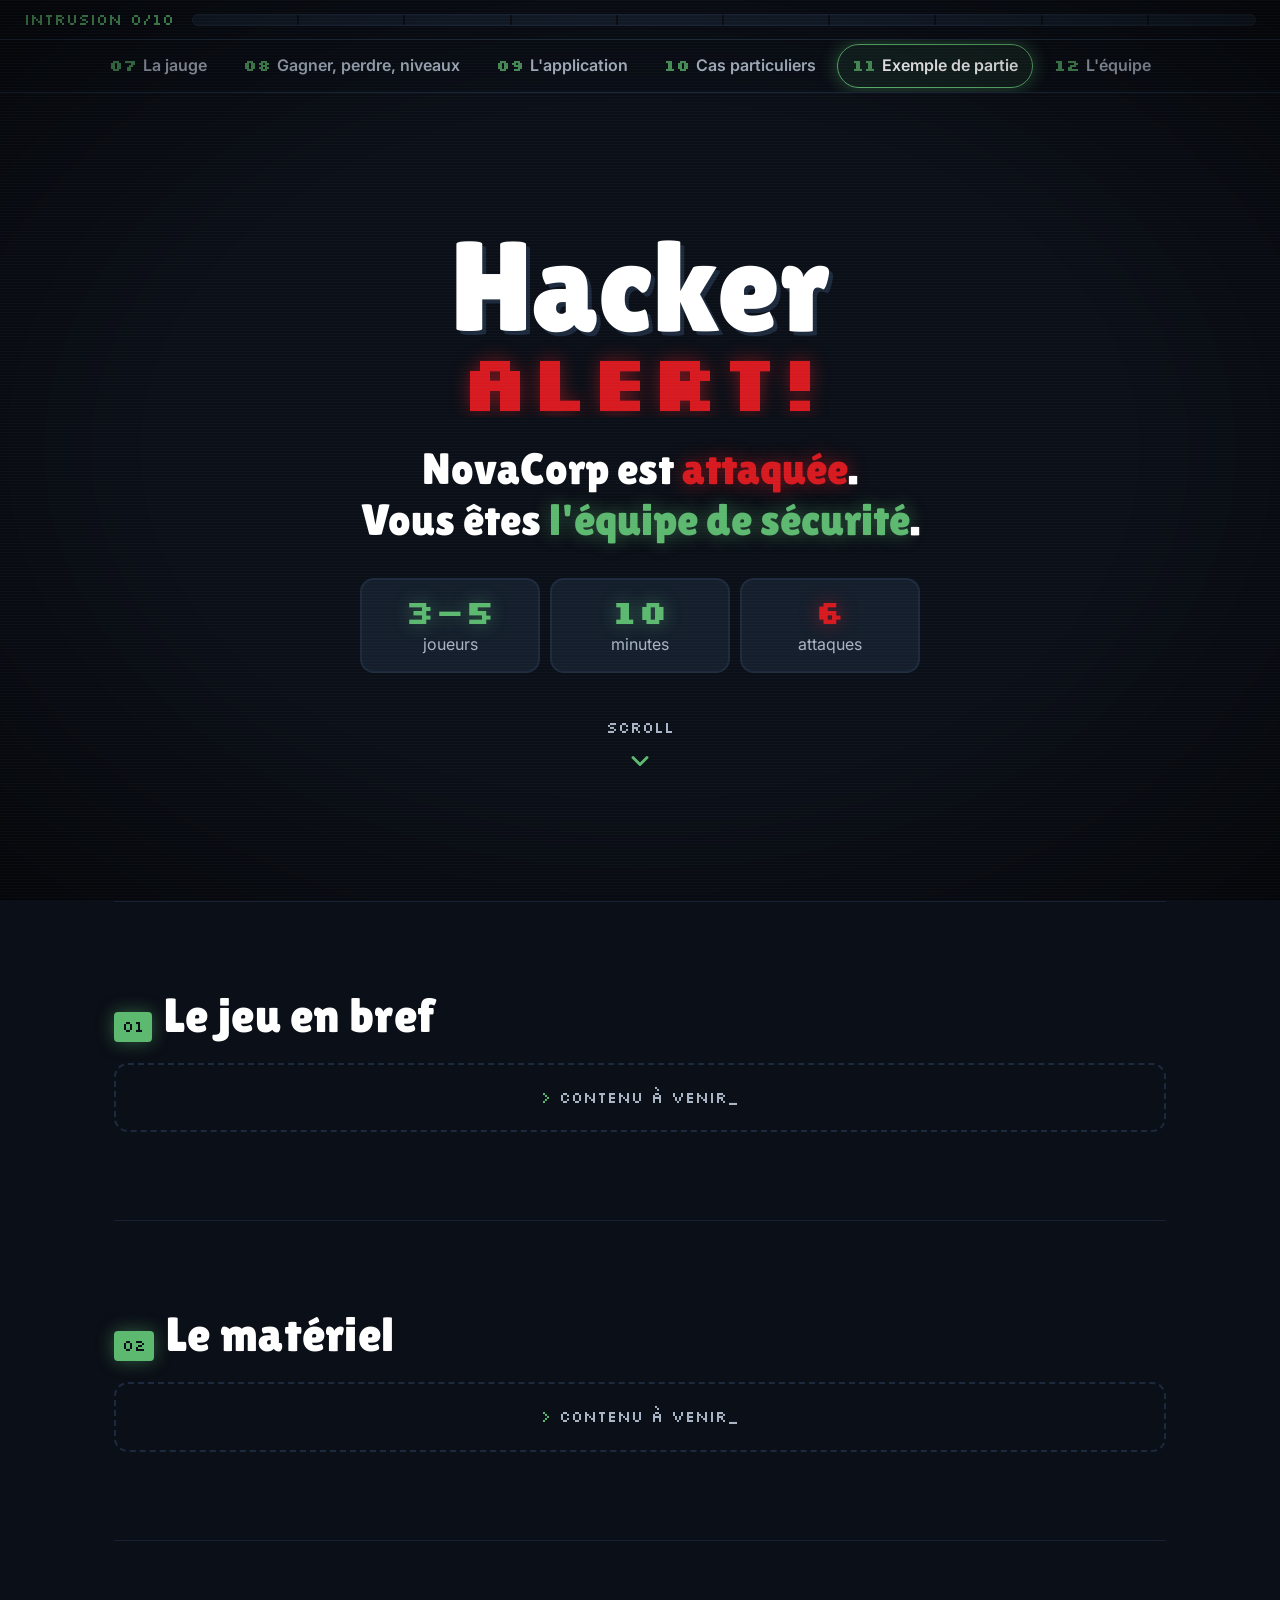
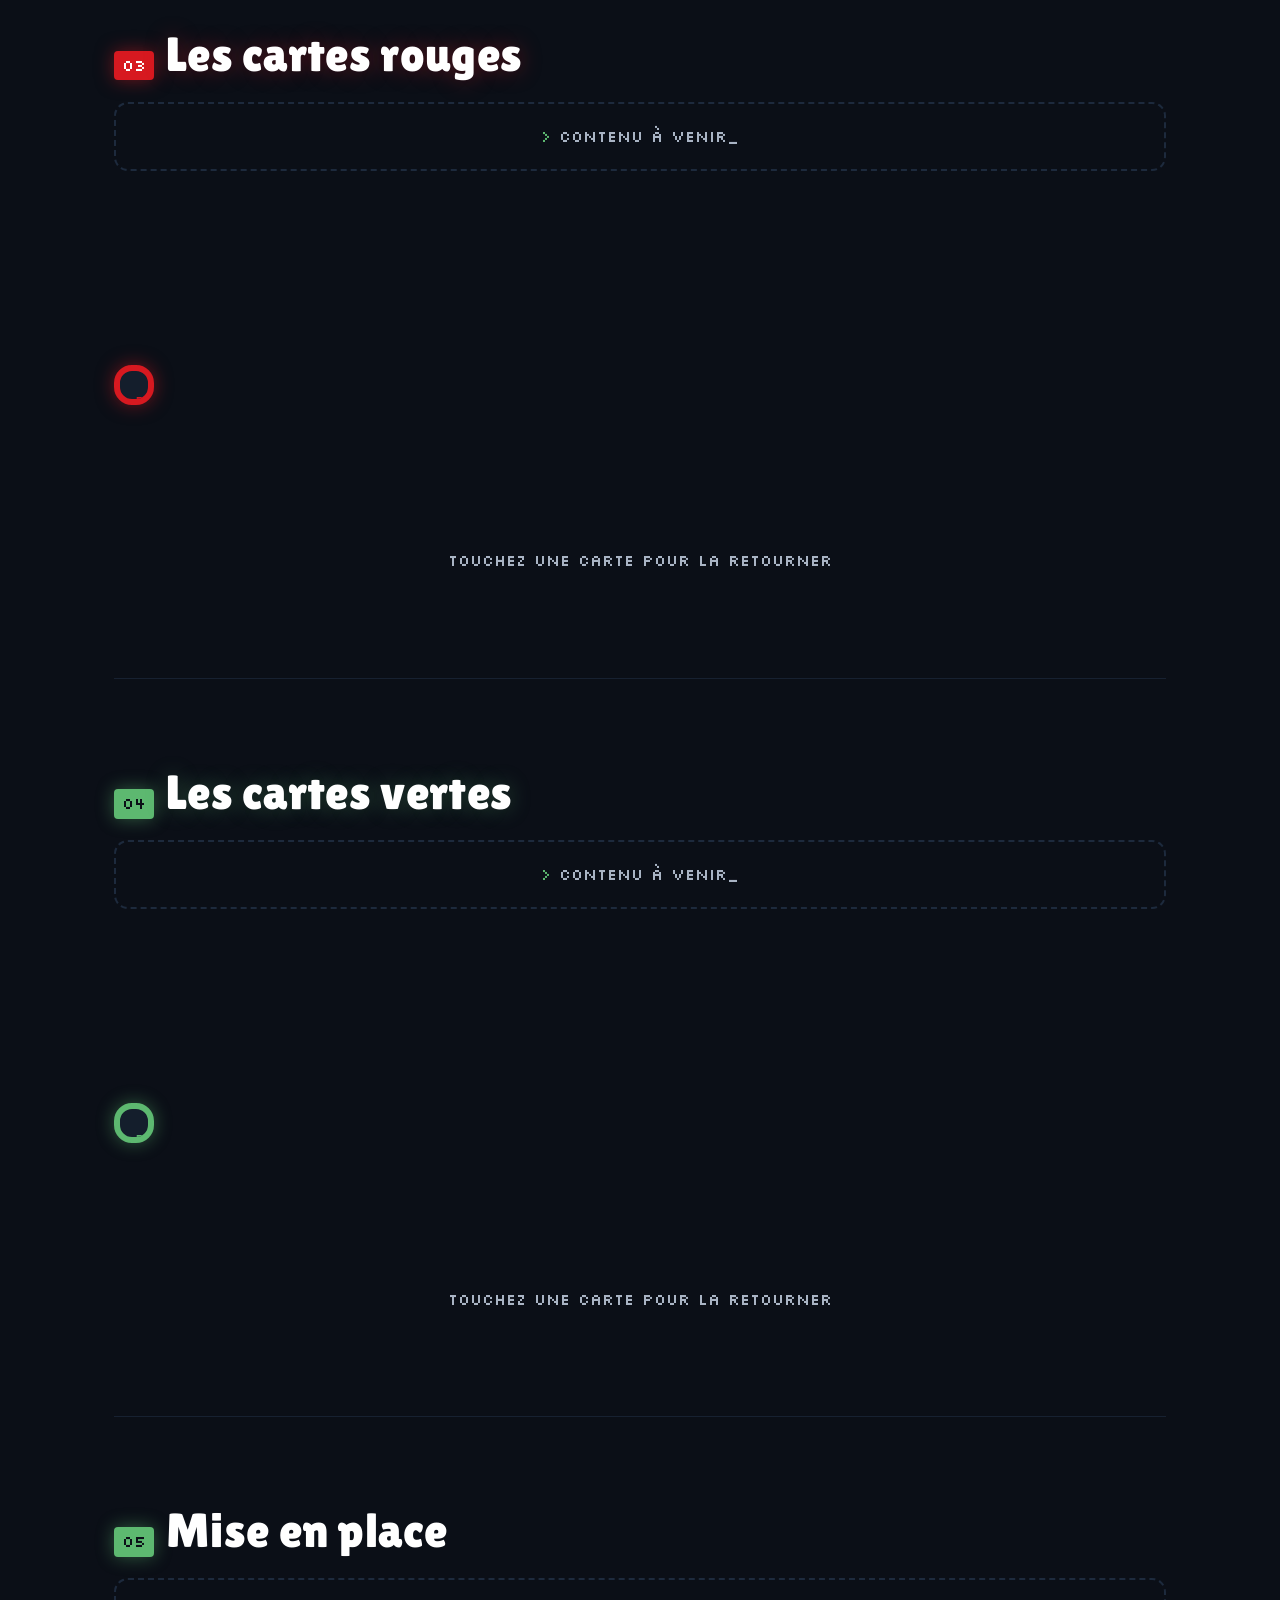
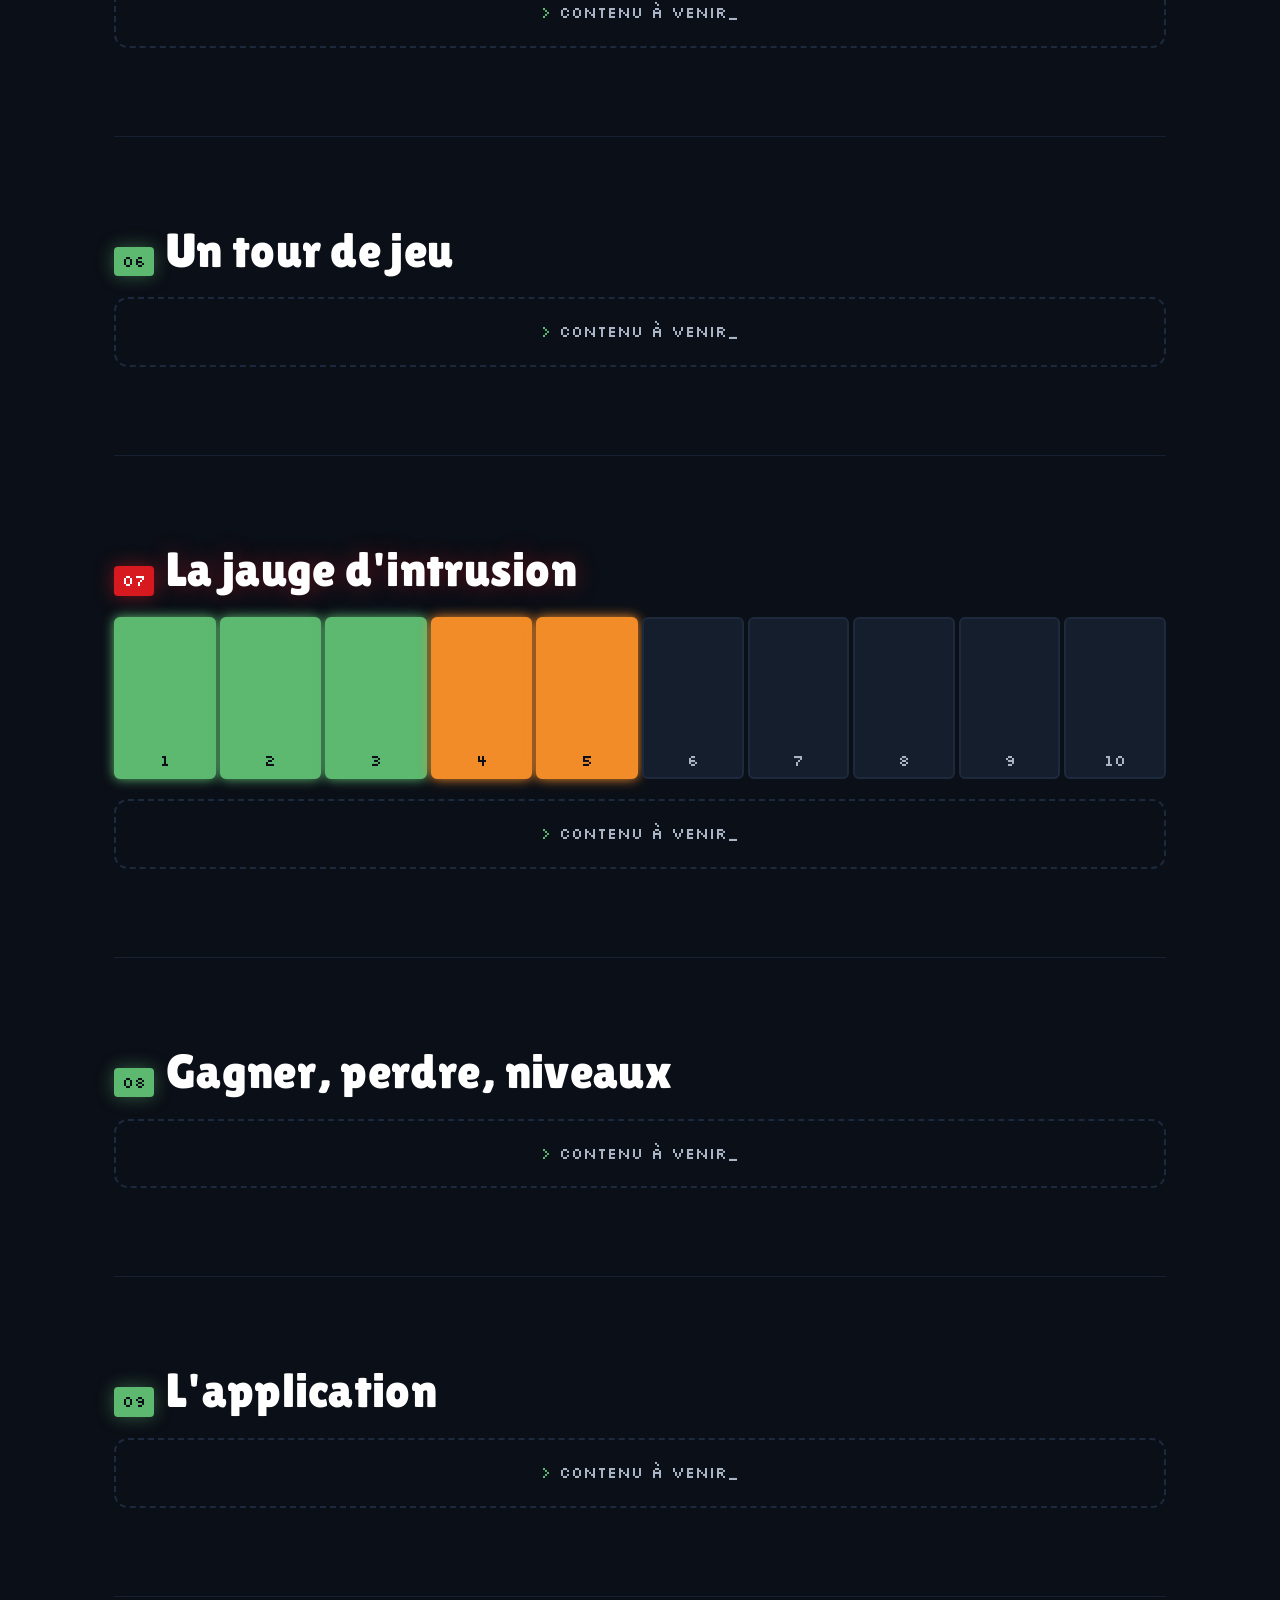
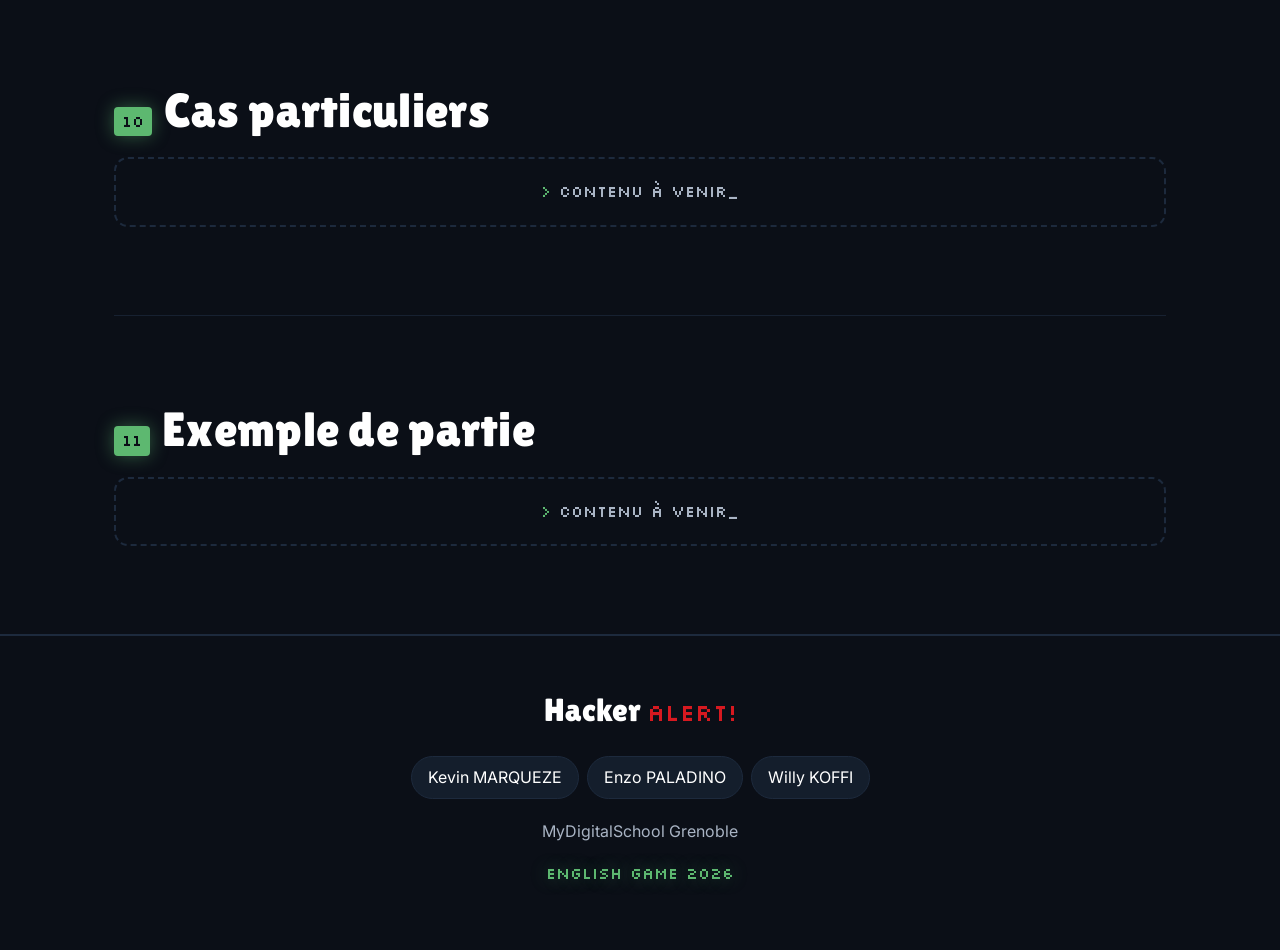
==== regles.html @ af709407 "Add initial CSS and HTML structure for Hacker Alert game, including styles for base layout, navigati" ====
<!doctype html>
<html lang="fr">
<head>
<meta charset="utf-8">
<meta name="viewport" content="width=device-width, initial-scale=1">
<title>Hacker Alert – Règles du jeu</title>
<meta name="description" content="Toutes les règles de Hacker Alert, le serious game coopératif de cybersécurité.">
<meta name="theme-color" content="#0B0F17">
<link rel="icon" href="logo.png">
<link rel="preconnect" href="https://fonts.googleapis.com">
<link rel="preconnect" href="https://fonts.gstatic.com" crossorigin>
<link href="https://fonts.googleapis.com/css2?family=Inter:wght@400;500;600;700&family=Lilita+One&family=Silkscreen:wght@400;700&display=swap" rel="stylesheet">
<!-- Styles : un fichier par partie de la page -->
<link rel="stylesheet" href="css/base.css">
<link rel="stylesheet" href="css/intrusion.css">
<link rel="stylesheet" href="css/nav.css">
<link rel="stylesheet" href="css/hero.css">
<link rel="stylesheet" href="css/sections.css">
<link rel="stylesheet" href="css/cartes.css">
<link rel="stylesheet" href="css/jauge.css">
<link rel="stylesheet" href="css/footer.css">
</head>
<body class="no-js">

<!-- Barre INTRUSION -->
<div class="intrusion" role="progressbar" aria-label="Progression de lecture" aria-valuemin="0" aria-valuemax="10" aria-valuenow="0" id="intrusion">
  <span class="intrusion__label" id="intrusionLabel">INTRUSION 0/10</span>
  <div class="intrusion__track">
    <div class="intrusion__fill" id="intrusionFill"></div>
    <div class="intrusion__ticks" aria-hidden="true"><span></span><span></span><span></span><span></span><span></span><span></span><span></span><span></span><span></span><span></span></div>
  </div>
</div>

<!-- Menu -->
<nav class="nav" aria-label="Sections des règles">
  <ul id="navList">
    <li><a href="#bref"><span class="num">01</span>Le jeu en bref</a></li>
    <li><a href="#materiel"><span class="num">02</span>Le matériel</a></li>
    <li><a href="#cartes-rouges"><span class="num">03</span>Cartes rouges</a></li>
    <li><a href="#cartes-vertes"><span class="num">04</span>Cartes vertes</a></li>
    <li><a href="#mise-en-place"><span class="num">05</span>Mise en place</a></li>
    <li><a href="#tour"><span class="num">06</span>Un tour de jeu</a></li>
    <li><a href="#jauge"><span class="num">07</span>La jauge</a></li>
    <li><a href="#gagner"><span class="num">08</span>Gagner, perdre, niveaux</a></li>
    <li><a href="#application"><span class="num">09</span>L'application</a></li>
    <li><a href="#cas-particuliers"><span class="num">10</span>Cas particuliers</a></li>
    <li><a href="#exemple"><span class="num">11</span>Exemple de partie</a></li>
    <li><a href="#equipe"><span class="num">12</span>L'équipe</a></li>
  </ul>
</nav>

<main>
  <!-- 0. Hero -->
  <header class="hero" id="top">
    <div class="hero__logo glitch" id="heroLogo">
      <img src="logo.png" alt="Hacker Alert" width="920" height="920" onerror="this.parentNode.classList.add('is-missing')">
      <div class="logo-fallback" aria-hidden="true"><div class="l1">Hacker</div><div class="l2">ALERT!</div></div>
    </div>
    <p class="hero__tagline">NovaCorp est <span class="alert">attaquée</span>.<br>Vous êtes <span class="team">l'équipe de sécurité</span>.</p>
    <ul class="stats">
      <li class="stat"><b>3–5</b><span>joueurs</span></li>
      <li class="stat"><b>10</b><span>minutes</span></li>
      <li class="stat"><b>6</b><span>attaques</span></li>
    </ul>
    <a class="scroll-cue" href="#bref">Scroll
      <svg viewBox="0 0 24 24" fill="none" stroke="currentColor" stroke-width="2.5" stroke-linecap="round" stroke-linejoin="round" aria-hidden="true"><path d="M6 9l6 6 6-6"/></svg>
    </a>
  </header>

  <div class="wrap">
    <!-- 1 -->
    <section class="section reveal" id="bref" aria-labelledby="t-bref">
      <div class="section__head"><span class="section__num">01</span><h2 class="section__title" id="t-bref">Le jeu en bref</h2></div>
      <div class="placeholder">Contenu à venir</div>
    </section>

    <!-- 2 -->
    <section class="section reveal" id="materiel" aria-labelledby="t-materiel">
      <div class="section__head"><span class="section__num">02</span><h2 class="section__title" id="t-materiel">Le matériel</h2></div>
      <div class="placeholder">Contenu à venir</div>
    </section>

    <!-- 3 -->
    <section class="section section--red reveal" id="cartes-rouges" aria-labelledby="t-rouges">
      <div class="section__head"><span class="section__num">03</span><h2 class="section__title" id="t-rouges">Les cartes rouges</h2></div>
      <div class="placeholder">Contenu à venir</div>
      <div class="cards">
        <!-- Modèle de carte rouge (à remplacer par les vraies cartes) -->
        <button class="card card--red" type="button" aria-pressed="false" aria-label="Carte rouge modèle, toucher pour retourner">
          <span class="card__inner">
            <span class="card__face card__front">
              <span class="card__top"><span class="card__num">?</span><span class="card__tag">ATTACK</span></span>
              <span class="card__icon"><svg viewBox="0 0 24 24" fill="none" stroke="currentColor" stroke-width="2" stroke-linecap="round" stroke-linejoin="round" aria-hidden="true"><path d="M12 3l10 18H2z"/><path d="M12 10v5"/><path d="M12 18h.01"/></svg></span>
              <span class="card__name">Modèle</span>
              <span class="card__text">Contenu à venir</span>
            </span>
            <span class="card__face card__back">
              <span class="card__name">Verso</span>
              <span class="card__text">Contenu à venir</span>
            </span>
          </span>
        </button>
      </div>
      <p class="card__hint">Touchez une carte pour la retourner</p>
    </section>

    <!-- 4 -->
    <section class="section section--green reveal" id="cartes-vertes" aria-labelledby="t-vertes">
      <div class="section__head"><span class="section__num">04</span><h2 class="section__title" id="t-vertes">Les cartes vertes</h2></div>
      <div class="placeholder">Contenu à venir</div>
      <div class="cards">
        <!-- Modèle de carte verte (à remplacer par les vraies cartes) -->
        <button class="card card--green" type="button" aria-pressed="false" aria-label="Carte verte modèle, toucher pour retourner">
          <span class="card__inner">
            <span class="card__face card__front">
              <span class="card__top"><span class="card__num">?</span><span class="card__tag">DEFENCE</span></span>
              <span class="card__icon"><svg viewBox="0 0 24 24" fill="none" stroke="currentColor" stroke-width="2" stroke-linecap="round" stroke-linejoin="round" aria-hidden="true"><path d="M12 2l8 4v6c0 5-3.5 8.5-8 10-4.5-1.5-8-5-8-10V6z"/><path d="M8.5 12l2.5 2.5 4.5-5"/></svg></span>
              <span class="card__name">Modèle</span>
              <span class="card__text">Contenu à venir</span>
            </span>
            <span class="card__face card__back">
              <span class="card__name">Verso</span>
              <span class="card__text">Contenu à venir</span>
            </span>
          </span>
        </button>
      </div>
      <p class="card__hint">Touchez une carte pour la retourner</p>
    </section>

    <!-- 5 -->
    <section class="section reveal" id="mise-en-place" aria-labelledby="t-mep">
      <div class="section__head"><span class="section__num">05</span><h2 class="section__title" id="t-mep">Mise en place</h2></div>
      <div class="placeholder">Contenu à venir</div>
    </section>

    <!-- 6 -->
    <section class="section reveal" id="tour" aria-labelledby="t-tour">
      <div class="section__head"><span class="section__num">06</span><h2 class="section__title" id="t-tour">Un tour de jeu</h2></div>
      <div class="placeholder">Contenu à venir</div>
    </section>

    <!-- 7 -->
    <section class="section section--red reveal" id="jauge" aria-labelledby="t-jauge">
      <div class="section__head"><span class="section__num">07</span><h2 class="section__title" id="t-jauge">La jauge d'intrusion</h2></div>
      <div class="gauge" id="gauge" aria-hidden="true"></div>
      <div class="placeholder">Contenu à venir</div>
    </section>

    <!-- 8 -->
    <section class="section reveal" id="gagner" aria-labelledby="t-gagner">
      <div class="section__head"><span class="section__num">08</span><h2 class="section__title" id="t-gagner">Gagner, perdre, niveaux</h2></div>
      <div class="placeholder">Contenu à venir</div>
    </section>

    <!-- 9 -->
    <section class="section reveal" id="application" aria-labelledby="t-appli">
      <div class="section__head"><span class="section__num">09</span><h2 class="section__title" id="t-appli">L'application</h2></div>
      <div class="placeholder">Contenu à venir</div>
    </section>

    <!-- 10 -->
    <section class="section reveal" id="cas-particuliers" aria-labelledby="t-cas">
      <div class="section__head"><span class="section__num">10</span><h2 class="section__title" id="t-cas">Cas particuliers</h2></div>
      <div class="placeholder">Contenu à venir</div>
    </section>

    <!-- 11 -->
    <section class="section reveal" id="exemple" aria-labelledby="t-exemple">
      <div class="section__head"><span class="section__num">11</span><h2 class="section__title" id="t-exemple">Exemple de partie</h2></div>
      <div class="placeholder">Contenu à venir</div>
    </section>
  </div>
</main>

<!-- 12. Pied de page -->
<footer class="footer reveal" id="equipe">
  <div class="wrap">
    <p class="footer__brand">Hacker<span>ALERT!</span></p>
    <ul class="footer__team" aria-label="L'équipe">
      <li>Kevin MARQUEZE</li>
      <li>Enzo PALADINO</li>
      <li>Willy KOFFI</li>
    </ul>
    <p>MyDigitalSchool Grenoble</p>
    <p class="footer__event">English Game 2026</p>
  </div>
</footer>

<script>
(function () {
  "use strict";
  document.body.classList.remove("no-js");

  var reduceMotion = window.matchMedia("(prefers-reduced-motion: reduce)");
  var hasIO = "IntersectionObserver" in window;

  /* Couleur selon le niveau 0..10 : vert -> orange -> rouge */
  function levelColor(n) {
    if (n <= 3) return "#5DB870";
    if (n <= 6) return "#F28C28";
    return "#D71920";
  }

  /* ---------- Barre INTRUSION ---------- */
  var bar = document.getElementById("intrusion");
  var fill = document.getElementById("intrusionFill");
  var label = document.getElementById("intrusionLabel");
  var ticking = false;

  function updateBar() {
    ticking = false;
    var doc = document.documentElement;
    var max = doc.scrollHeight - window.innerHeight;
    var p = max > 0 ? Math.min(1, Math.max(0, window.scrollY / max)) : 0;
    var n = Math.round(p * 10);
    fill.style.transform = "scaleX(" + p + ")";
    bar.style.setProperty("--level-color", levelColor(n));
    label.textContent = "INTRUSION " + n + "/10";
    bar.setAttribute("aria-valuenow", n);
  }
  window.addEventListener("scroll", function () {
    if (!ticking) { ticking = true; requestAnimationFrame(updateBar); }
  }, { passive: true });
  window.addEventListener("resize", updateBar);
  updateBar();

  /* ---------- Apparition des sections ---------- */
  var reveals = document.querySelectorAll(".reveal");
  if (!hasIO || reduceMotion.matches) {
    reveals.forEach(function (el) { el.classList.add("is-visible"); });
  } else {
    var revealIO = new IntersectionObserver(function (entries) {
      entries.forEach(function (e) {
        if (e.isIntersecting) { e.target.classList.add("is-visible"); revealIO.unobserve(e.target); }
      });
    }, { threshold: 0.12, rootMargin: "0px 0px -40px 0px" });
    reveals.forEach(function (el) { revealIO.observe(el); });
  }

  /* ---------- Jauge case par case ---------- */
  var gauge = document.getElementById("gauge");
  var cells = [];
  for (var i = 1; i <= 10; i++) {
    var c = document.createElement("div");
    c.className = "gauge__cell";
    c.textContent = i;
    c.style.setProperty("--cell-color", levelColor(i));
    gauge.appendChild(c);
    cells.push(c);
  }
  function fillGauge() {
    if (reduceMotion.matches) {
      cells.forEach(function (c) { c.classList.add("is-on"); });
      return;
    }
    cells.forEach(function (c, idx) {
      setTimeout(function () { c.classList.add("is-on"); }, 300 + idx * 180);
    });
  }
  if (!hasIO) { fillGauge(); }
  else {
    var gaugeIO = new IntersectionObserver(function (entries) {
      if (entries[0].isIntersecting) { fillGauge(); gaugeIO.disconnect(); }
    }, { threshold: 0.6 });
    gaugeIO.observe(gauge);
  }

  /* ---------- Cartes : retournement au toucher ---------- */
  document.addEventListener("click", function (e) {
    var card = e.target.closest(".card");
    if (!card) return;
    var flipped = card.classList.toggle("is-flipped");
    card.setAttribute("aria-pressed", flipped ? "true" : "false");
  });

  /* ---------- Menu : lien actif + défilement du menu ---------- */
  var links = Array.prototype.slice.call(document.querySelectorAll(".nav a"));
  var navList = document.getElementById("navList");
  function setActive(id) {
    links.forEach(function (a) {
      var on = a.getAttribute("href") === "#" + id;
      if (on) {
        if (a.getAttribute("aria-current") !== "true") {
          a.setAttribute("aria-current", "true");
          var left = a.offsetLeft - (navList.clientWidth - a.offsetWidth) / 2;
          navList.scrollTo({ left: left, behavior: reduceMotion.matches ? "auto" : "smooth" });
        }
      } else {
        a.removeAttribute("aria-current");
      }
    });
  }
  if (hasIO) {
    var targets = links.map(function (a) { return document.querySelector(a.getAttribute("href")); }).filter(Boolean);
    var navIO = new IntersectionObserver(function (entries) {
      entries.forEach(function (e) { if (e.isIntersecting) setActive(e.target.id); });
    }, { rootMargin: "-45% 0px -50% 0px" });
    targets.forEach(function (t) { navIO.observe(t); });
  }
})();
</script>
</body>
</html>
---- css/base.css ----
/* =========================================================
   BASE : variables, reset, effets d'écran, mise en page
   ========================================================= */

/* ---------- Variables ---------- */
:root {
  --bg: #0B0F17;
  --navy: #1D2A3D;
  --navy-2: #141E2C;
  --green: #5DB870;
  --red: #D71920;
  --orange: #F28C28;
  --white: #FFFFFF;
  --muted: #A9B4C4;

  --glow-green: 0 0 18px rgba(93, 184, 112, .45);
  --glow-red: 0 0 18px rgba(215, 25, 32, .5);

  --font-title: "Lilita One", system-ui, sans-serif;
  --font-pixel: "Silkscreen", ui-monospace, monospace;
  --font-body: "Inter", system-ui, -apple-system, "Segoe UI", sans-serif;

  --bar-h: 40px;
  --nav-h: 52px;
  --gutter: 16px;
  --maxw: 1100px;

  color-scheme: dark;
}

/* ---------- Reset ---------- */
*,
*::before,
*::after {
  box-sizing: border-box;
}

html {
  scroll-behavior: smooth;
  scroll-padding-top: calc(var(--bar-h) + var(--nav-h) + 12px);
  -webkit-text-size-adjust: 100%;
}

body {
  margin: 0;
  background: var(--bg);
  color: var(--white);
  font-family: var(--font-body);
  font-size: 16px;
  line-height: 1.6;
  overflow-x: hidden;
}

img {
  max-width: 100%;
  display: block;
}

a {
  color: var(--green);
}

:focus-visible {
  outline: 2px solid var(--green);
  outline-offset: 3px;
  border-radius: 4px;
}

/* ---------- Scanlines + vignette ---------- */
body::before {
  content: "";
  position: fixed;
  inset: 0;
  pointer-events: none;
  z-index: 100;
  background: repeating-linear-gradient(to bottom, rgba(255, 255, 255, .025) 0 1px, transparent 1px 3px);
}

body::after {
  content: "";
  position: fixed;
  inset: 0;
  pointer-events: none;
  z-index: 99;
  background: radial-gradient(ellipse at center, transparent 55%, rgba(0, 0, 0, .55) 100%);
}

/* ---------- Conteneur ---------- */
.wrap {
  max-width: var(--maxw);
  margin: 0 auto;
  padding: 0 var(--gutter);
}

/* ---------- Grilles (pour le contenu à venir) ---------- */
.grid {
  display: grid;
  gap: 16px;
  grid-template-columns: 1fr;
}

@media (min-width: 640px) {
  .grid--2,
  .grid--3 {
    grid-template-columns: repeat(2, 1fr);
  }
}

@media (min-width: 960px) {
  .grid--3 {
    grid-template-columns: repeat(3, 1fr);
  }
}

/* ---------- Apparition au scroll ---------- */
.reveal {
  opacity: 0;
  transform: translateY(28px);
  transition: opacity .7s ease, transform .7s ease;
}

.reveal.is-visible {
  opacity: 1;
  transform: none;
}

.no-js .reveal {
  opacity: 1;
  transform: none;
}

/* ---------- Ordinateur ---------- */
@media (min-width: 768px) {
  :root {
    --gutter: 24px;
  }
}

/* ---------- Réduire les animations ---------- */
@media (prefers-reduced-motion: reduce) {
  html {
    scroll-behavior: auto;
  }

  *,
  *::before,
  *::after {
    animation: none !important;
    transition: none !important;
  }

  .reveal {
    opacity: 1;
    transform: none;
  }
}
---- css/intrusion.css ----
/* =========================================================
   BARRE INTRUSION (progression de lecture, en haut)
   ========================================================= */

.intrusion {
  position: fixed;
  top: 0;
  left: 0;
  right: 0;
  height: var(--bar-h);
  z-index: 50;
  background: rgba(11, 15, 23, .96);
  border-bottom: 1px solid var(--navy);
  display: flex;
  align-items: center;
  gap: 12px;
  padding: 0 var(--gutter);
}

.intrusion__label {
  font-family: var(--font-pixel);
  font-size: 16px;
  white-space: nowrap;
  color: var(--level-color, var(--green));
  transition: color .3s;
  min-width: 13ch;
}

.intrusion__track {
  flex: 1;
  height: 12px;
  border-radius: 6px;
  background: var(--navy-2);
  border: 1px solid var(--navy);
  overflow: hidden;
  position: relative;
}

.intrusion__fill {
  position: absolute;
  inset: 0;
  transform-origin: left;
  transform: scaleX(0);
  background: var(--level-color, var(--green));
  box-shadow: 0 0 12px var(--level-color, var(--green));
  transition: transform .15s linear, background-color .3s;
}

.intrusion__ticks {
  position: absolute;
  inset: 0;
  display: grid;
  grid-template-columns: repeat(10, 1fr);
  pointer-events: none;
}

.intrusion__ticks span {
  border-right: 2px solid var(--bg);
}

.intrusion__ticks span:last-child {
  border-right: 0;
}
---- css/nav.css ----
/* =========================================================
   MENU DE NAVIGATION (sous la barre INTRUSION)
   ========================================================= */

.nav {
  position: sticky;
  top: var(--bar-h);
  z-index: 40;
  background: rgba(11, 15, 23, .92);
  backdrop-filter: blur(6px);
  -webkit-backdrop-filter: blur(6px);
  border-bottom: 1px solid var(--navy);
  margin-top: var(--bar-h);
}

.nav ul {
  list-style: none;
  margin: 0 auto;
  padding: 4px var(--gutter);
  max-width: var(--maxw);
  display: flex;
  gap: 6px;
  overflow-x: auto;
  scroll-snap-type: x proximity;
  scrollbar-width: none;
  -webkit-overflow-scrolling: touch;
}

.nav ul::-webkit-scrollbar {
  display: none;
}

.nav li {
  flex: 0 0 auto;
  scroll-snap-align: start;
}

.nav a {
  display: flex;
  align-items: center;
  gap: 6px;
  min-height: 44px;
  padding: 0 14px;
  border-radius: 22px;
  text-decoration: none;
  color: var(--muted);
  font-size: 16px;
  font-weight: 600;
  white-space: nowrap;
  border: 1px solid transparent;
  transition: color .2s, border-color .2s, background-color .2s;
}

.nav a .num {
  font-family: var(--font-pixel);
  font-size: 16px;
  color: var(--green);
  opacity: .8;
}

.nav a:hover {
  color: var(--white);
}

.nav a[aria-current="true"] {
  color: var(--white);
  border-color: var(--green);
  background: rgba(93, 184, 112, .1);
  box-shadow: var(--glow-green);
}

/* ---------- Ordinateur ---------- */
@media (min-width: 768px) {
  .nav ul {
    justify-content: flex-start;
  }
}
---- css/hero.css ----
/* =========================================================
   HERO (écran d'accueil : logo, slogan, chiffres clés)
   ========================================================= */

.hero {
  min-height: calc(100svh - var(--bar-h) - var(--nav-h));
  display: flex;
  flex-direction: column;
  align-items: center;
  justify-content: center;
  text-align: center;
  padding: 40px var(--gutter) 24px;
  position: relative;
}

/* ---------- Logo ---------- */
.hero__logo {
  width: min(82vw, 460px);
  position: relative;
}

.hero__logo img {
  width: 100%;
  height: auto;
  filter: drop-shadow(0 0 24px rgba(93, 184, 112, .25));
}

/* Logo texte si l'image ne charge pas */
.logo-fallback {
  display: none;
  line-height: .9;
}

.hero__logo.is-missing img {
  display: none;
}

.hero__logo.is-missing .logo-fallback {
  display: block;
}

.logo-fallback .l1 {
  font-family: var(--font-title);
  font-size: clamp(64px, 18vw, 128px);
  color: var(--white);
  text-shadow: 4px 4px 0 var(--navy);
}

.logo-fallback .l2 {
  font-family: var(--font-pixel);
  font-weight: 700;
  font-size: clamp(40px, 11vw, 80px);
  color: var(--red);
  text-shadow: var(--glow-red);
}

/* ---------- Effet glitch à l'arrivée ---------- */
.glitch {
  animation: glitch 1s steps(1, end) .2s 1 both;
}

@keyframes glitch {
  0% {
    opacity: 0;
    transform: translate(0);
  }
  8% {
    opacity: 1;
    transform: translate(-6px, 2px);
    filter: drop-shadow(6px 0 0 var(--red)) drop-shadow(-6px 0 0 var(--green));
    clip-path: inset(10% 0 55% 0);
  }
  16% {
    transform: translate(5px, -2px);
    clip-path: inset(60% 0 8% 0);
  }
  24% {
    transform: translate(-3px, 0);
    clip-path: inset(30% 0 40% 0);
    filter: drop-shadow(-4px 0 0 var(--red)) drop-shadow(4px 0 0 var(--green));
  }
  32% {
    transform: translate(0);
    clip-path: inset(0);
    filter: none;
  }
  60% {
    transform: translate(3px, 1px);
    filter: drop-shadow(3px 0 0 var(--red)) drop-shadow(-3px 0 0 var(--green));
    clip-path: inset(45% 0 35% 0);
  }
  66% {
    transform: translate(0);
    clip-path: inset(0);
    filter: none;
  }
  100% {
    opacity: 1;
    transform: translate(0);
    clip-path: inset(0);
    filter: none;
  }
}

/* ---------- Slogan ---------- */
.hero__tagline {
  font-family: var(--font-title);
  font-weight: 400;
  font-size: clamp(26px, 7vw, 44px);
  line-height: 1.15;
  margin: 28px 0 0;
  max-width: 20ch;
}

.hero__tagline .alert {
  color: var(--red);
  text-shadow: var(--glow-red);
}

.hero__tagline .team {
  color: var(--green);
  text-shadow: var(--glow-green);
}

/* ---------- Chiffres clés ---------- */
.stats {
  list-style: none;
  padding: 0;
  margin: 32px 0 0;
  display: grid;
  grid-template-columns: repeat(3, 1fr);
  gap: 10px;
  width: 100%;
  max-width: 560px;
}

.stat {
  background: var(--navy-2);
  border: 2px solid var(--navy);
  border-radius: 14px;
  padding: 14px 6px;
  display: flex;
  flex-direction: column;
  align-items: center;
  gap: 4px;
}

.stat b {
  font-family: var(--font-pixel);
  font-weight: 700;
  font-size: clamp(22px, 7vw, 34px);
  line-height: 1;
  color: var(--green);
  text-shadow: var(--glow-green);
}

.stat:last-child b {
  color: var(--red);
  text-shadow: var(--glow-red);
}

.stat span {
  font-size: 16px;
  color: var(--muted);
}

/* ---------- Indicateur "Scroll" ---------- */
.scroll-cue {
  margin-top: 36px;
  display: inline-flex;
  flex-direction: column;
  align-items: center;
  gap: 6px;
  min-height: 44px;
  min-width: 44px;
  padding: 6px 12px;
  text-decoration: none;
  font-family: var(--font-pixel);
  font-size: 16px;
  color: var(--muted);
}

.scroll-cue svg {
  width: 28px;
  height: 28px;
  color: var(--green);
  animation: bob 1.6s ease-in-out infinite;
}

@keyframes bob {
  50% {
    transform: translateY(6px);
  }
}
---- css/sections.css ----
/* =========================================================
   SECTIONS (titres numérotés, variantes rouge / verte)
   ========================================================= */

.section {
  padding: 64px 0;
  border-top: 1px solid rgba(29, 42, 61, .7);
}

.section__head {
  display: flex;
  align-items: baseline;
  gap: 12px;
  margin-bottom: 20px;
  flex-wrap: wrap;
}

.section__num {
  font-family: var(--font-pixel);
  font-size: 16px;
  color: var(--bg);
  background: var(--green);
  padding: 2px 8px;
  border-radius: 4px;
  box-shadow: var(--glow-green);
}

.section__title {
  font-family: var(--font-title);
  font-weight: 400;
  font-size: clamp(30px, 8vw, 48px);
  line-height: 1.1;
  margin: 0;
  letter-spacing: .3px;
}

/* ---------- Variante rouge ---------- */
.section--red .section__num {
  background: var(--red);
  color: var(--white);
  box-shadow: var(--glow-red);
}

.section--red .section__title {
  color: var(--white);
  text-shadow: 0 0 22px rgba(215, 25, 32, .35);
}

/* ---------- Variante verte ---------- */
.section--green .section__title {
  text-shadow: 0 0 22px rgba(93, 184, 112, .3);
}

/* ---------- Bloc "Contenu à venir" ---------- */
.placeholder {
  border: 2px dashed var(--navy);
  border-radius: 14px;
  padding: 20px;
  color: var(--muted);
  font-family: var(--font-pixel);
  font-size: 16px;
  text-align: center;
}

.placeholder::before {
  content: "> ";
  color: var(--green);
}

.placeholder::after {
  content: "_";
  animation: blink 1s steps(1) infinite;
}

@keyframes blink {
  50% {
    opacity: 0;
  }
}

/* ---------- Ordinateur ---------- */
@media (min-width: 768px) {
  .section {
    padding: 88px 0;
  }
}
---- css/cartes.css ----
/* =========================================================
   CARTES À JOUER (rouges = attaques, vertes = défenses)
   ========================================================= */

.cards {
  display: grid;
  gap: 20px;
  grid-template-columns: repeat(auto-fill, minmax(220px, 1fr));
  justify-items: center;
  margin-top: 20px;
}

.card {
  width: 100%;
  max-width: 260px;
  aspect-ratio: 5 / 7;
  perspective: 1000px;
  border: 0;
  padding: 0;
  background: none;
  color: inherit;
  font: inherit;
  cursor: pointer;
  text-align: left;
  -webkit-tap-highlight-color: transparent;
}

/* ---------- Retournement ---------- */
.card__inner {
  position: relative;
  width: 100%;
  height: 100%;
  transform-style: preserve-3d;
  transition: transform .6s cubic-bezier(.3, .7, .3, 1);
}

.card.is-flipped .card__inner {
  transform: rotateY(180deg);
}

/* ---------- Faces (recto / verso) ---------- */
.card__face {
  position: absolute;
  inset: 0;
  backface-visibility: hidden;
  -webkit-backface-visibility: hidden;
  border-radius: 18px;
  border: 6px solid var(--card-color);
  background: var(--navy-2);
  display: flex;
  flex-direction: column;
  padding: 14px;
  overflow: hidden;
}

.card__back {
  transform: rotateY(180deg);
  align-items: center;
  justify-content: center;
  text-align: center;
  background: repeating-linear-gradient(45deg, var(--navy-2) 0 10px, var(--navy) 10px 20px);
}

/* ---------- Couleurs ---------- */
.card--red {
  --card-color: var(--red);
}

.card--green {
  --card-color: var(--green);
}

.card--red .card__face {
  box-shadow: var(--glow-red);
}

.card--green .card__face {
  box-shadow: var(--glow-green);
}

/* ---------- Contenu de la carte ---------- */
.card__top {
  display: flex;
  justify-content: space-between;
  align-items: center;
}

.card__num {
  font-family: var(--font-pixel);
  font-weight: 700;
  font-size: 22px;
  color: var(--card-color);
}

.card__tag {
  font-family: var(--font-pixel);
  font-size: 16px;
  color: var(--muted);
}

.card__icon {
  flex: 1;
  display: flex;
  align-items: center;
  justify-content: center;
  color: var(--card-color);
}

.card__icon svg {
  width: 56%;
  height: auto;
  filter: drop-shadow(0 0 10px var(--card-color));
}

.card__name {
  font-family: var(--font-title);
  font-weight: 400;
  font-size: 24px;
  line-height: 1.1;
  margin: 0;
}

.card__text {
  font-size: 16px;
  color: var(--muted);
  margin: 6px 0 0;
}

.card__hint {
  margin-top: 10px;
  font-family: var(--font-pixel);
  font-size: 16px;
  color: var(--muted);
  text-align: center;
}

/* ---------- Réduire les animations : pas de 3D ---------- */
@media (prefers-reduced-motion: reduce) {
  .card__inner {
    transform-style: flat;
  }

  .card.is-flipped .card__inner {
    transform: none;
  }

  .card__back {
    transform: none;
    visibility: hidden;
  }

  .card.is-flipped .card__front {
    visibility: hidden;
  }

  .card.is-flipped .card__back {
    visibility: visible;
  }
}
---- css/jauge.css ----
/* =========================================================
   JAUGE D'INTRUSION (10 cases, vert -> orange -> rouge)
   ========================================================= */

.gauge {
  display: grid;
  grid-template-columns: repeat(10, 1fr);
  gap: 4px;
  margin-top: 8px;
}

.gauge__cell {
  aspect-ratio: 1 / 1.6;
  border-radius: 6px;
  border: 2px solid var(--navy);
  background: var(--navy-2);
  display: flex;
  align-items: flex-end;
  justify-content: center;
  padding-bottom: 4px;
  font-family: var(--font-pixel);
  font-size: 16px;
  color: var(--muted);
  transition: background-color .3s, box-shadow .3s, color .3s, border-color .3s;
}

.gauge__cell.is-on {
  background: var(--cell-color);
  border-color: var(--cell-color);
  box-shadow: 0 0 12px var(--cell-color);
  color: var(--bg);
}

/* Espace entre la jauge et le texte en dessous */
.gauge + .placeholder {
  margin-top: 20px;
}

/* ---------- Très petits écrans ---------- */
@media (max-width: 359px) {
  .gauge__cell {
    font-size: 12px;
  }
}
---- css/footer.css ----
/* =========================================================
   PIED DE PAGE (l'équipe)
   ========================================================= */

.footer {
  padding: 48px 0 64px;
  border-top: 2px solid var(--navy);
  text-align: center;
  color: var(--muted);
}

.footer__brand {
  font-family: var(--font-title);
  font-size: 32px;
  color: var(--white);
  margin: 0;
}

.footer__brand span {
  font-family: var(--font-pixel);
  color: var(--red);
  font-size: 24px;
  margin-left: 6px;
}

.footer__team {
  list-style: none;
  padding: 0;
  margin: 20px 0;
  display: flex;
  flex-wrap: wrap;
  justify-content: center;
  gap: 8px;
}

.footer__team li {
  border: 1px solid var(--navy);
  border-radius: 999px;
  padding: 8px 16px;
  color: var(--white);
  background: var(--navy-2);
}

.footer__event {
  font-family: var(--font-pixel);
  color: var(--green);
  text-shadow: var(--glow-green);
  font-size: 16px;
  margin: 0;
}
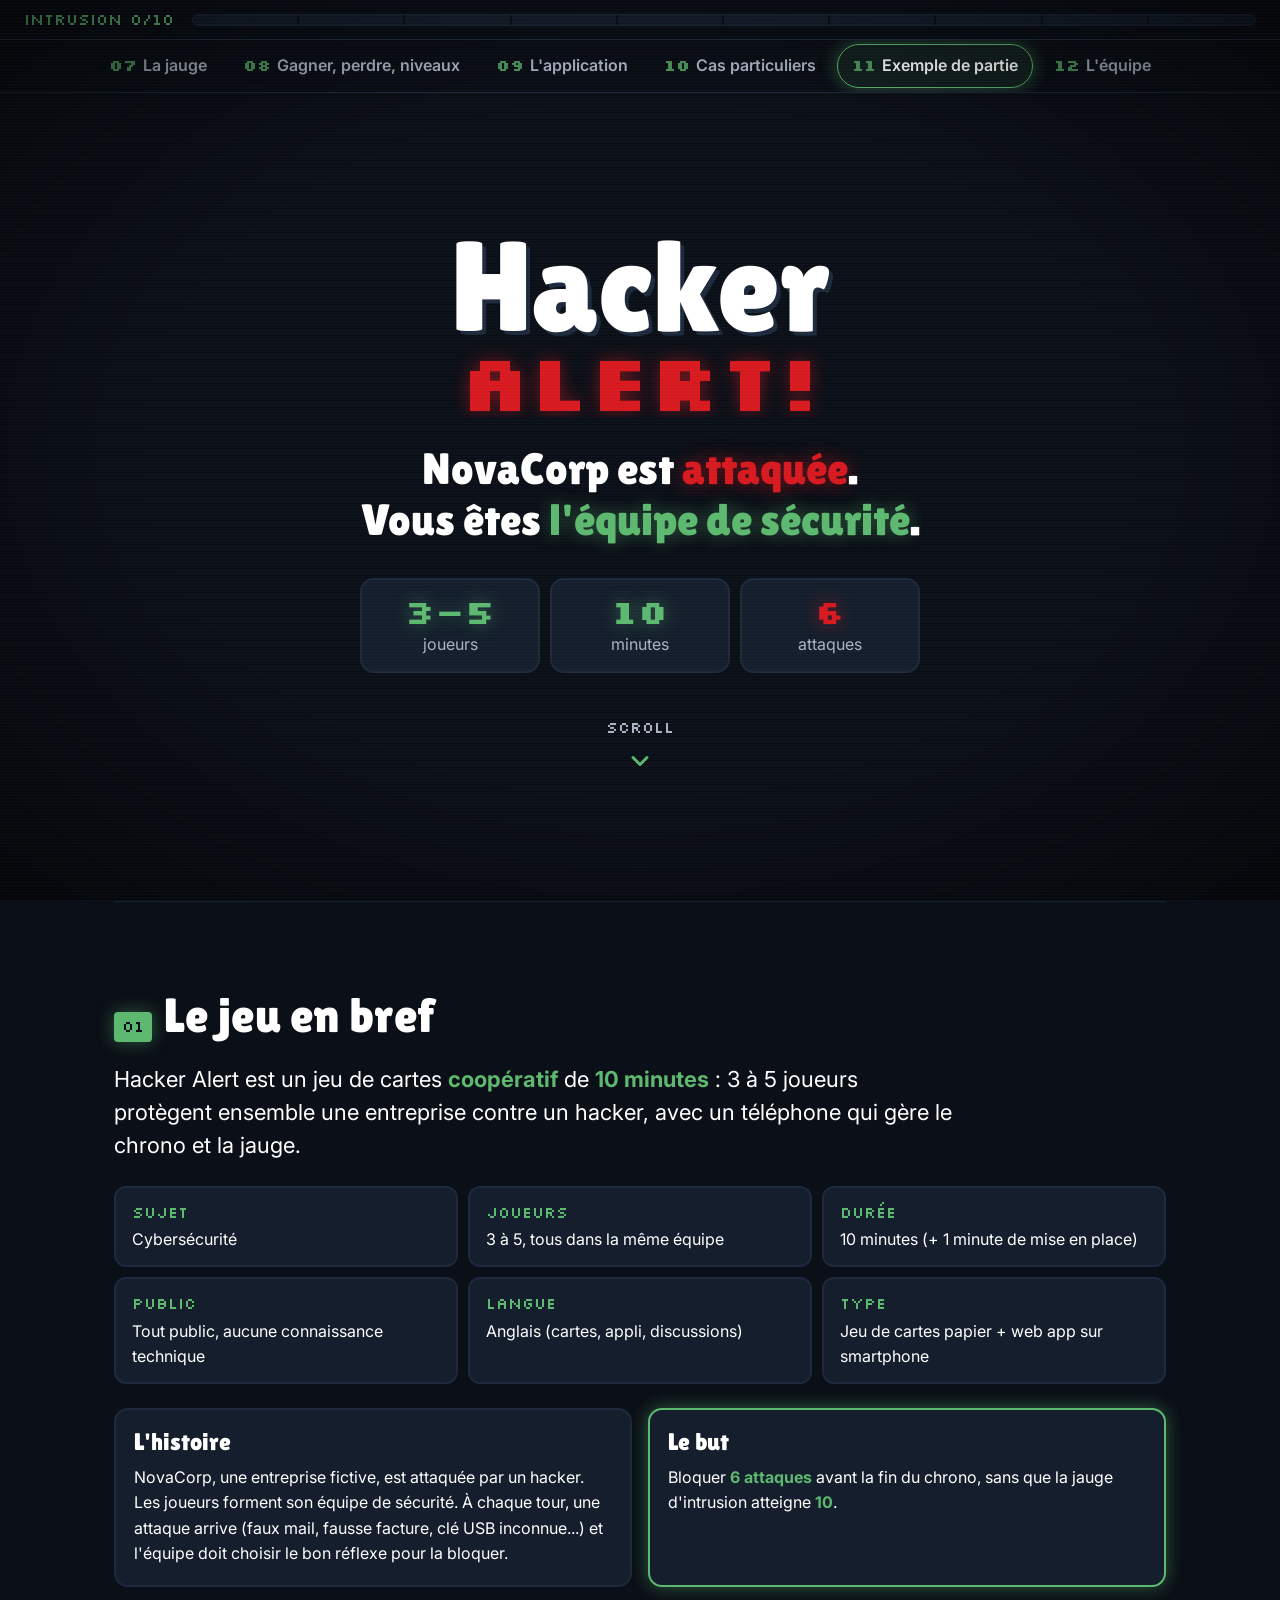
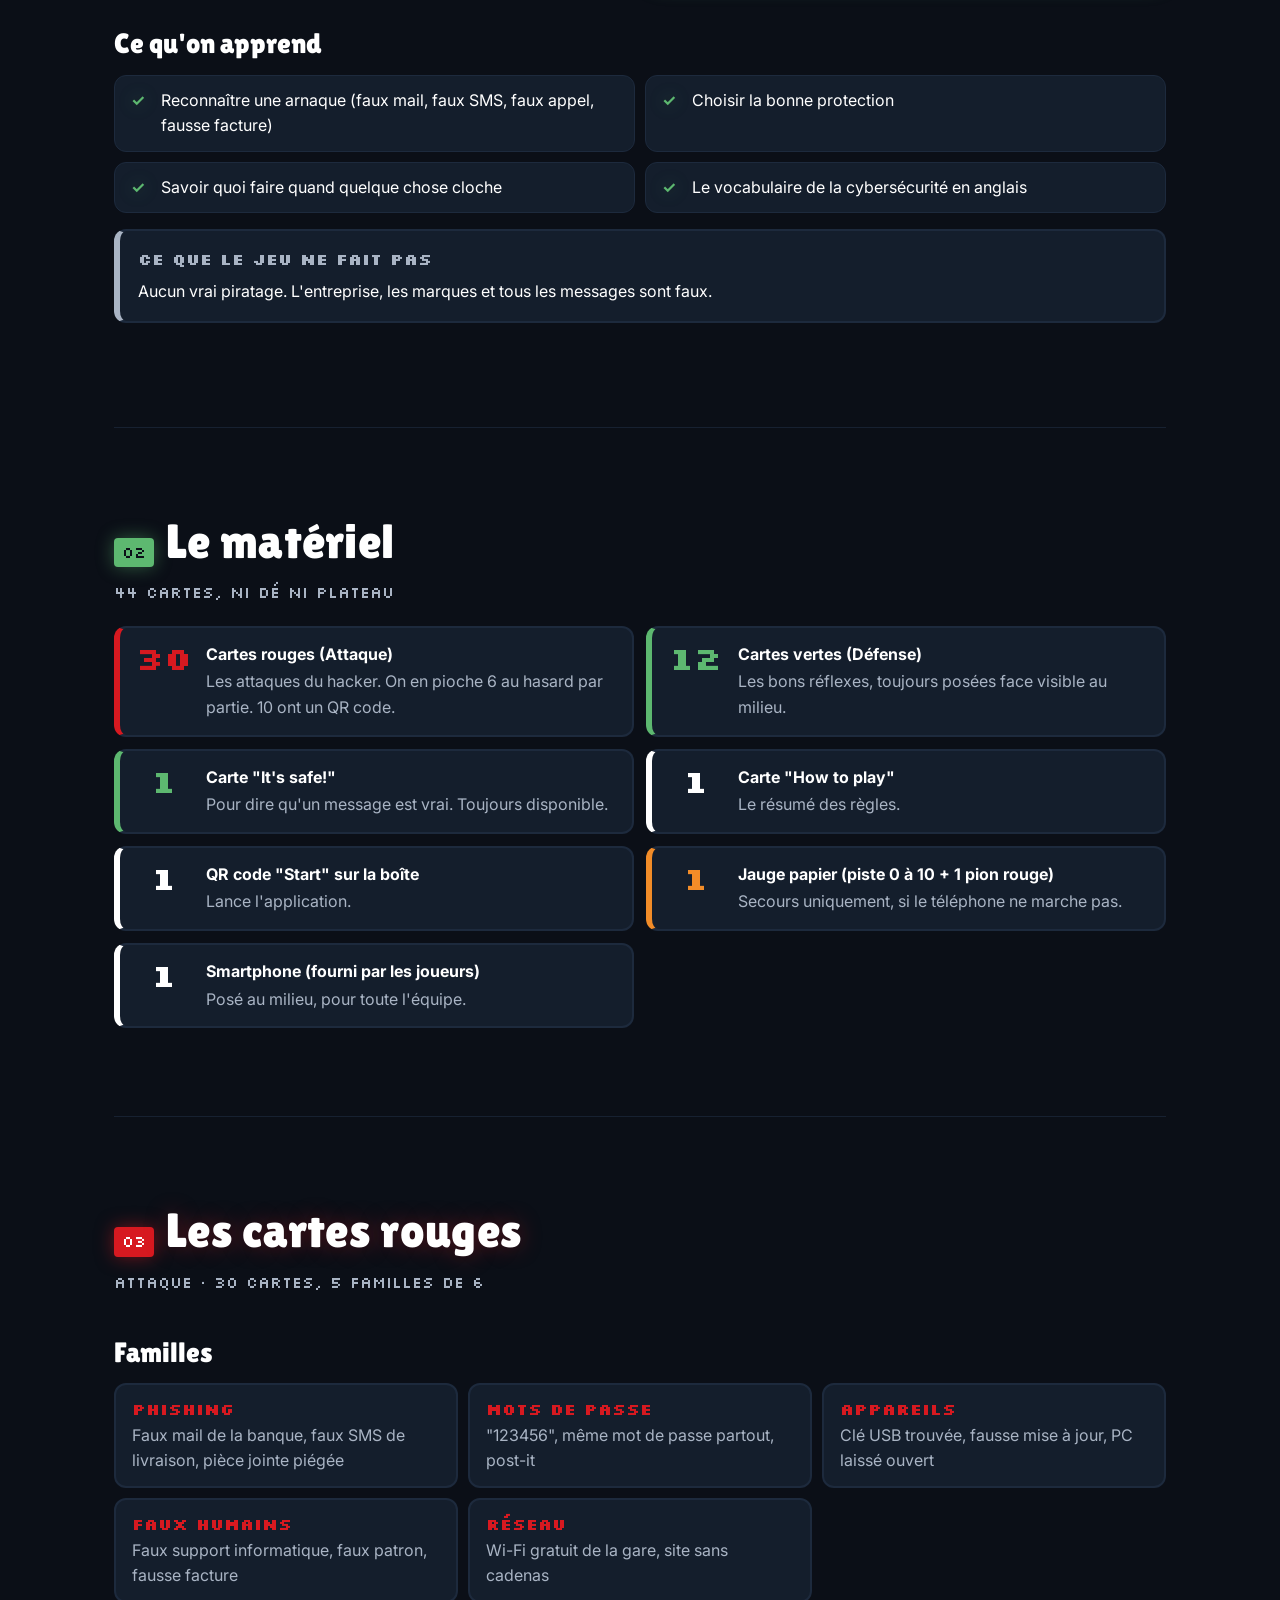
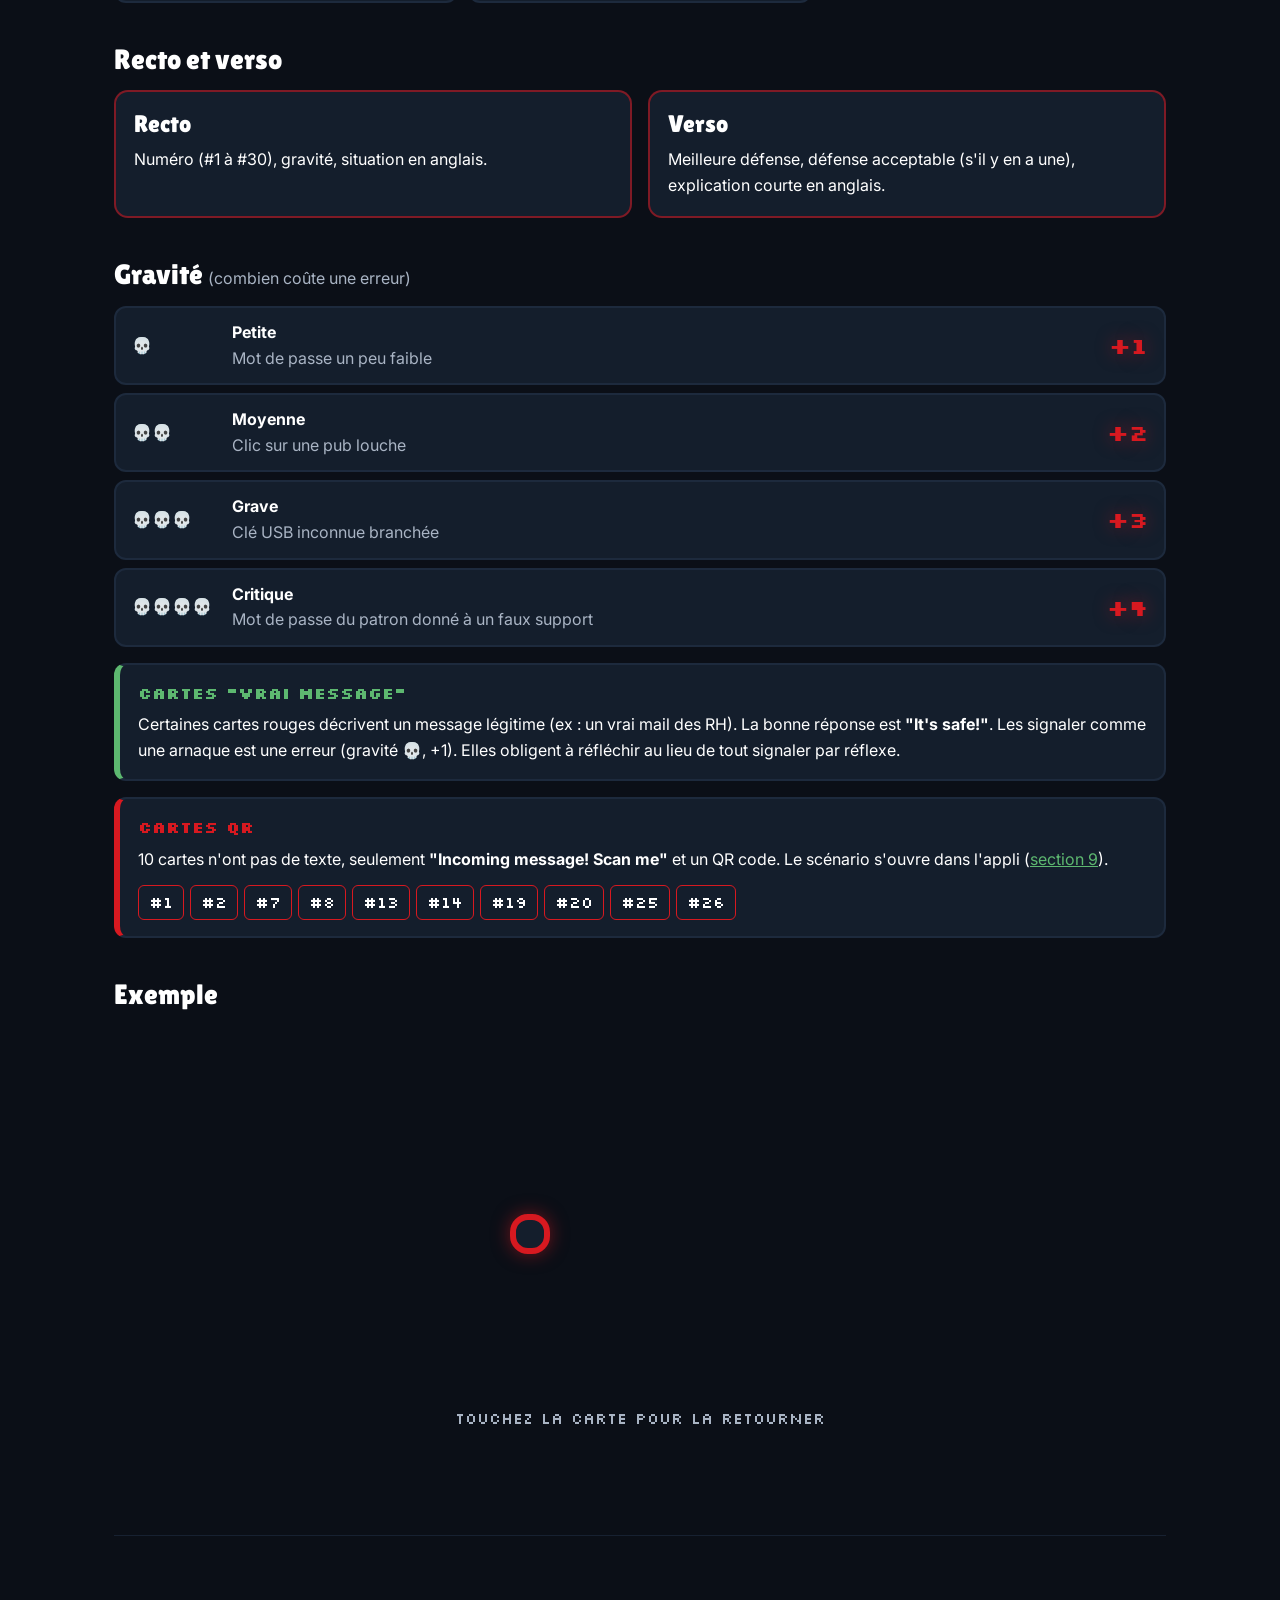
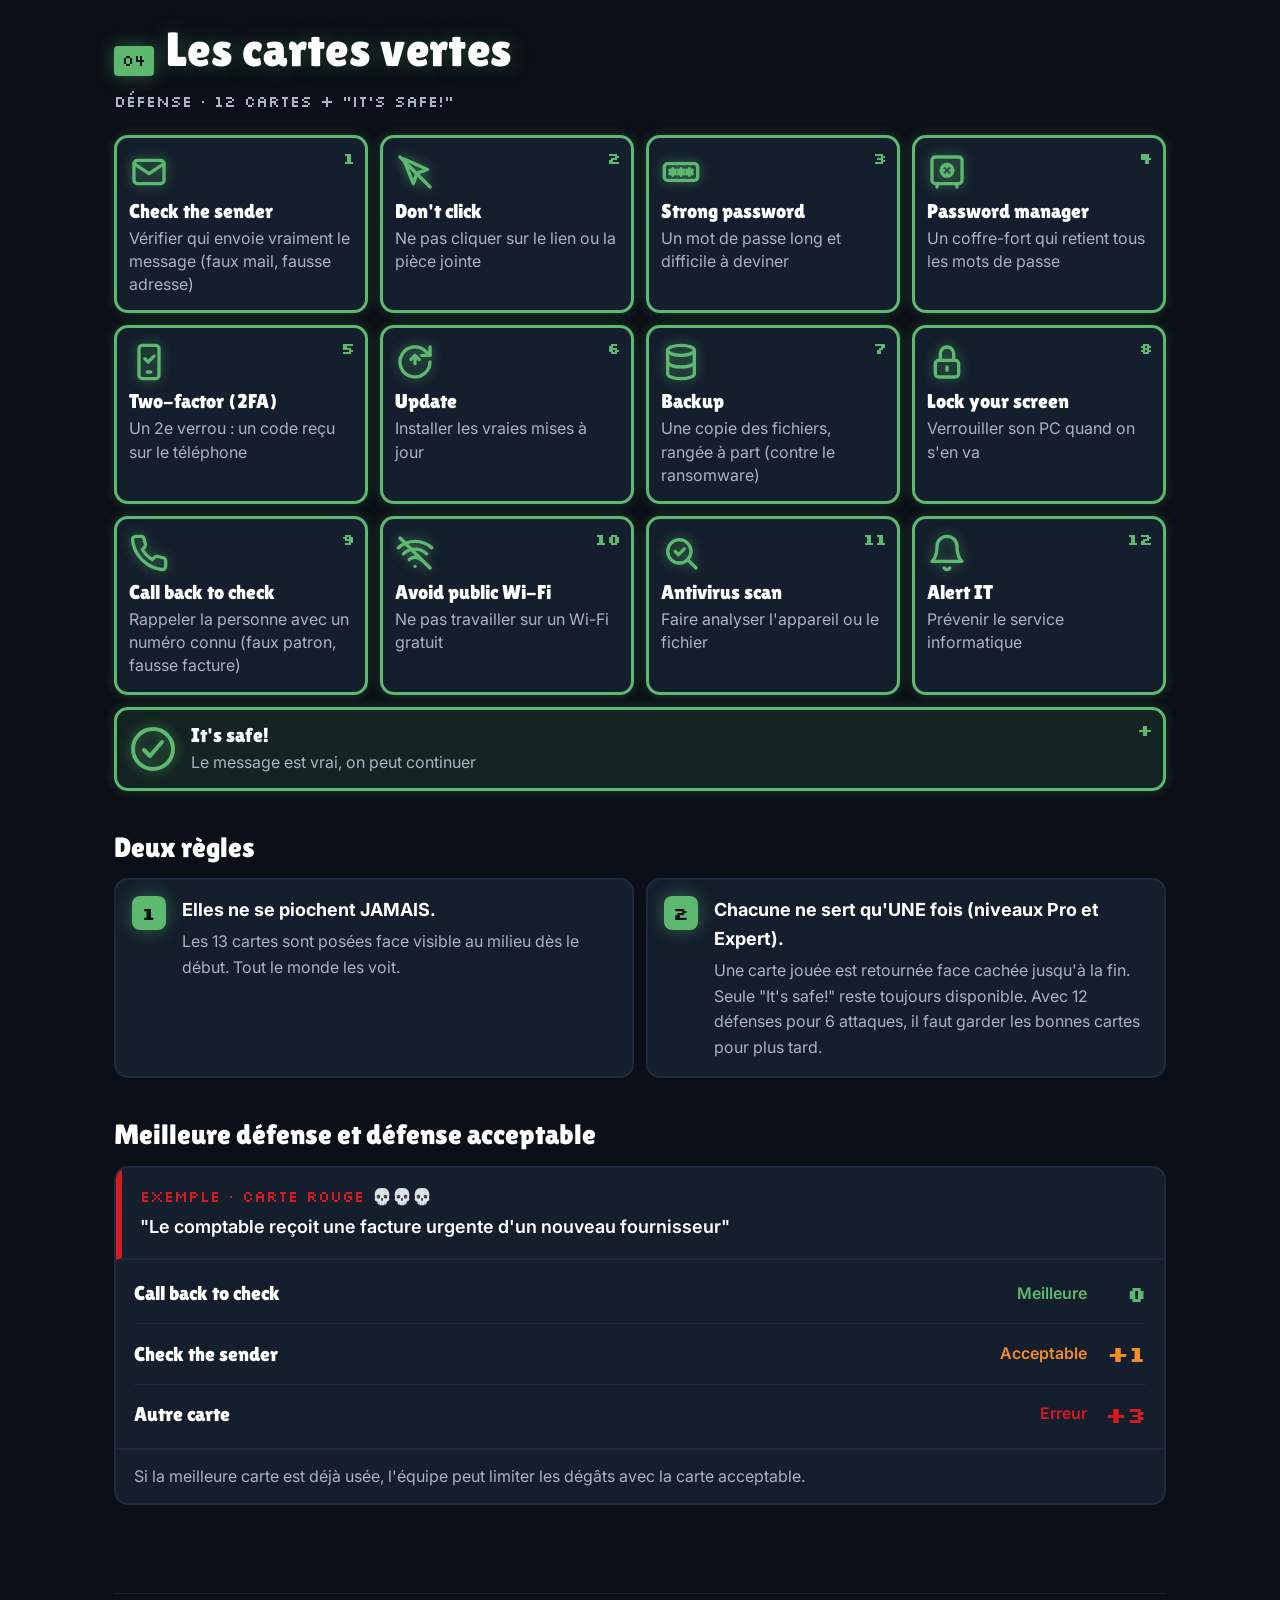
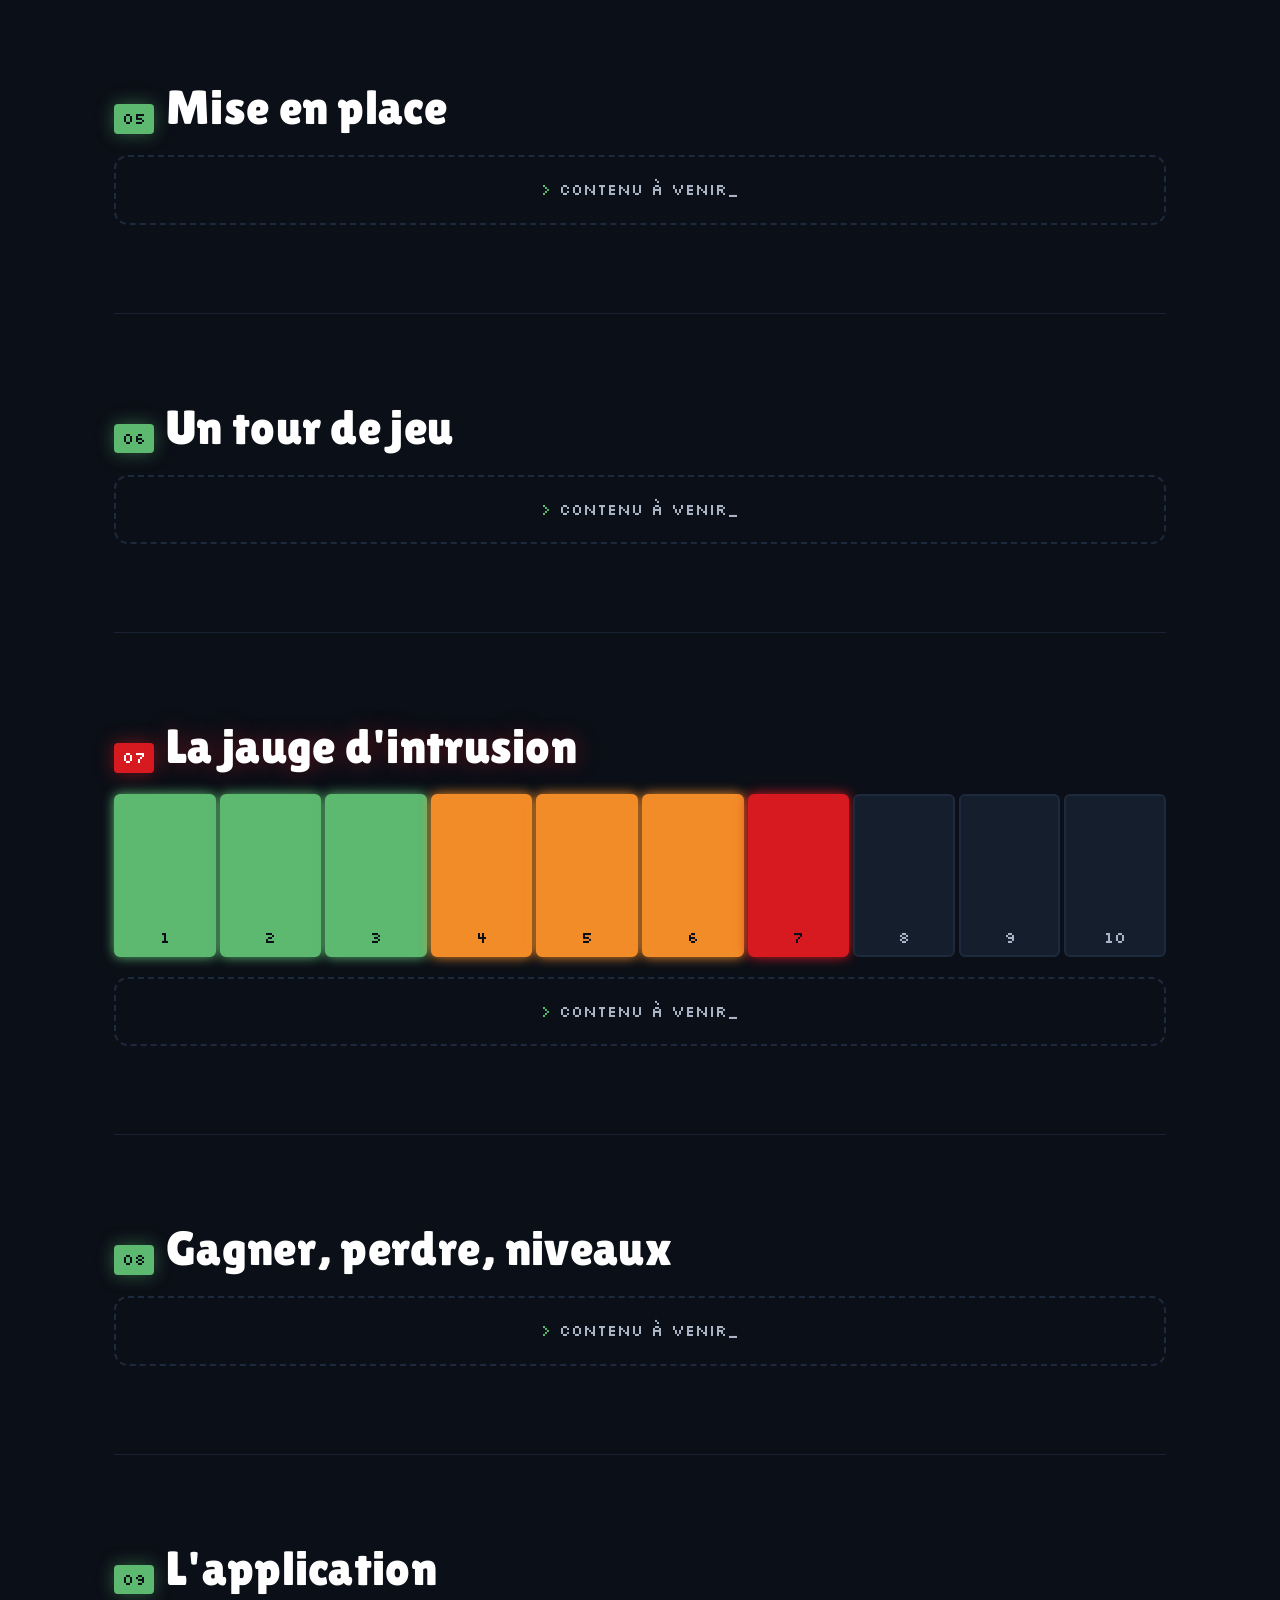
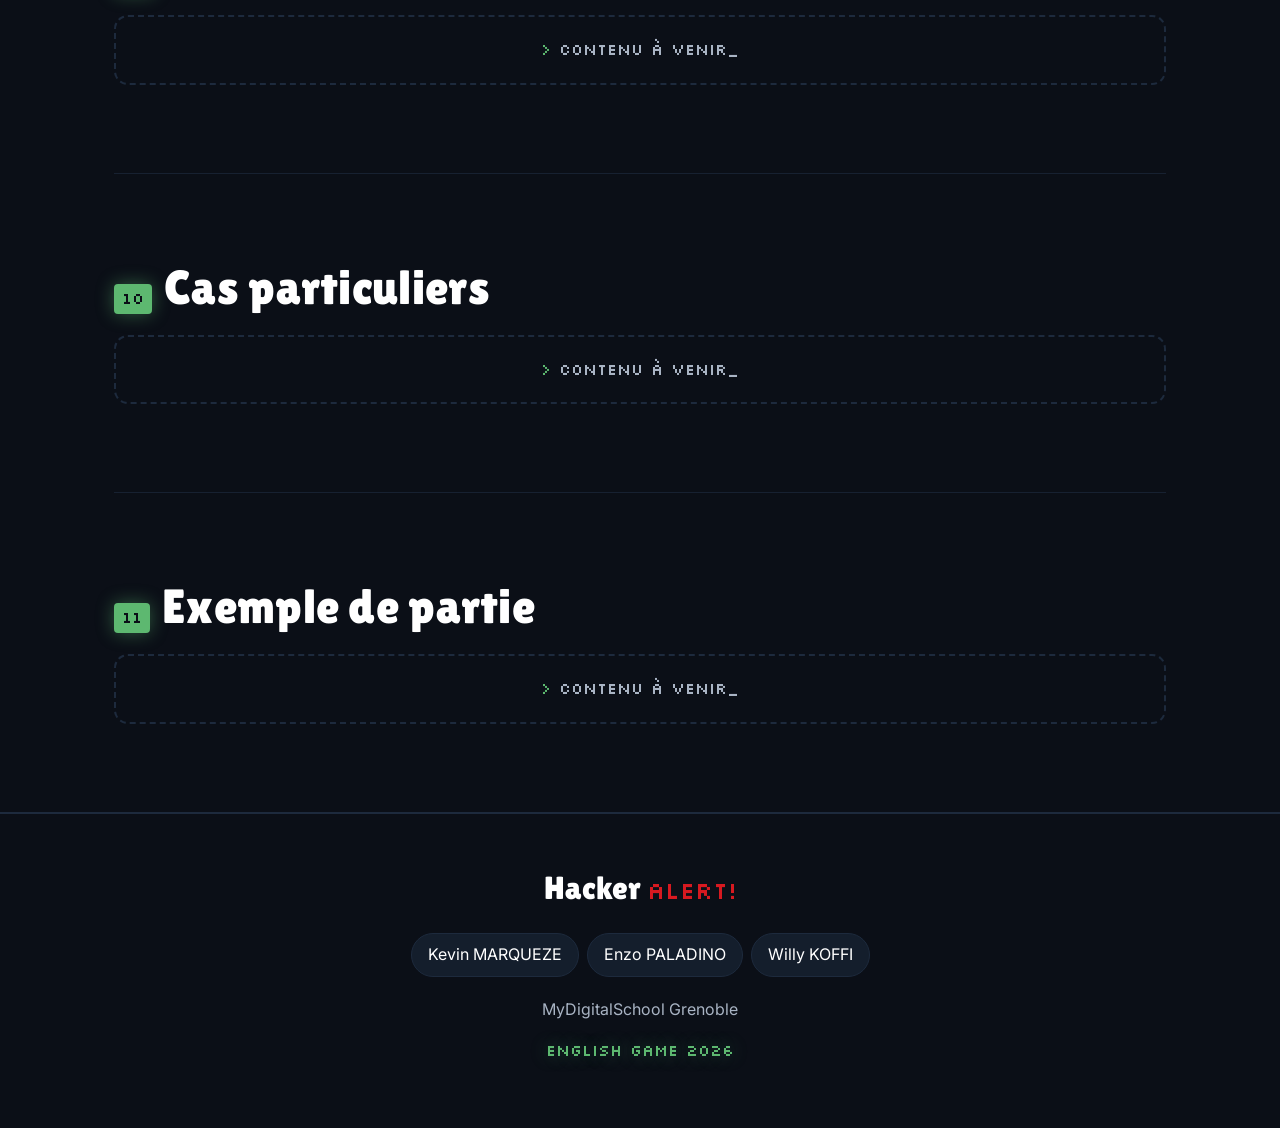
==== commit 1bddd633: "feat: enhance game sections with new styles and content - Updated card styles in cartes.css for bett" ====
--- a/regles.html
+++ b/regles.html
@@ -16,6 +16,10 @@
 <link rel="stylesheet" href="css/nav.css">
 <link rel="stylesheet" href="css/hero.css">
 <link rel="stylesheet" href="css/sections.css">
+<link rel="stylesheet" href="css/bref.css">
+<link rel="stylesheet" href="css/materiel.css">
+<link rel="stylesheet" href="css/attaques.css">
+<link rel="stylesheet" href="css/defenses.css">
 <link rel="stylesheet" href="css/cartes.css">
 <link rel="stylesheet" href="css/jauge.css">
 <link rel="stylesheet" href="css/footer.css">
@@ -71,61 +75,266 @@
     <!-- 1 -->
     <section class="section reveal" id="bref" aria-labelledby="t-bref">
       <div class="section__head"><span class="section__num">01</span><h2 class="section__title" id="t-bref">Le jeu en bref</h2></div>
-      <div class="placeholder">Contenu à venir</div>
+
+      <p class="lead">Hacker Alert est un jeu de cartes <strong>coopératif</strong> de <strong>10 minutes</strong> : 3 à 5 joueurs protègent ensemble une entreprise contre un hacker, avec un téléphone qui gère le chrono et la jauge.</p>
+
+      <dl class="fiche">
+        <div class="fiche__item"><dt>Sujet</dt><dd>Cybersécurité</dd></div>
+        <div class="fiche__item"><dt>Joueurs</dt><dd>3 à 5, tous dans la même équipe</dd></div>
+        <div class="fiche__item"><dt>Durée</dt><dd>10 minutes (+ 1 minute de mise en place)</dd></div>
+        <div class="fiche__item"><dt>Public</dt><dd>Tout public, aucune connaissance technique</dd></div>
+        <div class="fiche__item"><dt>Langue</dt><dd>Anglais (cartes, appli, discussions)</dd></div>
+        <div class="fiche__item"><dt>Type</dt><dd>Jeu de cartes papier + web app sur smartphone</dd></div>
+      </dl>
+
+      <div class="grid grid--2 bref__story">
+        <article class="block">
+          <h3 class="block__title">L'histoire</h3>
+          <p>NovaCorp, une entreprise fictive, est attaquée par un hacker. Les joueurs forment son équipe de sécurité. À chaque tour, une attaque arrive (faux mail, fausse facture, clé USB inconnue...) et l'équipe doit choisir le bon réflexe pour la bloquer.</p>
+        </article>
+        <article class="block block--goal">
+          <h3 class="block__title">Le but</h3>
+          <p>Bloquer <strong>6 attaques</strong> avant la fin du chrono, sans que la jauge d'intrusion atteigne <strong>10</strong>.</p>
+        </article>
+      </div>
+
+      <h3 class="subhead">Ce qu'on apprend</h3>
+      <ul class="checklist">
+        <li>Reconnaître une arnaque (faux mail, faux SMS, faux appel, fausse facture)</li>
+        <li>Choisir la bonne protection</li>
+        <li>Savoir quoi faire quand quelque chose cloche</li>
+        <li>Le vocabulaire de la cybersécurité en anglais</li>
+      </ul>
+
+      <div class="callout callout--muted">
+        <p class="callout__title">Ce que le jeu ne fait pas</p>
+        <p>Aucun vrai piratage. L'entreprise, les marques et tous les messages sont faux.</p>
+      </div>
     </section>
 
     <!-- 2 -->
     <section class="section reveal" id="materiel" aria-labelledby="t-materiel">
-      <div class="section__head"><span class="section__num">02</span><h2 class="section__title" id="t-materiel">Le matériel</h2></div>
-      <div class="placeholder">Contenu à venir</div>
+      <div class="section__head">
+        <span class="section__num">02</span><h2 class="section__title" id="t-materiel">Le matériel</h2>
+        <p class="section__sub">44 cartes, ni dé ni plateau</p>
+      </div>
+
+      <ul class="kit">
+        <li class="kit__item kit__item--red">
+          <span class="kit__count">30</span>
+          <div><h3 class="kit__name">Cartes rouges (Attaque)</h3><p class="kit__text">Les attaques du hacker. On en pioche 6 au hasard par partie. 10 ont un QR code.</p></div>
+        </li>
+        <li class="kit__item kit__item--green">
+          <span class="kit__count">12</span>
+          <div><h3 class="kit__name">Cartes vertes (Défense)</h3><p class="kit__text">Les bons réflexes, toujours posées face visible au milieu.</p></div>
+        </li>
+        <li class="kit__item kit__item--green">
+          <span class="kit__count">1</span>
+          <div><h3 class="kit__name">Carte "It's safe!"</h3><p class="kit__text">Pour dire qu'un message est vrai. Toujours disponible.</p></div>
+        </li>
+        <li class="kit__item">
+          <span class="kit__count">1</span>
+          <div><h3 class="kit__name">Carte "How to play"</h3><p class="kit__text">Le résumé des règles.</p></div>
+        </li>
+        <li class="kit__item">
+          <span class="kit__count">1</span>
+          <div><h3 class="kit__name">QR code "Start" sur la boîte</h3><p class="kit__text">Lance l'application.</p></div>
+        </li>
+        <li class="kit__item kit__item--orange">
+          <span class="kit__count">1</span>
+          <div><h3 class="kit__name">Jauge papier (piste 0 à 10 + 1 pion rouge)</h3><p class="kit__text">Secours uniquement, si le téléphone ne marche pas.</p></div>
+        </li>
+        <li class="kit__item">
+          <span class="kit__count">1</span>
+          <div><h3 class="kit__name">Smartphone (fourni par les joueurs)</h3><p class="kit__text">Posé au milieu, pour toute l'équipe.</p></div>
+        </li>
+      </ul>
     </section>
 
     <!-- 3 -->
     <section class="section section--red reveal" id="cartes-rouges" aria-labelledby="t-rouges">
-      <div class="section__head"><span class="section__num">03</span><h2 class="section__title" id="t-rouges">Les cartes rouges</h2></div>
-      <div class="placeholder">Contenu à venir</div>
-      <div class="cards">
-        <!-- Modèle de carte rouge (à remplacer par les vraies cartes) -->
-        <button class="card card--red" type="button" aria-pressed="false" aria-label="Carte rouge modèle, toucher pour retourner">
+      <div class="section__head">
+        <span class="section__num">03</span><h2 class="section__title" id="t-rouges">Les cartes rouges</h2>
+        <p class="section__sub">Attaque · 30 cartes, 5 familles de 6</p>
+      </div>
+
+      <h3 class="subhead">Familles</h3>
+      <ul class="families">
+        <li class="family"><b>Phishing</b><span>Faux mail de la banque, faux SMS de livraison, pièce jointe piégée</span></li>
+        <li class="family"><b>Mots de passe</b><span>"123456", même mot de passe partout, post-it</span></li>
+        <li class="family"><b>Appareils</b><span>Clé USB trouvée, fausse mise à jour, PC laissé ouvert</span></li>
+        <li class="family"><b>Faux humains</b><span>Faux support informatique, faux patron, fausse facture</span></li>
+        <li class="family"><b>Réseau</b><span>Wi-Fi gratuit de la gare, site sans cadenas</span></li>
+      </ul>
+
+      <h3 class="subhead">Recto et verso</h3>
+      <div class="grid grid--2">
+        <article class="block block--red">
+          <h3 class="block__title">Recto</h3>
+          <p>Numéro (#1 à #30), gravité, situation en anglais.</p>
+        </article>
+        <article class="block block--red">
+          <h3 class="block__title">Verso</h3>
+          <p>Meilleure défense, défense acceptable (s'il y en a une), explication courte en anglais.</p>
+        </article>
+      </div>
+
+      <h3 class="subhead">Gravité <small>(combien coûte une erreur)</small></h3>
+      <ul class="severity">
+        <li>
+          <span class="severity__skulls" aria-hidden="true">💀</span>
+          <span class="severity__body"><b>Petite</b><span>Mot de passe un peu faible</span></span>
+          <span class="severity__cost">+1</span>
+        </li>
+        <li>
+          <span class="severity__skulls" aria-hidden="true">💀💀</span>
+          <span class="severity__body"><b>Moyenne</b><span>Clic sur une pub louche</span></span>
+          <span class="severity__cost">+2</span>
+        </li>
+        <li>
+          <span class="severity__skulls" aria-hidden="true">💀💀💀</span>
+          <span class="severity__body"><b>Grave</b><span>Clé USB inconnue branchée</span></span>
+          <span class="severity__cost">+3</span>
+        </li>
+        <li>
+          <span class="severity__skulls" aria-hidden="true">💀💀💀💀</span>
+          <span class="severity__body"><b>Critique</b><span>Mot de passe du patron donné à un faux support</span></span>
+          <span class="severity__cost">+4</span>
+        </li>
+      </ul>
+
+      <div class="callout callout--green">
+        <p class="callout__title">Cartes "vrai message"</p>
+        <p>Certaines cartes rouges décrivent un message légitime (ex : un vrai mail des RH). La bonne réponse est <strong>"It's safe!"</strong>. Les signaler comme une arnaque est une erreur (gravité 💀, +1). Elles obligent à réfléchir au lieu de tout signaler par réflexe.</p>
+      </div>
+
+      <div class="callout callout--red">
+        <p class="callout__title">Cartes QR</p>
+        <p>10 cartes n'ont pas de texte, seulement <strong>"Incoming message! Scan me"</strong> et un QR code. Le scénario s'ouvre dans l'appli (<a href="#application">section 9</a>).</p>
+        <ul class="qr-list" aria-label="Numéros des cartes QR">
+          <li>#1</li><li>#2</li><li>#7</li><li>#8</li><li>#13</li><li>#14</li><li>#19</li><li>#20</li><li>#25</li><li>#26</li>
+        </ul>
+      </div>
+
+      <h3 class="subhead">Exemple</h3>
+      <div class="cards cards--single">
+        <button class="card card--red" type="button" aria-pressed="false" aria-label="Carte rouge numéro 11, gravité critique, toucher pour retourner">
           <span class="card__inner">
             <span class="card__face card__front">
-              <span class="card__top"><span class="card__num">?</span><span class="card__tag">ATTACK</span></span>
-              <span class="card__icon"><svg viewBox="0 0 24 24" fill="none" stroke="currentColor" stroke-width="2" stroke-linecap="round" stroke-linejoin="round" aria-hidden="true"><path d="M12 3l10 18H2z"/><path d="M12 10v5"/><path d="M12 18h.01"/></svg></span>
-              <span class="card__name">Modèle</span>
-              <span class="card__text">Contenu à venir</span>
+              <span class="card__top"><span class="card__num">#11</span><span class="card__tag">💀💀💀💀</span></span>
+              <span class="card__icon"><svg viewBox="0 0 24 24" fill="none" stroke="currentColor" stroke-width="2" stroke-linecap="round" stroke-linejoin="round" aria-hidden="true"><circle cx="7.5" cy="15.5" r="4.5"/><path d="M10.7 12.3L20 3"/><path d="M16 7l3 3"/><path d="M18.5 4.5l2 2"/></svg></span>
+              <span class="card__situation" lang="en">The boss's password was stolen in a data leak. Someone is trying to log in to her account right now.</span>
             </span>
             <span class="card__face card__back">
-              <span class="card__name">Verso</span>
-              <span class="card__text">Contenu à venir</span>
+              <span class="card__answer"><span class="card__label">Best</span><span class="card__name" lang="en">Two-factor (2FA)</span></span>
+              <span class="card__answer card__answer--alt"><span class="card__label">Acceptable</span><span class="card__name" lang="en">Strong password</span></span>
             </span>
           </span>
         </button>
       </div>
-      <p class="card__hint">Touchez une carte pour la retourner</p>
+      <p class="card__hint">Touchez la carte pour la retourner</p>
     </section>
 
     <!-- 4 -->
     <section class="section section--green reveal" id="cartes-vertes" aria-labelledby="t-vertes">
-      <div class="section__head"><span class="section__num">04</span><h2 class="section__title" id="t-vertes">Les cartes vertes</h2></div>
-      <div class="placeholder">Contenu à venir</div>
-      <div class="cards">
-        <!-- Modèle de carte verte (à remplacer par les vraies cartes) -->
-        <button class="card card--green" type="button" aria-pressed="false" aria-label="Carte verte modèle, toucher pour retourner">
-          <span class="card__inner">
-            <span class="card__face card__front">
-              <span class="card__top"><span class="card__num">?</span><span class="card__tag">DEFENCE</span></span>
-              <span class="card__icon"><svg viewBox="0 0 24 24" fill="none" stroke="currentColor" stroke-width="2" stroke-linecap="round" stroke-linejoin="round" aria-hidden="true"><path d="M12 2l8 4v6c0 5-3.5 8.5-8 10-4.5-1.5-8-5-8-10V6z"/><path d="M8.5 12l2.5 2.5 4.5-5"/></svg></span>
-              <span class="card__name">Modèle</span>
-              <span class="card__text">Contenu à venir</span>
-            </span>
-            <span class="card__face card__back">
-              <span class="card__name">Verso</span>
-              <span class="card__text">Contenu à venir</span>
-            </span>
-          </span>
-        </button>
-      </div>
-      <p class="card__hint">Touchez une carte pour la retourner</p>
+      <div class="section__head">
+        <span class="section__num">04</span><h2 class="section__title" id="t-vertes">Les cartes vertes</h2>
+        <p class="section__sub">Défense · 12 cartes + "It's safe!"</p>
+      </div>
+
+      <ul class="defenses">
+        <li class="defense">
+          <span class="defense__num">1</span>
+          <span class="defense__icon"><svg viewBox="0 0 24 24" fill="none" stroke="currentColor" stroke-width="2" stroke-linecap="round" stroke-linejoin="round" aria-hidden="true"><rect x="3" y="5" width="18" height="14" rx="2"/><path d="M3 7l9 6 9-6"/></svg></span>
+          <div class="defense__body"><h3 class="defense__name" lang="en">Check the sender</h3><p class="defense__text">Vérifier qui envoie vraiment le message (faux mail, fausse adresse)</p></div>
+        </li>
+        <li class="defense">
+          <span class="defense__num">2</span>
+          <span class="defense__icon"><svg viewBox="0 0 24 24" fill="none" stroke="currentColor" stroke-width="2" stroke-linecap="round" stroke-linejoin="round" aria-hidden="true"><path d="M5 4l6 15 2.2-6.3L19.5 10.5z"/><path d="M3 3l18 18"/></svg></span>
+          <div class="defense__body"><h3 class="defense__name" lang="en">Don't click</h3><p class="defense__text">Ne pas cliquer sur le lien ou la pièce jointe</p></div>
+        </li>
+        <li class="defense">
+          <span class="defense__num">3</span>
+          <span class="defense__icon"><svg viewBox="0 0 24 24" fill="none" stroke="currentColor" stroke-width="2" stroke-linecap="round" stroke-linejoin="round" aria-hidden="true"><rect x="2" y="7" width="20" height="10" rx="2"/><path d="M7 10v4M5.3 11l3.4 2M5.3 13l3.4-2"/><path d="M12 10v4M10.3 11l3.4 2M10.3 13l3.4-2"/><path d="M17 10v4M15.3 11l3.4 2M15.3 13l3.4-2"/></svg></span>
+          <div class="defense__body"><h3 class="defense__name" lang="en">Strong password</h3><p class="defense__text">Un mot de passe long et difficile à deviner</p></div>
+        </li>
+        <li class="defense">
+          <span class="defense__num">4</span>
+          <span class="defense__icon"><svg viewBox="0 0 24 24" fill="none" stroke="currentColor" stroke-width="2" stroke-linecap="round" stroke-linejoin="round" aria-hidden="true"><rect x="3" y="3" width="18" height="16" rx="2"/><circle cx="12" cy="11" r="3.5"/><path d="M12 7.5V9M12 13v1.5M15.5 11H14M10 11H8.5"/><path d="M6 19v2M18 19v2"/></svg></span>
+          <div class="defense__body"><h3 class="defense__name" lang="en">Password manager</h3><p class="defense__text">Un coffre-fort qui retient tous les mots de passe</p></div>
+        </li>
+        <li class="defense">
+          <span class="defense__num">5</span>
+          <span class="defense__icon"><svg viewBox="0 0 24 24" fill="none" stroke="currentColor" stroke-width="2" stroke-linecap="round" stroke-linejoin="round" aria-hidden="true"><rect x="6" y="2" width="12" height="20" rx="2"/><path d="M11 18h2"/><path d="M9.5 10l2 2 3.5-3.5"/></svg></span>
+          <div class="defense__body"><h3 class="defense__name" lang="en">Two-factor (2FA)</h3><p class="defense__text">Un 2e verrou : un code reçu sur le téléphone</p></div>
+        </li>
+        <li class="defense">
+          <span class="defense__num">6</span>
+          <span class="defense__icon"><svg viewBox="0 0 24 24" fill="none" stroke="currentColor" stroke-width="2" stroke-linecap="round" stroke-linejoin="round" aria-hidden="true"><path d="M21 12a9 9 0 1 1-2.6-6.4L21 8"/><path d="M21 3v5h-5"/><path d="M12 8v5M9.5 10.5L12 8l2.5 2.5"/></svg></span>
+          <div class="defense__body"><h3 class="defense__name" lang="en">Update</h3><p class="defense__text">Installer les vraies mises à jour</p></div>
+        </li>
+        <li class="defense">
+          <span class="defense__num">7</span>
+          <span class="defense__icon"><svg viewBox="0 0 24 24" fill="none" stroke="currentColor" stroke-width="2" stroke-linecap="round" stroke-linejoin="round" aria-hidden="true"><ellipse cx="12" cy="5" rx="8" ry="3"/><path d="M4 5v14c0 1.7 3.6 3 8 3s8-1.3 8-3V5"/><path d="M4 12c0 1.7 3.6 3 8 3s8-1.3 8-3"/></svg></span>
+          <div class="defense__body"><h3 class="defense__name" lang="en">Backup</h3><p class="defense__text">Une copie des fichiers, rangée à part (contre le ransomware)</p></div>
+        </li>
+        <li class="defense">
+          <span class="defense__num">8</span>
+          <span class="defense__icon"><svg viewBox="0 0 24 24" fill="none" stroke="currentColor" stroke-width="2" stroke-linecap="round" stroke-linejoin="round" aria-hidden="true"><rect x="5" y="11" width="14" height="10" rx="2"/><path d="M8 11V7a4 4 0 0 1 8 0v4"/><path d="M12 15v2"/></svg></span>
+          <div class="defense__body"><h3 class="defense__name" lang="en">Lock your screen</h3><p class="defense__text">Verrouiller son PC quand on s'en va</p></div>
+        </li>
+        <li class="defense">
+          <span class="defense__num">9</span>
+          <span class="defense__icon"><svg viewBox="0 0 24 24" fill="none" stroke="currentColor" stroke-width="2" stroke-linecap="round" stroke-linejoin="round" aria-hidden="true"><path d="M22 16.9v3a2 2 0 0 1-2.2 2 19.8 19.8 0 0 1-8.6-3.1 19.5 19.5 0 0 1-6-6A19.8 19.8 0 0 1 2.1 4.2 2 2 0 0 1 4.1 2h3a2 2 0 0 1 2 1.7c.1 1 .4 1.9.7 2.8a2 2 0 0 1-.5 2.1L8 9.9a16 16 0 0 0 6 6l1.3-1.3a2 2 0 0 1 2.1-.5c.9.3 1.8.6 2.8.7a2 2 0 0 1 1.8 2.1z"/></svg></span>
+          <div class="defense__body"><h3 class="defense__name" lang="en">Call back to check</h3><p class="defense__text">Rappeler la personne avec un numéro connu (faux patron, fausse facture)</p></div>
+        </li>
+        <li class="defense">
+          <span class="defense__num">10</span>
+          <span class="defense__icon"><svg viewBox="0 0 24 24" fill="none" stroke="currentColor" stroke-width="2" stroke-linecap="round" stroke-linejoin="round" aria-hidden="true"><path d="M2 8.8a15 15 0 0 1 20 0"/><path d="M5 12.5a10 10 0 0 1 14 0"/><path d="M8.5 16a5 5 0 0 1 7 0"/><path d="M12 20h.01"/><path d="M3 3l18 18"/></svg></span>
+          <div class="defense__body"><h3 class="defense__name" lang="en">Avoid public Wi-Fi</h3><p class="defense__text">Ne pas travailler sur un Wi-Fi gratuit</p></div>
+        </li>
+        <li class="defense">
+          <span class="defense__num">11</span>
+          <span class="defense__icon"><svg viewBox="0 0 24 24" fill="none" stroke="currentColor" stroke-width="2" stroke-linecap="round" stroke-linejoin="round" aria-hidden="true"><circle cx="11" cy="11" r="7"/><path d="M21 21l-5-5"/><path d="M8.5 11l2 2 3.5-3.5"/></svg></span>
+          <div class="defense__body"><h3 class="defense__name" lang="en">Antivirus scan</h3><p class="defense__text">Faire analyser l'appareil ou le fichier</p></div>
+        </li>
+        <li class="defense">
+          <span class="defense__num">12</span>
+          <span class="defense__icon"><svg viewBox="0 0 24 24" fill="none" stroke="currentColor" stroke-width="2" stroke-linecap="round" stroke-linejoin="round" aria-hidden="true"><path d="M18 8a6 6 0 0 0-12 0c0 7-3 9-3 9h18s-3-2-3-9"/><path d="M13.7 21a2 2 0 0 1-3.4 0"/></svg></span>
+          <div class="defense__body"><h3 class="defense__name" lang="en">Alert IT</h3><p class="defense__text">Prévenir le service informatique</p></div>
+        </li>
+        <li class="defense defense--safe">
+          <span class="defense__num">+</span>
+          <span class="defense__icon"><svg viewBox="0 0 24 24" fill="none" stroke="currentColor" stroke-width="2" stroke-linecap="round" stroke-linejoin="round" aria-hidden="true"><circle cx="12" cy="12" r="10"/><path d="M7.5 12.5l3 3 6-7"/></svg></span>
+          <div class="defense__body"><h3 class="defense__name" lang="en">It's safe!</h3><p class="defense__text">Le message est vrai, on peut continuer</p></div>
+        </li>
+      </ul>
+
+      <h3 class="subhead">Deux règles</h3>
+      <ol class="rules">
+        <li>
+          <strong>Elles ne se piochent JAMAIS.</strong>
+          <p>Les 13 cartes sont posées face visible au milieu dès le début. Tout le monde les voit.</p>
+        </li>
+        <li>
+          <strong>Chacune ne sert qu'UNE fois (niveaux Pro et Expert).</strong>
+          <p>Une carte jouée est retournée face cachée jusqu'à la fin. Seule "It's safe!" reste toujours disponible. Avec 12 défenses pour 6 attaques, il faut garder les bonnes cartes pour plus tard.</p>
+        </li>
+      </ol>
+
+      <h3 class="subhead">Meilleure défense et défense acceptable</h3>
+      <div class="example">
+        <p class="example__card">
+          <span class="example__tag">Exemple · carte rouge <span aria-label="gravité grave">💀💀💀</span></span>
+          <span class="example__situation">"Le comptable reçoit une facture urgente d'un nouveau fournisseur"</span>
+        </p>
+        <ul class="outcome">
+          <li class="outcome--best"><span class="outcome__card" lang="en">Call back to check</span><span class="outcome__verdict">Meilleure</span><span class="outcome__cost">0</span></li>
+          <li class="outcome--ok"><span class="outcome__card" lang="en">Check the sender</span><span class="outcome__verdict">Acceptable</span><span class="outcome__cost">+1</span></li>
+          <li class="outcome--bad"><span class="outcome__card">Autre carte</span><span class="outcome__verdict">Erreur</span><span class="outcome__cost">+3</span></li>
+        </ul>
+        <p class="example__note">Si la meilleure carte est déjà usée, l'équipe peut limiter les dégâts avec la carte acceptable.</p>
+      </div>
     </section>
 
     <!-- 5 -->
--- a/css/sections.css
+++ b/css/sections.css
@@ -51,6 +51,118 @@
   text-shadow: 0 0 22px rgba(93, 184, 112, .3);
 }
 
+/* ---------- Sous-titre de section ---------- */
+.section__sub {
+  flex-basis: 100%;
+  margin: 0;
+  font-family: var(--font-pixel);
+  font-size: 16px;
+  color: var(--muted);
+}
+
+/* =========================================================
+   CONTENU COMMUN (utilisé dans plusieurs sections)
+   ========================================================= */
+
+/* Phrase d'introduction */
+.lead {
+  font-size: clamp(18px, 4.6vw, 22px);
+  line-height: 1.5;
+  max-width: 60ch;
+  margin: 0 0 24px;
+}
+
+.lead strong {
+  color: var(--green);
+}
+
+/* Petit titre dans une section */
+.subhead {
+  font-family: var(--font-title);
+  font-weight: 400;
+  font-size: clamp(22px, 6vw, 28px);
+  line-height: 1.2;
+  margin: 40px 0 14px;
+}
+
+.subhead small {
+  font-family: var(--font-body);
+  font-size: 16px;
+  color: var(--muted);
+}
+
+/* Bloc de texte encadré */
+.block {
+  background: var(--navy-2);
+  border: 2px solid var(--navy);
+  border-radius: 14px;
+  padding: 18px;
+}
+
+.block__title {
+  font-family: var(--font-title);
+  font-weight: 400;
+  font-size: 24px;
+  line-height: 1.2;
+  margin: 0 0 8px;
+}
+
+.block p {
+  margin: 0;
+}
+
+.block--red {
+  border-color: rgba(215, 25, 32, .55);
+}
+
+.block--goal {
+  border-color: var(--green);
+  box-shadow: var(--glow-green);
+}
+
+.block--goal strong {
+  color: var(--green);
+}
+
+/* Encadré avec bande de couleur à gauche */
+.callout {
+  --callout-color: var(--green);
+  margin: 16px 0;
+  padding: 16px 18px;
+  background: var(--navy-2);
+  border: 2px solid var(--navy);
+  border-left: 6px solid var(--callout-color);
+  border-radius: 12px;
+}
+
+.callout--red {
+  --callout-color: var(--red);
+}
+
+.callout--green {
+  --callout-color: var(--green);
+}
+
+.callout--muted {
+  --callout-color: var(--muted);
+}
+
+.callout__title {
+  margin: 0 0 6px;
+  font-family: var(--font-pixel);
+  font-weight: 700;
+  font-size: 16px;
+  color: var(--callout-color);
+}
+
+.callout p {
+  margin: 0;
+}
+
+.callout p + p {
+  margin-top: 6px;
+}
+
 /* ---------- Bloc "Contenu à venir" ---------- */
 .placeholder {
   border: 2px dashed var(--navy);
--- a/css/bref.css
+++ b/css/bref.css
@@ -0,0 +1,74 @@
+/* =========================================================
+   SECTION 01 : LE JEU EN BREF
+   ========================================================= */
+
+/* ---------- Fiche (Sujet, Joueurs, Durée...) ---------- */
+.fiche {
+  display: grid;
+  grid-template-columns: 1fr;
+  gap: 10px;
+  margin: 0;
+}
+
+.fiche__item {
+  background: var(--navy-2);
+  border: 2px solid var(--navy);
+  border-radius: 12px;
+  padding: 12px 16px;
+}
+
+.fiche dt {
+  font-family: var(--font-pixel);
+  font-size: 16px;
+  color: var(--green);
+}
+
+.fiche dd {
+  margin: 2px 0 0;
+}
+
+/* ---------- L'histoire + Le but ---------- */
+.bref__story {
+  margin-top: 24px;
+}
+
+/* ---------- Ce qu'on apprend ---------- */
+.checklist {
+  list-style: none;
+  padding: 0;
+  margin: 0;
+  display: grid;
+  gap: 10px;
+}
+
+.checklist li {
+  position: relative;
+  padding: 12px 14px 12px 46px;
+  background: var(--navy-2);
+  border: 1px solid var(--navy);
+  border-radius: 12px;
+}
+
+.checklist li::before {
+  content: "✓";
+  position: absolute;
+  left: 16px;
+  top: 12px;
+  font-weight: 700;
+  color: var(--green);
+  text-shadow: var(--glow-green);
+}
+
+/* ---------- Tablette / ordinateur ---------- */
+@media (min-width: 640px) {
+  .fiche,
+  .checklist {
+    grid-template-columns: repeat(2, 1fr);
+  }
+}
+
+@media (min-width: 960px) {
+  .fiche {
+    grid-template-columns: repeat(3, 1fr);
+  }
+}
--- a/css/materiel.css
+++ b/css/materiel.css
@@ -0,0 +1,66 @@
+/* =========================================================
+   SECTION 02 : LE MATÉRIEL
+   ========================================================= */
+
+.kit {
+  list-style: none;
+  padding: 0;
+  margin: 0;
+  display: grid;
+  grid-template-columns: 1fr;
+  gap: 12px;
+}
+
+.kit__item {
+  --kit-color: var(--white);
+  display: flex;
+  align-items: flex-start;
+  gap: 14px;
+  padding: 14px 16px;
+  background: var(--navy-2);
+  border: 2px solid var(--navy);
+  border-left: 6px solid var(--kit-color);
+  border-radius: 12px;
+}
+
+/* Couleurs selon le type d'objet */
+.kit__item--red {
+  --kit-color: var(--red);
+}
+
+.kit__item--green {
+  --kit-color: var(--green);
+}
+
+.kit__item--orange {
+  --kit-color: var(--orange);
+}
+
+/* Nombre d'exemplaires */
+.kit__count {
+  min-width: 2ch;
+  font-family: var(--font-pixel);
+  font-weight: 700;
+  font-size: 32px;
+  line-height: 1;
+  text-align: center;
+  color: var(--kit-color);
+}
+
+.kit__name {
+  margin: 0;
+  font-size: 16px;
+  font-weight: 700;
+}
+
+.kit__text {
+  margin: 2px 0 0;
+  color: var(--muted);
+}
+
+/* ---------- Tablette / ordinateur ---------- */
+@media (min-width: 640px) {
+  .kit {
+    grid-template-columns: repeat(2, 1fr);
+  }
+}
--- a/css/attaques.css
+++ b/css/attaques.css
@@ -0,0 +1,106 @@
+/* =========================================================
+   SECTION 03 : LES CARTES ROUGES (ATTAQUE)
+   (la carte qui se retourne est dans cartes.css)
+   ========================================================= */
+
+/* ---------- Familles ---------- */
+.families {
+  list-style: none;
+  padding: 0;
+  margin: 0;
+  display: grid;
+  grid-template-columns: 1fr;
+  gap: 10px;
+}
+
+.family {
+  padding: 12px 16px;
+  background: var(--navy-2);
+  border: 2px solid var(--navy);
+  border-radius: 12px;
+}
+
+.family b {
+  display: block;
+  font-family: var(--font-pixel);
+  font-weight: 700;
+  font-size: 16px;
+  color: var(--red);
+}
+
+.family span {
+  color: var(--muted);
+}
+
+/* ---------- Gravité ---------- */
+.severity {
+  list-style: none;
+  padding: 0;
+  margin: 0;
+  display: grid;
+  gap: 8px;
+}
+
+.severity li {
+  display: grid;
+  grid-template-columns: 5.5em 1fr auto;
+  align-items: center;
+  gap: 12px;
+  padding: 12px 16px;
+  background: var(--navy-2);
+  border: 2px solid var(--navy);
+  border-radius: 12px;
+}
+
+.severity__skulls {
+  white-space: nowrap;
+  font-size: 16px;
+}
+
+.severity__body {
+  display: flex;
+  flex-direction: column;
+}
+
+.severity__body span {
+  color: var(--muted);
+}
+
+.severity__cost {
+  font-family: var(--font-pixel);
+  font-weight: 700;
+  font-size: 22px;
+  color: var(--red);
+  text-shadow: var(--glow-red);
+}
+
+/* ---------- Numéros des cartes QR ---------- */
+.qr-list {
+  list-style: none;
+  padding: 0;
+  margin: 12px 0 0;
+  display: flex;
+  flex-wrap: wrap;
+  gap: 6px;
+}
+
+.qr-list li {
+  padding: 4px 10px;
+  font-family: var(--font-pixel);
+  font-size: 16px;
+  border: 1px solid var(--red);
+  border-radius: 6px;
+}
+
+/* ---------- Tablette / ordinateur ---------- */
+@media (min-width: 640px) {
+  .families {
+    grid-template-columns: repeat(2, 1fr);
+  }
+}
+
+@media (min-width: 960px) {
+  .families {
+    grid-template-columns: repeat(3, 1fr);
+  }
+}
--- a/css/defenses.css
+++ b/css/defenses.css
@@ -0,0 +1,225 @@
+/* =========================================================
+   SECTION 04 : LES CARTES VERTES (DÉFENSE)
+   ========================================================= */
+
+/* ---------- Grille des 13 cartes : 2 colonnes mobile, 4 ordinateur ---------- */
+.defenses {
+  list-style: none;
+  padding: 0;
+  margin: 0;
+  display: grid;
+  grid-template-columns: repeat(2, 1fr);
+  gap: 12px;
+}
+
+.defense {
+  position: relative;
+  display: flex;
+  flex-direction: column;
+  gap: 8px;
+  min-width: 0;
+  padding: 14px 12px;
+  background: var(--navy-2);
+  border: 3px solid var(--green);
+  border-radius: 14px;
+  box-shadow: 0 0 12px rgba(93, 184, 112, .25);
+}
+
+.defense__num {
+  position: absolute;
+  top: 8px;
+  right: 10px;
+  font-family: var(--font-pixel);
+  font-weight: 700;
+  font-size: 16px;
+  color: var(--green);
+}
+
+.defense__icon {
+  width: 40px;
+  height: 40px;
+  color: var(--green);
+}
+
+.defense__icon svg {
+  width: 100%;
+  height: 100%;
+  filter: drop-shadow(0 0 6px rgba(93, 184, 112, .6));
+}
+
+.defense__name {
+  margin: 0;
+  font-family: var(--font-title);
+  font-weight: 400;
+  font-size: 20px;
+  line-height: 1.15;
+}
+
+.defense__text {
+  margin: 4px 0 0;
+  font-size: 16px;
+  line-height: 1.45;
+  color: var(--muted);
+}
+
+/* Carte "It's safe!" : toute la largeur, toujours disponible */
+.defense--safe {
+  grid-column: 1 / -1;
+  flex-direction: row;
+  align-items: center;
+  gap: 14px;
+  background: rgba(93, 184, 112, .12);
+}
+
+.defense--safe .defense__icon {
+  flex: 0 0 auto;
+  width: 48px;
+  height: 48px;
+}
+
+/* ---------- Les deux règles ---------- */
+.rules {
+  list-style: none;
+  counter-reset: rule;
+  padding: 0;
+  margin: 0;
+  display: grid;
+  gap: 12px;
+}
+
+.rules li {
+  counter-increment: rule;
+  position: relative;
+  padding: 16px 18px 16px 66px;
+  background: var(--navy-2);
+  border: 2px solid var(--navy);
+  border-radius: 14px;
+}
+
+.rules li::before {
+  content: counter(rule);
+  position: absolute;
+  left: 16px;
+  top: 16px;
+  width: 34px;
+  height: 34px;
+  display: grid;
+  place-items: center;
+  border-radius: 8px;
+  background: var(--green);
+  color: var(--bg);
+  font-family: var(--font-pixel);
+  font-weight: 700;
+  font-size: 18px;
+  box-shadow: var(--glow-green);
+}
+
+.rules strong {
+  display: block;
+  font-size: 18px;
+}
+
+.rules p {
+  margin: 4px 0 0;
+  color: var(--muted);
+}
+
+/* ---------- Exemple : meilleure / acceptable / erreur ---------- */
+.example {
+  overflow: hidden;
+  background: var(--navy-2);
+  border: 2px solid var(--navy);
+  border-radius: 14px;
+}
+
+.example__card {
+  margin: 0;
+  padding: 16px 18px;
+  display: flex;
+  flex-direction: column;
+  gap: 4px;
+  border-left: 6px solid var(--red);
+  border-bottom: 2px solid var(--navy);
+}
+
+.example__tag {
+  font-family: var(--font-pixel);
+  font-size: 16px;
+  color: var(--red);
+}
+
+.example__situation {
+  font-size: 18px;
+  font-weight: 600;
+}
+
+.outcome {
+  list-style: none;
+  margin: 0;
+  padding: 4px 18px;
+}
+
+.outcome li {
+  display: grid;
+  grid-template-columns: 1fr auto auto;
+  align-items: center;
+  gap: 12px;
+  padding: 12px 0;
+  border-bottom: 1px solid var(--navy);
+}
+
+.outcome li:last-child {
+  border-bottom: 0;
+}
+
+.outcome--best {
+  --outcome-color: var(--green);
+}
+
+.outcome--ok {
+  --outcome-color: var(--orange);
+}
+
+.outcome--bad {
+  --outcome-color: var(--red);
+}
+
+.outcome__card {
+  font-family: var(--font-title);
+  font-size: 20px;
+  line-height: 1.15;
+}
+
+.outcome__verdict {
+  font-weight: 600;
+  color: var(--outcome-color);
+}
+
+.outcome__cost {
+  min-width: 2.5ch;
+  text-align: right;
+  font-family: var(--font-pixel);
+  font-weight: 700;
+  font-size: 22px;
+  color: var(--outcome-color);
+}
+
+.example__note {
+  margin: 0;
+  padding: 14px 18px;
+  color: var(--muted);
+  border-top: 2px solid var(--navy);
+}
+
+/* ---------- Ordinateur ---------- */
+@media (min-width: 768px) {
+  .rules {
+    grid-template-columns: repeat(2, 1fr);
+  }
+}
+
+@media (min-width: 960px) {
+  .defenses {
+    grid-template-columns: repeat(4, 1fr);
+  }
+}
--- a/css/cartes.css
+++ b/css/cartes.css
@@ -107,7 +107,7 @@
 }
 
 .card__icon svg {
-  width: 56%;
+  width: 40%;
   height: auto;
   filter: drop-shadow(0 0 10px var(--card-color));
 }
@@ -126,6 +126,50 @@
   margin: 6px 0 0;
 }
 
+/* Situation en anglais (recto) */
+.card__situation {
+  font-size: 16px;
+  line-height: 1.45;
+  color: var(--white);
+}
+
+/* Réponses (verso) */
+.card__back {
+  gap: 12px;
+}
+
+.card__answer {
+  width: 100%;
+  display: flex;
+  flex-direction: column;
+  align-items: center;
+  gap: 4px;
+  padding: 12px 10px;
+  background: var(--navy-2);
+  border: 2px solid var(--green);
+  border-radius: 12px;
+}
+
+.card__answer--alt {
+  border-color: var(--orange);
+}
+
+.card__label {
+  font-family: var(--font-pixel);
+  font-weight: 700;
+  font-size: 16px;
+  color: var(--green);
+}
+
+.card__answer--alt .card__label {
+  color: var(--orange);
+}
+
+/* Une seule carte : centrée */
+.cards--single {
+  grid-template-columns: 1fr;
+}
+
 .card__hint {
   margin-top: 10px;
   font-family: var(--font-pixel);
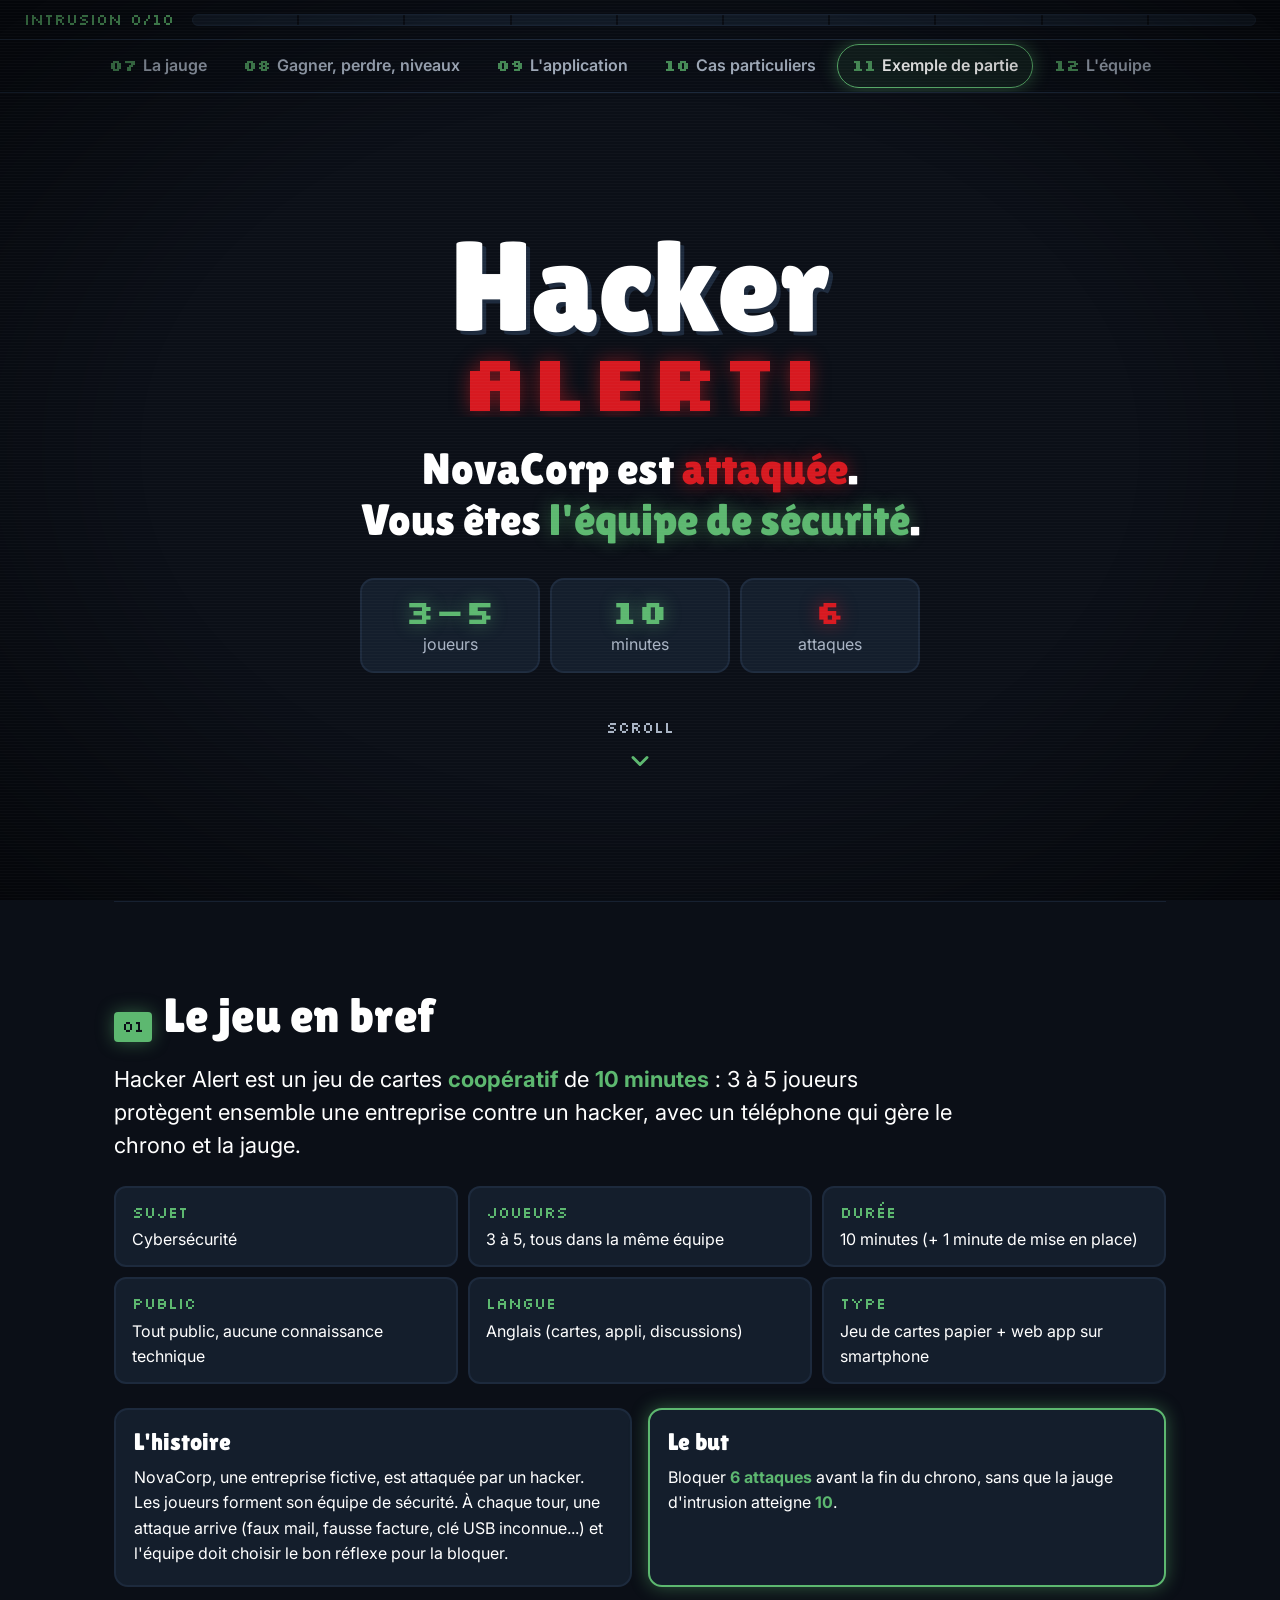
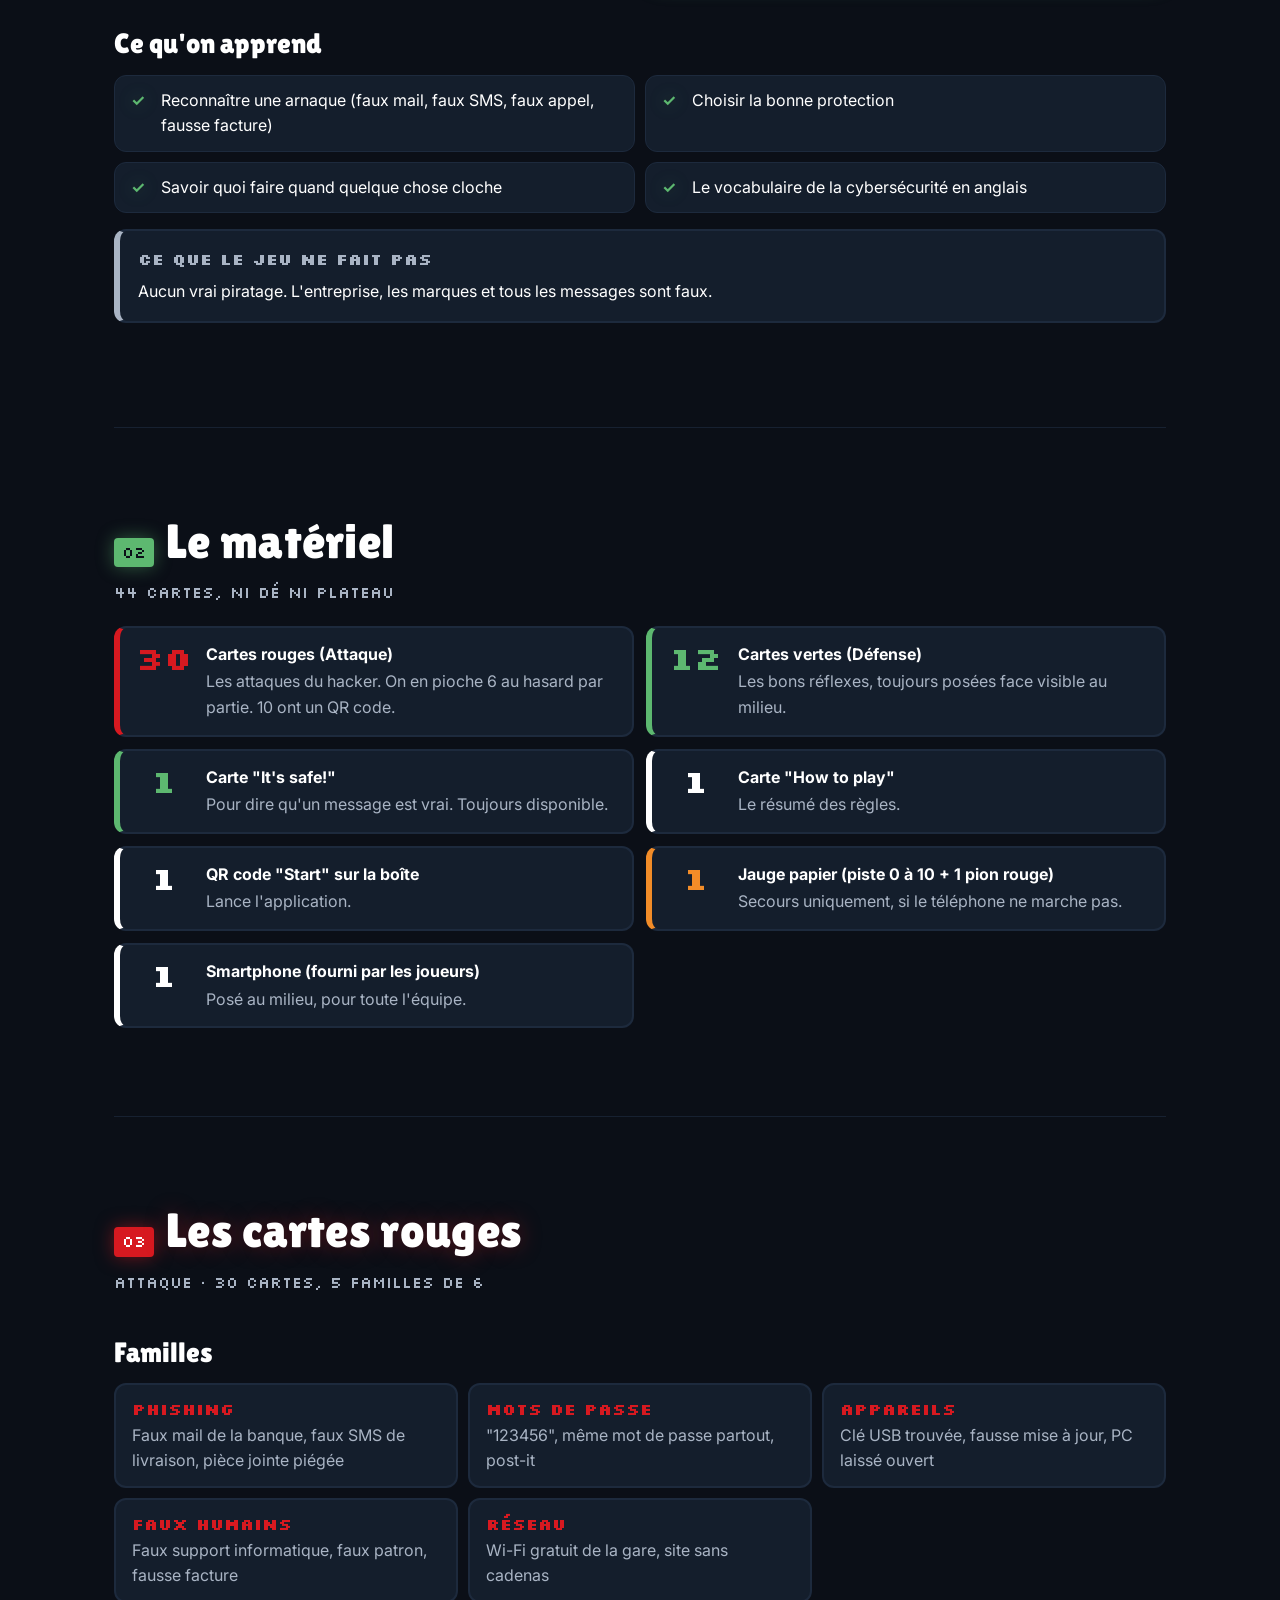
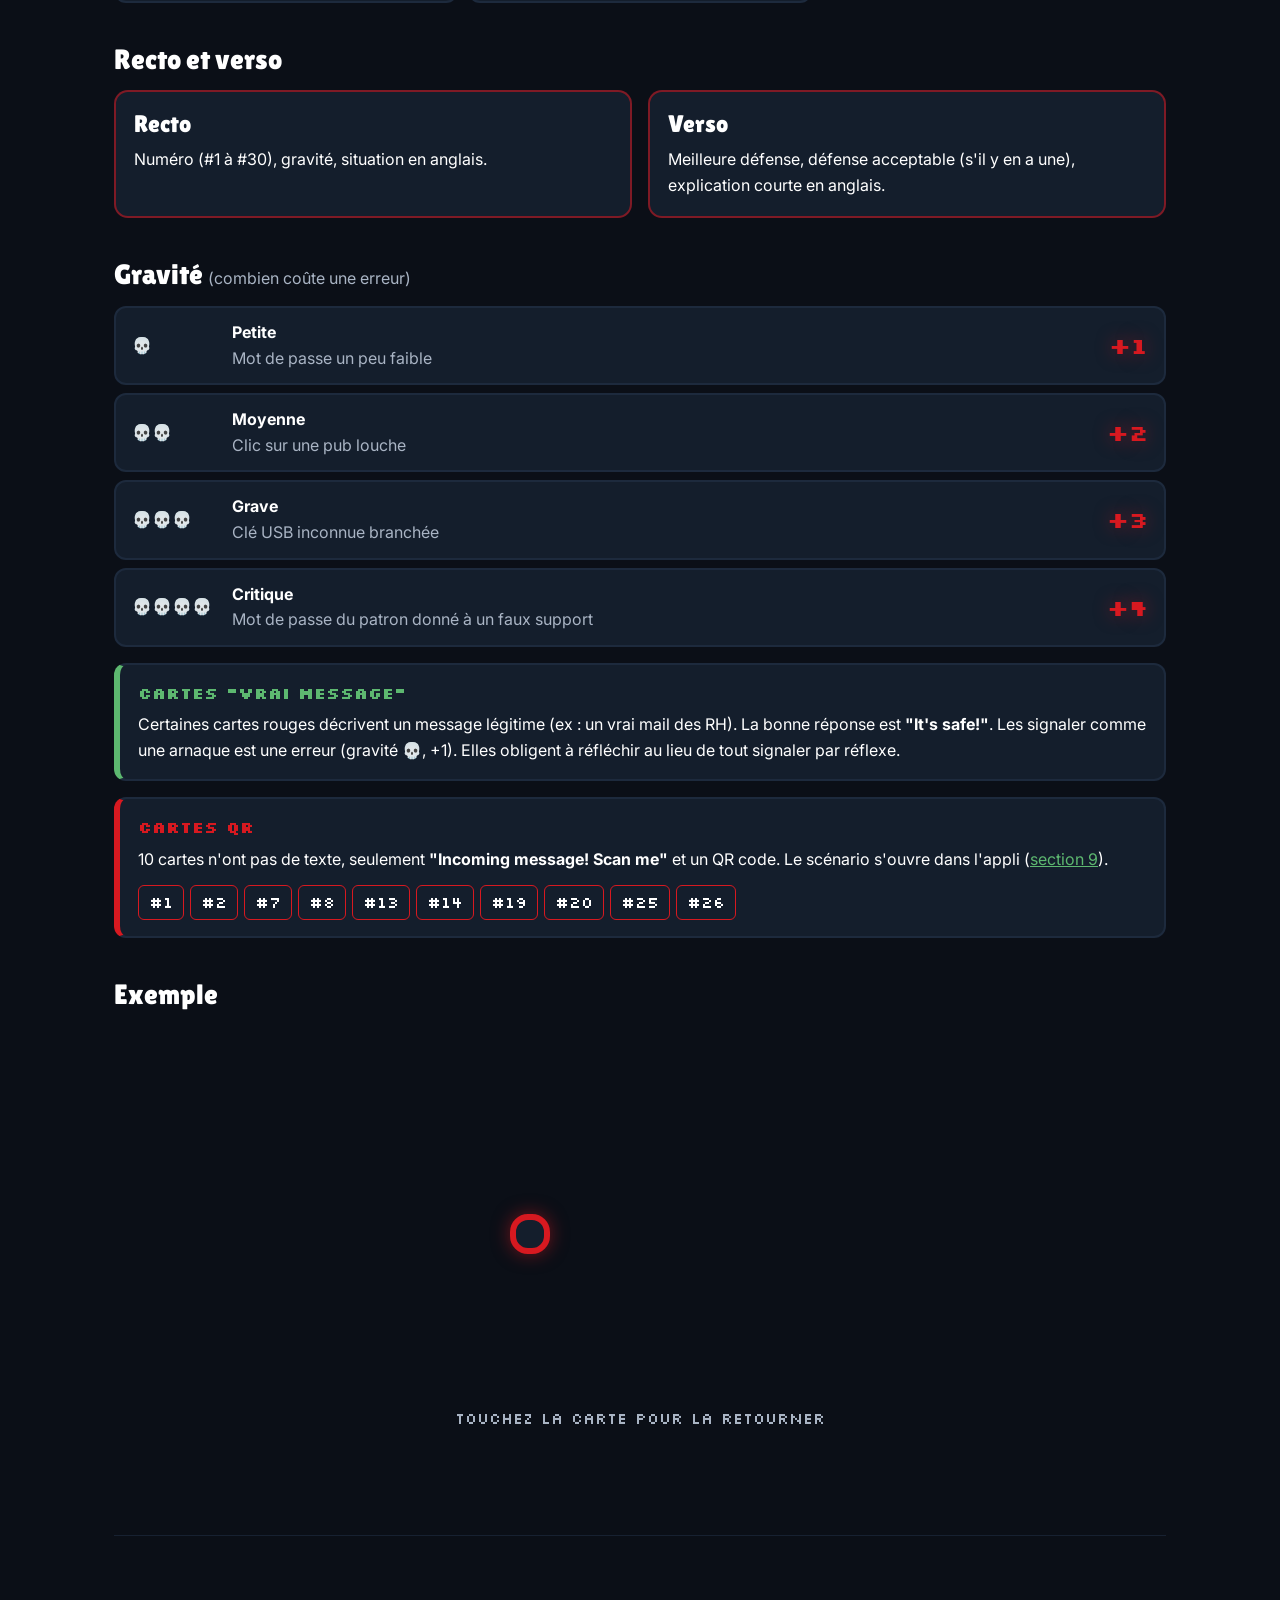
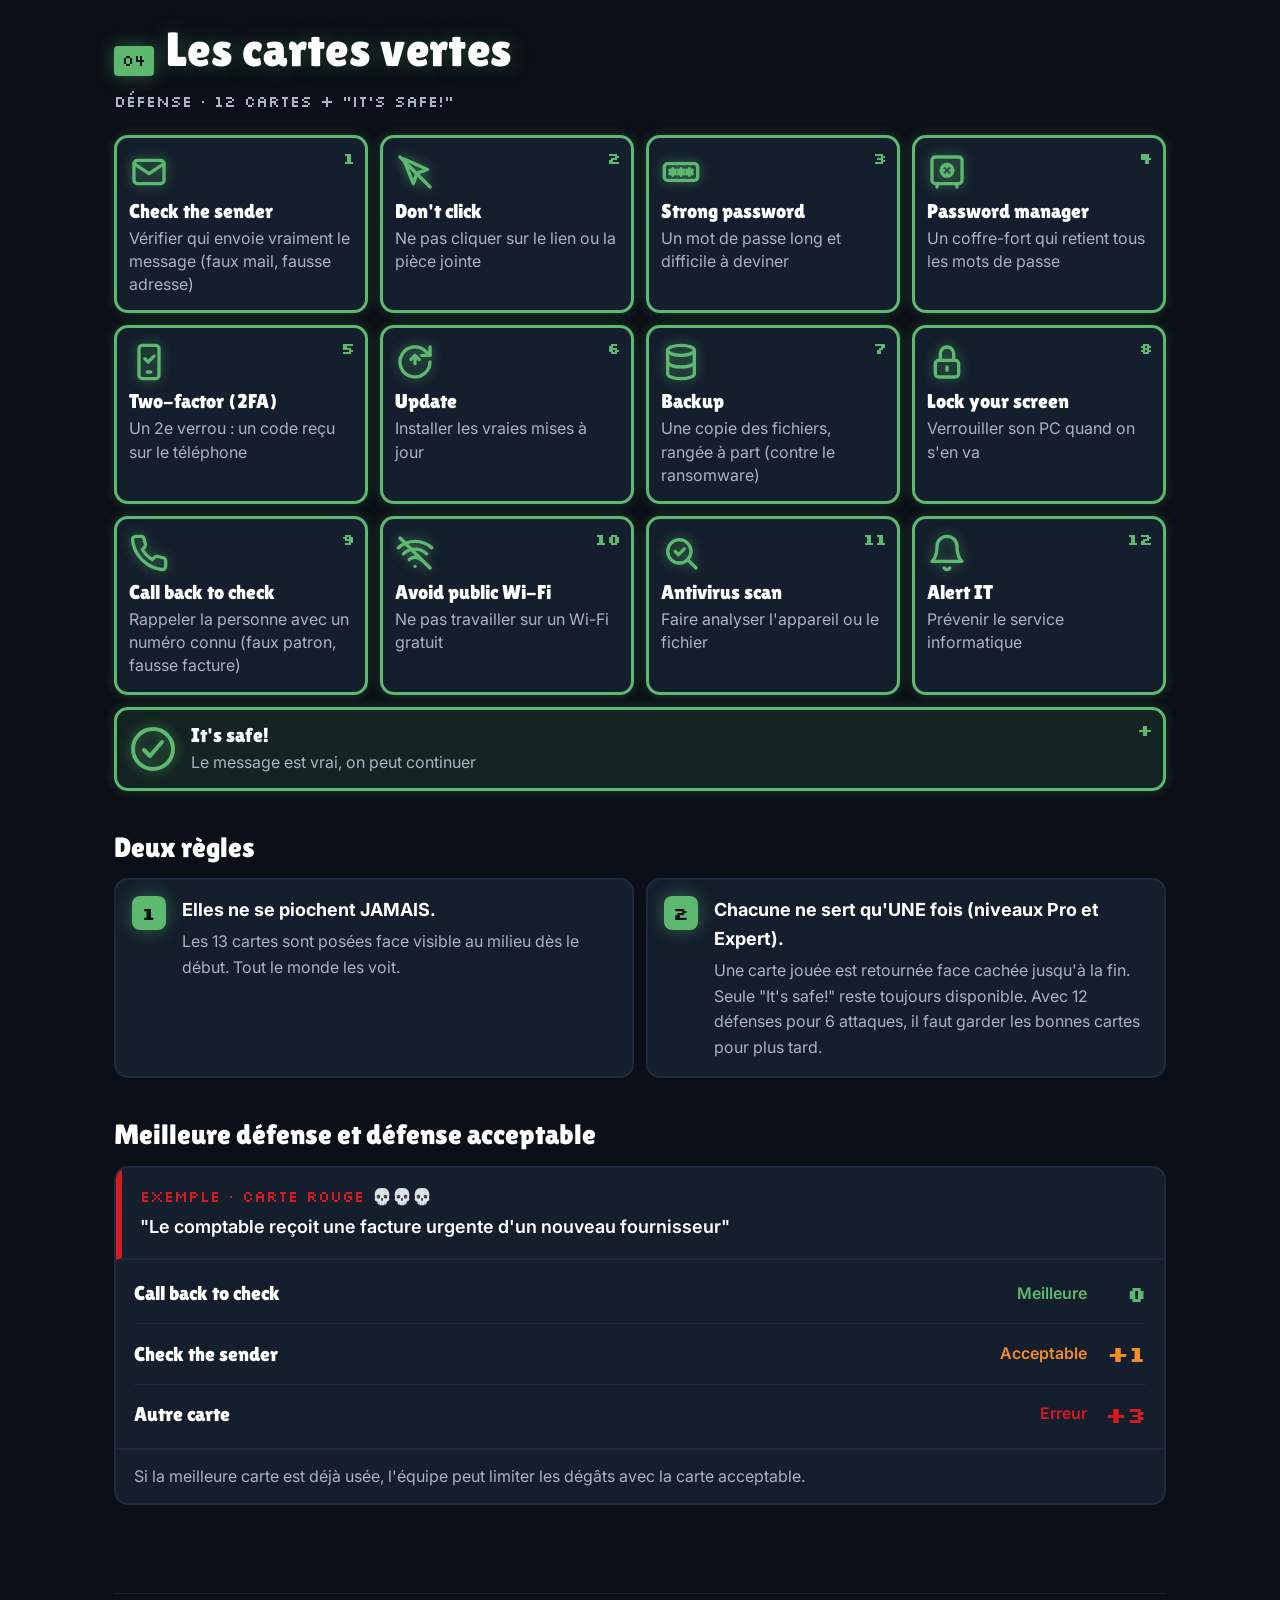
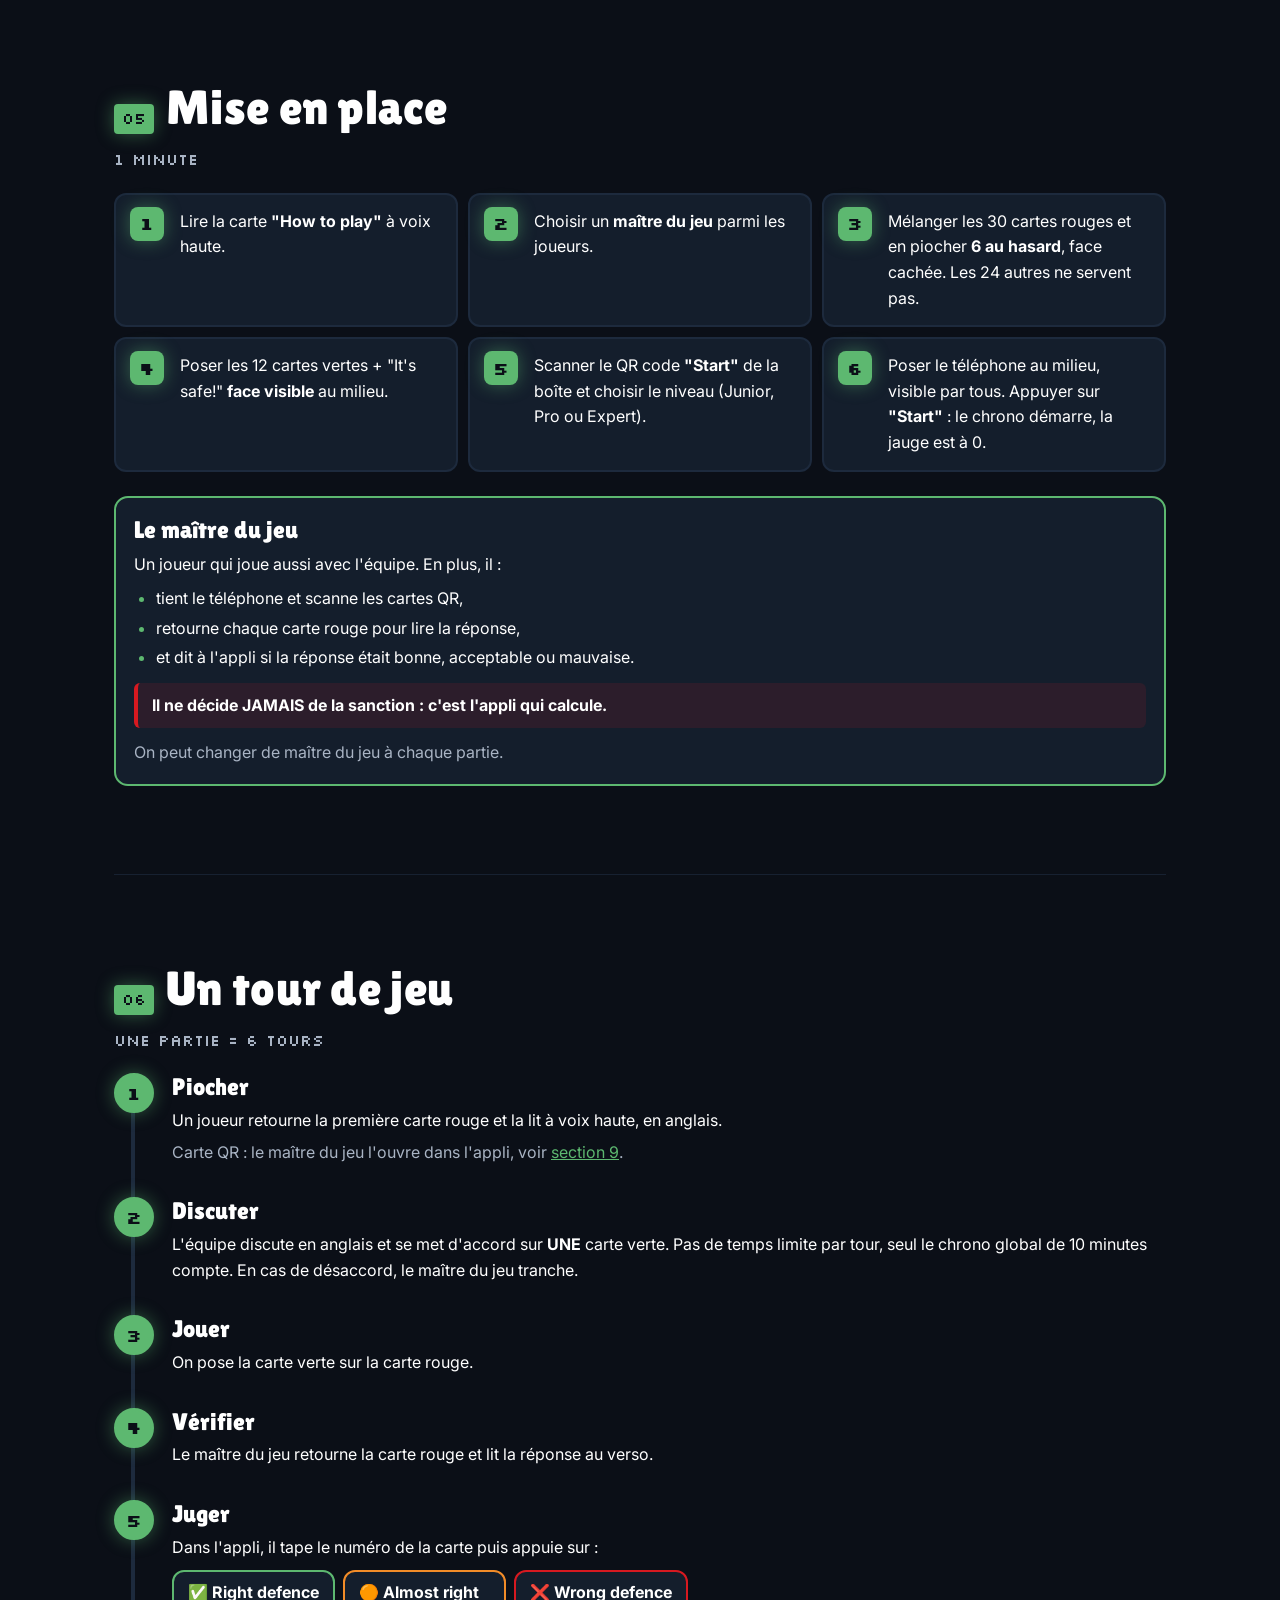
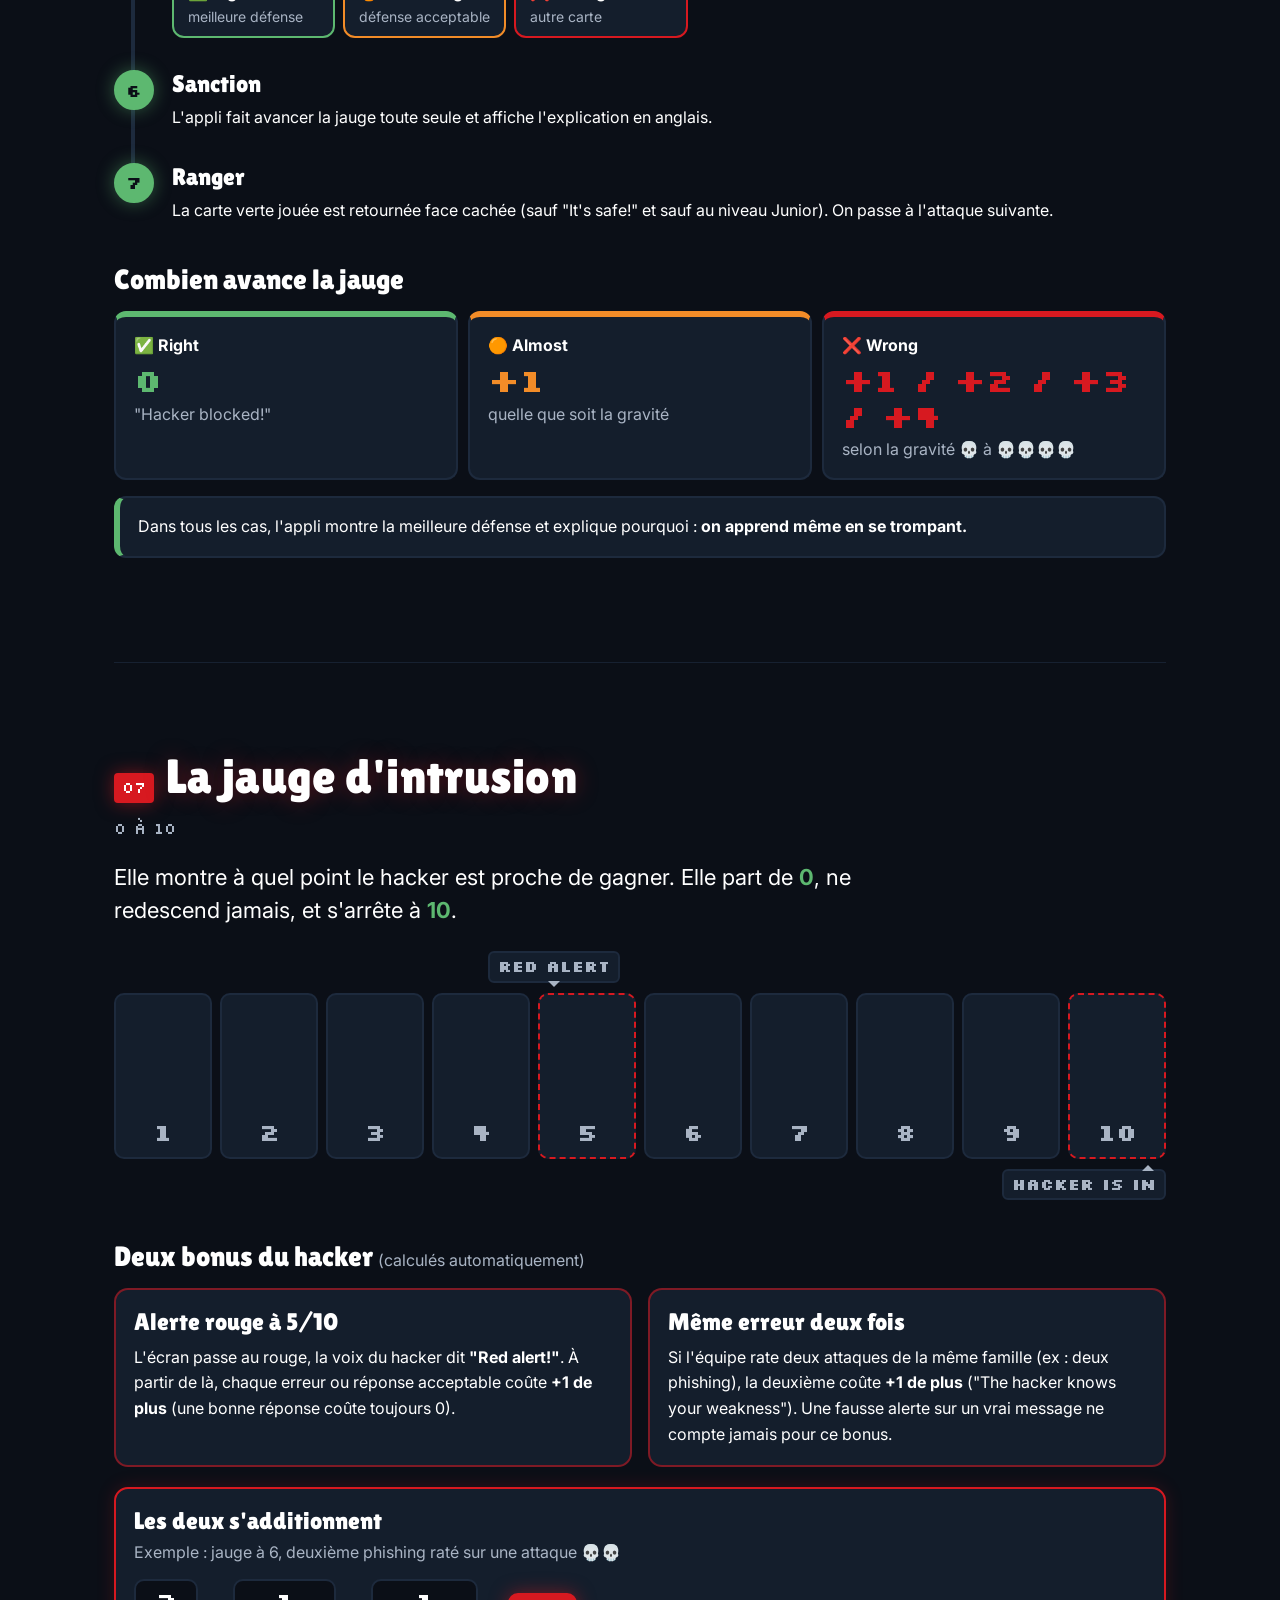
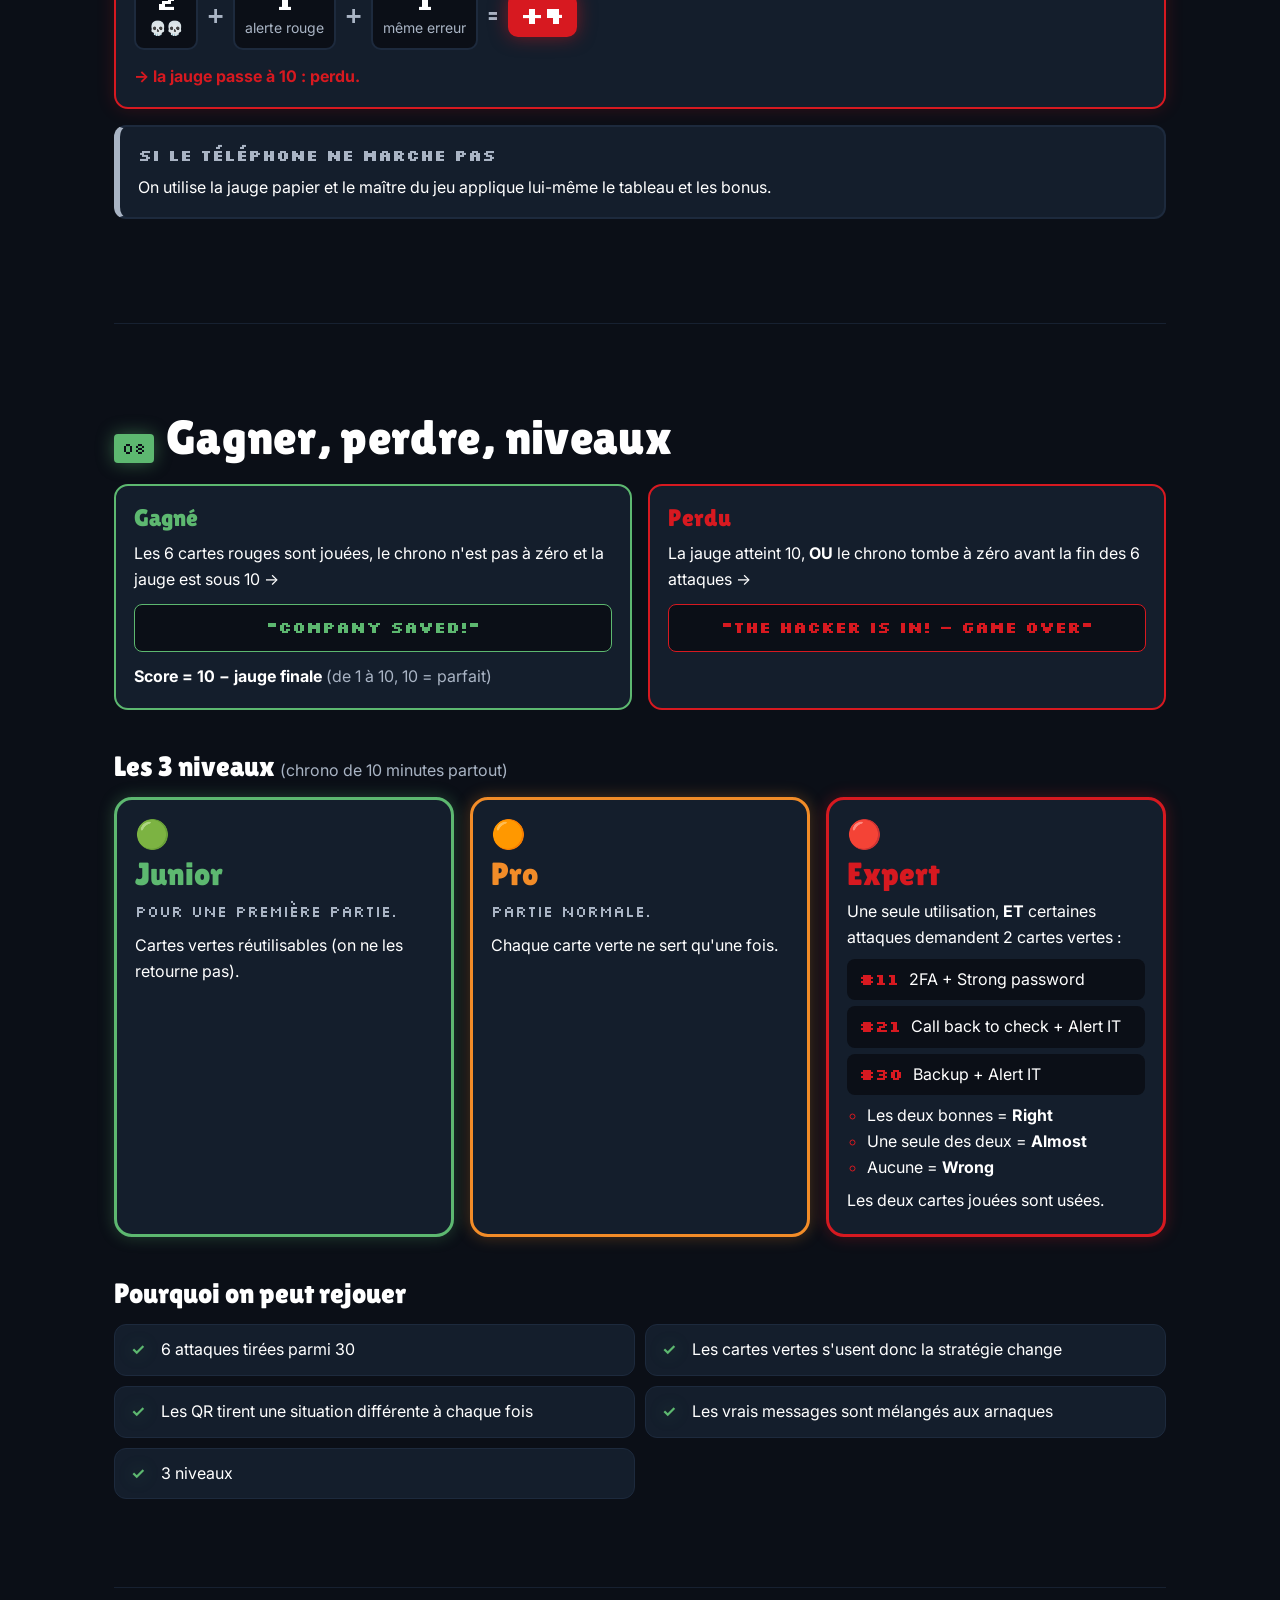
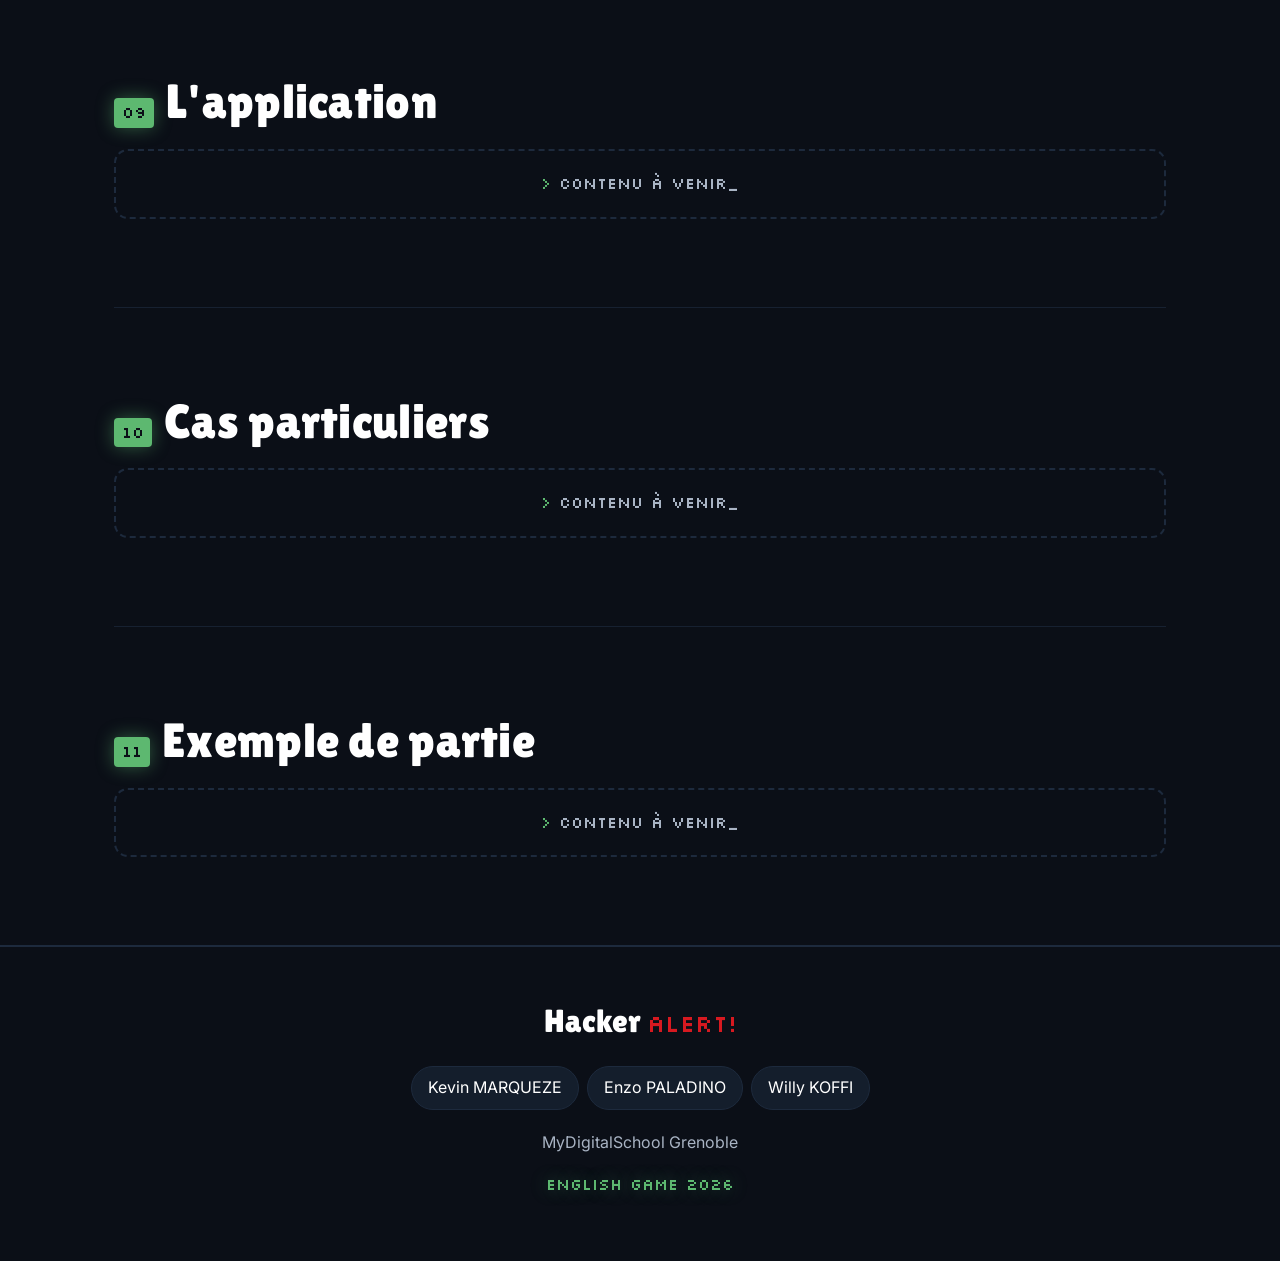
==== commit f77714ee: "feat: add new sections for game setup, gameplay, and scoring, including styles and structure" ====
--- a/regles.html
+++ b/regles.html
@@ -20,8 +20,11 @@
 <link rel="stylesheet" href="css/materiel.css">
 <link rel="stylesheet" href="css/attaques.css">
 <link rel="stylesheet" href="css/defenses.css">
+<link rel="stylesheet" href="css/mise-en-place.css">
+<link rel="stylesheet" href="css/tour.css">
 <link rel="stylesheet" href="css/cartes.css">
 <link rel="stylesheet" href="css/jauge.css">
+<link rel="stylesheet" href="css/niveaux.css">
 <link rel="stylesheet" href="css/footer.css">
 </head>
 <body class="no-js">
@@ -339,27 +342,218 @@
 
     <!-- 5 -->
     <section class="section reveal" id="mise-en-place" aria-labelledby="t-mep">
-      <div class="section__head"><span class="section__num">05</span><h2 class="section__title" id="t-mep">Mise en place</h2></div>
-      <div class="placeholder">Contenu à venir</div>
+      <div class="section__head">
+        <span class="section__num">05</span><h2 class="section__title" id="t-mep">Mise en place</h2>
+        <p class="section__sub">1 minute</p>
+      </div>
+
+      <ol class="setup">
+        <li>Lire la carte <strong>"How to play"</strong> à voix haute.</li>
+        <li>Choisir un <strong>maître du jeu</strong> parmi les joueurs.</li>
+        <li>Mélanger les 30 cartes rouges et en piocher <strong>6 au hasard</strong>, face cachée. Les 24 autres ne servent pas.</li>
+        <li>Poser les 12 cartes vertes + "It's safe!" <strong>face visible</strong> au milieu.</li>
+        <li>Scanner le QR code <strong>"Start"</strong> de la boîte et choisir le niveau (Junior, Pro ou Expert).</li>
+        <li>Poser le téléphone au milieu, visible par tous. Appuyer sur <strong>"Start"</strong> : le chrono démarre, la jauge est à 0.</li>
+      </ol>
+
+      <article class="block gm">
+        <h3 class="block__title">Le maître du jeu</h3>
+        <p>Un joueur qui joue aussi avec l'équipe. En plus, il :</p>
+        <ul class="gm__tasks">
+          <li>tient le téléphone et scanne les cartes QR,</li>
+          <li>retourne chaque carte rouge pour lire la réponse,</li>
+          <li>et dit à l'appli si la réponse était bonne, acceptable ou mauvaise.</li>
+        </ul>
+        <p class="gm__warning">Il ne décide JAMAIS de la sanction : c'est l'appli qui calcule.</p>
+        <p class="gm__note">On peut changer de maître du jeu à chaque partie.</p>
+      </article>
     </section>
 
     <!-- 6 -->
     <section class="section reveal" id="tour" aria-labelledby="t-tour">
-      <div class="section__head"><span class="section__num">06</span><h2 class="section__title" id="t-tour">Un tour de jeu</h2></div>
-      <div class="placeholder">Contenu à venir</div>
+      <div class="section__head">
+        <span class="section__num">06</span><h2 class="section__title" id="t-tour">Un tour de jeu</h2>
+        <p class="section__sub">Une partie = 6 tours</p>
+      </div>
+
+      <ol class="timeline" id="timeline">
+        <li class="timeline__step reveal">
+          <h3 class="timeline__title">Piocher</h3>
+          <p>Un joueur retourne la première carte rouge et la lit à voix haute, en anglais.</p>
+          <p class="timeline__aside">Carte QR : le maître du jeu l'ouvre dans l'appli, voir <a href="#application">section 9</a>.</p>
+        </li>
+        <li class="timeline__step reveal">
+          <h3 class="timeline__title">Discuter</h3>
+          <p>L'équipe discute en anglais et se met d'accord sur <strong>UNE</strong> carte verte. Pas de temps limite par tour, seul le chrono global de 10 minutes compte. En cas de désaccord, le maître du jeu tranche.</p>
+        </li>
+        <li class="timeline__step reveal">
+          <h3 class="timeline__title">Jouer</h3>
+          <p>On pose la carte verte sur la carte rouge.</p>
+        </li>
+        <li class="timeline__step reveal">
+          <h3 class="timeline__title">Vérifier</h3>
+          <p>Le maître du jeu retourne la carte rouge et lit la réponse au verso.</p>
+        </li>
+        <li class="timeline__step reveal">
+          <h3 class="timeline__title">Juger</h3>
+          <p>Dans l'appli, il tape le numéro de la carte puis appuie sur :</p>
+          <ul class="verdicts">
+            <li class="verdict verdict--right"><span lang="en">✅ Right defence</span><small>meilleure défense</small></li>
+            <li class="verdict verdict--almost"><span lang="en">🟠 Almost right</span><small>défense acceptable</small></li>
+            <li class="verdict verdict--wrong"><span lang="en">❌ Wrong defence</span><small>autre carte</small></li>
+          </ul>
+        </li>
+        <li class="timeline__step reveal">
+          <h3 class="timeline__title">Sanction</h3>
+          <p>L'appli fait avancer la jauge toute seule et affiche l'explication en anglais.</p>
+        </li>
+        <li class="timeline__step reveal">
+          <h3 class="timeline__title">Ranger</h3>
+          <p>La carte verte jouée est retournée face cachée (sauf "It's safe!" et sauf au niveau Junior). On passe à l'attaque suivante.</p>
+        </li>
+      </ol>
+
+      <h3 class="subhead">Combien avance la jauge</h3>
+      <ul class="moves">
+        <li class="move move--right">
+          <span class="move__label" lang="en">✅ Right</span>
+          <span class="move__cost">0</span>
+          <span class="move__note" lang="en">"Hacker blocked!"</span>
+        </li>
+        <li class="move move--almost">
+          <span class="move__label" lang="en">🟠 Almost</span>
+          <span class="move__cost">+1</span>
+          <span class="move__note">quelle que soit la gravité</span>
+        </li>
+        <li class="move move--wrong">
+          <span class="move__label" lang="en">❌ Wrong</span>
+          <span class="move__cost">+1 / +2 / +3 / +4</span>
+          <span class="move__note">selon la gravité 💀 à 💀💀💀💀</span>
+        </li>
+      </ul>
+
+      <div class="callout callout--green">
+        <p>Dans tous les cas, l'appli montre la meilleure défense et explique pourquoi : <strong>on apprend même en se trompant.</strong></p>
+      </div>
     </section>
 
     <!-- 7 -->
     <section class="section section--red reveal" id="jauge" aria-labelledby="t-jauge">
-      <div class="section__head"><span class="section__num">07</span><h2 class="section__title" id="t-jauge">La jauge d'intrusion</h2></div>
-      <div class="gauge" id="gauge" aria-hidden="true"></div>
-      <div class="placeholder">Contenu à venir</div>
+      <div class="section__head">
+        <span class="section__num">07</span><h2 class="section__title" id="t-jauge">La jauge d'intrusion</h2>
+        <p class="section__sub">0 à 10</p>
+      </div>
+
+      <p class="lead">Elle montre à quel point le hacker est proche de gagner. Elle part de <strong>0</strong>, ne redescend jamais, et s'arrête à <strong>10</strong>.</p>
+
+      <div class="meter" id="meter" aria-hidden="true">
+        <span class="meter__flag meter__flag--alert">RED ALERT</span>
+        <div class="gauge">
+          <div class="gauge__cell">1</div>
+          <div class="gauge__cell">2</div>
+          <div class="gauge__cell">3</div>
+          <div class="gauge__cell">4</div>
+          <div class="gauge__cell gauge__cell--alert">5</div>
+          <div class="gauge__cell">6</div>
+          <div class="gauge__cell">7</div>
+          <div class="gauge__cell">8</div>
+          <div class="gauge__cell">9</div>
+          <div class="gauge__cell gauge__cell--end">10</div>
+        </div>
+        <span class="meter__flag meter__flag--end">HACKER IS IN</span>
+      </div>
+
+      <h3 class="subhead">Deux bonus du hacker <small>(calculés automatiquement)</small></h3>
+      <div class="grid grid--2">
+        <article class="block block--red">
+          <h3 class="block__title">Alerte rouge à 5/10</h3>
+          <p>L'écran passe au rouge, la voix du hacker dit <strong lang="en">"Red alert!"</strong>. À partir de là, chaque erreur ou réponse acceptable coûte <strong>+1 de plus</strong> (une bonne réponse coûte toujours 0).</p>
+        </article>
+        <article class="block block--red">
+          <h3 class="block__title">Même erreur deux fois</h3>
+          <p>Si l'équipe rate deux attaques de la même famille (ex : deux phishing), la deuxième coûte <strong>+1 de plus</strong> (<span lang="en">"The hacker knows your weakness"</span>). Une fausse alerte sur un vrai message ne compte jamais pour ce bonus.</p>
+        </article>
+      </div>
+
+      <div class="combo">
+        <p class="combo__title">Les deux s'additionnent</p>
+        <p class="combo__context">Exemple : jauge à 6, deuxième phishing raté sur une attaque 💀💀</p>
+        <p class="calc">
+          <span class="calc__term"><b>2</b><small>💀💀</small></span>
+          <span class="calc__op">+</span>
+          <span class="calc__term"><b>1</b><small>alerte rouge</small></span>
+          <span class="calc__op">+</span>
+          <span class="calc__term"><b>1</b><small>même erreur</small></span>
+          <span class="calc__op">=</span>
+          <span class="calc__term calc__term--total"><b>+4</b></span>
+        </p>
+        <p class="combo__result">→ la jauge passe à 10 : perdu.</p>
+      </div>
+
+      <div class="callout callout--muted">
+        <p class="callout__title">Si le téléphone ne marche pas</p>
+        <p>On utilise la jauge papier et le maître du jeu applique lui-même le tableau et les bonus.</p>
+      </div>
     </section>
 
     <!-- 8 -->
     <section class="section reveal" id="gagner" aria-labelledby="t-gagner">
       <div class="section__head"><span class="section__num">08</span><h2 class="section__title" id="t-gagner">Gagner, perdre, niveaux</h2></div>
-      <div class="placeholder">Contenu à venir</div>
+
+      <div class="grid grid--2">
+        <article class="block outcome-end outcome-end--win">
+          <h3 class="block__title">Gagné</h3>
+          <p>Les 6 cartes rouges sont jouées, le chrono n'est pas à zéro et la jauge est sous 10 →</p>
+          <p class="screen" lang="en">"Company saved!"</p>
+          <p class="score">Score = 10 − jauge finale <small>(de 1 à 10, 10 = parfait)</small></p>
+        </article>
+        <article class="block outcome-end outcome-end--lose">
+          <h3 class="block__title">Perdu</h3>
+          <p>La jauge atteint 10, <strong>OU</strong> le chrono tombe à zéro avant la fin des 6 attaques →</p>
+          <p class="screen" lang="en">"The hacker is in! – Game over"</p>
+        </article>
+      </div>
+
+      <h3 class="subhead">Les 3 niveaux <small>(chrono de 10 minutes partout)</small></h3>
+      <ul class="levels">
+        <li class="level level--junior">
+          <span class="level__dot" aria-hidden="true">🟢</span>
+          <h3 class="level__name">Junior</h3>
+          <p class="level__tag">Pour une première partie.</p>
+          <p>Cartes vertes réutilisables (on ne les retourne pas).</p>
+        </li>
+        <li class="level level--pro">
+          <span class="level__dot" aria-hidden="true">🟠</span>
+          <h3 class="level__name">Pro</h3>
+          <p class="level__tag">Partie normale.</p>
+          <p>Chaque carte verte ne sert qu'une fois.</p>
+        </li>
+        <li class="level level--expert">
+          <span class="level__dot" aria-hidden="true">🔴</span>
+          <h3 class="level__name">Expert</h3>
+          <p>Une seule utilisation, <strong>ET</strong> certaines attaques demandent 2 cartes vertes :</p>
+          <ul class="level__combos">
+            <li><b>#11</b><span lang="en">2FA + Strong password</span></li>
+            <li><b>#21</b><span lang="en">Call back to check + Alert IT</span></li>
+            <li><b>#30</b><span lang="en">Backup + Alert IT</span></li>
+          </ul>
+          <ul class="level__rules">
+            <li>Les deux bonnes = <strong lang="en">Right</strong></li>
+            <li>Une seule des deux = <strong lang="en">Almost</strong></li>
+            <li>Aucune = <strong lang="en">Wrong</strong></li>
+          </ul>
+          <p>Les deux cartes jouées sont usées.</p>
+        </li>
+      </ul>
+
+      <h3 class="subhead">Pourquoi on peut rejouer</h3>
+      <ul class="checklist">
+        <li>6 attaques tirées parmi 30</li>
+        <li>Les cartes vertes s'usent donc la stratégie change</li>
+        <li>Les QR tirent une situation différente à chaque fois</li>
+        <li>Les vrais messages sont mélangés aux arnaques</li>
+        <li>3 niveaux</li>
+      </ul>
     </section>
 
     <!-- 9 -->
@@ -404,11 +598,19 @@
   var reduceMotion = window.matchMedia("(prefers-reduced-motion: reduce)");
   var hasIO = "IntersectionObserver" in window;
 
-  /* Couleur selon le niveau 0..10 : vert -> orange -> rouge */
+  /* Couleur selon le niveau 0..10 : vert -> orange -> rouge (alerte rouge à 5) */
   function levelColor(n) {
-    if (n <= 3) return "#5DB870";
-    if (n <= 6) return "#F28C28";
+    if (n <= 2) return "#5DB870";
+    if (n <= 4) return "#F28C28";
     return "#D71920";
+  }
+
+  /* Avancement (0 à 1) d'un élément entre deux lignes de l'écran */
+  function progressBetween(el, startRatio, endRatio) {
+    var vh = window.innerHeight;
+    var top = el.getBoundingClientRect().top;
+    var p = (vh * startRatio - top) / (vh * (startRatio - endRatio));
+    return Math.min(1, Math.max(0, p));
   }
 
   /* ---------- Barre INTRUSION ---------- */
@@ -418,7 +620,6 @@
   var ticking = false;
 
   function updateBar() {
-    ticking = false;
     var doc = document.documentElement;
     var max = doc.scrollHeight - window.innerHeight;
     var p = max > 0 ? Math.min(1, Math.max(0, window.scrollY / max)) : 0;
@@ -428,11 +629,42 @@
     label.textContent = "INTRUSION " + n + "/10";
     bar.setAttribute("aria-valuenow", n);
   }
+
+  /* ---------- Jauge d'intrusion : se remplit au scroll ---------- */
+  var meter = document.getElementById("meter");
+  var cells = meter ? meter.querySelectorAll(".gauge__cell") : [];
+
+  function updateGauge() {
+    if (!meter) return;
+    var n = Math.round(progressBetween(meter, 0.9, 0.35) * 10);
+    cells.forEach(function (c, idx) { c.classList.toggle("is-on", idx < n); });
+    meter.classList.toggle("is-alert", n >= 5);
+    meter.classList.toggle("is-breached", n >= 10);
+  }
+
+  /* ---------- Timeline : la ligne se trace au scroll ---------- */
+  var timeline = document.getElementById("timeline");
+
+  function updateTimeline() {
+    if (!timeline) return;
+    var vh = window.innerHeight;
+    var rect = timeline.getBoundingClientRect();
+    var p = (vh * 0.6 - rect.top) / rect.height;
+    timeline.style.setProperty("--progress", Math.min(1, Math.max(0, p)));
+  }
+
+  /* ---------- Un seul calcul par image ---------- */
+  function onScroll() {
+    ticking = false;
+    updateBar();
+    updateGauge();
+    updateTimeline();
+  }
   window.addEventListener("scroll", function () {
-    if (!ticking) { ticking = true; requestAnimationFrame(updateBar); }
+    if (!ticking) { ticking = true; requestAnimationFrame(onScroll); }
   }, { passive: true });
-  window.addEventListener("resize", updateBar);
-  updateBar();
+  window.addEventListener("resize", onScroll);
+  onScroll();
 
   /* ---------- Apparition des sections ---------- */
   var reveals = document.querySelectorAll(".reveal");
@@ -445,34 +677,6 @@
       });
     }, { threshold: 0.12, rootMargin: "0px 0px -40px 0px" });
     reveals.forEach(function (el) { revealIO.observe(el); });
-  }
-
-  /* ---------- Jauge case par case ---------- */
-  var gauge = document.getElementById("gauge");
-  var cells = [];
-  for (var i = 1; i <= 10; i++) {
-    var c = document.createElement("div");
-    c.className = "gauge__cell";
-    c.textContent = i;
-    c.style.setProperty("--cell-color", levelColor(i));
-    gauge.appendChild(c);
-    cells.push(c);
-  }
-  function fillGauge() {
-    if (reduceMotion.matches) {
-      cells.forEach(function (c) { c.classList.add("is-on"); });
-      return;
-    }
-    cells.forEach(function (c, idx) {
-      setTimeout(function () { c.classList.add("is-on"); }, 300 + idx * 180);
-    });
-  }
-  if (!hasIO) { fillGauge(); }
-  else {
-    var gaugeIO = new IntersectionObserver(function (entries) {
-      if (entries[0].isIntersecting) { fillGauge(); gaugeIO.disconnect(); }
-    }, { threshold: 0.6 });
-    gaugeIO.observe(gauge);
   }
 
   /* ---------- Cartes : retournement au toucher ---------- */
--- a/css/sections.css
+++ b/css/sections.css
@@ -163,6 +163,39 @@
   margin-top: 6px;
 }
 
+/* Liste à coches (sections 01 et 08) */
+.checklist {
+  list-style: none;
+  padding: 0;
+  margin: 0;
+  display: grid;
+  gap: 10px;
+}
+
+.checklist li {
+  position: relative;
+  padding: 12px 14px 12px 46px;
+  background: var(--navy-2);
+  border: 1px solid var(--navy);
+  border-radius: 12px;
+}
+
+.checklist li::before {
+  content: "✓";
+  position: absolute;
+  left: 16px;
+  top: 12px;
+  font-weight: 700;
+  color: var(--green);
+  text-shadow: var(--glow-green);
+}
+
+@media (min-width: 640px) {
+  .checklist {
+    grid-template-columns: repeat(2, 1fr);
+  }
+}
+
 /* ---------- Bloc "Contenu à venir" ---------- */
 .placeholder {
   border: 2px dashed var(--navy);
--- a/css/bref.css
+++ b/css/bref.css
@@ -32,37 +32,9 @@
   margin-top: 24px;
 }
 
-/* ---------- Ce qu'on apprend ---------- */
-.checklist {
-  list-style: none;
-  padding: 0;
-  margin: 0;
-  display: grid;
-  gap: 10px;
-}
-
-.checklist li {
-  position: relative;
-  padding: 12px 14px 12px 46px;
-  background: var(--navy-2);
-  border: 1px solid var(--navy);
-  border-radius: 12px;
-}
-
-.checklist li::before {
-  content: "✓";
-  position: absolute;
-  left: 16px;
-  top: 12px;
-  font-weight: 700;
-  color: var(--green);
-  text-shadow: var(--glow-green);
-}
-
 /* ---------- Tablette / ordinateur ---------- */
 @media (min-width: 640px) {
-  .fiche,
-  .checklist {
+  .fiche {
     grid-template-columns: repeat(2, 1fr);
   }
 }
--- a/css/mise-en-place.css
+++ b/css/mise-en-place.css
@@ -0,0 +1,88 @@
+/* =========================================================
+   SECTION 05 : MISE EN PLACE
+   ========================================================= */
+
+/* ---------- Les 6 étapes ---------- */
+.setup {
+  list-style: none;
+  counter-reset: setup;
+  padding: 0;
+  margin: 0;
+  display: grid;
+  grid-template-columns: 1fr;
+  gap: 10px;
+}
+
+.setup li {
+  counter-increment: setup;
+  position: relative;
+  min-height: 62px;
+  padding: 14px 16px 14px 64px;
+  background: var(--navy-2);
+  border: 2px solid var(--navy);
+  border-radius: 12px;
+}
+
+.setup li::before {
+  content: counter(setup);
+  position: absolute;
+  left: 14px;
+  top: 12px;
+  width: 34px;
+  height: 34px;
+  display: grid;
+  place-items: center;
+  border-radius: 8px;
+  background: var(--green);
+  color: var(--bg);
+  font-family: var(--font-pixel);
+  font-weight: 700;
+  font-size: 18px;
+  box-shadow: var(--glow-green);
+}
+
+/* ---------- Le maître du jeu ---------- */
+.gm {
+  margin-top: 24px;
+  border-color: var(--green);
+}
+
+.gm__tasks {
+  margin: 8px 0;
+  padding-left: 22px;
+}
+
+.gm__tasks li + li {
+  margin-top: 4px;
+}
+
+.gm__tasks li::marker {
+  color: var(--green);
+}
+
+.block p.gm__warning {
+  margin-top: 12px;
+  padding: 10px 14px;
+  border-left: 4px solid var(--red);
+  border-radius: 6px;
+  background: rgba(215, 25, 32, .12);
+  font-weight: 700;
+}
+
+.block p.gm__note {
+  margin-top: 12px;
+  color: var(--muted);
+}
+
+/* ---------- Tablette / ordinateur ---------- */
+@media (min-width: 640px) {
+  .setup {
+    grid-template-columns: repeat(2, 1fr);
+  }
+}
+
+@media (min-width: 960px) {
+  .setup {
+    grid-template-columns: repeat(3, 1fr);
+  }
+}
--- a/css/tour.css
+++ b/css/tour.css
@@ -0,0 +1,212 @@
+/* =========================================================
+   SECTION 06 : UN TOUR DE JEU (timeline verticale)
+   ========================================================= */
+
+/* ---------- Timeline ---------- */
+.timeline {
+  --progress: 0;
+  --rail-x: 19px;
+  position: relative;
+  list-style: none;
+  counter-reset: step;
+  padding: 0;
+  margin: 0;
+}
+
+/* Rail gris */
+.timeline::before,
+.timeline::after {
+  content: "";
+  position: absolute;
+  top: 20px;
+  bottom: 20px;
+  left: var(--rail-x);
+  width: 4px;
+  margin-left: -2px;
+  border-radius: 2px;
+}
+
+.timeline::before {
+  background: var(--navy);
+}
+
+/* Remplissage vert qui suit le scroll */
+.timeline::after {
+  background: var(--green);
+  box-shadow: var(--glow-green);
+  transform-origin: top;
+  transform: scaleY(var(--progress));
+}
+
+.timeline__step {
+  counter-increment: step;
+  position: relative;
+  padding: 0 0 28px 58px;
+}
+
+.timeline__step:last-child {
+  padding-bottom: 0;
+}
+
+/* Pastille numérotée */
+.timeline__step::before {
+  content: counter(step);
+  position: absolute;
+  z-index: 1;
+  left: 0;
+  top: 0;
+  width: 40px;
+  height: 40px;
+  display: grid;
+  place-items: center;
+  border: 3px solid var(--green);
+  border-radius: 50%;
+  background: var(--bg);
+  color: var(--green);
+  font-family: var(--font-pixel);
+  font-weight: 700;
+  font-size: 18px;
+  transition: background-color .4s, color .4s, box-shadow .4s;
+}
+
+.timeline__step.is-visible::before {
+  background: var(--green);
+  color: var(--bg);
+  box-shadow: var(--glow-green);
+}
+
+/* Les étapes arrivent de la gauche */
+.timeline__step.reveal {
+  transform: translateX(-24px);
+}
+
+.timeline__step.reveal.is-visible {
+  transform: none;
+}
+
+.timeline__title {
+  margin: 4px 0 6px;
+  font-family: var(--font-title);
+  font-weight: 400;
+  font-size: 24px;
+  line-height: 1.2;
+}
+
+.timeline__step p {
+  margin: 0;
+}
+
+.timeline__step p + p {
+  margin-top: 6px;
+}
+
+.timeline__aside {
+  color: var(--muted);
+}
+
+/* ---------- Boutons de l'appli (étape Juger) ---------- */
+.verdicts {
+  list-style: none;
+  padding: 0;
+  margin: 10px 0 0;
+  display: flex;
+  flex-wrap: wrap;
+  gap: 8px;
+}
+
+.verdict {
+  display: flex;
+  flex-direction: column;
+  padding: 8px 14px;
+  border: 2px solid var(--verdict-color);
+  border-radius: 12px;
+  background: var(--navy-2);
+}
+
+.verdict span {
+  font-weight: 700;
+}
+
+.verdict small {
+  font-size: 14px;
+  color: var(--muted);
+}
+
+.verdict--right {
+  --verdict-color: var(--green);
+}
+
+.verdict--almost {
+  --verdict-color: var(--orange);
+}
+
+.verdict--wrong {
+  --verdict-color: var(--red);
+}
+
+/* ---------- Combien avance la jauge ---------- */
+.moves {
+  list-style: none;
+  padding: 0;
+  margin: 0;
+  display: grid;
+  grid-template-columns: 1fr;
+  gap: 10px;
+}
+
+.move {
+  display: flex;
+  flex-direction: column;
+  gap: 4px;
+  padding: 16px 18px;
+  background: var(--navy-2);
+  border: 2px solid var(--navy);
+  border-top: 6px solid var(--move-color);
+  border-radius: 12px;
+}
+
+.move--right {
+  --move-color: var(--green);
+}
+
+.move--almost {
+  --move-color: var(--orange);
+}
+
+.move--wrong {
+  --move-color: var(--red);
+}
+
+.move__label {
+  font-weight: 700;
+}
+
+.move__cost {
+  font-family: var(--font-pixel);
+  font-weight: 700;
+  font-size: clamp(24px, 7vw, 32px);
+  line-height: 1.1;
+  color: var(--move-color);
+}
+
+.move__note {
+  color: var(--muted);
+}
+
+/* ---------- Ordinateur ---------- */
+@media (min-width: 768px) {
+  .moves {
+    grid-template-columns: repeat(3, 1fr);
+  }
+}
+
+/* ---------- Réduire les animations ---------- */
+@media (prefers-reduced-motion: reduce) {
+  .timeline::after {
+    transform: none;
+  }
+
+  .timeline__step.reveal {
+    transform: none;
+  }
+}
--- a/css/jauge.css
+++ b/css/jauge.css
@@ -1,39 +1,247 @@
 /* =========================================================
-   JAUGE D'INTRUSION (10 cases, vert -> orange -> rouge)
+   SECTION 07 : LA JAUGE D'INTRUSION (10 cases, se remplit au scroll)
    ========================================================= */
 
+/* ---------- Conteneur : drapeaux + jauge sur la même grille ---------- */
+.meter {
+  display: grid;
+  grid-template-columns: repeat(10, 1fr);
+  column-gap: 4px;
+  row-gap: 10px;
+  margin: 8px 0 12px;
+}
+
+.meter .gauge {
+  grid-column: 1 / -1;
+}
+
+/* ---------- Les 10 cases ---------- */
 .gauge {
   display: grid;
   grid-template-columns: repeat(10, 1fr);
   gap: 4px;
-  margin-top: 8px;
 }
 
 .gauge__cell {
-  aspect-ratio: 1 / 1.6;
-  border-radius: 6px;
-  border: 2px solid var(--navy);
-  background: var(--navy-2);
+  --cell-color: var(--red);
+  aspect-ratio: 1 / 2;
   display: flex;
   align-items: flex-end;
   justify-content: center;
-  padding-bottom: 4px;
-  font-family: var(--font-pixel);
+  padding-bottom: 6px;
+  border: 2px solid var(--navy);
+  border-radius: 6px;
+  background: var(--navy-2);
+  font-family: var(--font-pixel);
+  font-weight: 700;
   font-size: 16px;
   color: var(--muted);
-  transition: background-color .3s, box-shadow .3s, color .3s, border-color .3s;
-}
-
+  transition: background-color .3s, box-shadow .3s, color .3s, border-color .3s, transform .3s;
+}
+
+/* Couleur de chaque case : vert, orange, puis rouge dès l'alerte */
+.gauge__cell:nth-child(-n + 2) {
+  --cell-color: var(--green);
+}
+
+.gauge__cell:nth-child(3),
+.gauge__cell:nth-child(4) {
+  --cell-color: var(--orange);
+}
+
+/* Cases repères (5 et 10) marquées même vides */
+.gauge__cell--alert,
+.gauge__cell--end {
+  border-style: dashed;
+  border-color: var(--red);
+}
+
+/* Case allumée */
 .gauge__cell.is-on {
   background: var(--cell-color);
   border-color: var(--cell-color);
-  box-shadow: 0 0 12px var(--cell-color);
+  border-style: solid;
+  box-shadow: 0 0 14px var(--cell-color);
   color: var(--bg);
-}
-
-/* Espace entre la jauge et le texte en dessous */
-.gauge + .placeholder {
-  margin-top: 20px;
+  transform: translateY(-3px);
+}
+
+.gauge__cell--alert.is-on,
+.gauge__cell--end.is-on {
+  color: var(--white);
+}
+
+/* Sans JavaScript : jauge pleine */
+.no-js .gauge__cell {
+  background: var(--cell-color);
+  border-color: var(--cell-color);
+  color: var(--bg);
+}
+
+/* ---------- Drapeaux RED ALERT et HACKER IS IN ---------- */
+.meter__flag {
+  position: relative;
+  white-space: nowrap;
+  padding: 4px 8px;
+  font-family: var(--font-pixel);
+  font-weight: 700;
+  font-size: 16px;
+  line-height: 1.2;
+  color: var(--muted);
+  background: var(--navy-2);
+  border: 2px solid var(--navy);
+  border-radius: 6px;
+  transition: color .3s, background-color .3s, border-color .3s, box-shadow .3s;
+}
+
+/* Au-dessus de la case 5 */
+.meter__flag--alert {
+  grid-column: 5;
+  justify-self: center;
+}
+
+/* Sous la case 10 */
+.meter__flag--end {
+  grid-column: 10;
+  justify-self: end;
+}
+
+/* Petite flèche vers la case */
+.meter__flag::after {
+  content: "";
+  position: absolute;
+  border: 6px solid transparent;
+}
+
+.meter__flag--alert::after {
+  top: 100%;
+  left: 50%;
+  margin-left: -6px;
+  border-top-color: currentColor;
+}
+
+.meter__flag--end::after {
+  bottom: 100%;
+  right: 10px;
+  border-bottom-color: currentColor;
+}
+
+/* Allumés quand la jauge les atteint */
+.meter.is-alert .meter__flag--alert,
+.meter.is-breached .meter__flag--end,
+.no-js .meter__flag {
+  color: var(--white);
+  background: var(--red);
+  border-color: var(--red);
+  box-shadow: var(--glow-red);
+}
+
+.meter.is-alert .meter__flag--alert::after,
+.meter.is-breached .meter__flag--end::after {
+  color: var(--red);
+}
+
+.meter.is-alert .meter__flag--alert {
+  animation: flag-blink 1s steps(1) infinite;
+}
+
+.meter.is-breached .meter__flag--alert {
+  animation: none;
+}
+
+@keyframes flag-blink {
+  50% {
+    opacity: .55;
+  }
+}
+
+/* ---------- Exemple de calcul ---------- */
+.combo {
+  margin: 20px 0 16px;
+  padding: 18px;
+  background: var(--navy-2);
+  border: 2px solid var(--red);
+  border-radius: 14px;
+  box-shadow: 0 0 18px rgba(215, 25, 32, .2);
+}
+
+.combo__title {
+  margin: 0;
+  font-family: var(--font-title);
+  font-size: 24px;
+  line-height: 1.2;
+}
+
+.combo__context {
+  margin: 4px 0 14px;
+  color: var(--muted);
+}
+
+.calc {
+  margin: 0;
+  display: flex;
+  flex-wrap: wrap;
+  align-items: center;
+  gap: 8px;
+}
+
+.calc__term {
+  min-width: 64px;
+  display: inline-flex;
+  flex-direction: column;
+  align-items: center;
+  padding: 8px 10px;
+  border: 2px solid var(--navy);
+  border-radius: 10px;
+  background: var(--bg);
+}
+
+.calc__term b {
+  font-family: var(--font-pixel);
+  font-size: 24px;
+  line-height: 1;
+}
+
+.calc__term small {
+  margin-top: 4px;
+  font-size: 14px;
+  color: var(--muted);
+}
+
+.calc__term--total {
+  border-color: var(--red);
+  background: var(--red);
+  box-shadow: var(--glow-red);
+}
+
+.calc__op {
+  font-family: var(--font-pixel);
+  font-size: 22px;
+  color: var(--muted);
+}
+
+.combo__result {
+  margin: 14px 0 0;
+  font-weight: 700;
+  color: var(--red);
+}
+
+/* ---------- Ordinateur : jauge plus grande ---------- */
+@media (min-width: 768px) {
+  .meter,
+  .gauge {
+    column-gap: 8px;
+  }
+
+  .gauge {
+    gap: 8px;
+  }
+
+  .gauge__cell {
+    aspect-ratio: 1 / 1.7;
+    font-size: 24px;
+    border-radius: 10px;
+  }
 }
 
 /* ---------- Très petits écrans ---------- */
--- a/css/niveaux.css
+++ b/css/niveaux.css
@@ -0,0 +1,139 @@
+/* =========================================================
+   SECTION 08 : GAGNER, PERDRE, NIVEAUX
+   ========================================================= */
+
+/* ---------- Gagné / Perdu ---------- */
+.outcome-end--win {
+  --end-color: var(--green);
+  border-color: var(--green);
+}
+
+.outcome-end--lose {
+  --end-color: var(--red);
+  border-color: var(--red);
+}
+
+.outcome-end .block__title {
+  color: var(--end-color);
+}
+
+/* Message affiché par l'appli */
+.block p.screen {
+  margin-top: 12px;
+  padding: 10px 14px;
+  border-radius: 8px;
+  background: var(--bg);
+  border: 1px solid var(--end-color);
+  font-family: var(--font-pixel);
+  font-weight: 700;
+  font-size: 16px;
+  color: var(--end-color);
+  text-align: center;
+}
+
+.block p.score {
+  margin-top: 12px;
+  font-weight: 700;
+}
+
+.score small {
+  font-weight: 400;
+  font-size: 16px;
+  color: var(--muted);
+}
+
+/* ---------- Les 3 niveaux : empilés mobile, côte à côte ordinateur ---------- */
+.levels {
+  list-style: none;
+  padding: 0;
+  margin: 0;
+  display: grid;
+  grid-template-columns: 1fr;
+  gap: 16px;
+}
+
+.level {
+  display: flex;
+  flex-direction: column;
+  gap: 8px;
+  padding: 20px 18px;
+  background: var(--navy-2);
+  border: 3px solid var(--level-color);
+  border-radius: 18px;
+  box-shadow: 0 0 16px color-mix(in srgb, var(--level-color) 30%, transparent);
+}
+
+.level--junior {
+  --level-color: var(--green);
+}
+
+.level--pro {
+  --level-color: var(--orange);
+}
+
+.level--expert {
+  --level-color: var(--red);
+}
+
+.level p {
+  margin: 0;
+}
+
+.level__dot {
+  font-size: 28px;
+  line-height: 1;
+}
+
+.level__name {
+  margin: 0;
+  font-family: var(--font-title);
+  font-weight: 400;
+  font-size: 32px;
+  line-height: 1.1;
+  color: var(--level-color);
+}
+
+.level__tag {
+  font-family: var(--font-pixel);
+  font-size: 16px;
+  color: var(--muted);
+}
+
+/* Combinaisons de 2 cartes (Expert) */
+.level__combos {
+  list-style: none;
+  padding: 0;
+  margin: 0;
+  display: grid;
+  gap: 6px;
+}
+
+.level__combos li {
+  display: flex;
+  align-items: baseline;
+  gap: 10px;
+  padding: 8px 12px;
+  border-radius: 8px;
+  background: var(--bg);
+}
+
+.level__combos b {
+  font-family: var(--font-pixel);
+  color: var(--red);
+}
+
+.level__rules {
+  margin: 0;
+  padding-left: 20px;
+}
+
+.level__rules li::marker {
+  color: var(--red);
+}
+
+/* ---------- Ordinateur ---------- */
+@media (min-width: 900px) {
+  .levels {
+    grid-template-columns: repeat(3, 1fr);
+  }
+}
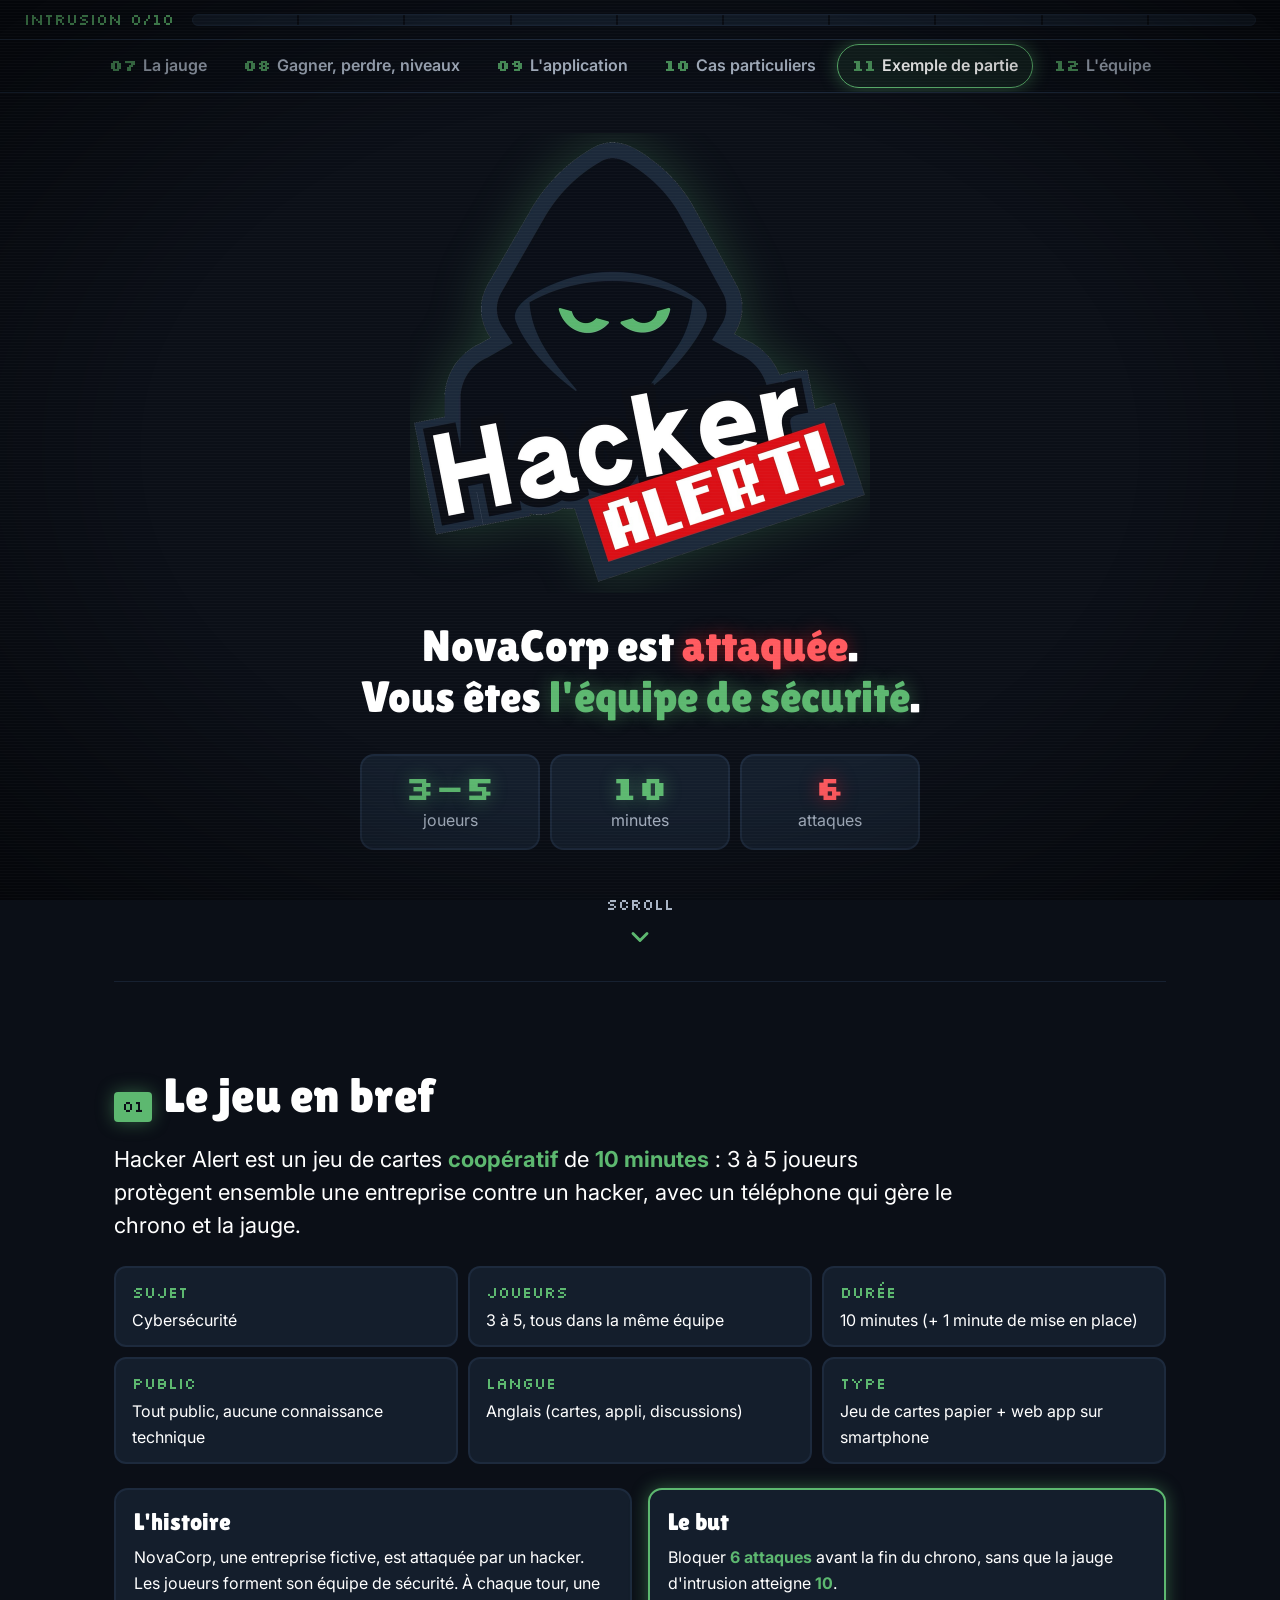
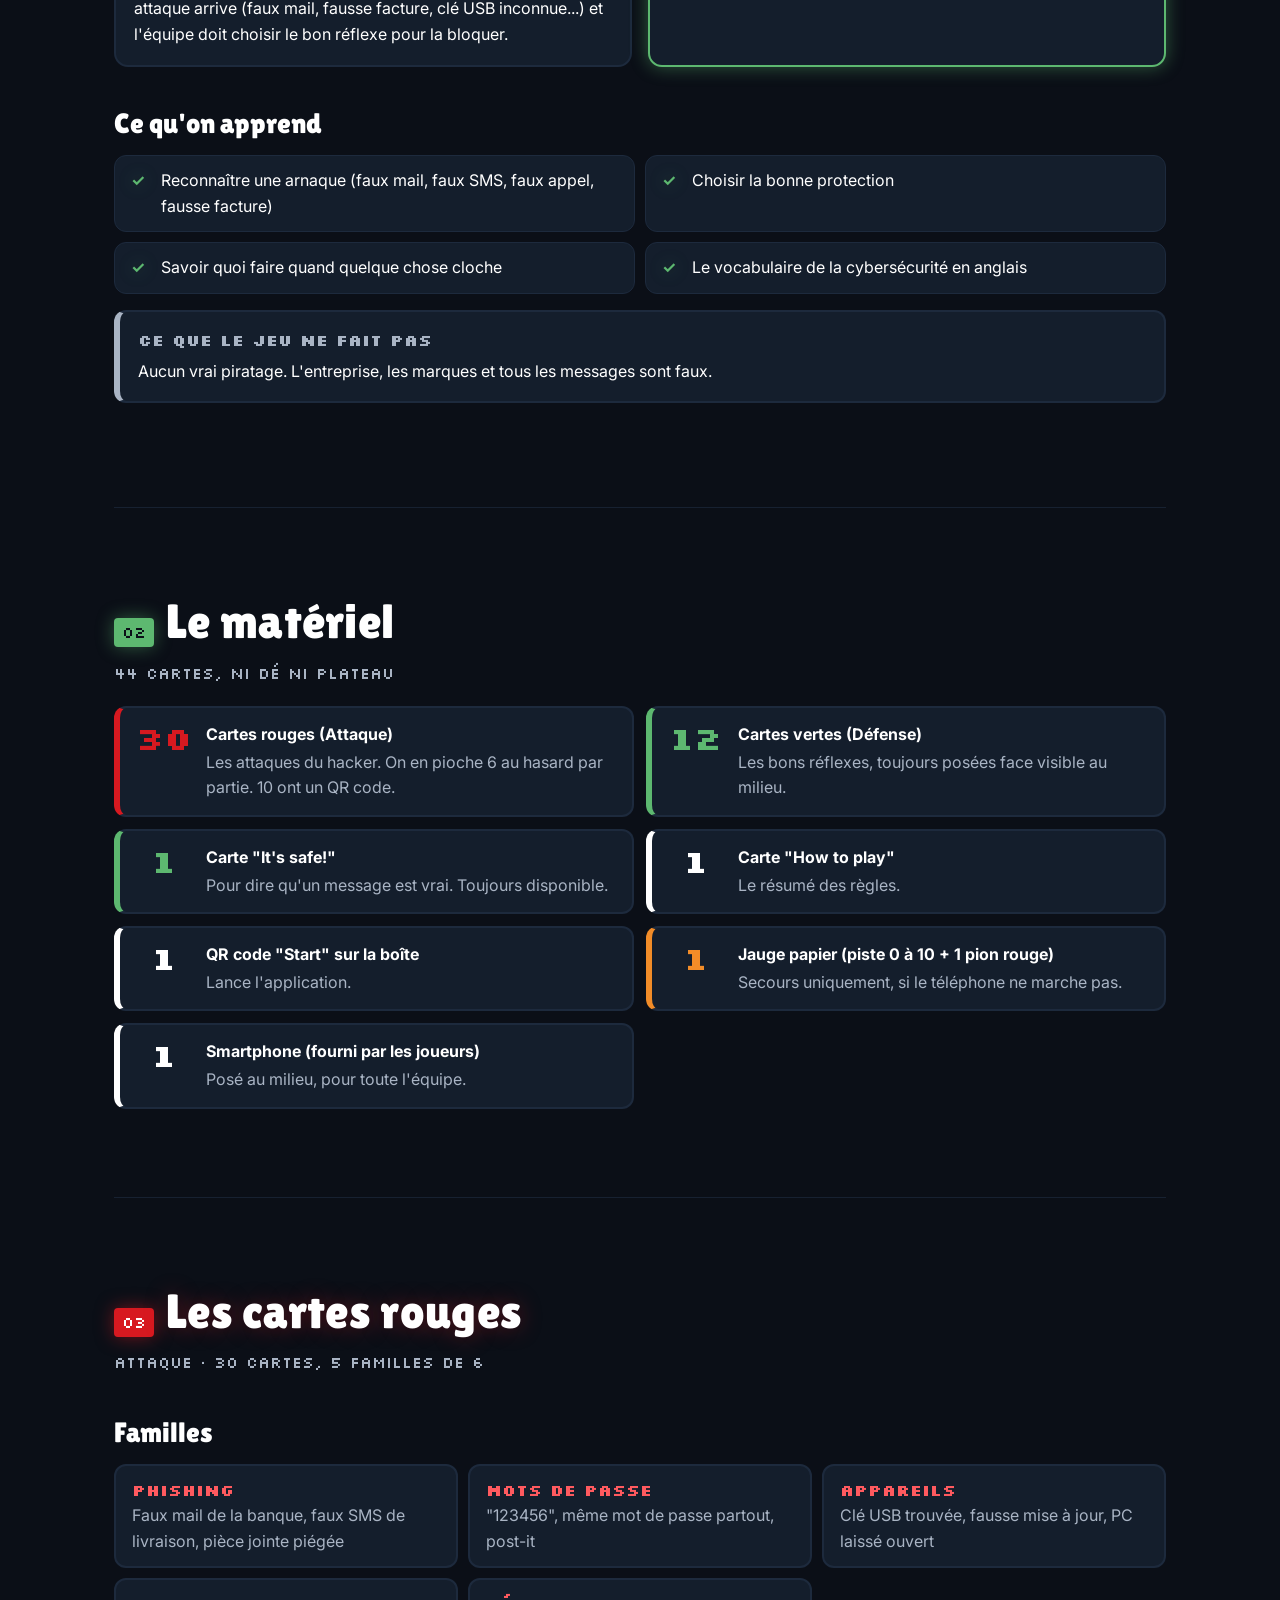
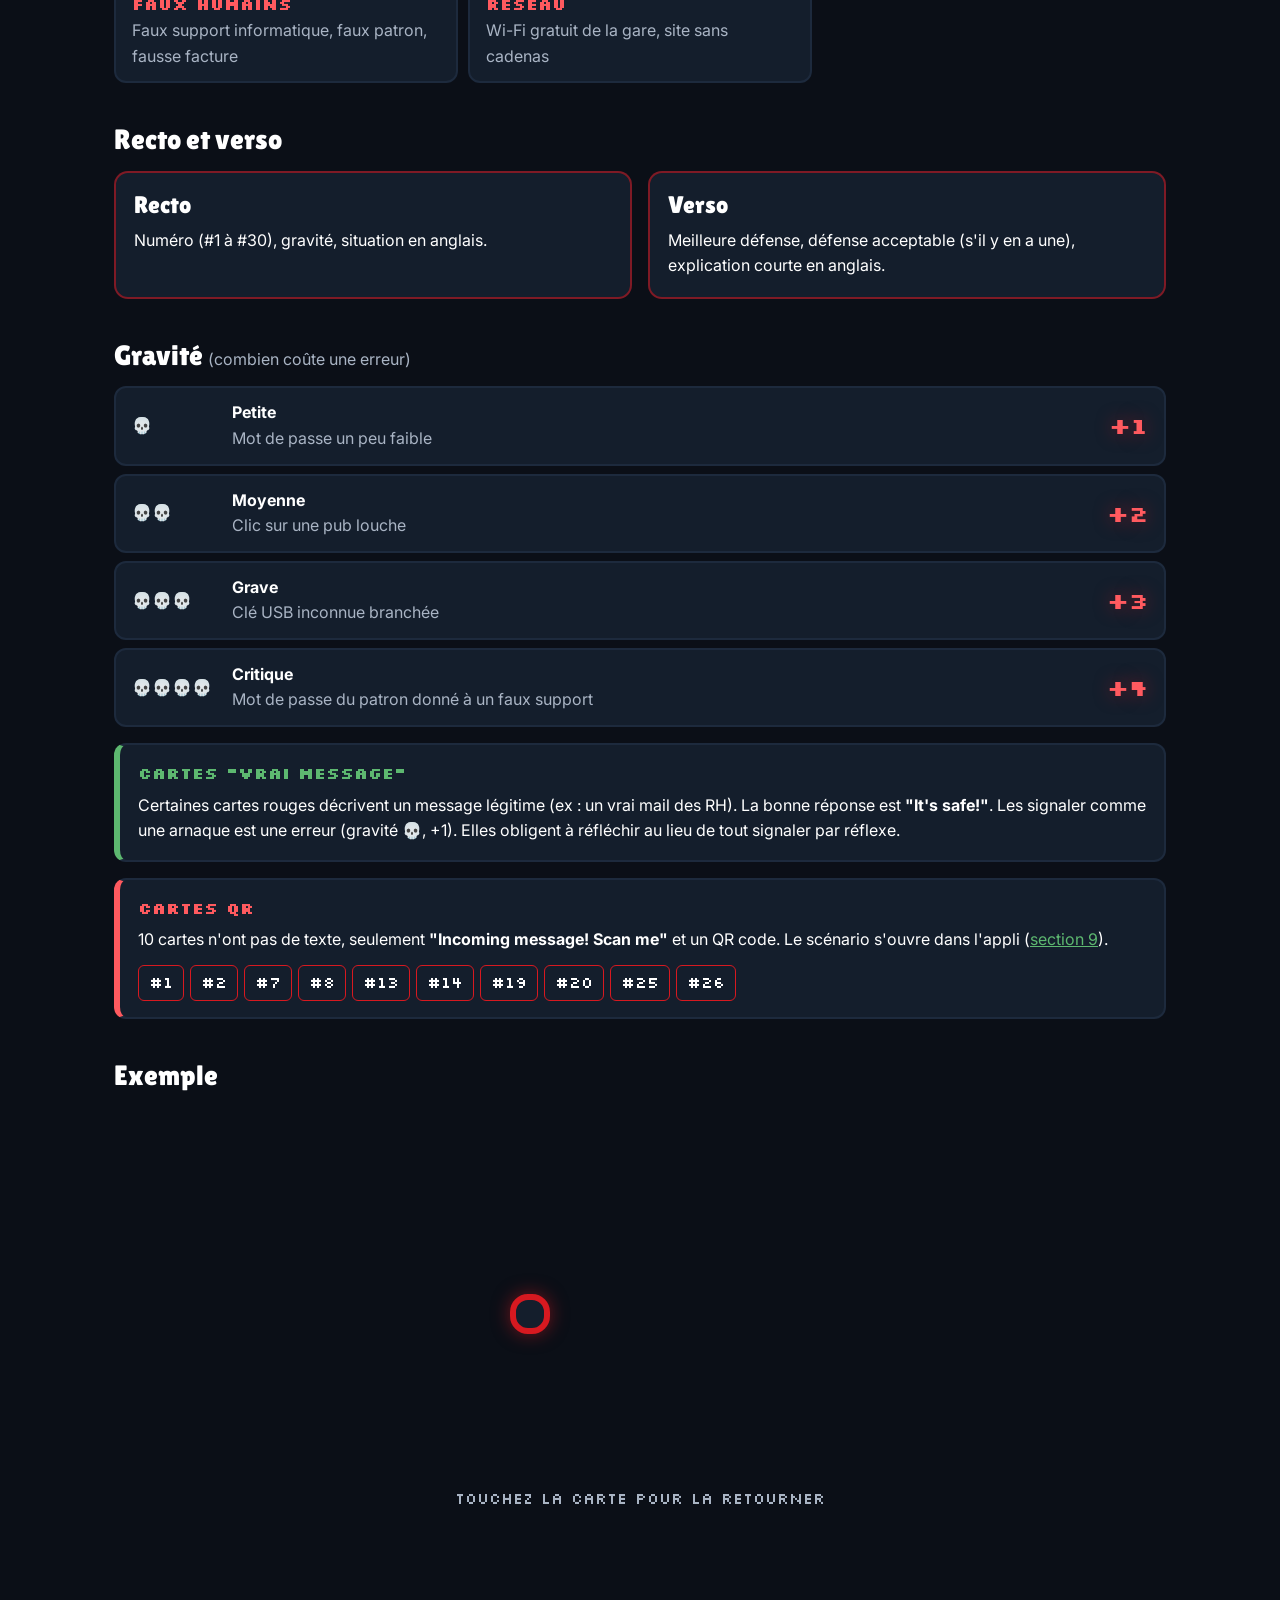
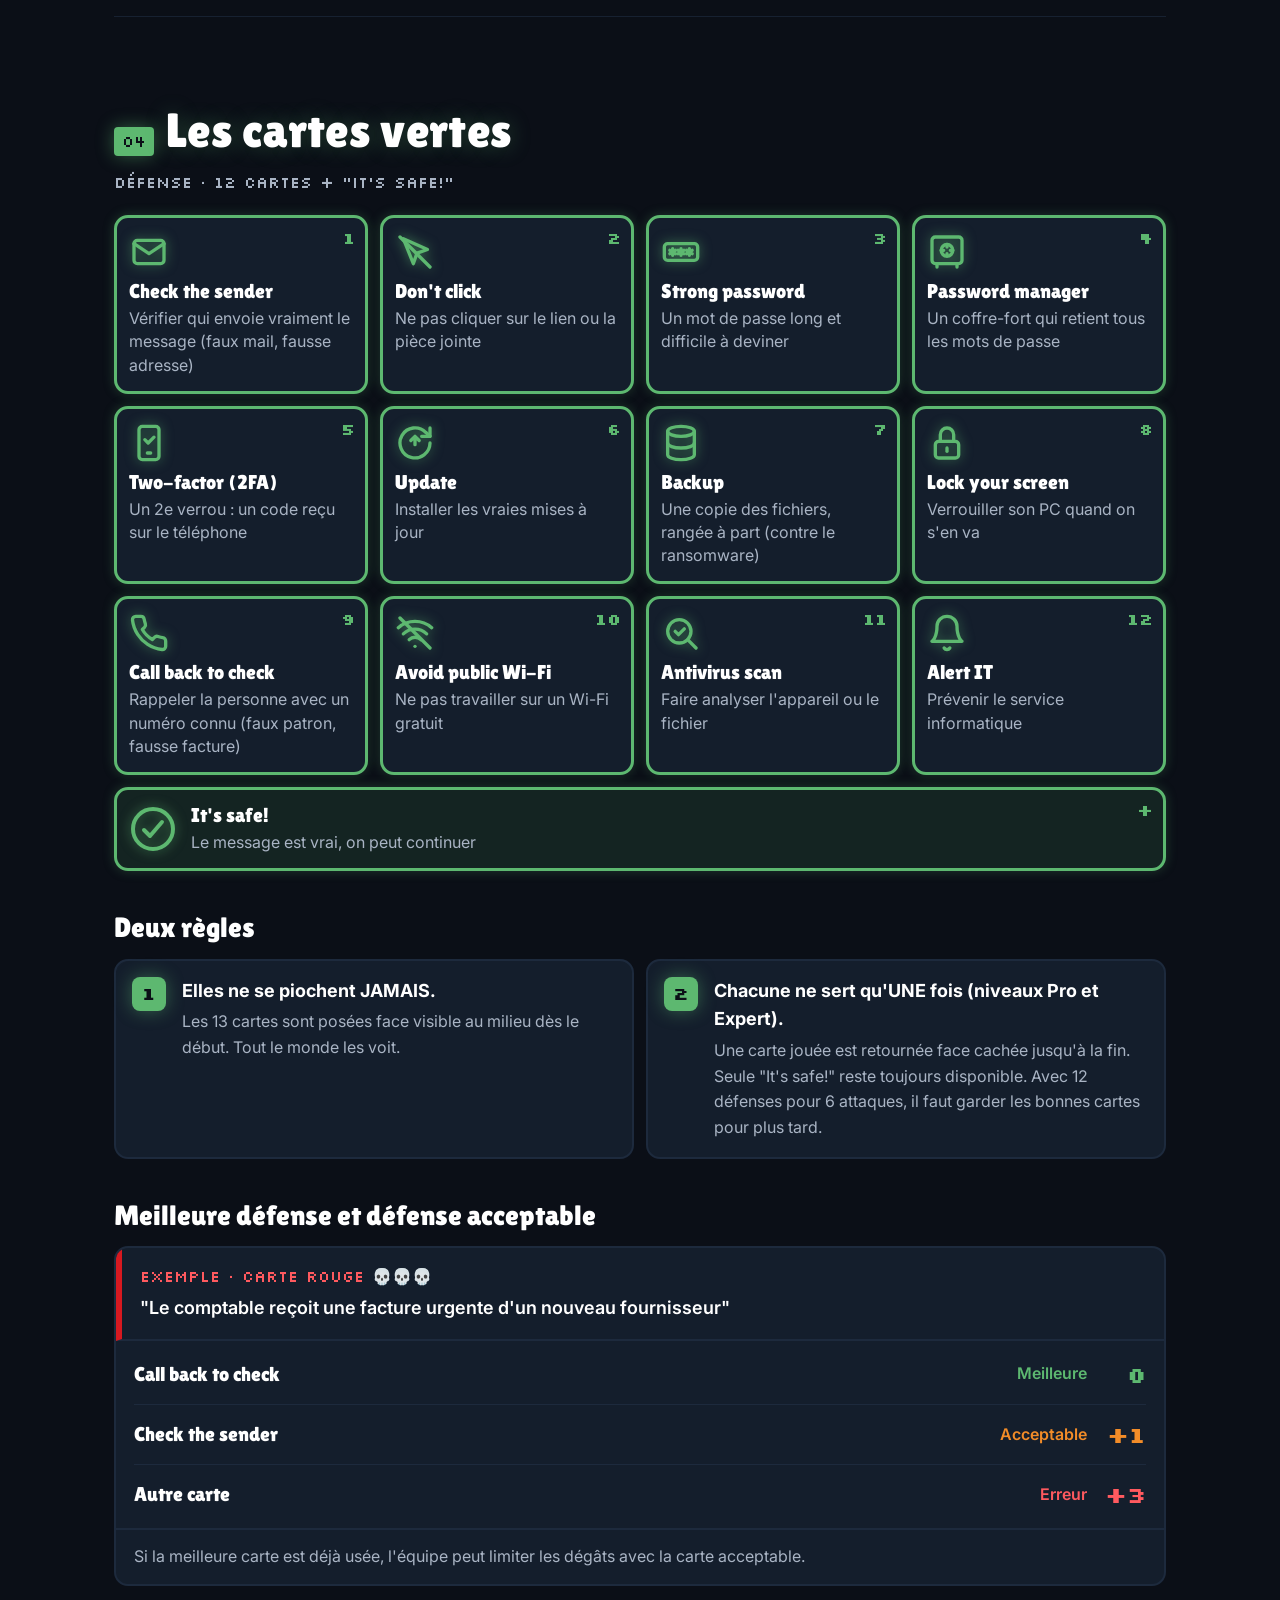
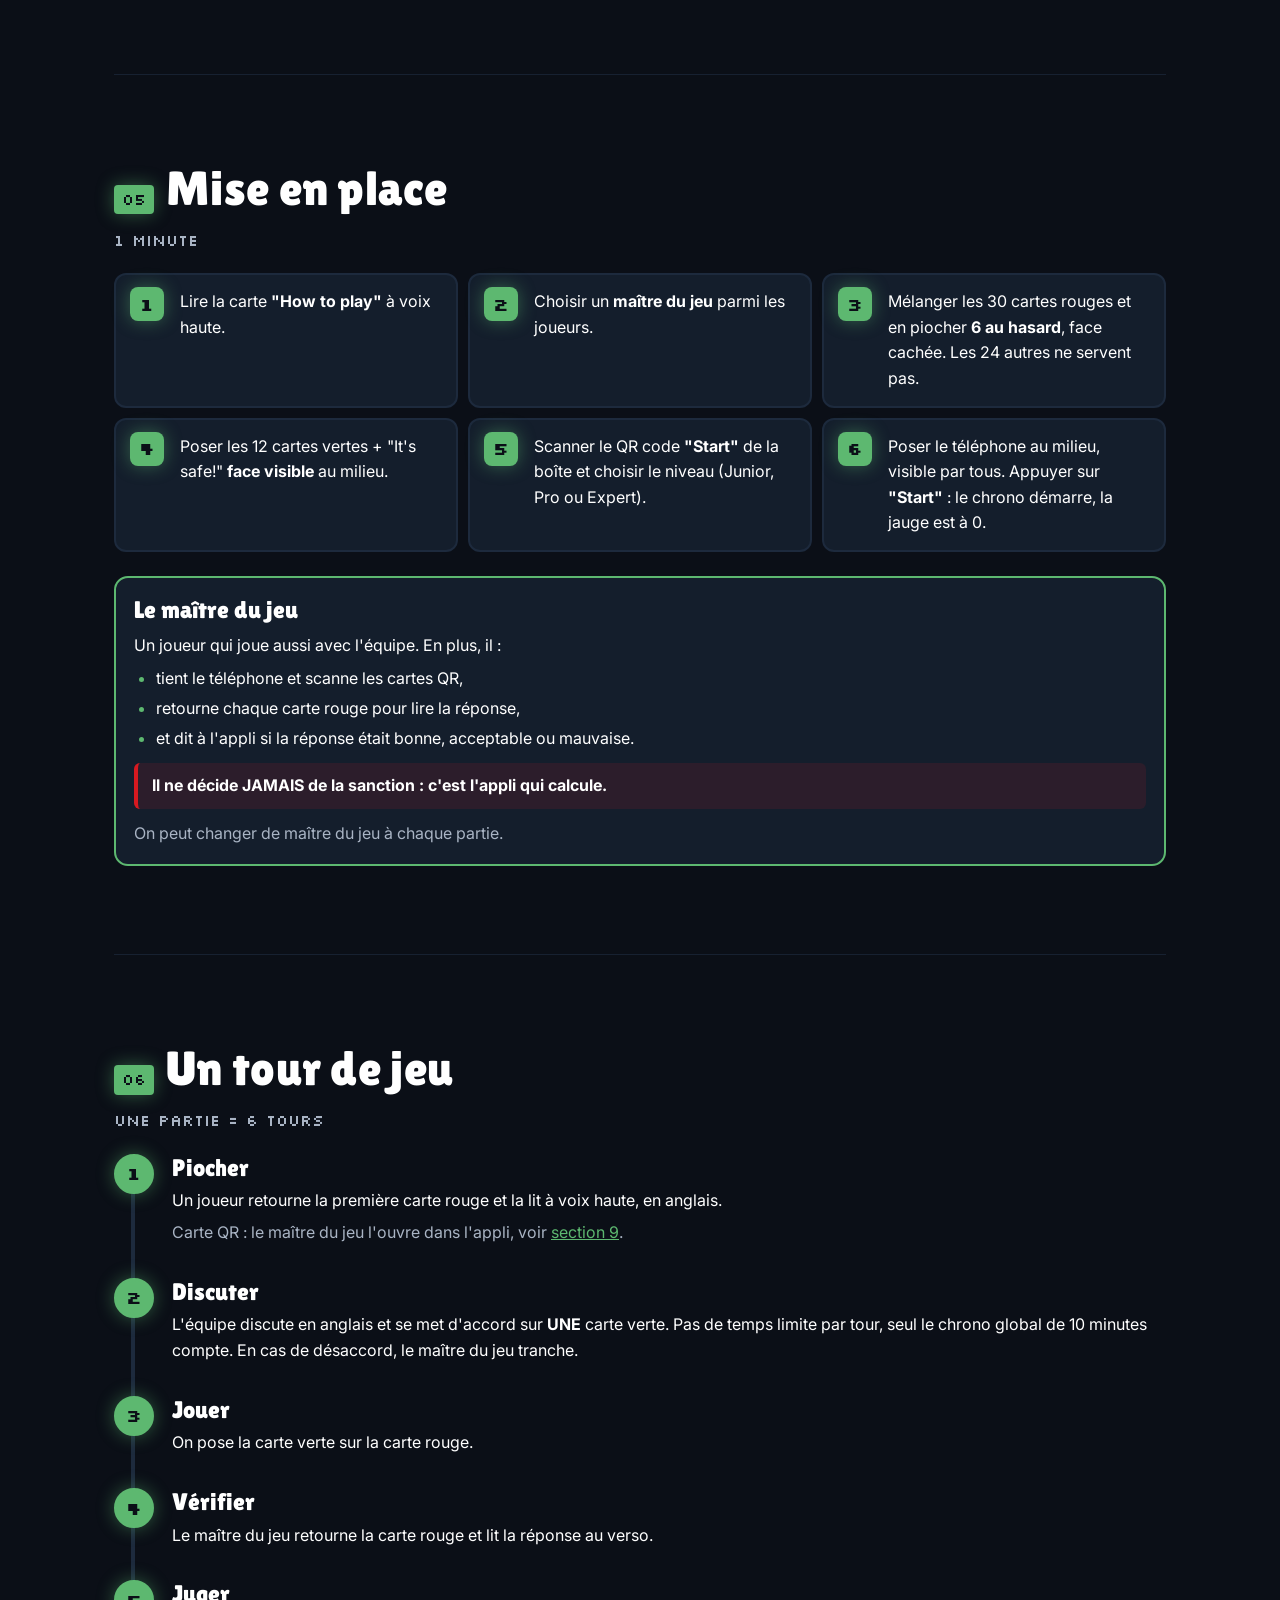
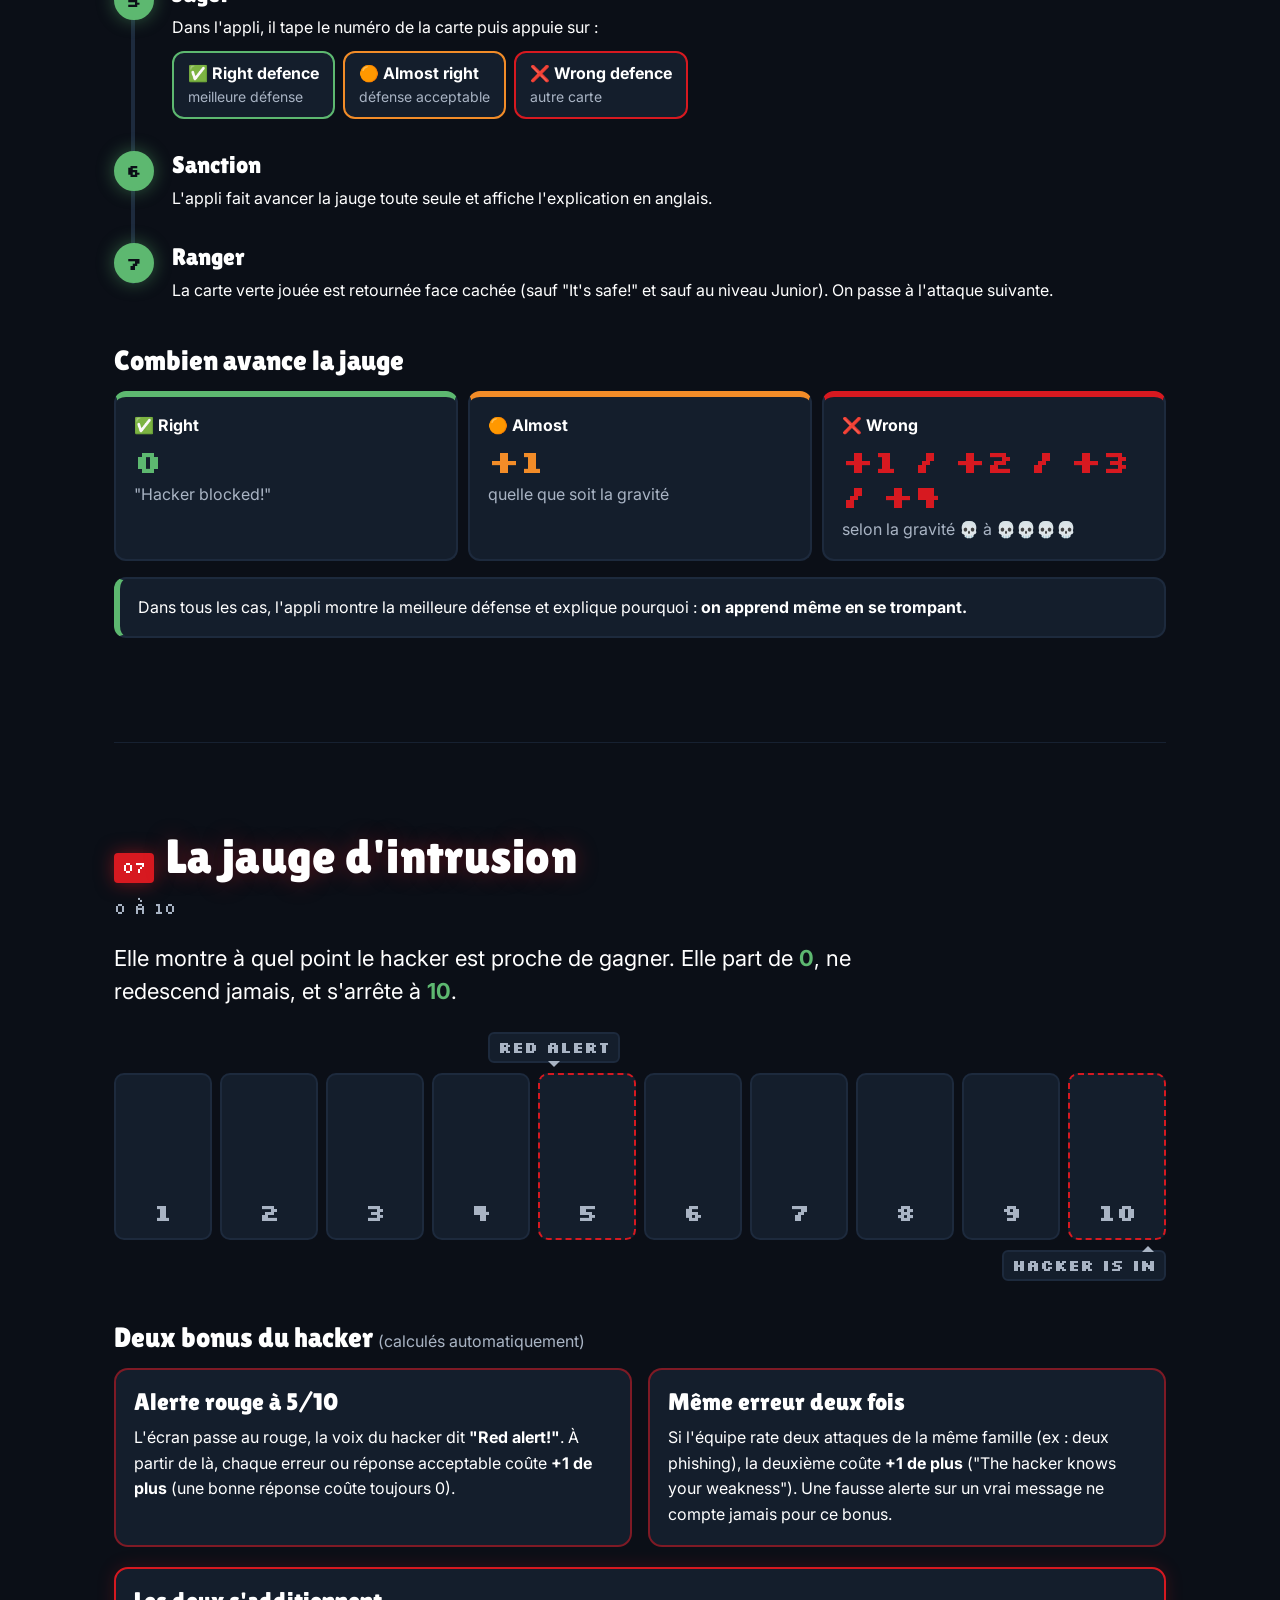
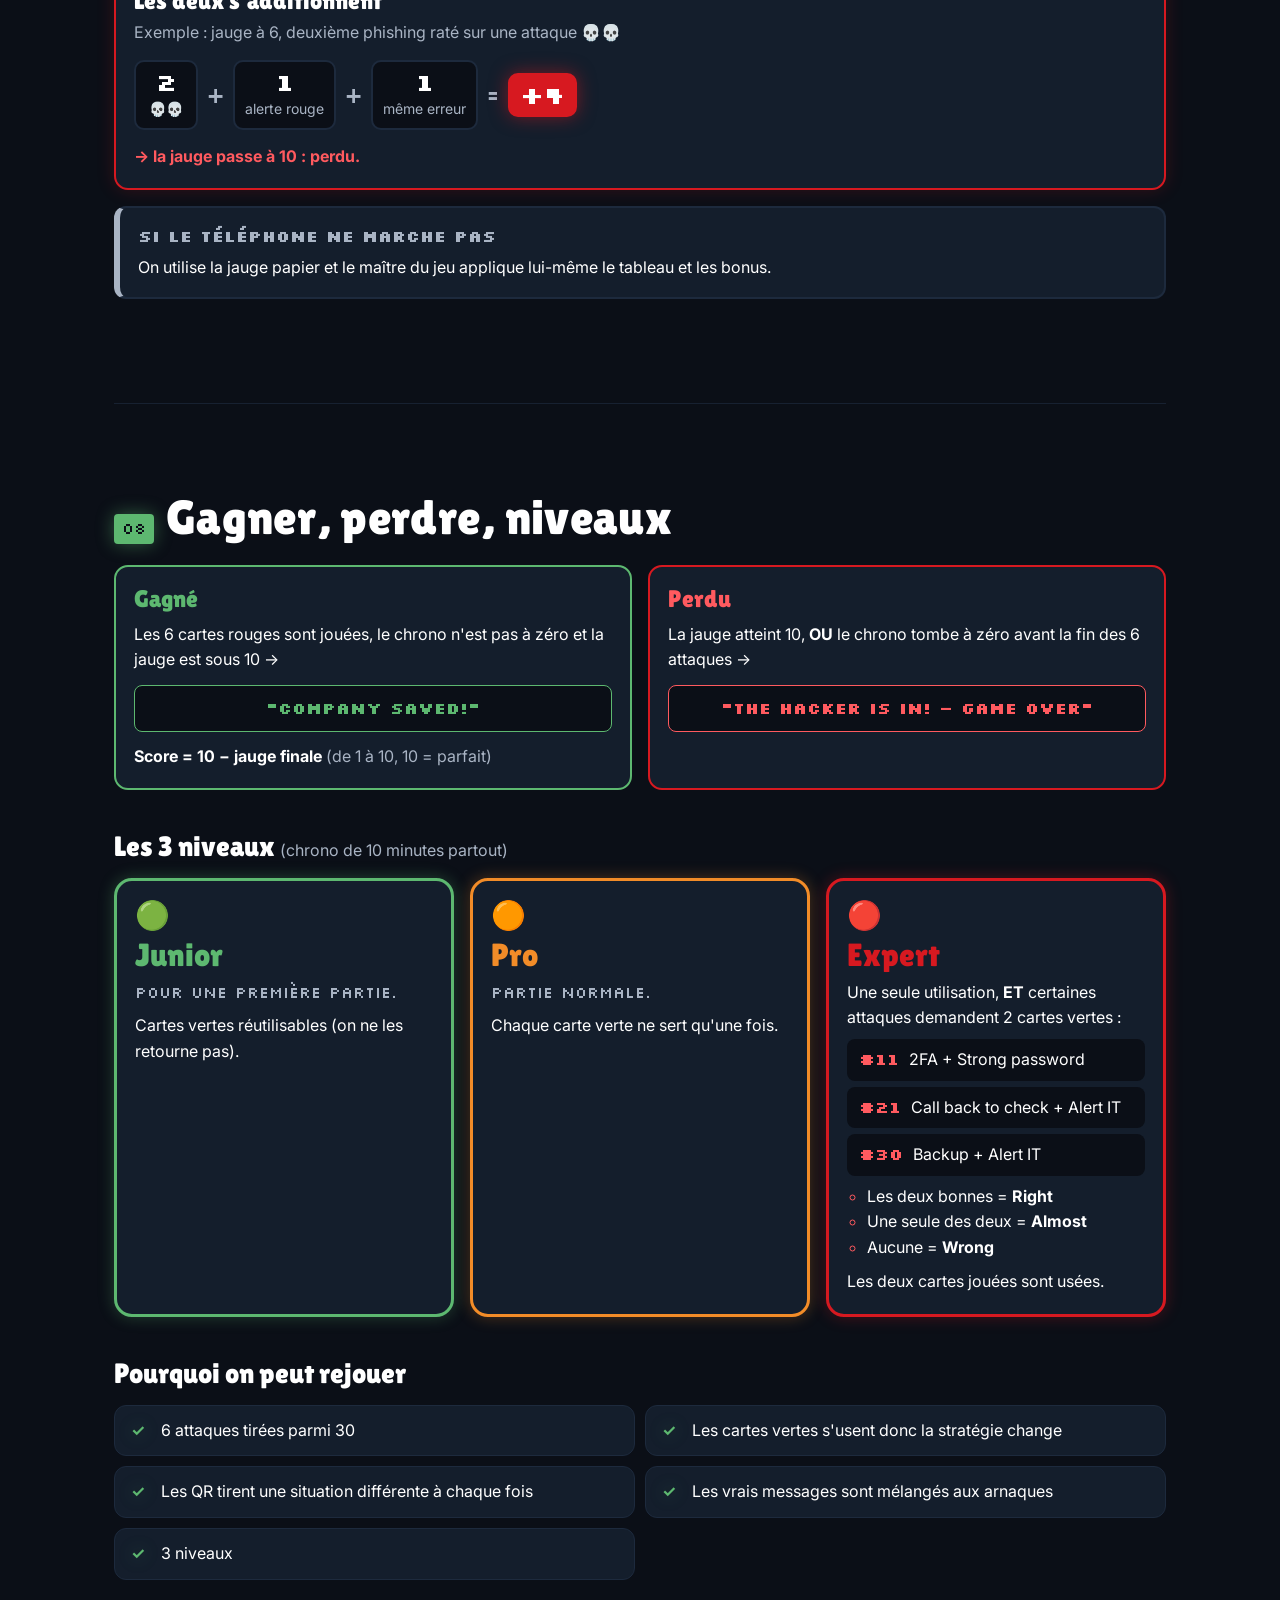
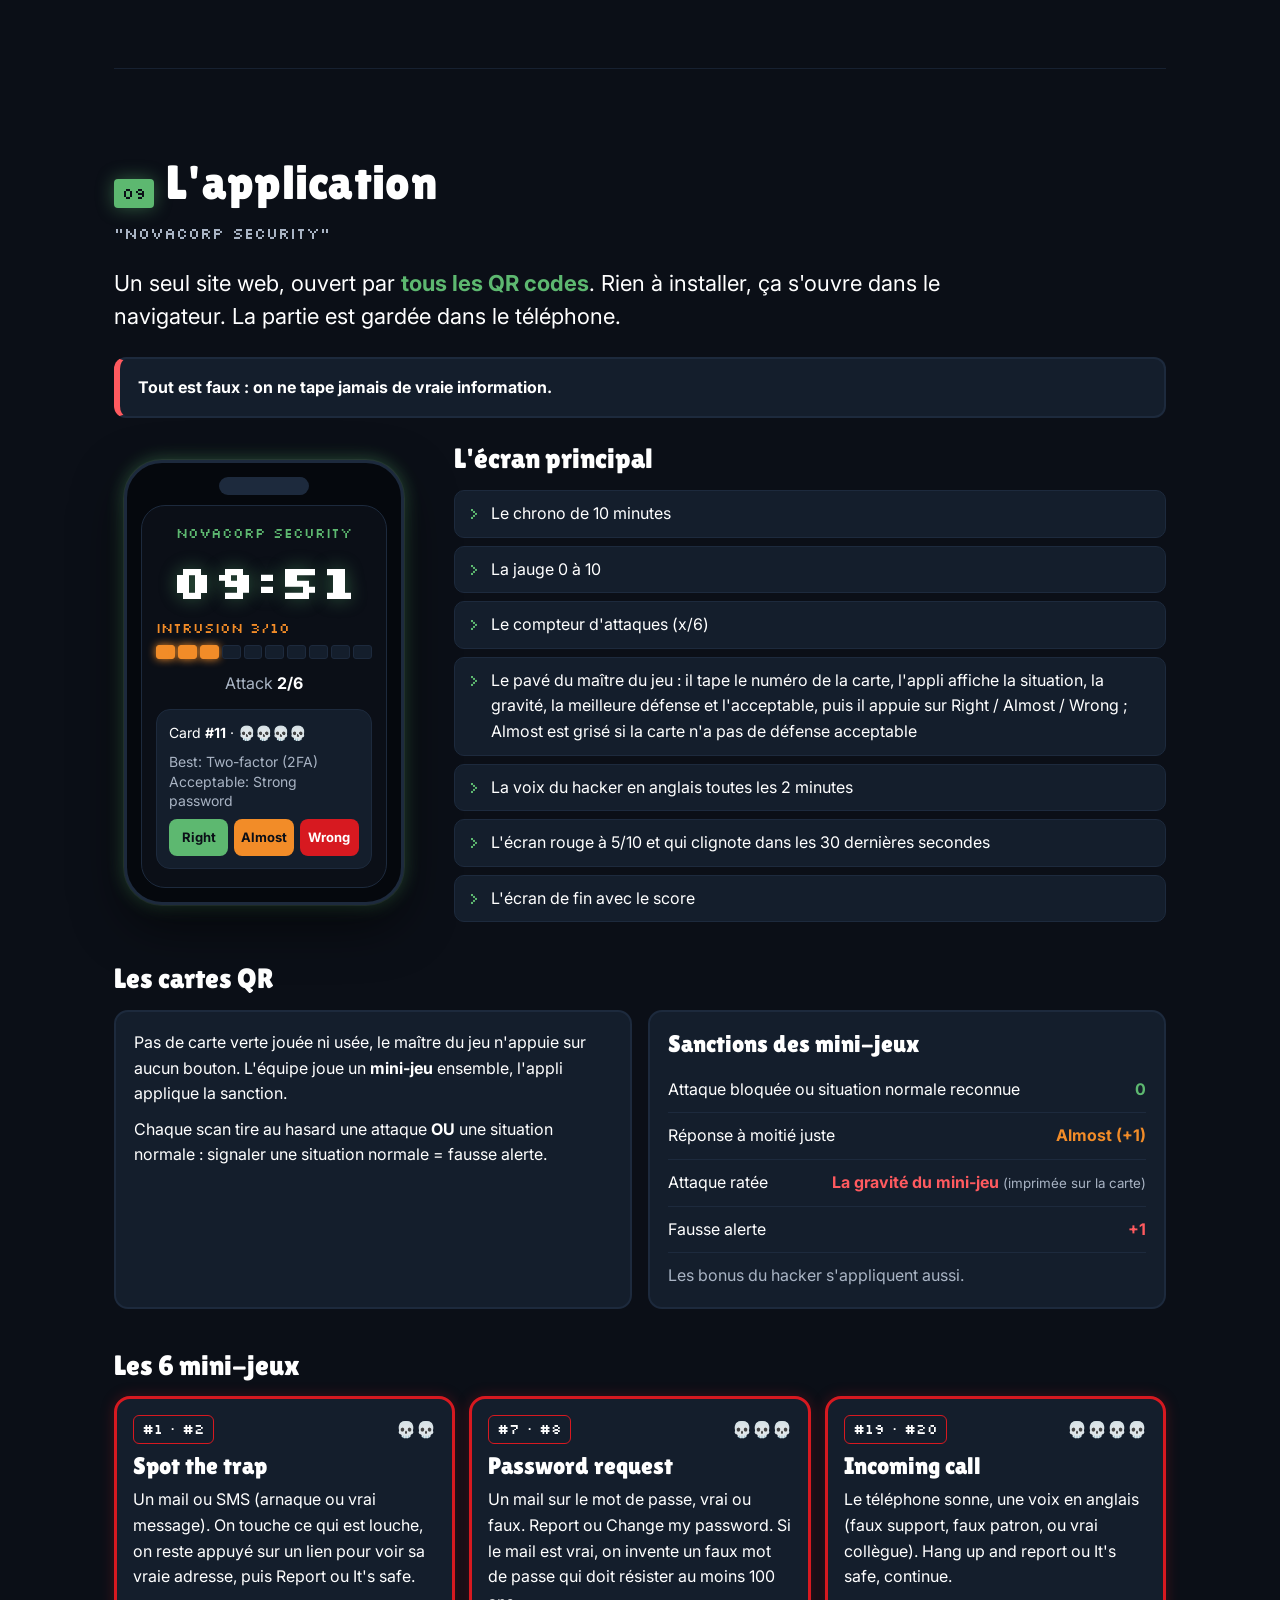
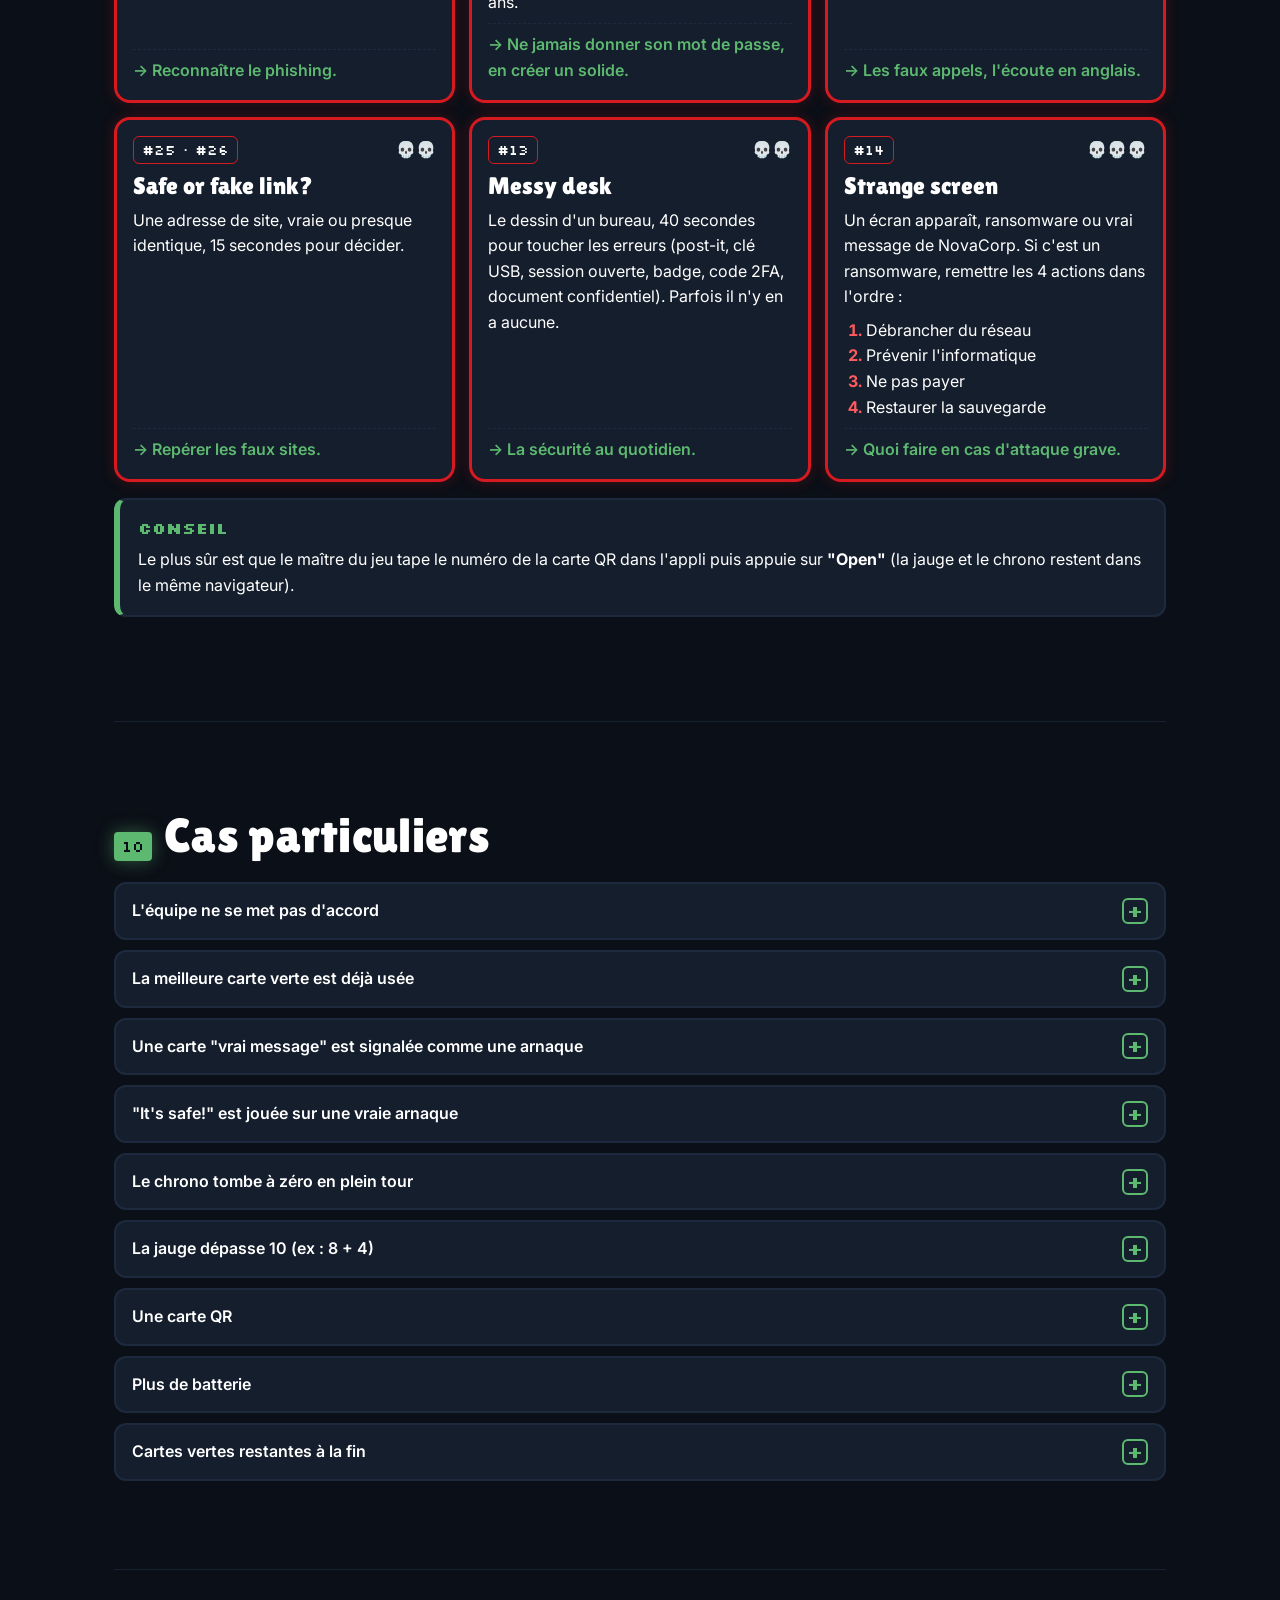
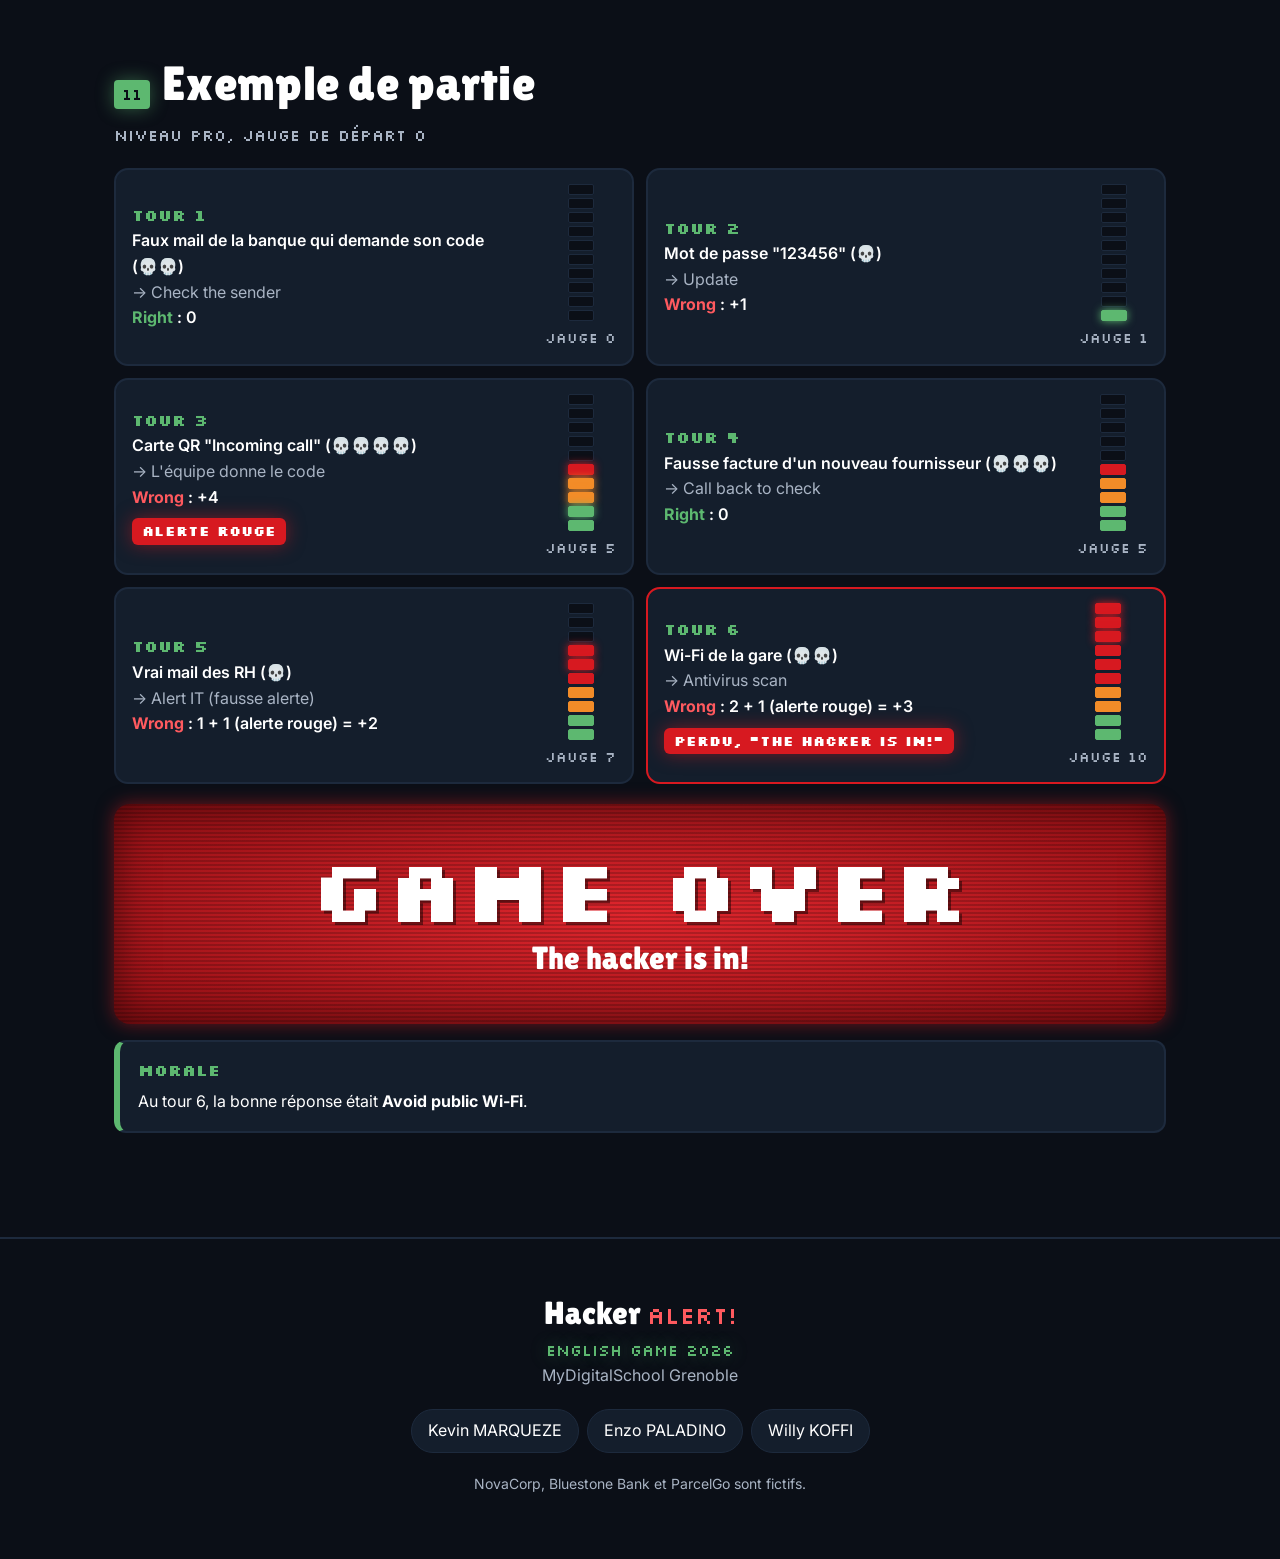
==== commit 829f6066: "Refactor code structure for improved readability and maintainabilityco" ====
--- a/regles.html
+++ b/regles.html
@@ -25,6 +25,9 @@
 <link rel="stylesheet" href="css/cartes.css">
 <link rel="stylesheet" href="css/jauge.css">
 <link rel="stylesheet" href="css/niveaux.css">
+<link rel="stylesheet" href="css/appli.css">
+<link rel="stylesheet" href="css/cas.css">
+<link rel="stylesheet" href="css/exemple.css">
 <link rel="stylesheet" href="css/footer.css">
 </head>
 <body class="no-js">
@@ -558,20 +561,244 @@
 
     <!-- 9 -->
     <section class="section reveal" id="application" aria-labelledby="t-appli">
-      <div class="section__head"><span class="section__num">09</span><h2 class="section__title" id="t-appli">L'application</h2></div>
-      <div class="placeholder">Contenu à venir</div>
+      <div class="section__head">
+        <span class="section__num">09</span><h2 class="section__title" id="t-appli">L'application</h2>
+        <p class="section__sub" lang="en">"NovaCorp Security"</p>
+      </div>
+
+      <p class="lead">Un seul site web, ouvert par <strong>tous les QR codes</strong>. Rien à installer, ça s'ouvre dans le navigateur. La partie est gardée dans le téléphone.</p>
+
+      <div class="callout callout--red">
+        <p><strong>Tout est faux : on ne tape jamais de vraie information.</strong></p>
+      </div>
+
+      <div class="app">
+        <!-- Faux écran de téléphone -->
+        <div class="phone" aria-hidden="true">
+          <div class="phone__notch"></div>
+          <div class="phone__screen">
+            <p class="phone__brand" lang="en">NovaCorp Security</p>
+            <p class="phone__timer" id="phoneTimer">10:00</p>
+            <div class="phone__gauge">
+              <span class="phone__label" lang="en">INTRUSION 3/10</span>
+              <span class="phone__cells"><i class="on"></i><i class="on"></i><i class="on"></i><i></i><i></i><i></i><i></i><i></i><i></i><i></i></span>
+            </div>
+            <p class="phone__counter" lang="en">Attack <b>2/6</b></p>
+            <div class="phone__pad">
+              <p class="phone__card" lang="en">Card <b>#11</b> · 💀💀💀💀</p>
+              <p class="phone__answer" lang="en">Best: Two-factor (2FA)<br>Acceptable: Strong password</p>
+              <div class="phone__buttons" lang="en">
+                <span class="phone__btn phone__btn--right">Right</span>
+                <span class="phone__btn phone__btn--almost">Almost</span>
+                <span class="phone__btn phone__btn--wrong">Wrong</span>
+              </div>
+            </div>
+          </div>
+        </div>
+
+        <div class="app__features">
+          <h3 class="subhead">L'écran principal</h3>
+          <ul class="features">
+            <li>Le chrono de 10 minutes</li>
+            <li>La jauge 0 à 10</li>
+            <li>Le compteur d'attaques (x/6)</li>
+            <li>Le pavé du maître du jeu : il tape le numéro de la carte, l'appli affiche la situation, la gravité, la meilleure défense et l'acceptable, puis il appuie sur <span lang="en">Right / Almost / Wrong</span> ; <span lang="en">Almost</span> est grisé si la carte n'a pas de défense acceptable</li>
+            <li>La voix du hacker en anglais toutes les 2 minutes</li>
+            <li>L'écran rouge à 5/10 et qui clignote dans les 30 dernières secondes</li>
+            <li>L'écran de fin avec le score</li>
+          </ul>
+        </div>
+      </div>
+
+      <h3 class="subhead">Les cartes QR</h3>
+      <div class="grid grid--2">
+        <article class="block">
+          <p>Pas de carte verte jouée ni usée, le maître du jeu n'appuie sur aucun bouton. L'équipe joue un <strong>mini-jeu</strong> ensemble, l'appli applique la sanction.</p>
+          <p class="app__draw">Chaque scan tire au hasard une attaque <strong>OU</strong> une situation normale : signaler une situation normale = fausse alerte.</p>
+        </article>
+        <article class="block">
+          <h3 class="block__title">Sanctions des mini-jeux</h3>
+          <ul class="penalties">
+            <li class="penalty penalty--ok"><span>Attaque bloquée ou situation normale reconnue</span><b>0</b></li>
+            <li class="penalty penalty--almost"><span>Réponse à moitié juste</span><b><span lang="en">Almost</span> (+1)</b></li>
+            <li class="penalty penalty--bad"><span>Attaque ratée</span><b>La gravité du mini-jeu <small>(imprimée sur la carte)</small></b></li>
+            <li class="penalty penalty--bad"><span>Fausse alerte</span><b>+1</b></li>
+          </ul>
+          <p class="penalties__note">Les bonus du hacker s'appliquent aussi.</p>
+        </article>
+      </div>
+
+      <h3 class="subhead">Les 6 mini-jeux</h3>
+      <ul class="minigames">
+        <li class="minigame">
+          <p class="minigame__top"><span class="minigame__cards">#1 · #2</span><span class="minigame__sev">💀💀</span></p>
+          <h3 class="minigame__name" lang="en">Spot the trap</h3>
+          <p>Un mail ou SMS (arnaque ou vrai message). On touche ce qui est louche, on reste appuyé sur un lien pour voir sa vraie adresse, puis <span lang="en">Report</span> ou <span lang="en">It's safe</span>.</p>
+          <p class="minigame__learn">Reconnaître le phishing.</p>
+        </li>
+        <li class="minigame">
+          <p class="minigame__top"><span class="minigame__cards">#7 · #8</span><span class="minigame__sev">💀💀💀</span></p>
+          <h3 class="minigame__name" lang="en">Password request</h3>
+          <p>Un mail sur le mot de passe, vrai ou faux. <span lang="en">Report</span> ou <span lang="en">Change my password</span>. Si le mail est vrai, on invente un faux mot de passe qui doit résister au moins 100 ans.</p>
+          <p class="minigame__learn">Ne jamais donner son mot de passe, en créer un solide.</p>
+        </li>
+        <li class="minigame">
+          <p class="minigame__top"><span class="minigame__cards">#19 · #20</span><span class="minigame__sev">💀💀💀💀</span></p>
+          <h3 class="minigame__name" lang="en">Incoming call</h3>
+          <p>Le téléphone sonne, une voix en anglais (faux support, faux patron, ou vrai collègue). <span lang="en">Hang up and report</span> ou <span lang="en">It's safe, continue</span>.</p>
+          <p class="minigame__learn">Les faux appels, l'écoute en anglais.</p>
+        </li>
+        <li class="minigame">
+          <p class="minigame__top"><span class="minigame__cards">#25 · #26</span><span class="minigame__sev">💀💀</span></p>
+          <h3 class="minigame__name" lang="en">Safe or fake link?</h3>
+          <p>Une adresse de site, vraie ou presque identique, 15 secondes pour décider.</p>
+          <p class="minigame__learn">Repérer les faux sites.</p>
+        </li>
+        <li class="minigame">
+          <p class="minigame__top"><span class="minigame__cards">#13</span><span class="minigame__sev">💀💀</span></p>
+          <h3 class="minigame__name" lang="en">Messy desk</h3>
+          <p>Le dessin d'un bureau, 40 secondes pour toucher les erreurs (post-it, clé USB, session ouverte, badge, code 2FA, document confidentiel). Parfois il n'y en a aucune.</p>
+          <p class="minigame__learn">La sécurité au quotidien.</p>
+        </li>
+        <li class="minigame">
+          <p class="minigame__top"><span class="minigame__cards">#14</span><span class="minigame__sev">💀💀💀</span></p>
+          <h3 class="minigame__name" lang="en">Strange screen</h3>
+          <p>Un écran apparaît, ransomware ou vrai message de NovaCorp. Si c'est un ransomware, remettre les 4 actions dans l'ordre :</p>
+          <ol class="minigame__order">
+            <li>Débrancher du réseau</li>
+            <li>Prévenir l'informatique</li>
+            <li>Ne pas payer</li>
+            <li>Restaurer la sauvegarde</li>
+          </ol>
+          <p class="minigame__learn">Quoi faire en cas d'attaque grave.</p>
+        </li>
+      </ul>
+
+      <div class="callout callout--green">
+        <p class="callout__title">Conseil</p>
+        <p>Le plus sûr est que le maître du jeu tape le numéro de la carte QR dans l'appli puis appuie sur <strong lang="en">"Open"</strong> (la jauge et le chrono restent dans le même navigateur).</p>
+      </div>
     </section>
 
     <!-- 10 -->
     <section class="section reveal" id="cas-particuliers" aria-labelledby="t-cas">
       <div class="section__head"><span class="section__num">10</span><h2 class="section__title" id="t-cas">Cas particuliers</h2></div>
-      <div class="placeholder">Contenu à venir</div>
+
+      <div class="faq">
+        <details class="faq__item">
+          <summary>L'équipe ne se met pas d'accord</summary>
+          <p>Le maître du jeu tranche.</p>
+        </details>
+        <details class="faq__item">
+          <summary>La meilleure carte verte est déjà usée</summary>
+          <p>On joue la défense acceptable si elle existe (+1), sinon une autre carte (erreur).</p>
+        </details>
+        <details class="faq__item">
+          <summary>Une carte "vrai message" est signalée comme une arnaque</summary>
+          <p>Erreur, toujours +1.</p>
+        </details>
+        <details class="faq__item">
+          <summary>"It's safe!" est jouée sur une vraie arnaque</summary>
+          <p>Erreur, avec la gravité de la carte.</p>
+        </details>
+        <details class="faq__item">
+          <summary>Le chrono tombe à zéro en plein tour</summary>
+          <p>La partie s'arrête : perdu.</p>
+        </details>
+        <details class="faq__item">
+          <summary>La jauge dépasse 10 (ex : 8 + 4)</summary>
+          <p>Elle s'arrête à 10 : perdu.</p>
+        </details>
+        <details class="faq__item">
+          <summary>Une carte QR</summary>
+          <p>Aucune carte verte jouée ni usée, seul le mini-jeu compte.</p>
+        </details>
+        <details class="faq__item">
+          <summary>Plus de batterie</summary>
+          <p>Jauge papier + chrono d'un autre téléphone ; les cartes QR sont remplacées par la carte suivante de la pioche.</p>
+        </details>
+        <details class="faq__item">
+          <summary>Cartes vertes restantes à la fin</summary>
+          <p>Elles ne rapportent rien, seule la jauge compte.</p>
+        </details>
+      </div>
     </section>
 
     <!-- 11 -->
     <section class="section reveal" id="exemple" aria-labelledby="t-exemple">
-      <div class="section__head"><span class="section__num">11</span><h2 class="section__title" id="t-exemple">Exemple de partie</h2></div>
-      <div class="placeholder">Contenu à venir</div>
+      <div class="section__head">
+        <span class="section__num">11</span><h2 class="section__title" id="t-exemple">Exemple de partie</h2>
+        <p class="section__sub">Niveau Pro, jauge de départ 0</p>
+      </div>
+
+      <ol class="turns">
+        <li class="turn reveal" data-before="0" data-after="0">
+          <div class="turn__body">
+            <p class="turn__num">Tour 1</p>
+            <p class="turn__attack">Faux mail de la banque qui demande son code <span class="turn__sev">(💀💀)</span></p>
+            <p class="turn__play">→ <span lang="en">Check the sender</span></p>
+            <p class="turn__result turn__result--right"><b lang="en">Right</b> : 0</p>
+          </div>
+          <div class="turn__meter"><div class="mini" aria-hidden="true"></div><span class="turn__value">jauge 0</span></div>
+        </li>
+        <li class="turn reveal" data-before="0" data-after="1">
+          <div class="turn__body">
+            <p class="turn__num">Tour 2</p>
+            <p class="turn__attack">Mot de passe "123456" <span class="turn__sev">(💀)</span></p>
+            <p class="turn__play">→ <span lang="en">Update</span></p>
+            <p class="turn__result turn__result--wrong"><b lang="en">Wrong</b> : +1</p>
+          </div>
+          <div class="turn__meter"><div class="mini" aria-hidden="true"></div><span class="turn__value">jauge 1</span></div>
+        </li>
+        <li class="turn reveal" data-before="1" data-after="5">
+          <div class="turn__body">
+            <p class="turn__num">Tour 3</p>
+            <p class="turn__attack">Carte QR <span lang="en">"Incoming call"</span> <span class="turn__sev">(💀💀💀💀)</span></p>
+            <p class="turn__play">→ L'équipe donne le code</p>
+            <p class="turn__result turn__result--wrong"><b lang="en">Wrong</b> : +4</p>
+            <p class="turn__flag">Alerte rouge</p>
+          </div>
+          <div class="turn__meter"><div class="mini" aria-hidden="true"></div><span class="turn__value">jauge 5</span></div>
+        </li>
+        <li class="turn reveal" data-before="5" data-after="5">
+          <div class="turn__body">
+            <p class="turn__num">Tour 4</p>
+            <p class="turn__attack">Fausse facture d'un nouveau fournisseur <span class="turn__sev">(💀💀💀)</span></p>
+            <p class="turn__play">→ <span lang="en">Call back to check</span></p>
+            <p class="turn__result turn__result--right"><b lang="en">Right</b> : 0</p>
+          </div>
+          <div class="turn__meter"><div class="mini" aria-hidden="true"></div><span class="turn__value">jauge 5</span></div>
+        </li>
+        <li class="turn reveal" data-before="5" data-after="7">
+          <div class="turn__body">
+            <p class="turn__num">Tour 5</p>
+            <p class="turn__attack">Vrai mail des RH <span class="turn__sev">(💀)</span></p>
+            <p class="turn__play">→ <span lang="en">Alert IT</span> (fausse alerte)</p>
+            <p class="turn__result turn__result--wrong"><b lang="en">Wrong</b> : 1 + 1 (alerte rouge) = +2</p>
+          </div>
+          <div class="turn__meter"><div class="mini" aria-hidden="true"></div><span class="turn__value">jauge 7</span></div>
+        </li>
+        <li class="turn reveal" data-before="7" data-after="10">
+          <div class="turn__body">
+            <p class="turn__num">Tour 6</p>
+            <p class="turn__attack">Wi-Fi de la gare <span class="turn__sev">(💀💀)</span></p>
+            <p class="turn__play">→ <span lang="en">Antivirus scan</span></p>
+            <p class="turn__result turn__result--wrong"><b lang="en">Wrong</b> : 2 + 1 (alerte rouge) = +3</p>
+            <p class="turn__flag">Perdu, <span lang="en">"The hacker is in!"</span></p>
+          </div>
+          <div class="turn__meter"><div class="mini" aria-hidden="true"></div><span class="turn__value">jauge 10</span></div>
+        </li>
+      </ol>
+
+      <div class="gameover reveal" role="img" aria-label="Écran de fin : Game over, the hacker is in!">
+        <p class="gameover__title" data-text="GAME OVER">GAME OVER</p>
+        <p class="gameover__sub" lang="en">The hacker is in!</p>
+      </div>
+
+      <div class="callout callout--green">
+        <p class="callout__title">Morale</p>
+        <p>Au tour 6, la bonne réponse était <strong lang="en">Avoid public Wi-Fi</strong>.</p>
+      </div>
     </section>
   </div>
 </main>
@@ -580,13 +807,14 @@
 <footer class="footer reveal" id="equipe">
   <div class="wrap">
     <p class="footer__brand">Hacker<span>ALERT!</span></p>
+    <p class="footer__event">English Game 2026</p>
+    <p class="footer__school">MyDigitalSchool Grenoble</p>
     <ul class="footer__team" aria-label="L'équipe">
       <li>Kevin MARQUEZE</li>
       <li>Enzo PALADINO</li>
       <li>Willy KOFFI</li>
     </ul>
-    <p>MyDigitalSchool Grenoble</p>
-    <p class="footer__event">English Game 2026</p>
+    <p class="footer__legal">NovaCorp, Bluestone Bank et ParcelGo sont fictifs.</p>
   </div>
 </footer>
 
@@ -602,7 +830,7 @@
   function levelColor(n) {
     if (n <= 2) return "#5DB870";
     if (n <= 4) return "#F28C28";
-    return "#D71920";
+    return "#FF5A5F";
   }
 
   /* Avancement (0 à 1) d'un élément entre deux lignes de l'écran */
@@ -636,7 +864,8 @@
 
   function updateGauge() {
     if (!meter) return;
-    var n = Math.round(progressBetween(meter, 0.9, 0.35) * 10);
+    /* Animations réduites : jauge pleine, sans suivre le scroll */
+    var n = reduceMotion.matches ? 10 : Math.round(progressBetween(meter, 0.9, 0.35) * 10);
     cells.forEach(function (c, idx) { c.classList.toggle("is-on", idx < n); });
     meter.classList.toggle("is-alert", n >= 5);
     meter.classList.toggle("is-breached", n >= 10);
@@ -649,7 +878,7 @@
     if (!timeline) return;
     var vh = window.innerHeight;
     var rect = timeline.getBoundingClientRect();
-    var p = (vh * 0.6 - rect.top) / rect.height;
+    var p = reduceMotion.matches ? 1 : (vh * 0.6 - rect.top) / rect.height;
     timeline.style.setProperty("--progress", Math.min(1, Math.max(0, p)));
   }
 
@@ -665,6 +894,37 @@
   }, { passive: true });
   window.addEventListener("resize", onScroll);
   onScroll();
+
+  /* ---------- Exemple de partie : mini-jauges (section 11) ---------- */
+  /* Chaque tour : les cases d'avant sont déjà pleines, les nouvelles montent quand le tour apparaît */
+  document.querySelectorAll(".turn").forEach(function (turn) {
+    var mini = turn.querySelector(".mini");
+    if (!mini) return;
+    var before = parseInt(turn.getAttribute("data-before"), 10) || 0;
+    var after = parseInt(turn.getAttribute("data-after"), 10) || 0;
+    for (var i = 1; i <= 10; i++) {
+      var cell = document.createElement("span");
+      cell.className = "mini__cell mini__cell--" + (i <= 2 ? "g" : i <= 4 ? "o" : "r");
+      if (i <= before) cell.classList.add("was");
+      else if (i <= after) {
+        cell.classList.add("add");
+        cell.style.setProperty("--d", (300 + (i - before - 1) * 160) + "ms");
+      }
+      mini.appendChild(cell);
+    }
+  });
+
+  /* ---------- Faux téléphone : chrono qui défile (section 9) ---------- */
+  var phoneTimer = document.getElementById("phoneTimer");
+  if (phoneTimer && !reduceMotion.matches) {
+    var seconds = 600;
+    setInterval(function () {
+      seconds = seconds > 0 ? seconds - 1 : 600;
+      var m = Math.floor(seconds / 60);
+      var s = seconds % 60;
+      phoneTimer.textContent = (m < 10 ? "0" : "") + m + ":" + (s < 10 ? "0" : "") + s;
+    }, 1000);
+  }
 
   /* ---------- Apparition des sections ---------- */
   var reveals = document.querySelectorAll(".reveal");
--- a/css/base.css
+++ b/css/base.css
@@ -9,6 +9,7 @@
   --navy-2: #141E2C;
   --green: #5DB870;
   --red: #D71920;
+  --red-text: #FF5A5F; /* rouge plus clair pour le texte : contraste lisible sur fond sombre */
   --orange: #F28C28;
   --white: #FFFFFF;
   --muted: #A9B4C4;
--- a/css/hero.css
+++ b/css/hero.css
@@ -50,7 +50,7 @@
   font-family: var(--font-pixel);
   font-weight: 700;
   font-size: clamp(40px, 11vw, 80px);
-  color: var(--red);
+  color: var(--red-text);
   text-shadow: var(--glow-red);
 }
 
@@ -113,7 +113,7 @@
 }
 
 .hero__tagline .alert {
-  color: var(--red);
+  color: var(--red-text);
   text-shadow: var(--glow-red);
 }
 
@@ -155,7 +155,7 @@
 }
 
 .stat:last-child b {
-  color: var(--red);
+  color: var(--red-text);
   text-shadow: var(--glow-red);
 }
 
--- a/css/sections.css
+++ b/css/sections.css
@@ -136,7 +136,7 @@
 }
 
 .callout--red {
-  --callout-color: var(--red);
+  --callout-color: var(--red-text);
 }
 
 .callout--green {
--- a/css/attaques.css
+++ b/css/attaques.css
@@ -25,7 +25,7 @@
   font-family: var(--font-pixel);
   font-weight: 700;
   font-size: 16px;
-  color: var(--red);
+  color: var(--red-text);
 }
 
 .family span {
@@ -70,7 +70,7 @@
   font-family: var(--font-pixel);
   font-weight: 700;
   font-size: 22px;
-  color: var(--red);
+  color: var(--red-text);
   text-shadow: var(--glow-red);
 }
 
--- a/css/defenses.css
+++ b/css/defenses.css
@@ -145,7 +145,7 @@
 .example__tag {
   font-family: var(--font-pixel);
   font-size: 16px;
-  color: var(--red);
+  color: var(--red-text);
 }
 
 .example__situation {
@@ -181,7 +181,7 @@
 }
 
 .outcome--bad {
-  --outcome-color: var(--red);
+  --outcome-color: var(--red-text);
 }
 
 .outcome__card {
--- a/css/jauge.css
+++ b/css/jauge.css
@@ -66,8 +66,7 @@
   transform: translateY(-3px);
 }
 
-.gauge__cell--alert.is-on,
-.gauge__cell--end.is-on {
+.gauge__cell:nth-child(n + 5).is-on {
   color: var(--white);
 }
 
@@ -138,7 +137,7 @@
 
 .meter.is-alert .meter__flag--alert::after,
 .meter.is-breached .meter__flag--end::after {
-  color: var(--red);
+  color: var(--red-text);
 }
 
 .meter.is-alert .meter__flag--alert {
@@ -223,7 +222,7 @@
 .combo__result {
   margin: 14px 0 0;
   font-weight: 700;
-  color: var(--red);
+  color: var(--red-text);
 }
 
 /* ---------- Ordinateur : jauge plus grande ---------- */
--- a/css/niveaux.css
+++ b/css/niveaux.css
@@ -9,7 +9,7 @@
 }
 
 .outcome-end--lose {
-  --end-color: var(--red);
+  --end-color: var(--red-text);
   border-color: var(--red);
 }
 
@@ -119,7 +119,7 @@
 
 .level__combos b {
   font-family: var(--font-pixel);
-  color: var(--red);
+  color: var(--red-text);
 }
 
 .level__rules {
@@ -128,7 +128,7 @@
 }
 
 .level__rules li::marker {
-  color: var(--red);
+  color: var(--red-text);
 }
 
 /* ---------- Ordinateur ---------- */
--- a/css/appli.css
+++ b/css/appli.css
@@ -0,0 +1,323 @@
+/* =========================================================
+   SECTION 09 : L'APPLICATION "NOVACORP SECURITY"
+   ========================================================= */
+
+/* ---------- Téléphone + liste des fonctions ---------- */
+.app {
+  display: grid;
+  grid-template-columns: 1fr;
+  gap: 24px;
+  align-items: center;
+  margin-top: 24px;
+}
+
+.app__features .subhead {
+  margin-top: 0;
+}
+
+/* ---------- Faux écran de téléphone (mockup en CSS) ---------- */
+.phone {
+  position: relative;
+  justify-self: center;
+  width: min(100%, 280px);
+  padding: 14px;
+  border: 3px solid var(--navy);
+  border-radius: 38px;
+  background: #05080D;
+  box-shadow: 0 0 0 1px rgba(255, 255, 255, .06), 0 20px 50px rgba(0, 0, 0, .55), var(--glow-green);
+}
+
+.phone__notch {
+  width: 90px;
+  height: 18px;
+  margin: 0 auto 10px;
+  border-radius: 10px;
+  background: var(--navy);
+}
+
+.phone__screen {
+  display: flex;
+  flex-direction: column;
+  gap: 12px;
+  padding: 16px 14px 18px;
+  border-radius: 24px;
+  background: var(--bg);
+  border: 1px solid var(--navy);
+}
+
+.phone__screen p {
+  margin: 0;
+}
+
+.phone__brand {
+  font-family: var(--font-pixel);
+  font-size: 14px;
+  color: var(--green);
+  text-align: center;
+}
+
+.phone__timer {
+  font-family: var(--font-pixel);
+  font-weight: 700;
+  font-size: 48px;
+  line-height: 1;
+  text-align: center;
+  color: var(--white);
+  text-shadow: var(--glow-green);
+}
+
+.phone__gauge {
+  display: flex;
+  flex-direction: column;
+  gap: 6px;
+}
+
+.phone__label {
+  font-family: var(--font-pixel);
+  font-size: 14px;
+  color: var(--orange);
+}
+
+.phone__cells {
+  display: grid;
+  grid-template-columns: repeat(10, 1fr);
+  gap: 3px;
+}
+
+.phone__cells i {
+  height: 14px;
+  border-radius: 3px;
+  background: var(--navy-2);
+  border: 1px solid var(--navy);
+}
+
+.phone__cells i.on {
+  background: var(--orange);
+  border-color: var(--orange);
+  box-shadow: 0 0 8px var(--orange);
+}
+
+.phone__counter {
+  font-size: 16px;
+  color: var(--muted);
+  text-align: center;
+}
+
+.phone__counter b {
+  color: var(--white);
+}
+
+/* Pavé du maître du jeu */
+.phone__pad {
+  display: flex;
+  flex-direction: column;
+  gap: 8px;
+  padding: 12px;
+  border-radius: 14px;
+  background: var(--navy-2);
+  border: 1px solid var(--navy);
+}
+
+.phone__card {
+  font-size: 14px;
+}
+
+.phone__answer {
+  font-size: 14px;
+  color: var(--muted);
+  line-height: 1.4;
+}
+
+.phone__buttons {
+  display: grid;
+  grid-template-columns: repeat(3, 1fr);
+  gap: 6px;
+}
+
+.phone__btn {
+  padding: 8px 0;
+  border-radius: 8px;
+  font-size: 13px;
+  font-weight: 700;
+  text-align: center;
+  color: var(--bg);
+}
+
+.phone__btn--right {
+  background: var(--green);
+}
+
+.phone__btn--almost {
+  background: var(--orange);
+}
+
+.phone__btn--wrong {
+  background: var(--red);
+  color: var(--white);
+}
+
+/* ---------- Liste "L'écran principal" ---------- */
+.features {
+  list-style: none;
+  padding: 0;
+  margin: 0;
+  display: grid;
+  gap: 8px;
+}
+
+.features li {
+  position: relative;
+  padding: 10px 14px 10px 36px;
+  background: var(--navy-2);
+  border: 1px solid var(--navy);
+  border-radius: 10px;
+}
+
+.features li::before {
+  content: ">";
+  position: absolute;
+  left: 14px;
+  top: 10px;
+  font-family: var(--font-pixel);
+  color: var(--green);
+}
+
+/* ---------- Cartes QR ---------- */
+.block p.app__draw {
+  margin-top: 10px;
+}
+
+/* Sanctions des mini-jeux */
+.penalties {
+  list-style: none;
+  padding: 0;
+  margin: 0;
+}
+
+.penalty {
+  display: flex;
+  justify-content: space-between;
+  align-items: baseline;
+  flex-wrap: wrap;
+  gap: 4px 12px;
+  padding: 10px 0;
+  border-bottom: 1px solid var(--navy);
+}
+
+.penalty b {
+  color: var(--penalty-color);
+  text-align: right;
+}
+
+.penalty small {
+  font-weight: 400;
+  color: var(--muted);
+}
+
+.penalty--ok {
+  --penalty-color: var(--green);
+}
+
+.penalty--almost {
+  --penalty-color: var(--orange);
+}
+
+.penalty--bad {
+  --penalty-color: var(--red-text);
+}
+
+.block p.penalties__note {
+  margin-top: 10px;
+  color: var(--muted);
+}
+
+/* ---------- Les 6 mini-jeux ---------- */
+.minigames {
+  list-style: none;
+  padding: 0;
+  margin: 0;
+  display: grid;
+  grid-template-columns: 1fr;
+  gap: 14px;
+}
+
+.minigame {
+  display: flex;
+  flex-direction: column;
+  gap: 8px;
+  padding: 16px;
+  background: var(--navy-2);
+  border: 3px solid var(--red);
+  border-radius: 16px;
+  box-shadow: 0 0 14px rgba(215, 25, 32, .25);
+}
+
+.minigame p {
+  margin: 0;
+}
+
+.minigame__top {
+  display: flex;
+  justify-content: space-between;
+  align-items: center;
+  gap: 8px;
+}
+
+.minigame__cards {
+  padding: 2px 8px;
+  border: 1px solid var(--red);
+  border-radius: 6px;
+  font-family: var(--font-pixel);
+  font-size: 14px;
+}
+
+.minigame__name {
+  margin: 0;
+  font-family: var(--font-title);
+  font-weight: 400;
+  font-size: 24px;
+  line-height: 1.15;
+}
+
+.minigame__order {
+  margin: 0;
+  padding-left: 22px;
+}
+
+.minigame__order li::marker {
+  font-weight: 700;
+  color: var(--red-text);
+}
+
+/* Ce qu'on apprend */
+.minigame .minigame__learn {
+  margin-top: auto;
+  padding-top: 8px;
+  border-top: 1px dashed var(--navy);
+  font-weight: 600;
+  color: var(--green);
+}
+
+.minigame__learn::before {
+  content: "→ ";
+}
+
+/* ---------- Tablette / ordinateur ---------- */
+@media (min-width: 640px) {
+  .minigames {
+    grid-template-columns: repeat(2, 1fr);
+  }
+}
+
+@media (min-width: 768px) {
+  .app {
+    grid-template-columns: 300px 1fr;
+    gap: 40px;
+  }
+}
+
+@media (min-width: 960px) {
+  .minigames {
+    grid-template-columns: repeat(3, 1fr);
+  }
+}
--- a/css/cas.css
+++ b/css/cas.css
@@ -0,0 +1,86 @@
+/* =========================================================
+   SECTION 10 : CAS PARTICULIERS (accordéons <details>)
+   ========================================================= */
+
+.faq {
+  display: grid;
+  gap: 10px;
+}
+
+.faq__item {
+  background: var(--navy-2);
+  border: 2px solid var(--navy);
+  border-radius: 12px;
+  transition: border-color .2s;
+}
+
+.faq__item[open] {
+  border-color: var(--green);
+}
+
+/* Question (cliquable) */
+.faq__item summary {
+  position: relative;
+  min-height: 52px;
+  padding: 14px 52px 14px 16px;
+  font-weight: 600;
+  cursor: pointer;
+  list-style: none;
+}
+
+.faq__item summary::-webkit-details-marker {
+  display: none;
+}
+
+/* Le "+" qui devient "−" */
+.faq__item summary::after {
+  content: "+";
+  position: absolute;
+  right: 16px;
+  top: 50%;
+  width: 26px;
+  height: 26px;
+  margin-top: -13px;
+  display: grid;
+  place-items: center;
+  border: 2px solid var(--green);
+  border-radius: 6px;
+  font-family: var(--font-pixel);
+  font-weight: 700;
+  line-height: 1;
+  color: var(--green);
+}
+
+.faq__item[open] summary::after {
+  content: "−";
+  background: var(--green);
+  color: var(--bg);
+}
+
+.faq__item summary:hover {
+  color: var(--green);
+}
+
+/* Réponse */
+.faq__item p {
+  margin: 0;
+  padding: 0 16px 16px;
+  color: var(--white);
+}
+
+.faq__item p::before {
+  content: "→ ";
+  color: var(--green);
+  font-weight: 700;
+}
+
+.faq__item[open] p {
+  animation: faq-open .25s ease;
+}
+
+@keyframes faq-open {
+  from {
+    opacity: 0;
+    transform: translateY(-6px);
+  }
+}
--- a/css/exemple.css
+++ b/css/exemple.css
@@ -0,0 +1,245 @@
+/* =========================================================
+   SECTION 11 : EXEMPLE DE PARTIE (tours + mini-jauges + game over)
+   ========================================================= */
+
+/* ---------- Liste des tours ---------- */
+.turns {
+  list-style: none;
+  padding: 0;
+  margin: 0;
+  display: grid;
+  gap: 12px;
+}
+
+.turn {
+  display: grid;
+  grid-template-columns: 1fr auto;
+  align-items: center;
+  gap: 14px;
+  padding: 14px 16px;
+  background: var(--navy-2);
+  border: 2px solid var(--navy);
+  border-radius: 14px;
+}
+
+.turn__body p {
+  margin: 0;
+}
+
+.turn__num {
+  font-family: var(--font-pixel);
+  font-weight: 700;
+  font-size: 16px;
+  color: var(--green);
+}
+
+.turn__attack {
+  font-weight: 600;
+}
+
+.turn__sev {
+  white-space: nowrap;
+}
+
+.turn__play {
+  color: var(--muted);
+}
+
+.turn__result {
+  margin-top: 4px;
+  font-weight: 600;
+}
+
+.turn__result--right b {
+  color: var(--green);
+}
+
+.turn__result--wrong b {
+  color: var(--red-text);
+}
+
+/* ALERTE ROUGE / PERDU */
+.turn .turn__flag {
+  display: inline-block;
+  margin-top: 8px;
+  padding: 2px 10px;
+  border-radius: 6px;
+  background: var(--red);
+  color: var(--white);
+  font-family: var(--font-pixel);
+  font-weight: 700;
+  font-size: 14px;
+  text-transform: uppercase;
+  box-shadow: var(--glow-red);
+}
+
+/* ---------- Mini-jauge verticale (construite en JavaScript) ---------- */
+.turn__meter {
+  display: flex;
+  flex-direction: column;
+  align-items: center;
+  gap: 6px;
+}
+
+.mini {
+  display: flex;
+  flex-direction: column-reverse;
+  gap: 3px;
+  width: 26px;
+}
+
+.mini__cell {
+  --c: var(--red);
+  height: 9px;
+  border-radius: 2px;
+  background: var(--bg);
+  border: 1px solid var(--navy);
+  transition: background-color .35s ease, box-shadow .35s ease, border-color .35s ease;
+}
+
+.mini__cell--g {
+  --c: var(--green);
+}
+
+.mini__cell--o {
+  --c: var(--orange);
+}
+
+/* Déjà pleines avant ce tour */
+.mini__cell.was,
+.turn.is-visible .mini__cell.add,
+.no-js .mini__cell.add {
+  background: var(--c);
+  border-color: var(--c);
+}
+
+/* Nouvelles cases : montent l'une après l'autre */
+.mini__cell.add {
+  transition-delay: var(--d, 0ms);
+}
+
+.turn.is-visible .mini__cell.add {
+  box-shadow: 0 0 8px var(--c);
+}
+
+.turn__value {
+  font-family: var(--font-pixel);
+  font-size: 14px;
+  white-space: nowrap;
+  color: var(--muted);
+}
+
+/* Dernier tour en rouge */
+.turn:last-child {
+  border-color: var(--red);
+}
+
+/* ---------- Écran GAME OVER ---------- */
+.gameover {
+  margin: 20px 0 16px;
+  padding: 40px 16px;
+  border-radius: 16px;
+  text-align: center;
+  background:
+    repeating-linear-gradient(to bottom, rgba(0, 0, 0, .18) 0 2px, transparent 2px 4px),
+    radial-gradient(ellipse at center, #E0262D 0%, #8E0E13 100%);
+  box-shadow: var(--glow-red), inset 0 0 40px rgba(0, 0, 0, .5);
+  overflow: hidden;
+}
+
+.gameover p {
+  margin: 0;
+}
+
+.gameover__title {
+  position: relative;
+  display: inline-block;
+  font-family: var(--font-pixel);
+  font-weight: 700;
+  font-size: clamp(40px, 13vw, 88px);
+  line-height: 1;
+  color: var(--white);
+  text-shadow: 3px 3px 0 rgba(0, 0, 0, .45);
+}
+
+/* Copies décalées pour l'effet glitch */
+.gameover__title::before,
+.gameover__title::after {
+  content: attr(data-text);
+  position: absolute;
+  inset: 0;
+  opacity: 0;
+}
+
+.gameover__title::before {
+  color: #00F0FF;
+}
+
+.gameover__title::after {
+  color: #000;
+}
+
+.gameover.is-visible .gameover__title {
+  animation: go-shake 1.2s steps(1, end) .4s 2 both;
+}
+
+.gameover.is-visible .gameover__title::before {
+  animation: go-slice-a 1.2s steps(1, end) .4s 2 both;
+}
+
+.gameover.is-visible .gameover__title::after {
+  animation: go-slice-b 1.2s steps(1, end) .4s 2 both;
+}
+
+.gameover__sub {
+  margin-top: 12px;
+  font-family: var(--font-title);
+  font-size: clamp(22px, 6vw, 32px);
+  color: var(--white);
+}
+
+@keyframes go-shake {
+  0% { transform: translate(0); }
+  10% { transform: translate(-4px, 2px); }
+  20% { transform: translate(4px, -2px); }
+  30% { transform: translate(0); }
+  60% { transform: translate(3px, 0); }
+  70% { transform: translate(0); }
+}
+
+@keyframes go-slice-a {
+  0% { opacity: 0; }
+  10% { opacity: .9; transform: translate(-6px, 0); clip-path: inset(10% 0 60% 0); }
+  20% { transform: translate(5px, 0); clip-path: inset(55% 0 15% 0); }
+  30% { opacity: 0; }
+  60% { opacity: .9; transform: translate(-3px, 0); clip-path: inset(35% 0 40% 0); }
+  70% { opacity: 0; }
+}
+
+@keyframes go-slice-b {
+  0% { opacity: 0; }
+  15% { opacity: .7; transform: translate(6px, 0); clip-path: inset(65% 0 5% 0); }
+  25% { transform: translate(-5px, 0); clip-path: inset(5% 0 70% 0); }
+  35% { opacity: 0; }
+  65% { opacity: .7; transform: translate(3px, 0); clip-path: inset(45% 0 30% 0); }
+  75% { opacity: 0; }
+}
+
+/* ---------- Tablette / ordinateur ---------- */
+@media (min-width: 768px) {
+  .turns {
+    grid-template-columns: repeat(2, 1fr);
+  }
+
+  .mini__cell {
+    height: 11px;
+  }
+}
+
+/* ---------- Réduire les animations ---------- */
+@media (prefers-reduced-motion: reduce) {
+  .gameover__title::before,
+  .gameover__title::after {
+    display: none;
+  }
+}
--- a/css/footer.css
+++ b/css/footer.css
@@ -9,18 +9,33 @@
   color: var(--muted);
 }
 
+.footer p {
+  margin: 0;
+}
+
 .footer__brand {
   font-family: var(--font-title);
   font-size: 32px;
   color: var(--white);
-  margin: 0;
 }
 
 .footer__brand span {
   font-family: var(--font-pixel);
-  color: var(--red);
+  color: var(--red-text);
   font-size: 24px;
   margin-left: 6px;
+}
+
+.footer__event {
+  margin-top: 6px;
+  font-family: var(--font-pixel);
+  color: var(--green);
+  text-shadow: var(--glow-green);
+  font-size: 16px;
+}
+
+.footer__school {
+  margin-top: 4px;
 }
 
 .footer__team {
@@ -41,10 +56,6 @@
   background: var(--navy-2);
 }
 
-.footer__event {
-  font-family: var(--font-pixel);
-  color: var(--green);
-  text-shadow: var(--glow-green);
-  font-size: 16px;
-  margin: 0;
+.footer .footer__legal {
+  font-size: 14px;
 }
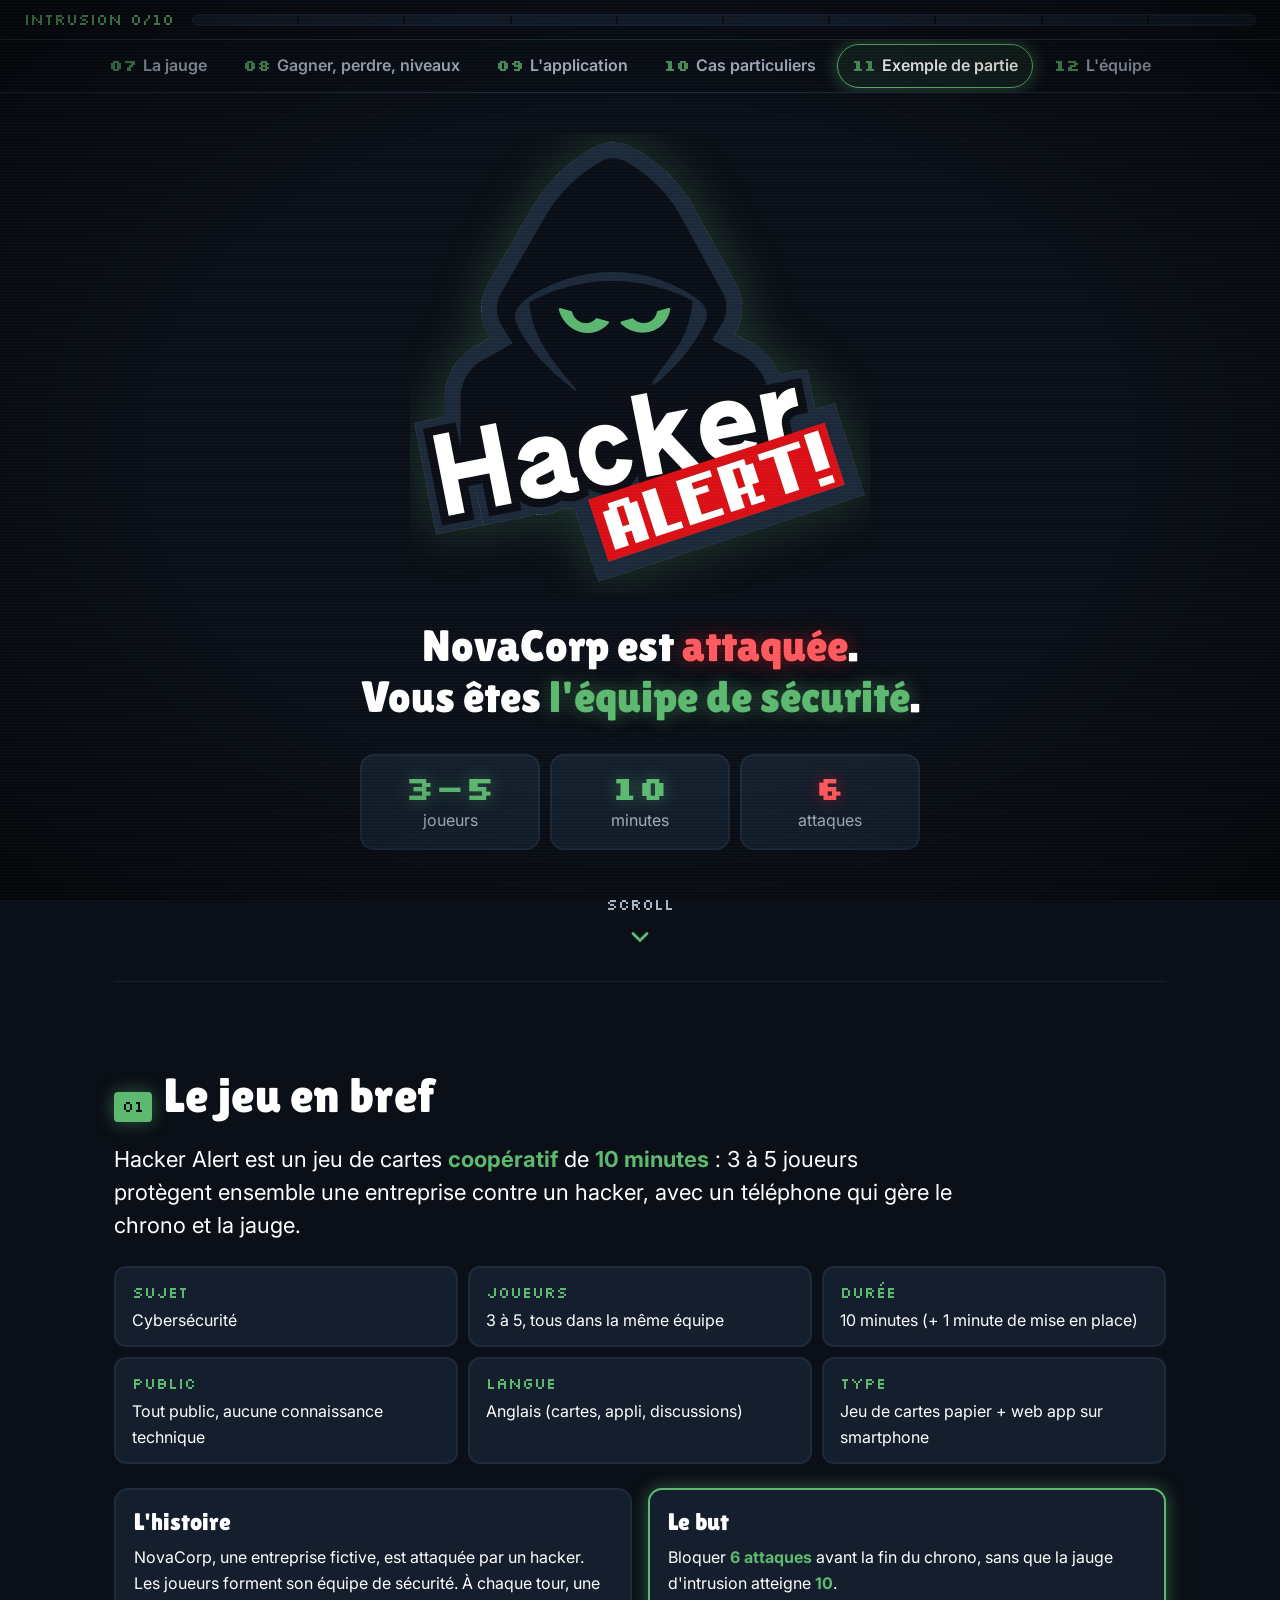
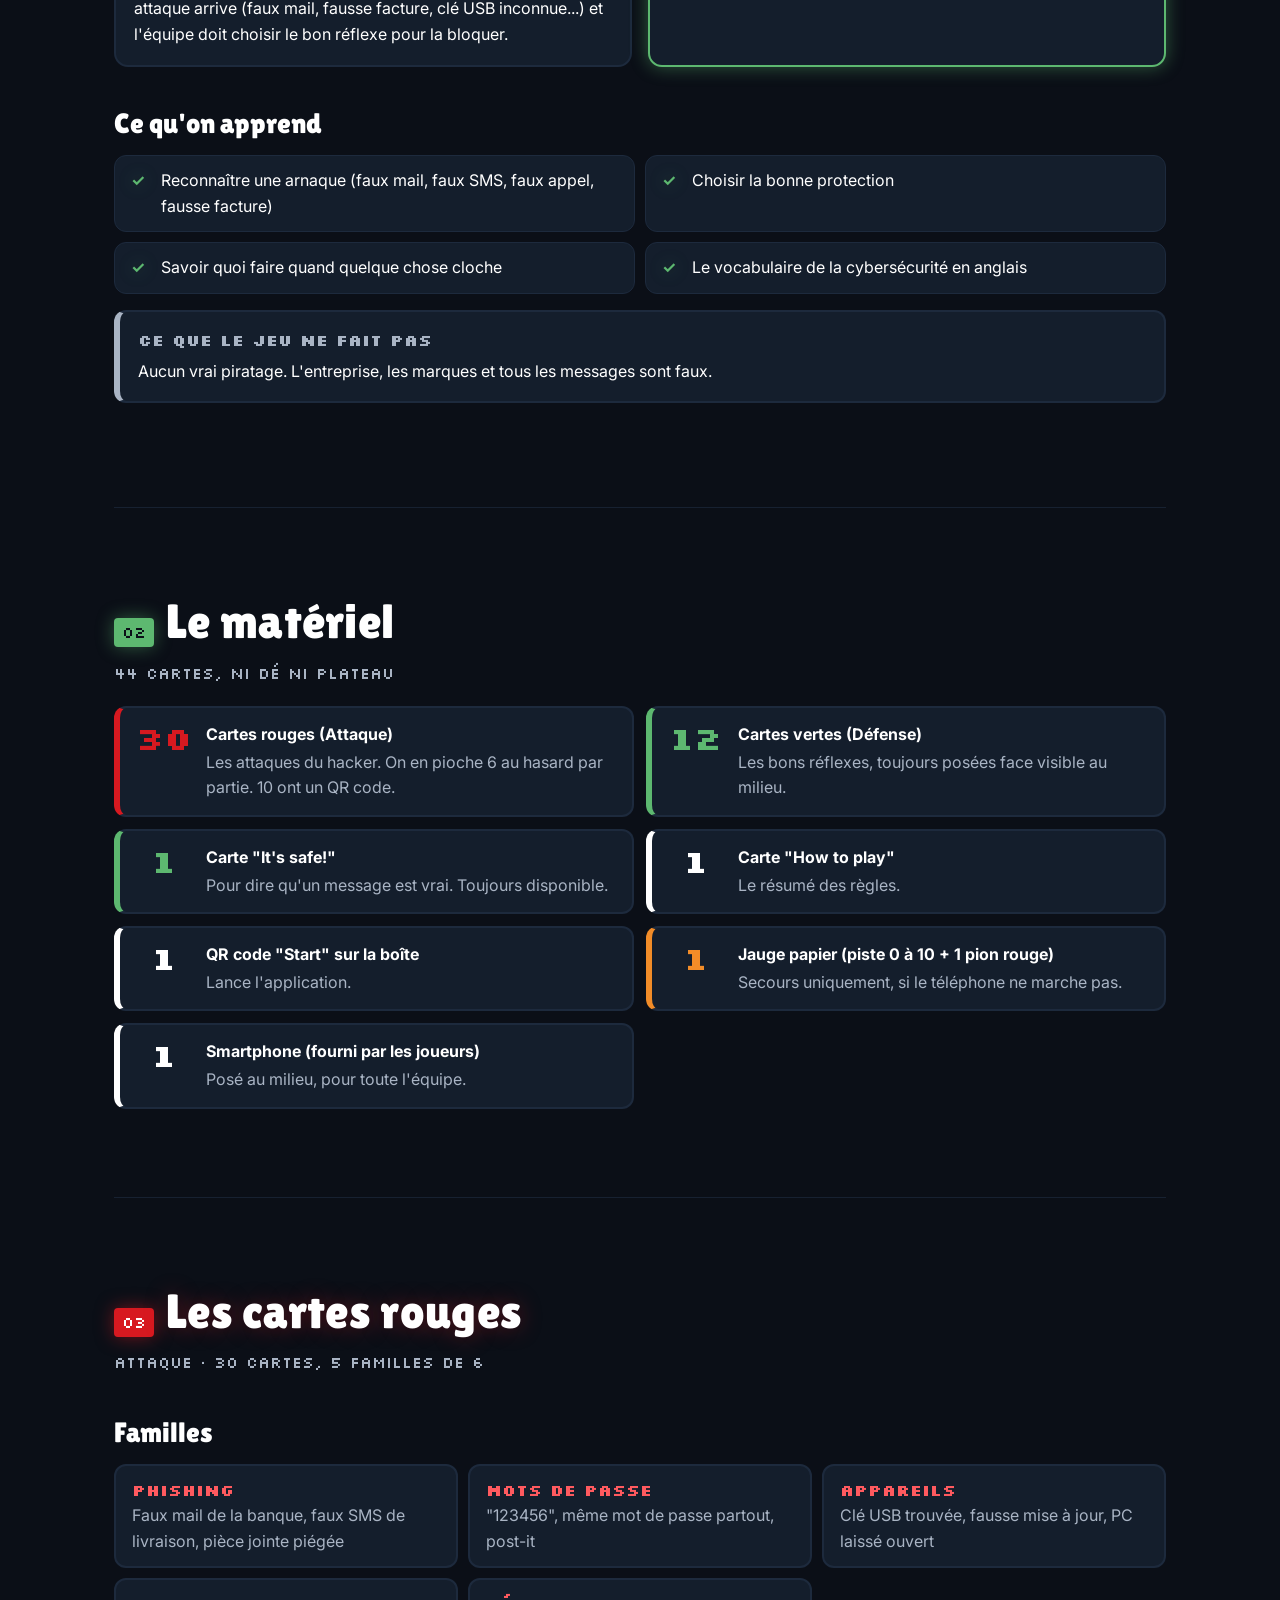
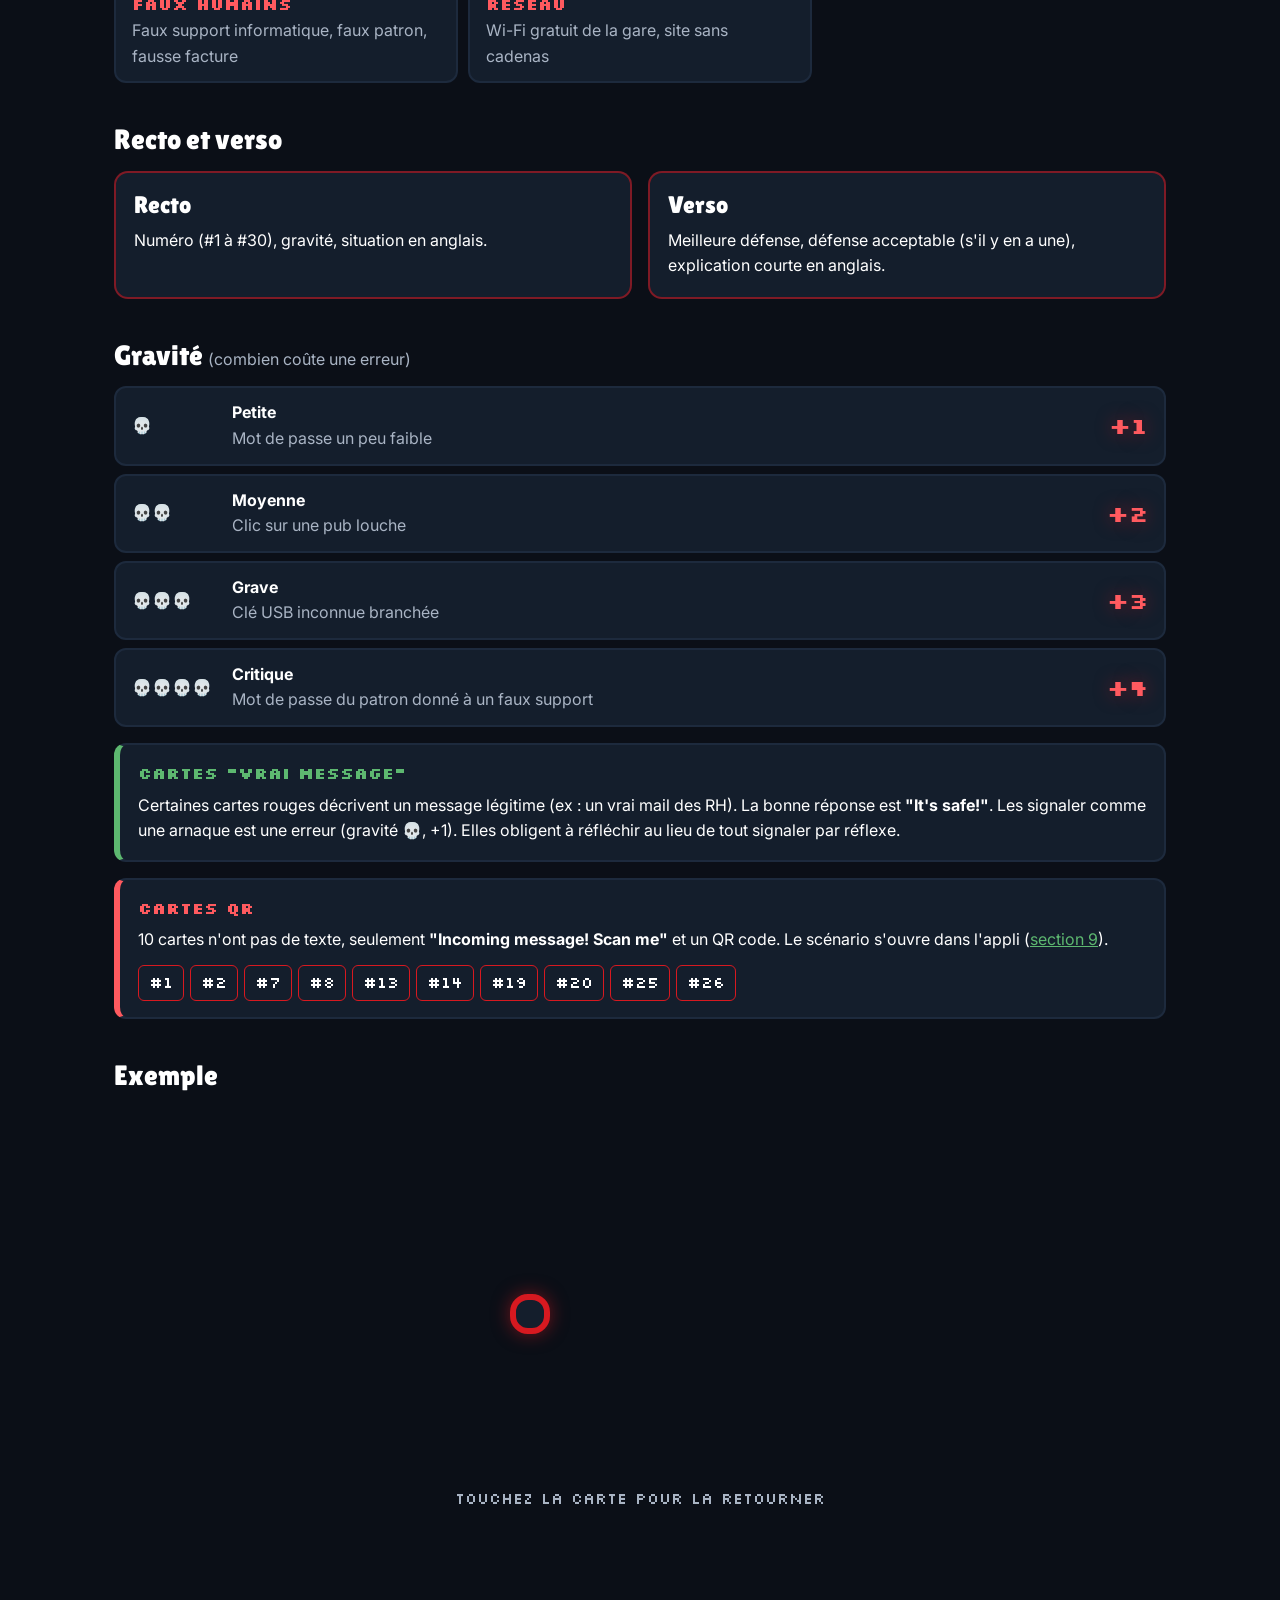
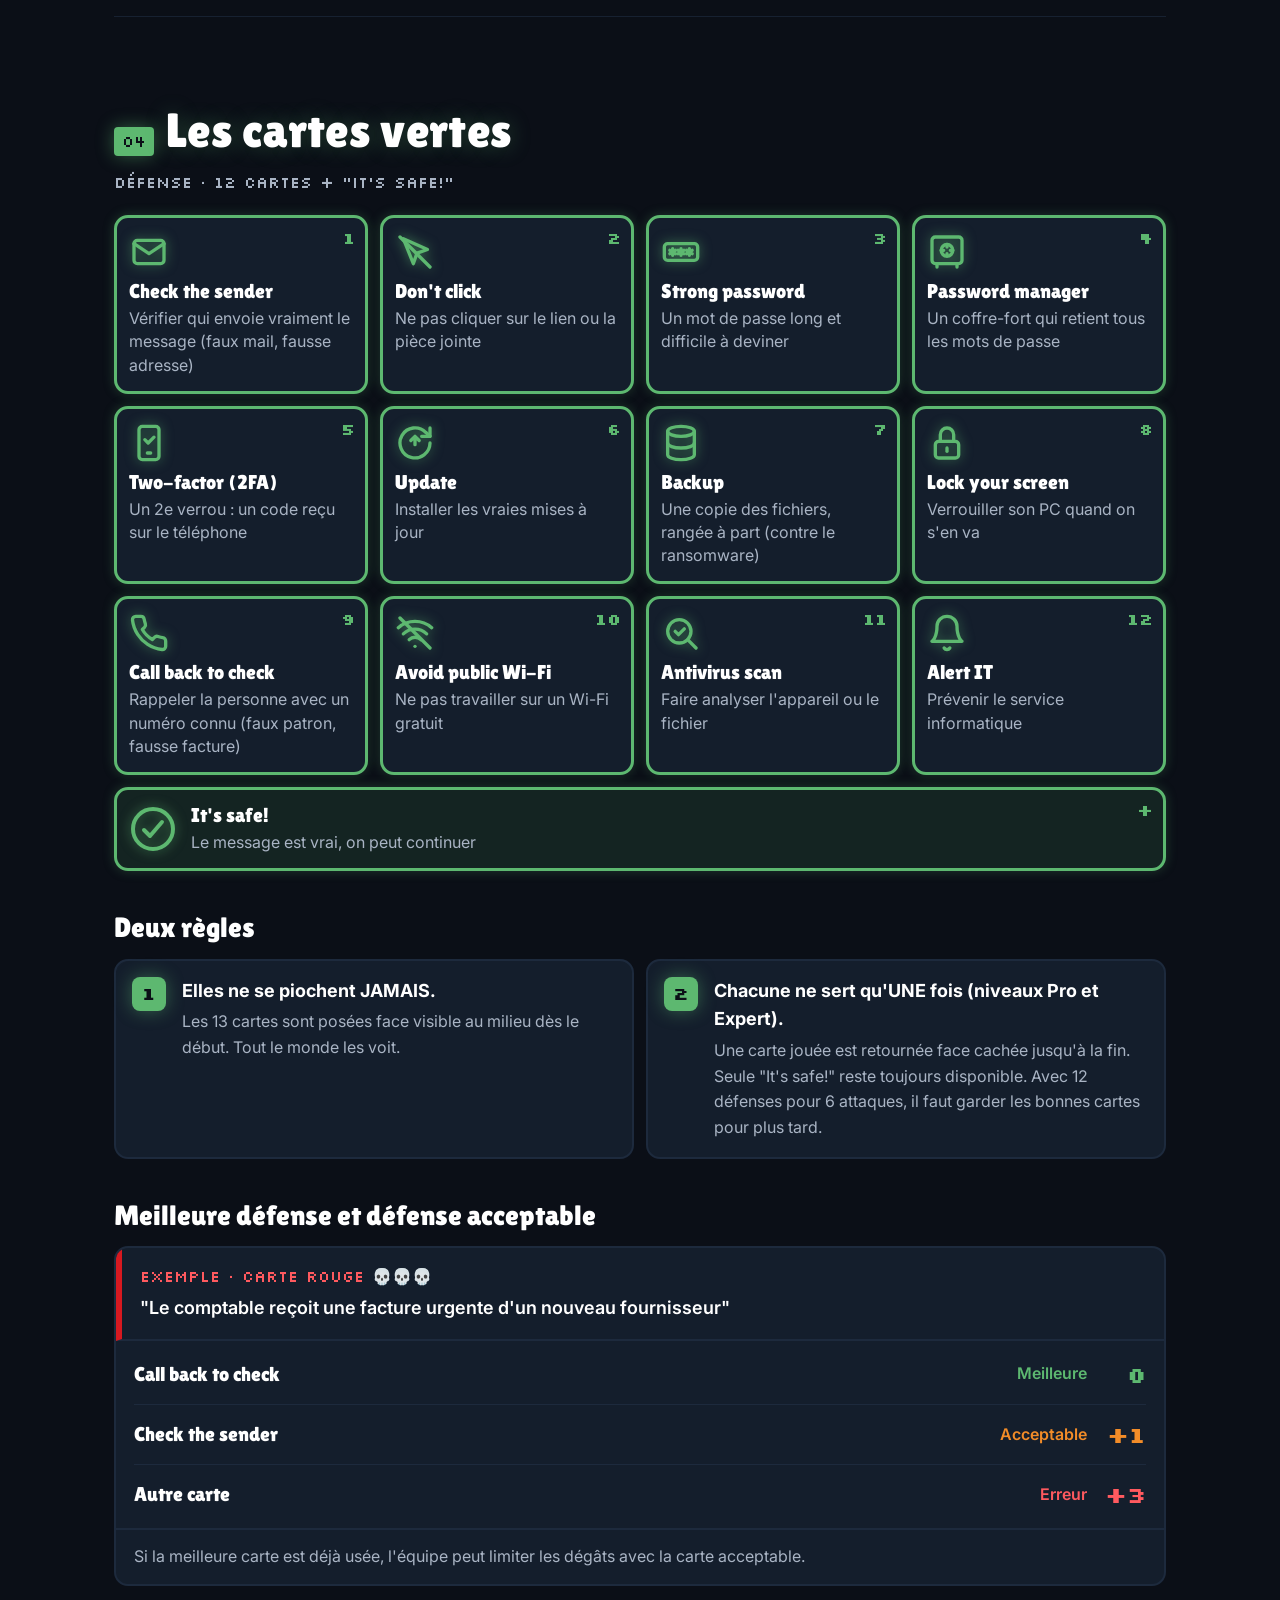
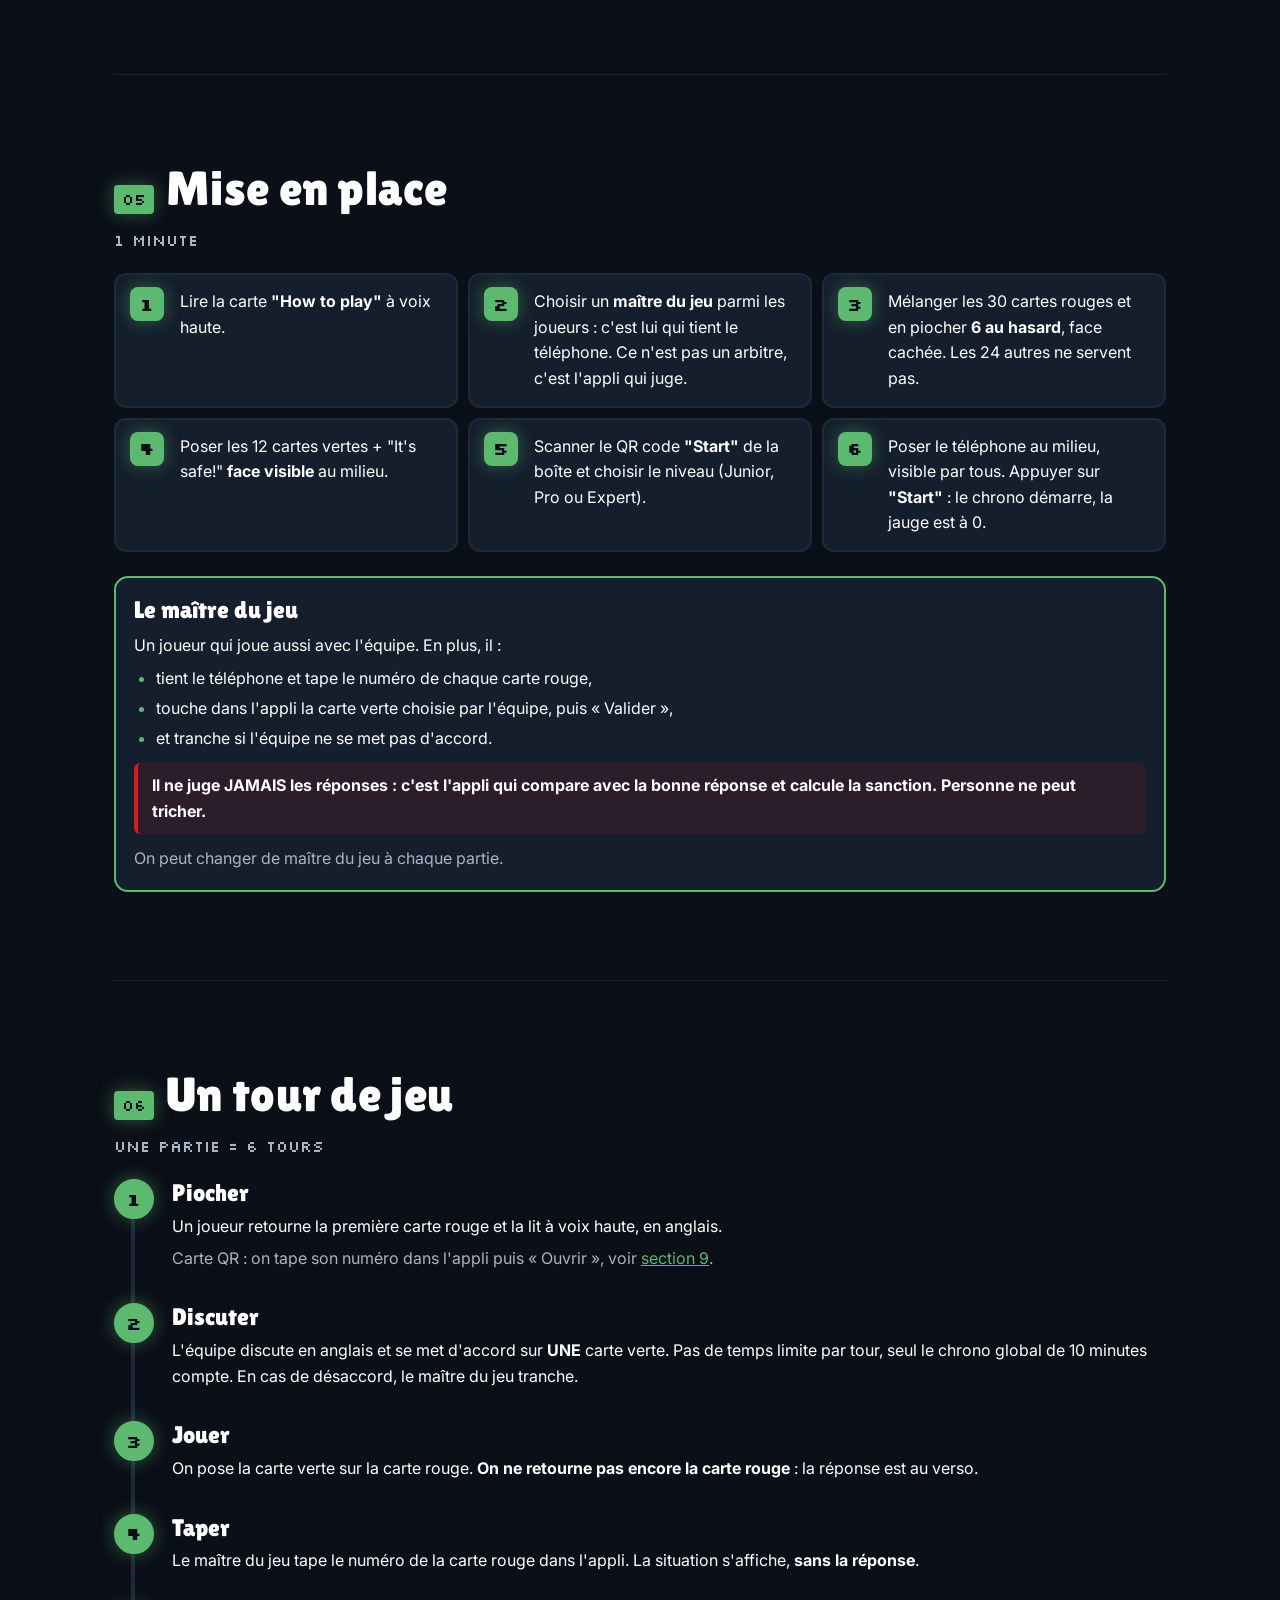
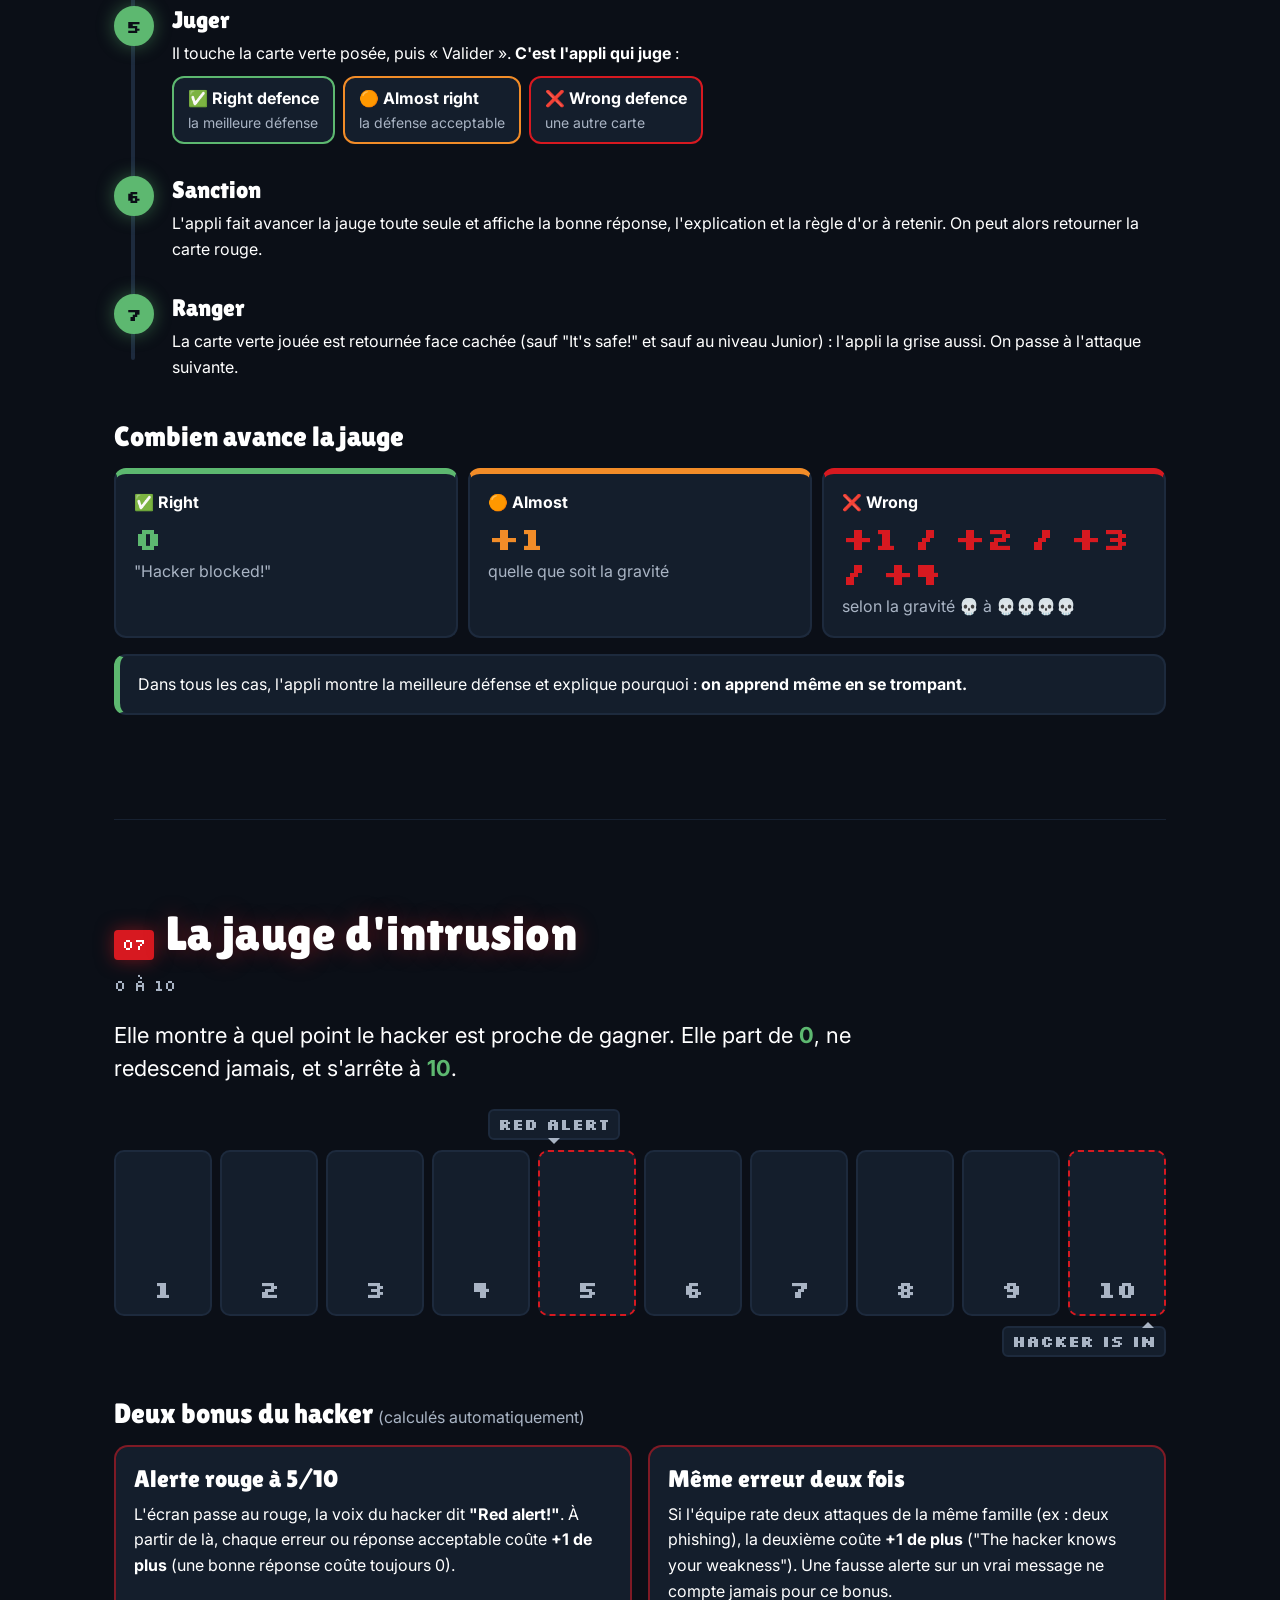
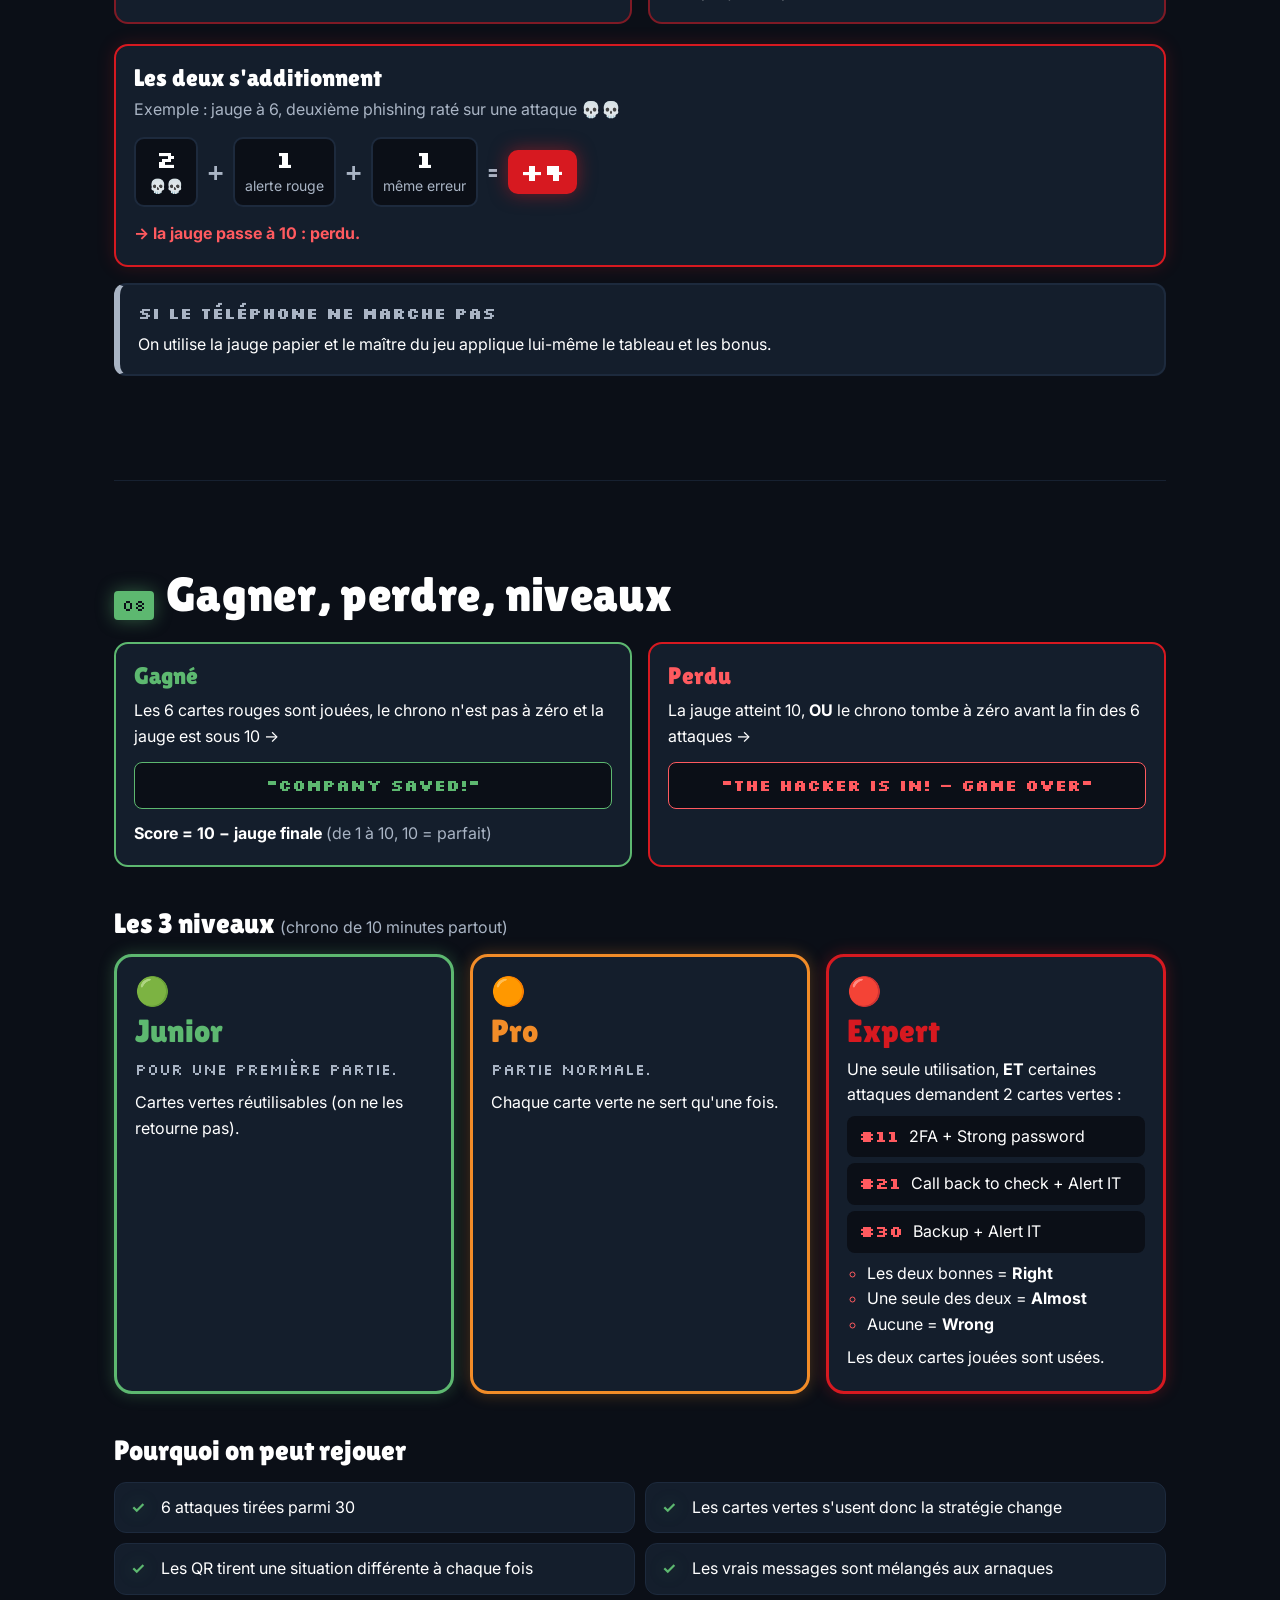
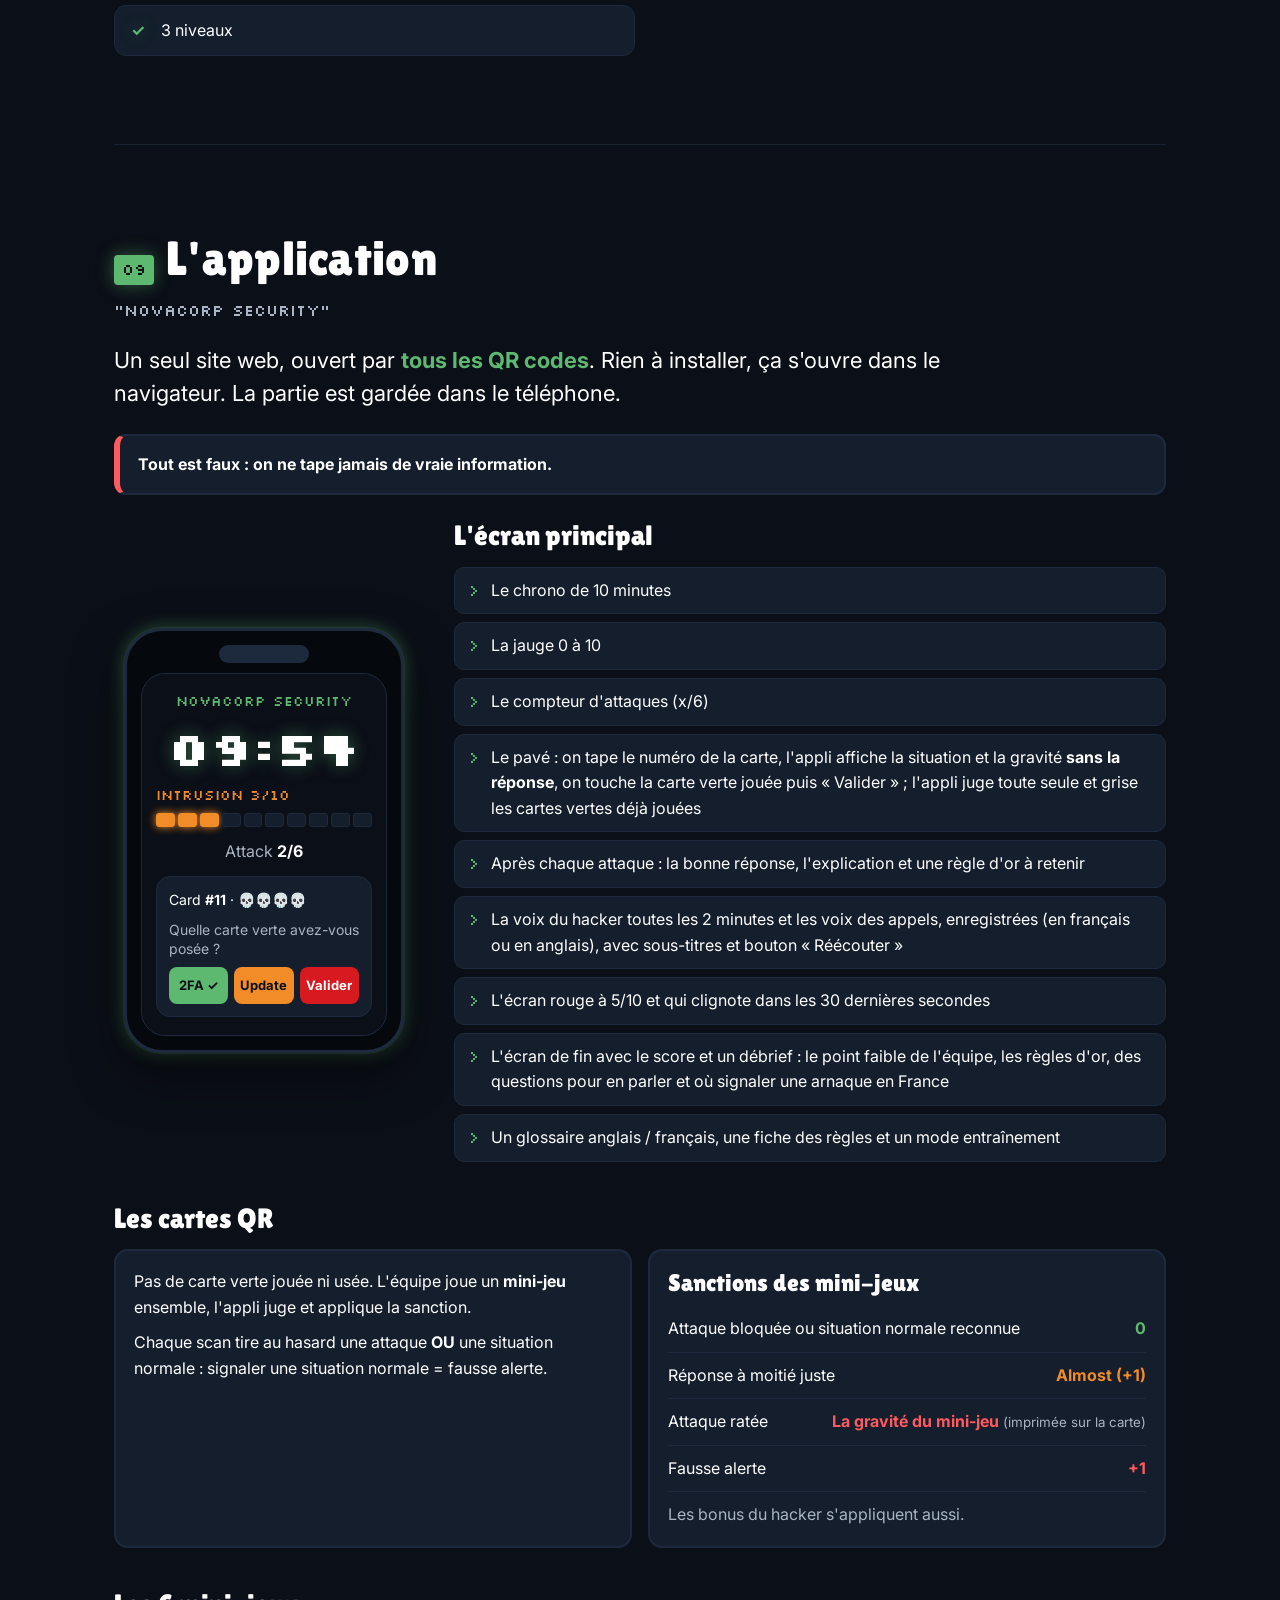
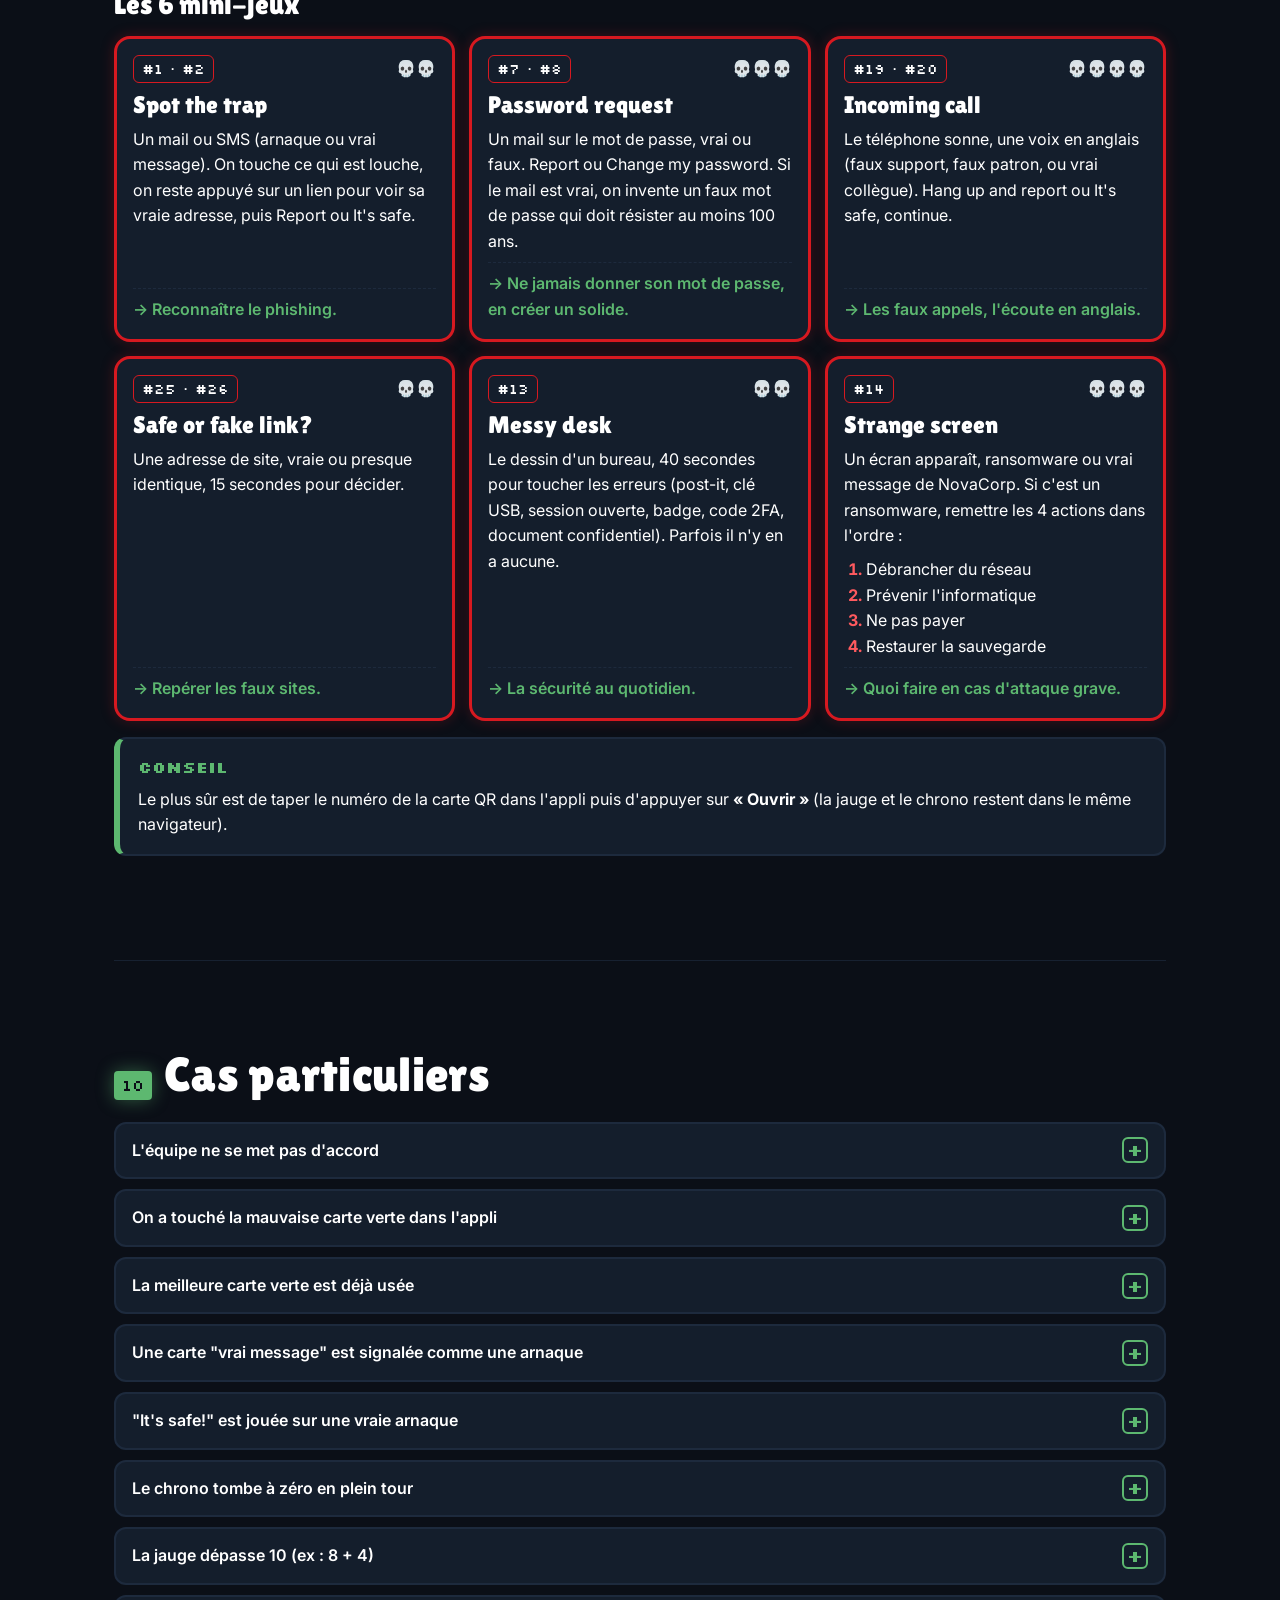
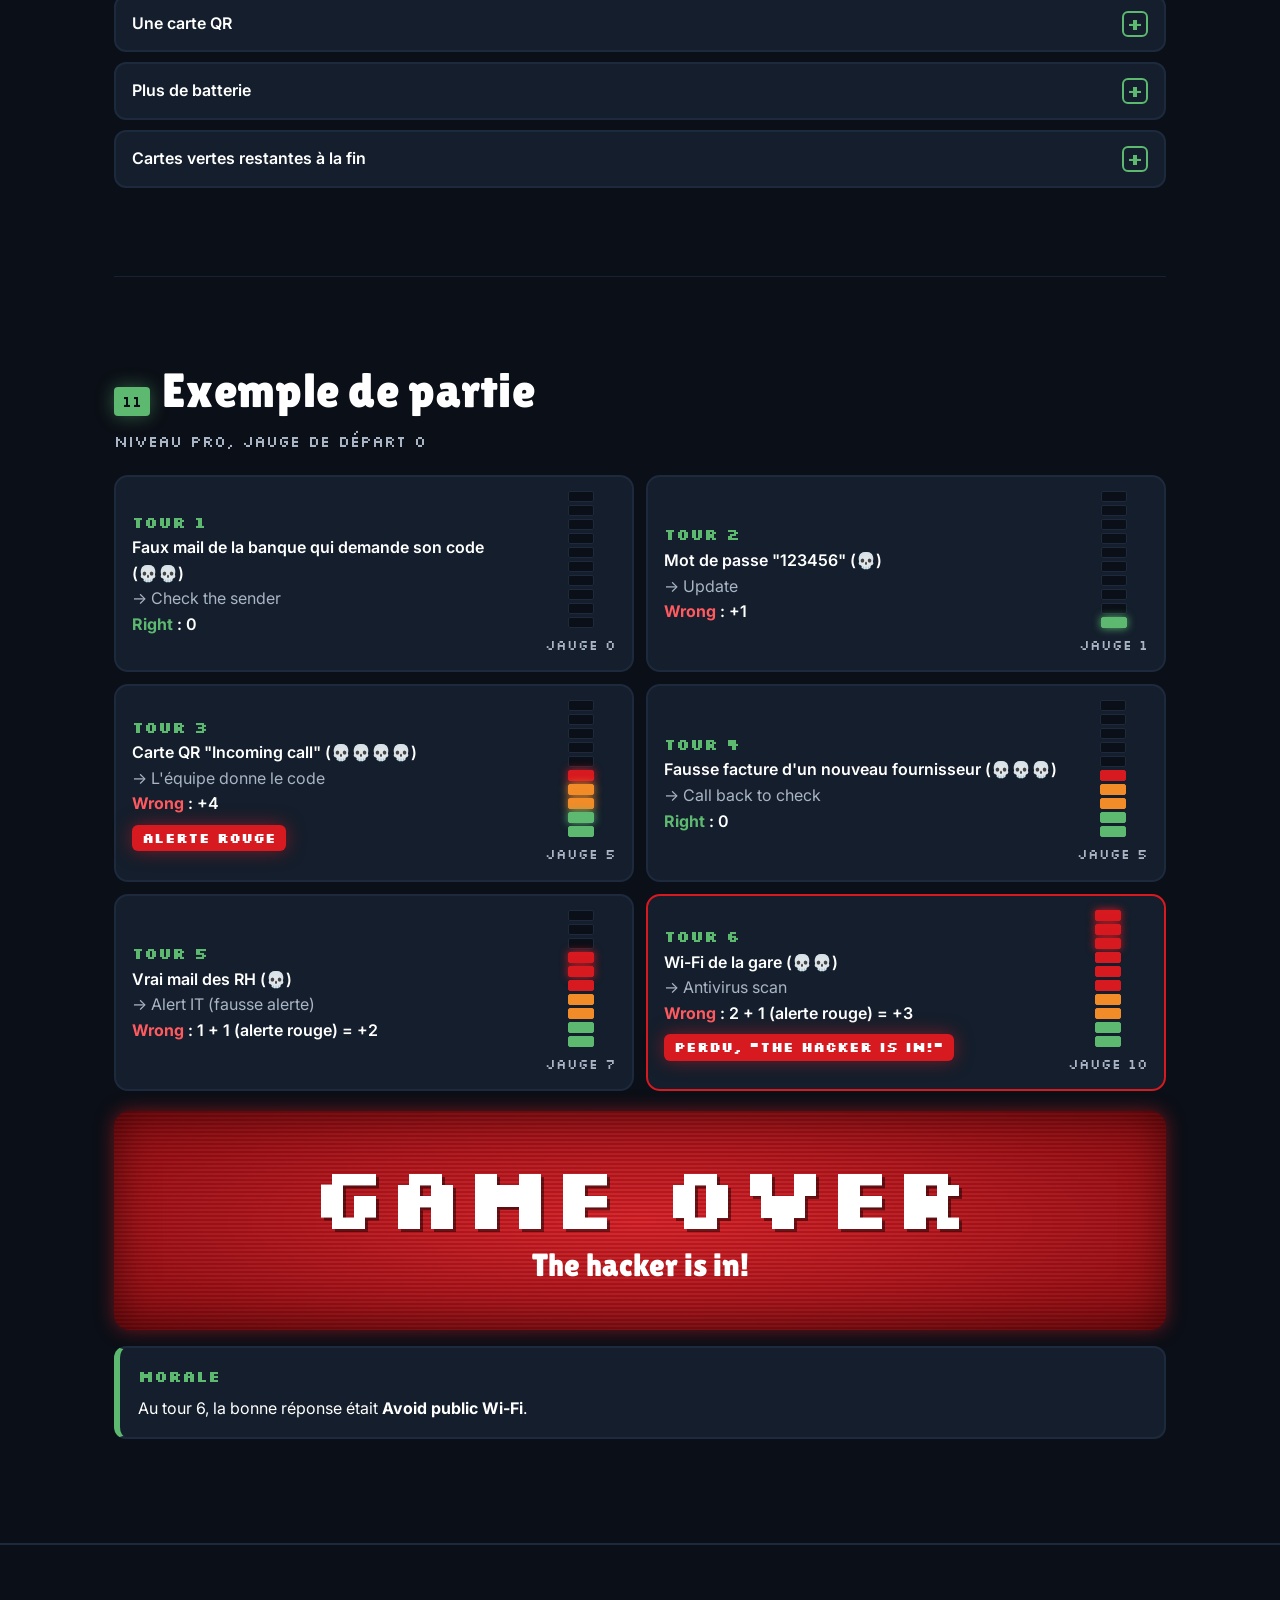
==== commit a5e87fe5: "feat: add new styles for debrief, glossary, and picker components; implement audio generation tools " ====
--- a/regles.html
+++ b/regles.html
@@ -352,7 +352,7 @@
 
       <ol class="setup">
         <li>Lire la carte <strong>"How to play"</strong> à voix haute.</li>
-        <li>Choisir un <strong>maître du jeu</strong> parmi les joueurs.</li>
+        <li>Choisir un <strong>maître du jeu</strong> parmi les joueurs : c'est lui qui tient le téléphone. Ce n'est pas un arbitre, c'est l'appli qui juge.</li>
         <li>Mélanger les 30 cartes rouges et en piocher <strong>6 au hasard</strong>, face cachée. Les 24 autres ne servent pas.</li>
         <li>Poser les 12 cartes vertes + "It's safe!" <strong>face visible</strong> au milieu.</li>
         <li>Scanner le QR code <strong>"Start"</strong> de la boîte et choisir le niveau (Junior, Pro ou Expert).</li>
@@ -363,11 +363,11 @@
         <h3 class="block__title">Le maître du jeu</h3>
         <p>Un joueur qui joue aussi avec l'équipe. En plus, il :</p>
         <ul class="gm__tasks">
-          <li>tient le téléphone et scanne les cartes QR,</li>
-          <li>retourne chaque carte rouge pour lire la réponse,</li>
-          <li>et dit à l'appli si la réponse était bonne, acceptable ou mauvaise.</li>
+          <li>tient le téléphone et tape le numéro de chaque carte rouge,</li>
+          <li>touche dans l'appli la carte verte choisie par l'équipe, puis « Valider »,</li>
+          <li>et tranche si l'équipe ne se met pas d'accord.</li>
         </ul>
-        <p class="gm__warning">Il ne décide JAMAIS de la sanction : c'est l'appli qui calcule.</p>
+        <p class="gm__warning">Il ne juge JAMAIS les réponses : c'est l'appli qui compare avec la bonne réponse et calcule la sanction. Personne ne peut tricher.</p>
         <p class="gm__note">On peut changer de maître du jeu à chaque partie.</p>
       </article>
     </section>
@@ -383,7 +383,7 @@
         <li class="timeline__step reveal">
           <h3 class="timeline__title">Piocher</h3>
           <p>Un joueur retourne la première carte rouge et la lit à voix haute, en anglais.</p>
-          <p class="timeline__aside">Carte QR : le maître du jeu l'ouvre dans l'appli, voir <a href="#application">section 9</a>.</p>
+          <p class="timeline__aside">Carte QR : on tape son numéro dans l'appli puis « Ouvrir », voir <a href="#application">section 9</a>.</p>
         </li>
         <li class="timeline__step reveal">
           <h3 class="timeline__title">Discuter</h3>
@@ -391,28 +391,28 @@
         </li>
         <li class="timeline__step reveal">
           <h3 class="timeline__title">Jouer</h3>
-          <p>On pose la carte verte sur la carte rouge.</p>
+          <p>On pose la carte verte sur la carte rouge. <strong>On ne retourne pas encore la carte rouge</strong> : la réponse est au verso.</p>
         </li>
         <li class="timeline__step reveal">
-          <h3 class="timeline__title">Vérifier</h3>
-          <p>Le maître du jeu retourne la carte rouge et lit la réponse au verso.</p>
+          <h3 class="timeline__title">Taper</h3>
+          <p>Le maître du jeu tape le numéro de la carte rouge dans l'appli. La situation s'affiche, <strong>sans la réponse</strong>.</p>
         </li>
         <li class="timeline__step reveal">
           <h3 class="timeline__title">Juger</h3>
-          <p>Dans l'appli, il tape le numéro de la carte puis appuie sur :</p>
+          <p>Il touche la carte verte posée, puis « Valider ». <strong>C'est l'appli qui juge</strong> :</p>
           <ul class="verdicts">
-            <li class="verdict verdict--right"><span lang="en">✅ Right defence</span><small>meilleure défense</small></li>
-            <li class="verdict verdict--almost"><span lang="en">🟠 Almost right</span><small>défense acceptable</small></li>
-            <li class="verdict verdict--wrong"><span lang="en">❌ Wrong defence</span><small>autre carte</small></li>
+            <li class="verdict verdict--right"><span lang="en">✅ Right defence</span><small>la meilleure défense</small></li>
+            <li class="verdict verdict--almost"><span lang="en">🟠 Almost right</span><small>la défense acceptable</small></li>
+            <li class="verdict verdict--wrong"><span lang="en">❌ Wrong defence</span><small>une autre carte</small></li>
           </ul>
         </li>
         <li class="timeline__step reveal">
           <h3 class="timeline__title">Sanction</h3>
-          <p>L'appli fait avancer la jauge toute seule et affiche l'explication en anglais.</p>
+          <p>L'appli fait avancer la jauge toute seule et affiche la bonne réponse, l'explication et la règle d'or à retenir. On peut alors retourner la carte rouge.</p>
         </li>
         <li class="timeline__step reveal">
           <h3 class="timeline__title">Ranger</h3>
-          <p>La carte verte jouée est retournée face cachée (sauf "It's safe!" et sauf au niveau Junior). On passe à l'attaque suivante.</p>
+          <p>La carte verte jouée est retournée face cachée (sauf "It's safe!" et sauf au niveau Junior) : l'appli la grise aussi. On passe à l'attaque suivante.</p>
         </li>
       </ol>
 
@@ -586,11 +586,11 @@
             <p class="phone__counter" lang="en">Attack <b>2/6</b></p>
             <div class="phone__pad">
               <p class="phone__card" lang="en">Card <b>#11</b> · 💀💀💀💀</p>
-              <p class="phone__answer" lang="en">Best: Two-factor (2FA)<br>Acceptable: Strong password</p>
+              <p class="phone__answer">Quelle carte verte avez-vous posée ?</p>
               <div class="phone__buttons" lang="en">
-                <span class="phone__btn phone__btn--right">Right</span>
-                <span class="phone__btn phone__btn--almost">Almost</span>
-                <span class="phone__btn phone__btn--wrong">Wrong</span>
+                <span class="phone__btn phone__btn--right">2FA ✓</span>
+                <span class="phone__btn phone__btn--almost">Update</span>
+                <span class="phone__btn phone__btn--wrong">Valider</span>
               </div>
             </div>
           </div>
@@ -602,10 +602,12 @@
             <li>Le chrono de 10 minutes</li>
             <li>La jauge 0 à 10</li>
             <li>Le compteur d'attaques (x/6)</li>
-            <li>Le pavé du maître du jeu : il tape le numéro de la carte, l'appli affiche la situation, la gravité, la meilleure défense et l'acceptable, puis il appuie sur <span lang="en">Right / Almost / Wrong</span> ; <span lang="en">Almost</span> est grisé si la carte n'a pas de défense acceptable</li>
-            <li>La voix du hacker en anglais toutes les 2 minutes</li>
+            <li>Le pavé : on tape le numéro de la carte, l'appli affiche la situation et la gravité <strong>sans la réponse</strong>, on touche la carte verte jouée puis « Valider » ; l'appli juge toute seule et grise les cartes vertes déjà jouées</li>
+            <li>Après chaque attaque : la bonne réponse, l'explication et une règle d'or à retenir</li>
+            <li>La voix du hacker toutes les 2 minutes et les voix des appels, enregistrées (en français ou en anglais), avec sous-titres et bouton « Réécouter »</li>
             <li>L'écran rouge à 5/10 et qui clignote dans les 30 dernières secondes</li>
-            <li>L'écran de fin avec le score</li>
+            <li>L'écran de fin avec le score et un débrief : le point faible de l'équipe, les règles d'or, des questions pour en parler et où signaler une arnaque en France</li>
+            <li>Un glossaire anglais / français, une fiche des règles et un mode entraînement</li>
           </ul>
         </div>
       </div>
@@ -613,7 +615,7 @@
       <h3 class="subhead">Les cartes QR</h3>
       <div class="grid grid--2">
         <article class="block">
-          <p>Pas de carte verte jouée ni usée, le maître du jeu n'appuie sur aucun bouton. L'équipe joue un <strong>mini-jeu</strong> ensemble, l'appli applique la sanction.</p>
+          <p>Pas de carte verte jouée ni usée. L'équipe joue un <strong>mini-jeu</strong> ensemble, l'appli juge et applique la sanction.</p>
           <p class="app__draw">Chaque scan tire au hasard une attaque <strong>OU</strong> une situation normale : signaler une situation normale = fausse alerte.</p>
         </article>
         <article class="block">
@@ -676,7 +678,7 @@
 
       <div class="callout callout--green">
         <p class="callout__title">Conseil</p>
-        <p>Le plus sûr est que le maître du jeu tape le numéro de la carte QR dans l'appli puis appuie sur <strong lang="en">"Open"</strong> (la jauge et le chrono restent dans le même navigateur).</p>
+        <p>Le plus sûr est de taper le numéro de la carte QR dans l'appli puis d'appuyer sur <strong>« Ouvrir »</strong> (la jauge et le chrono restent dans le même navigateur).</p>
       </div>
     </section>
 
@@ -688,6 +690,10 @@
         <details class="faq__item">
           <summary>L'équipe ne se met pas d'accord</summary>
           <p>Le maître du jeu tranche.</p>
+        </details>
+        <details class="faq__item">
+          <summary>On a touché la mauvaise carte verte dans l'appli</summary>
+          <p>Avant de valider, le bouton affiche la carte choisie : vérifiez-le. Une fois validé, on ne peut plus annuler, sinon on pourrait tricher en essayant toutes les cartes.</p>
         </details>
         <details class="faq__item">
           <summary>La meilleure carte verte est déjà usée</summary>
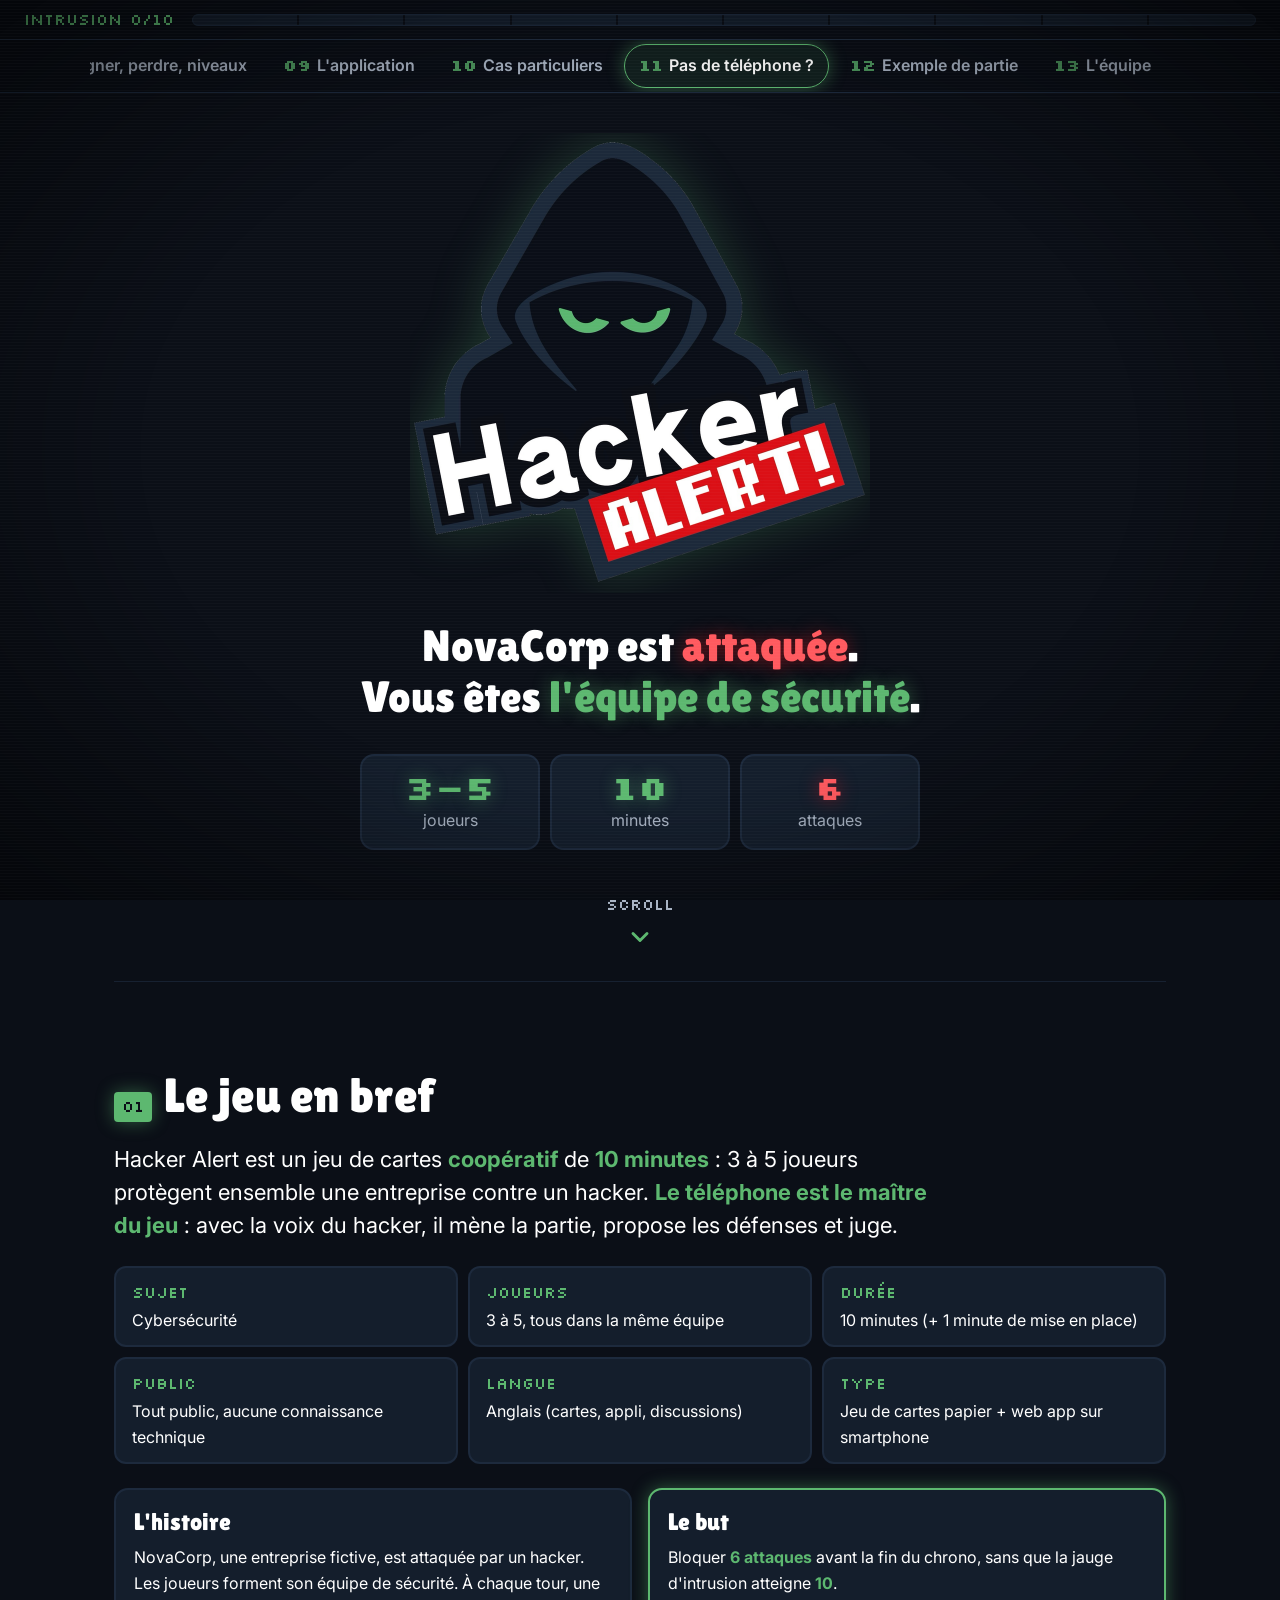
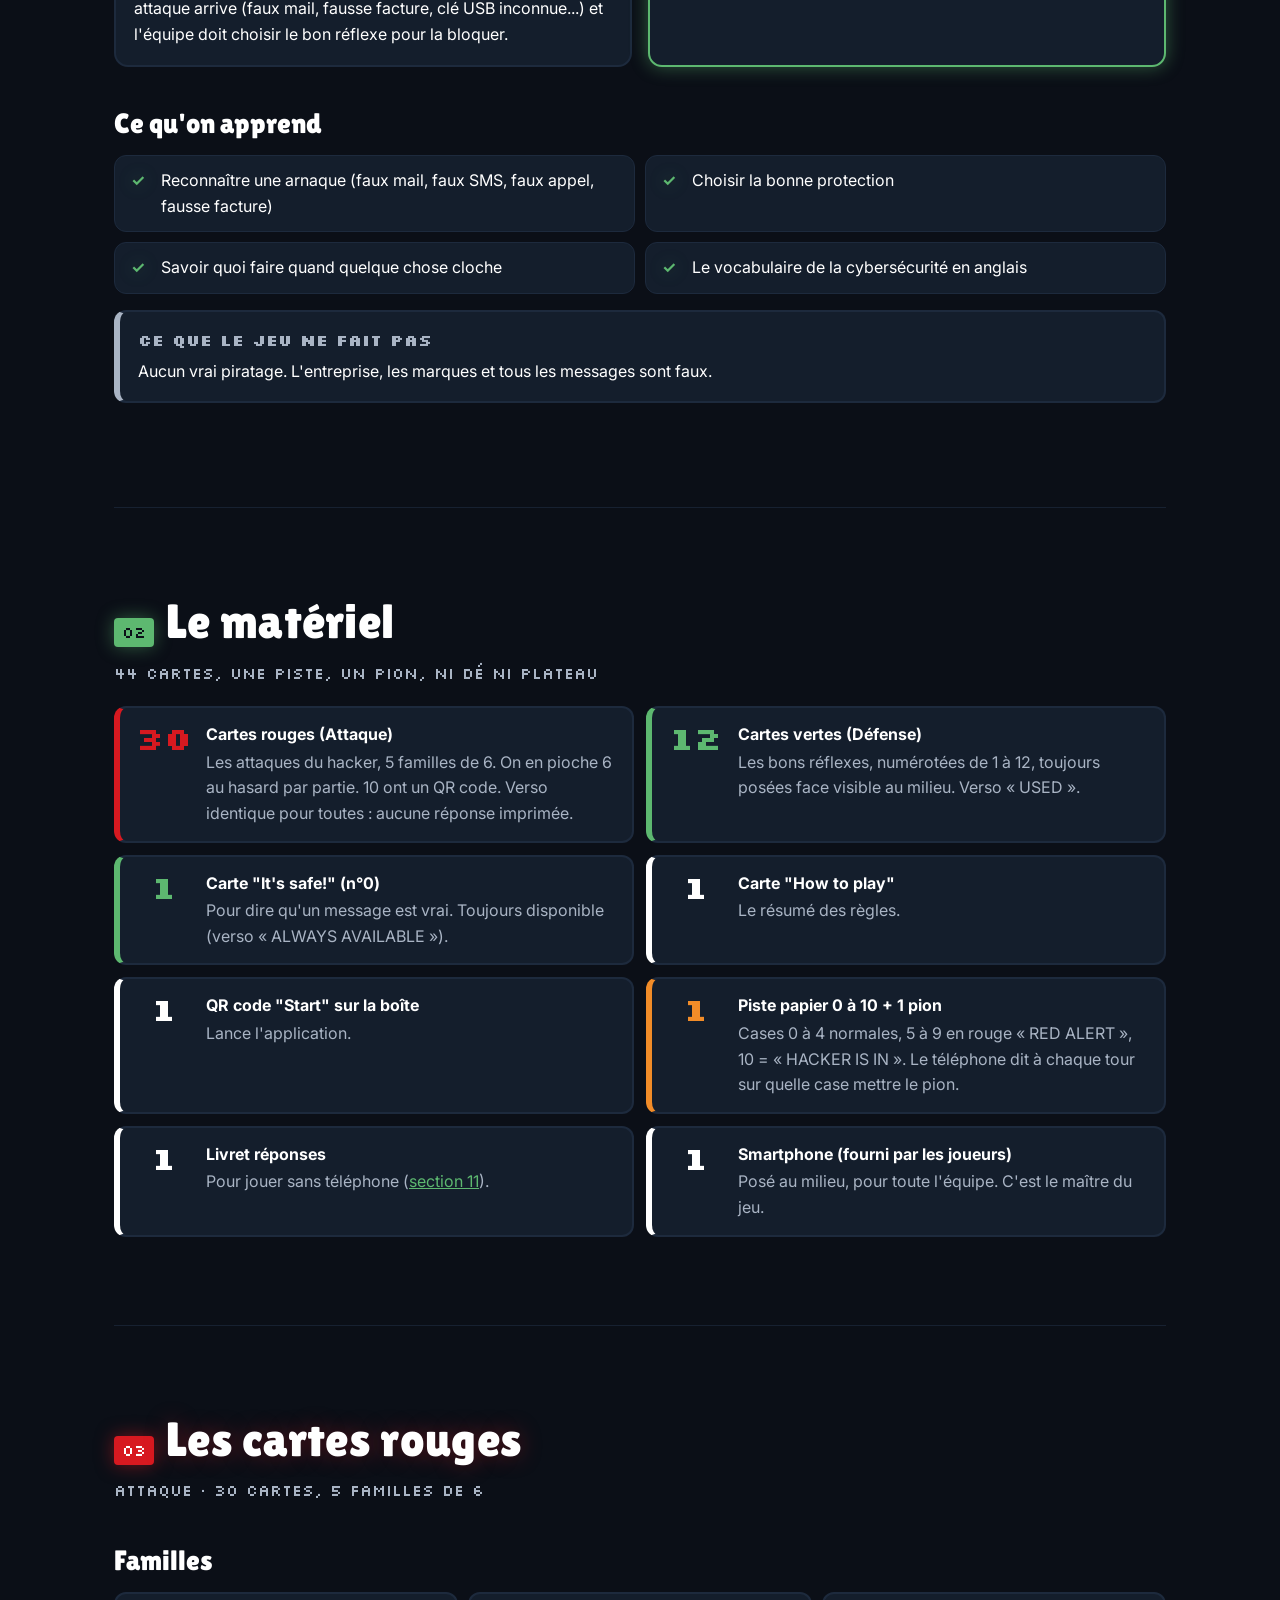
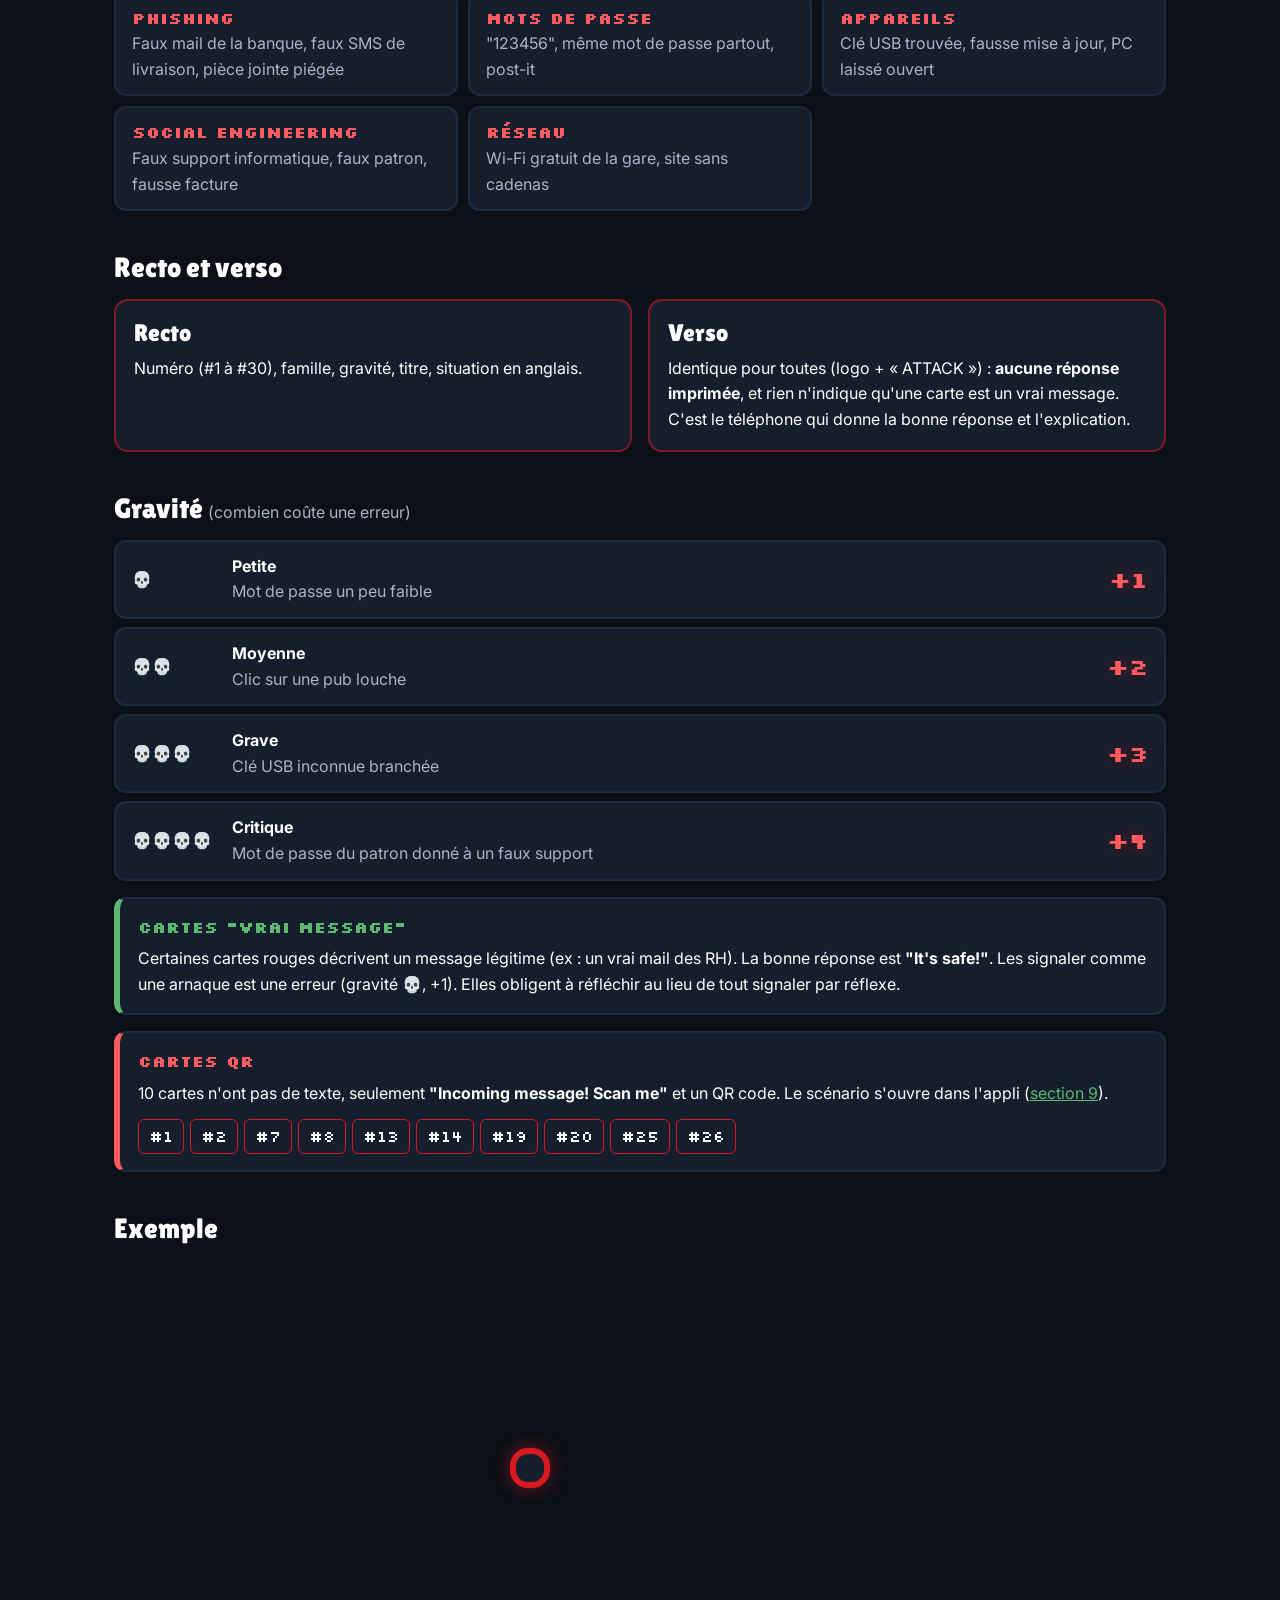
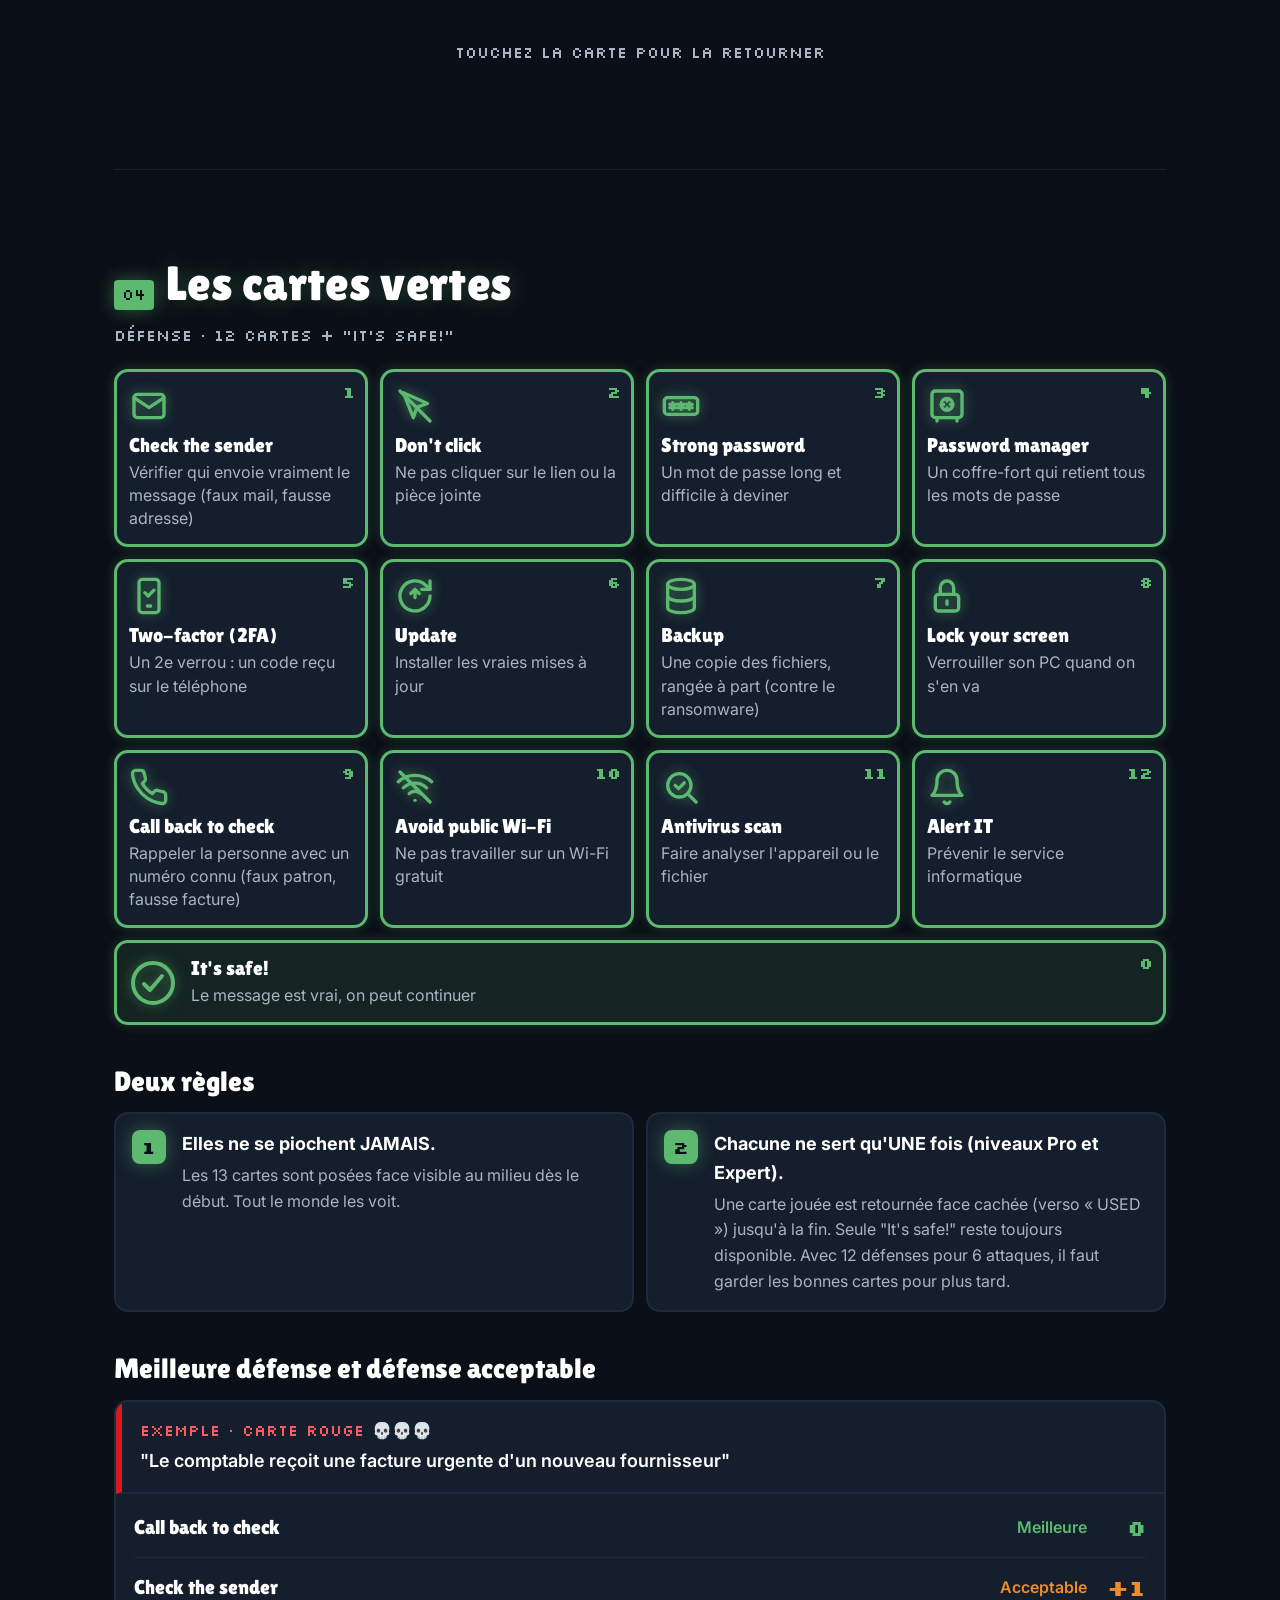
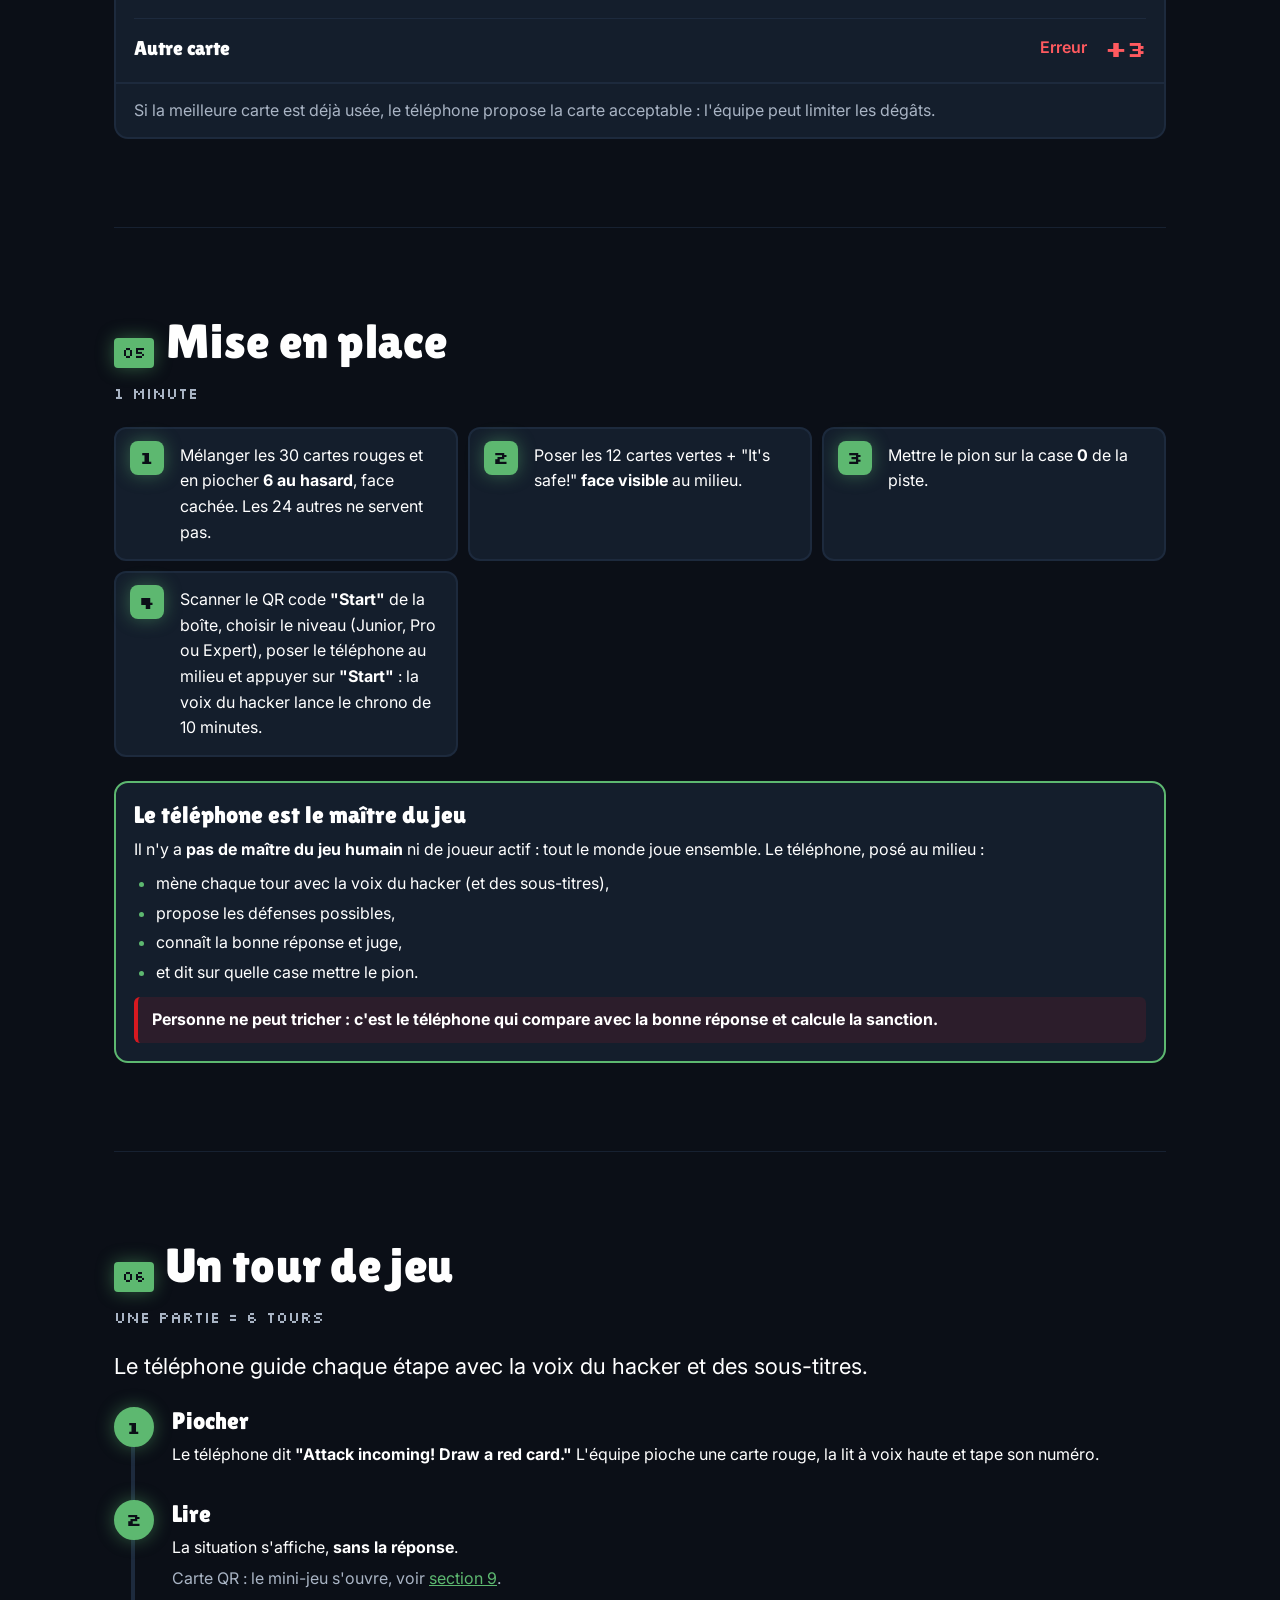
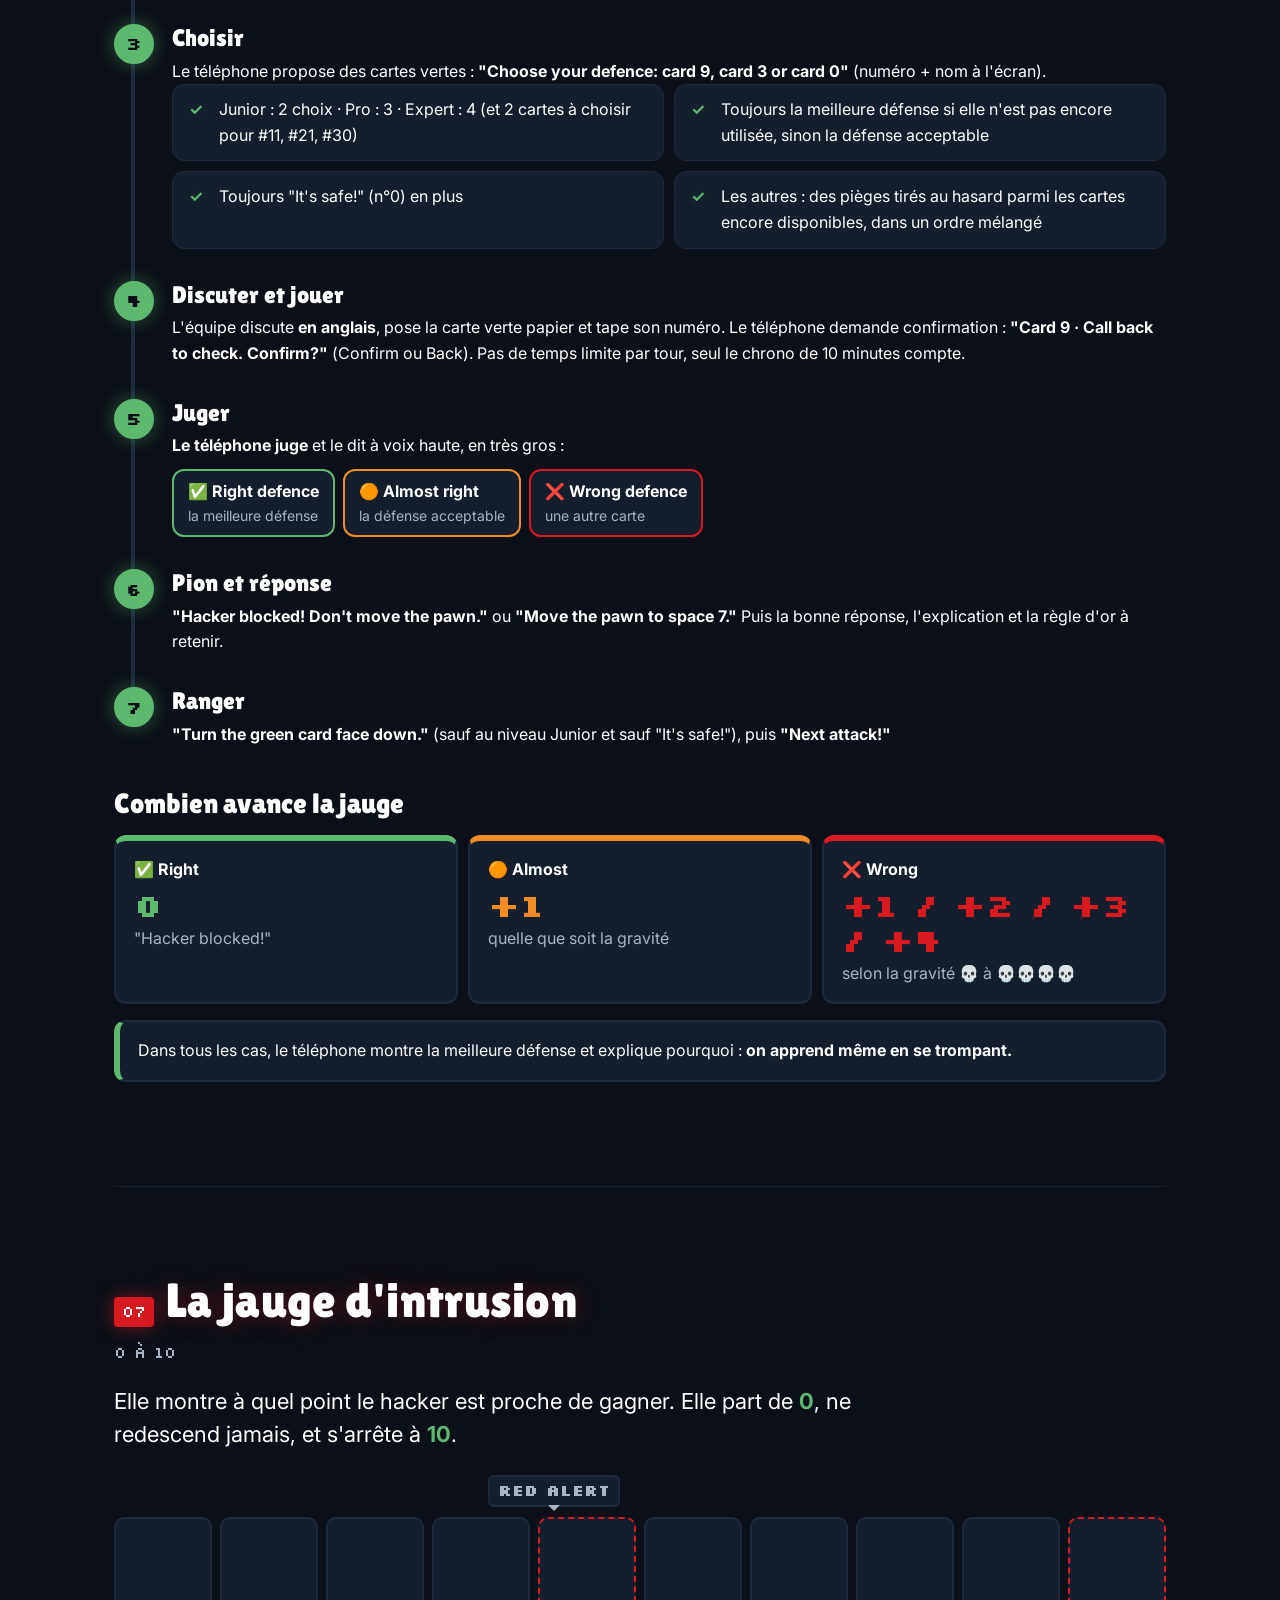
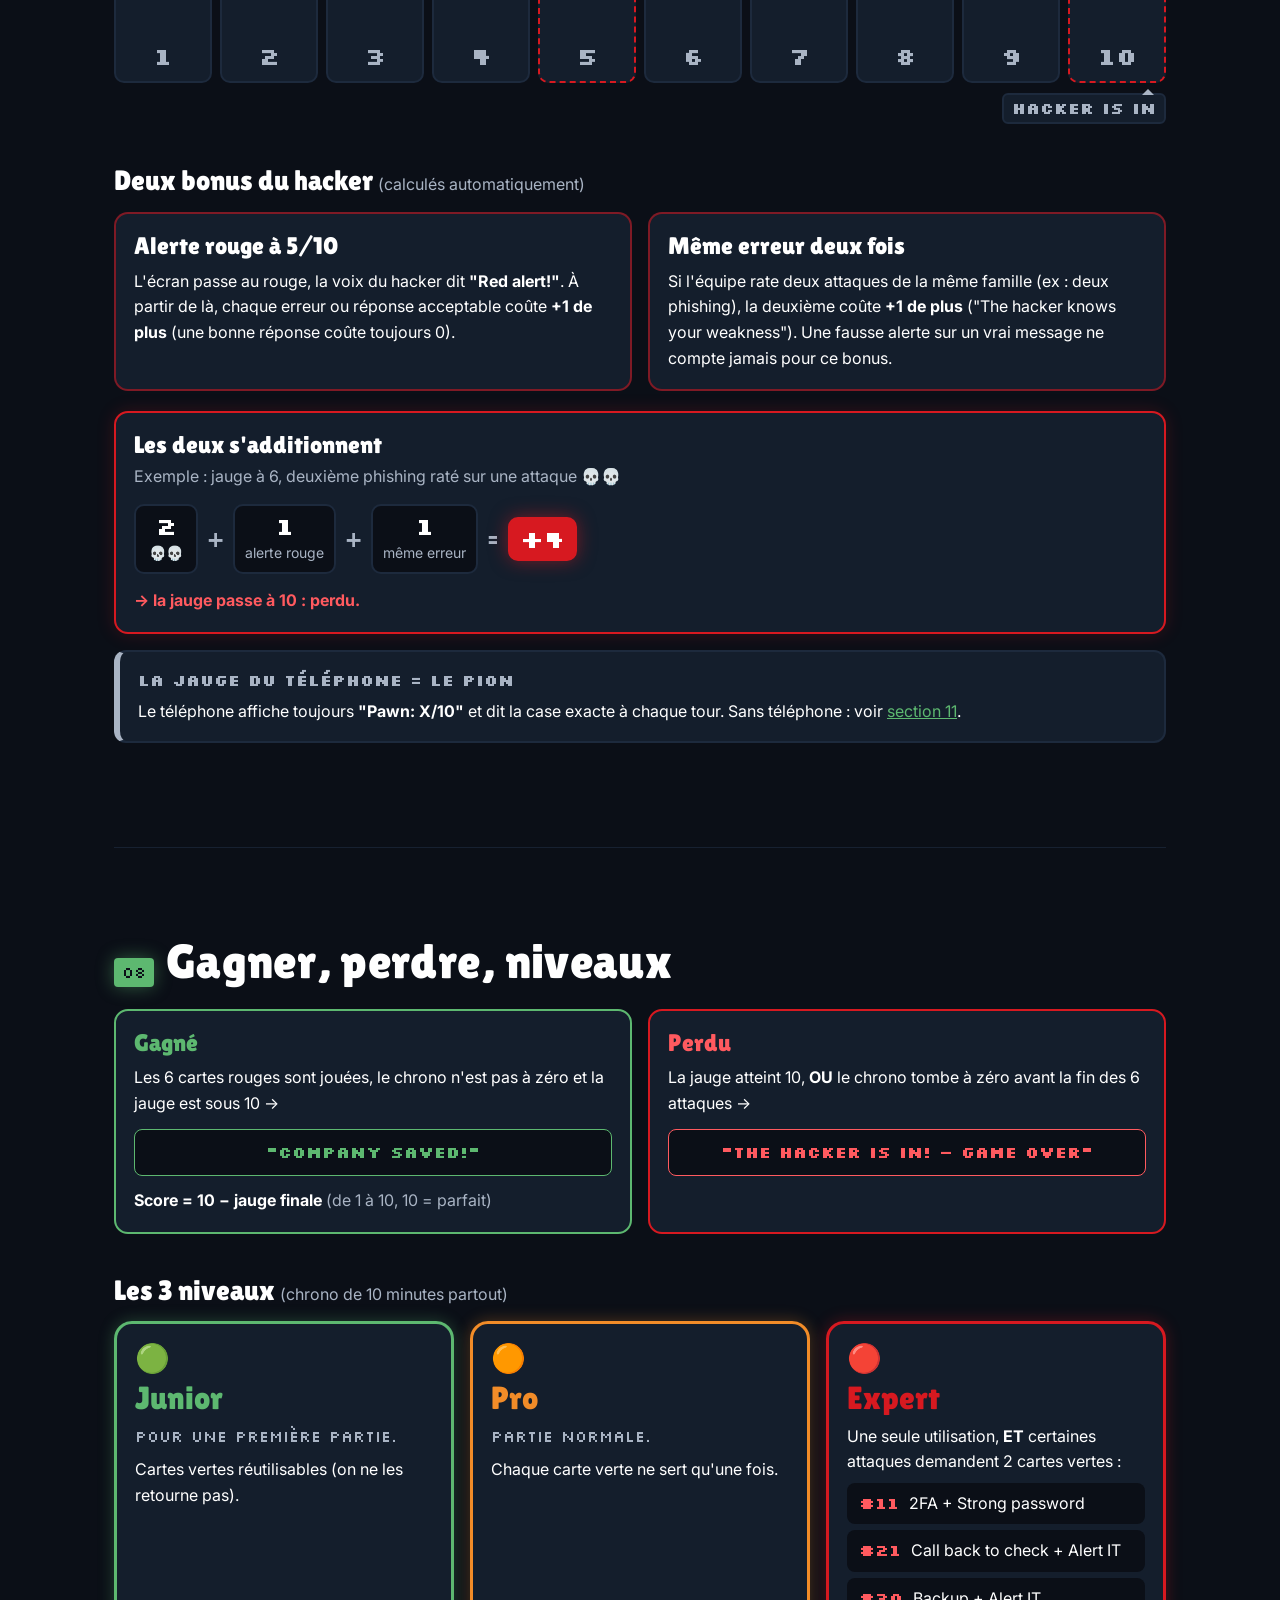
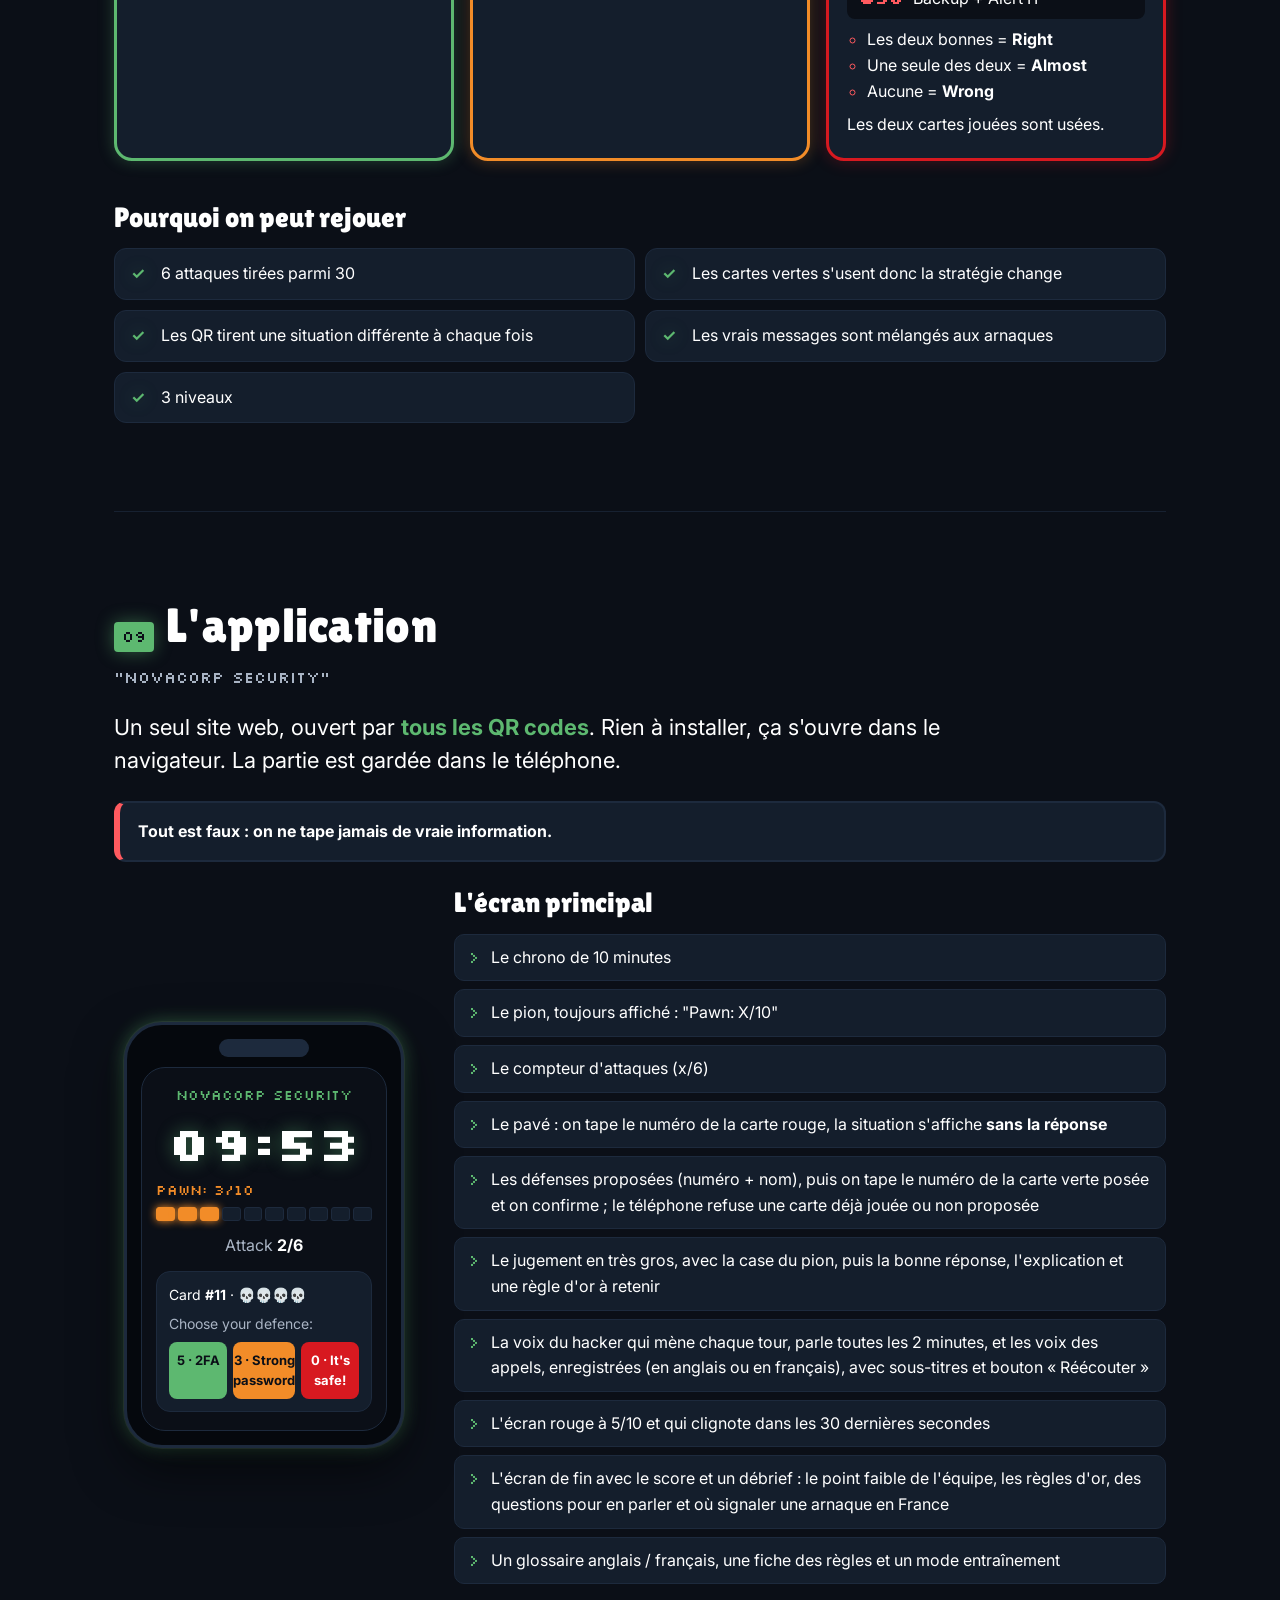
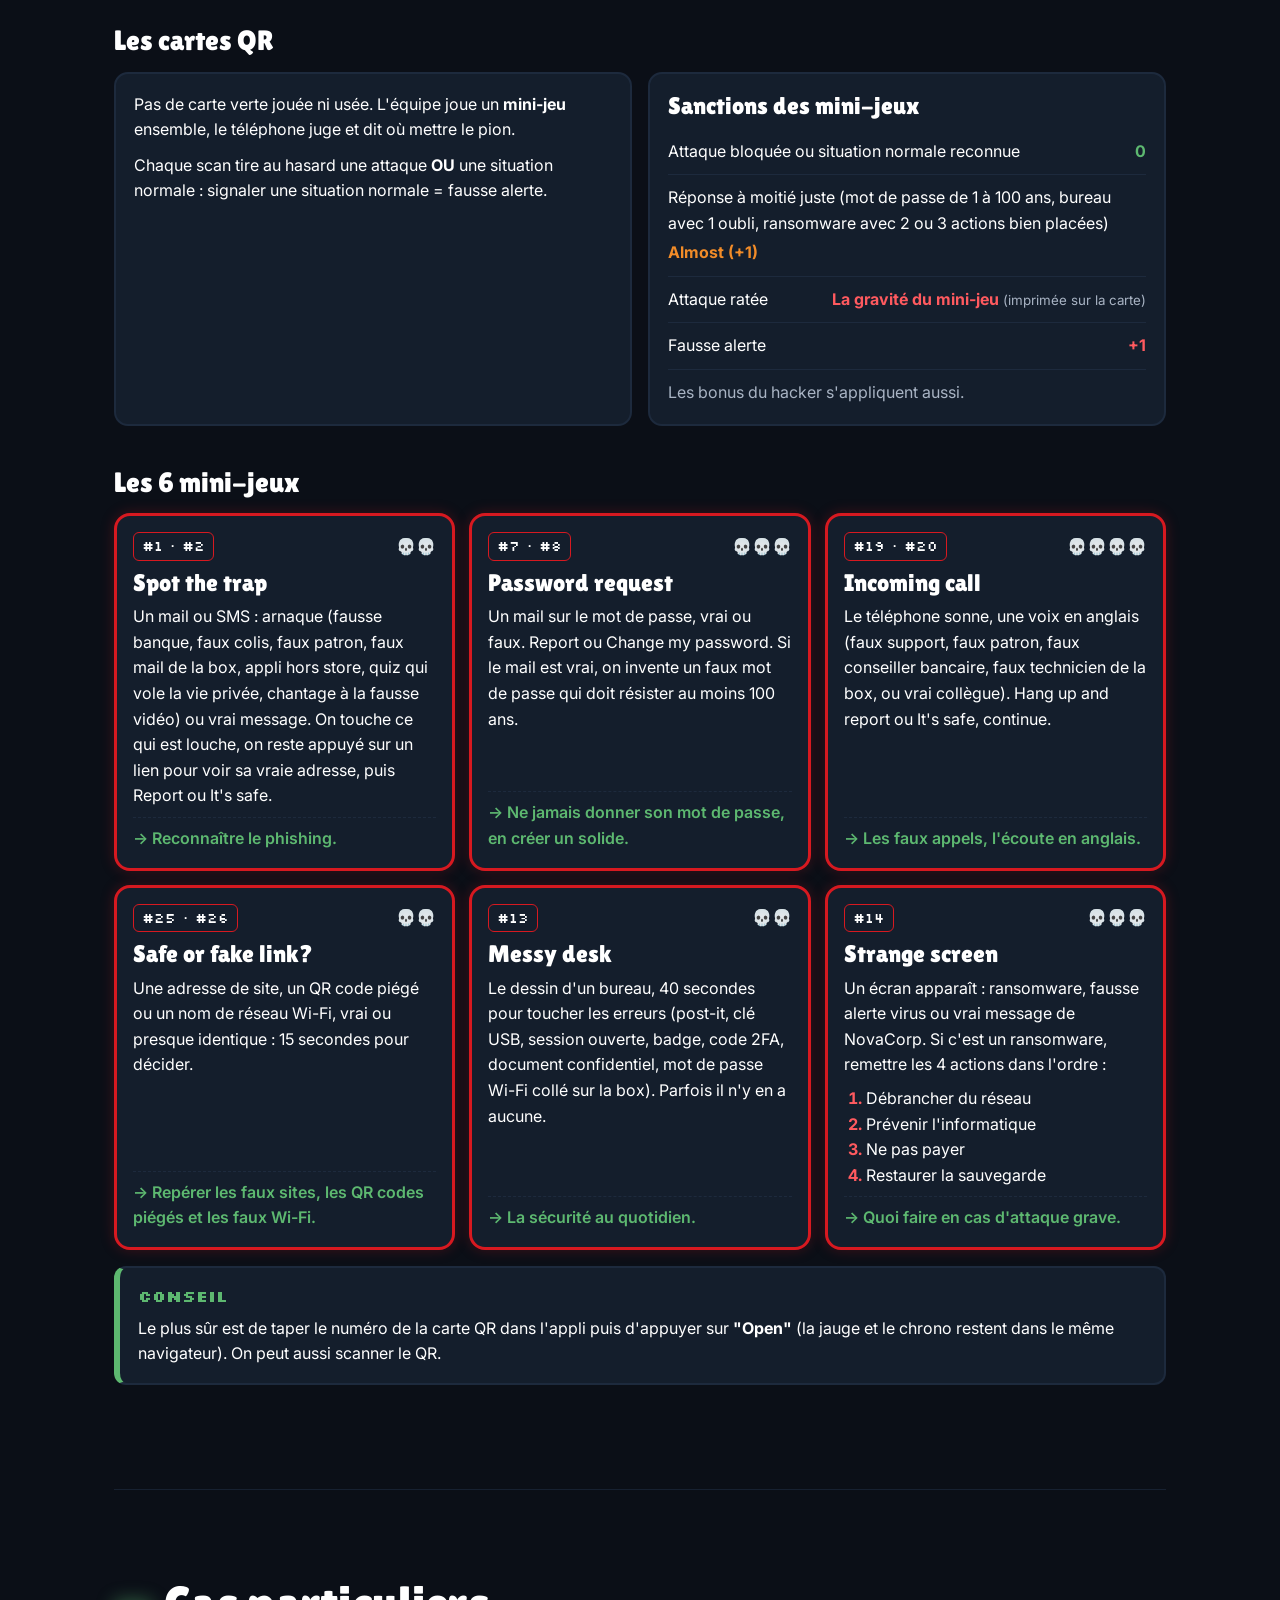
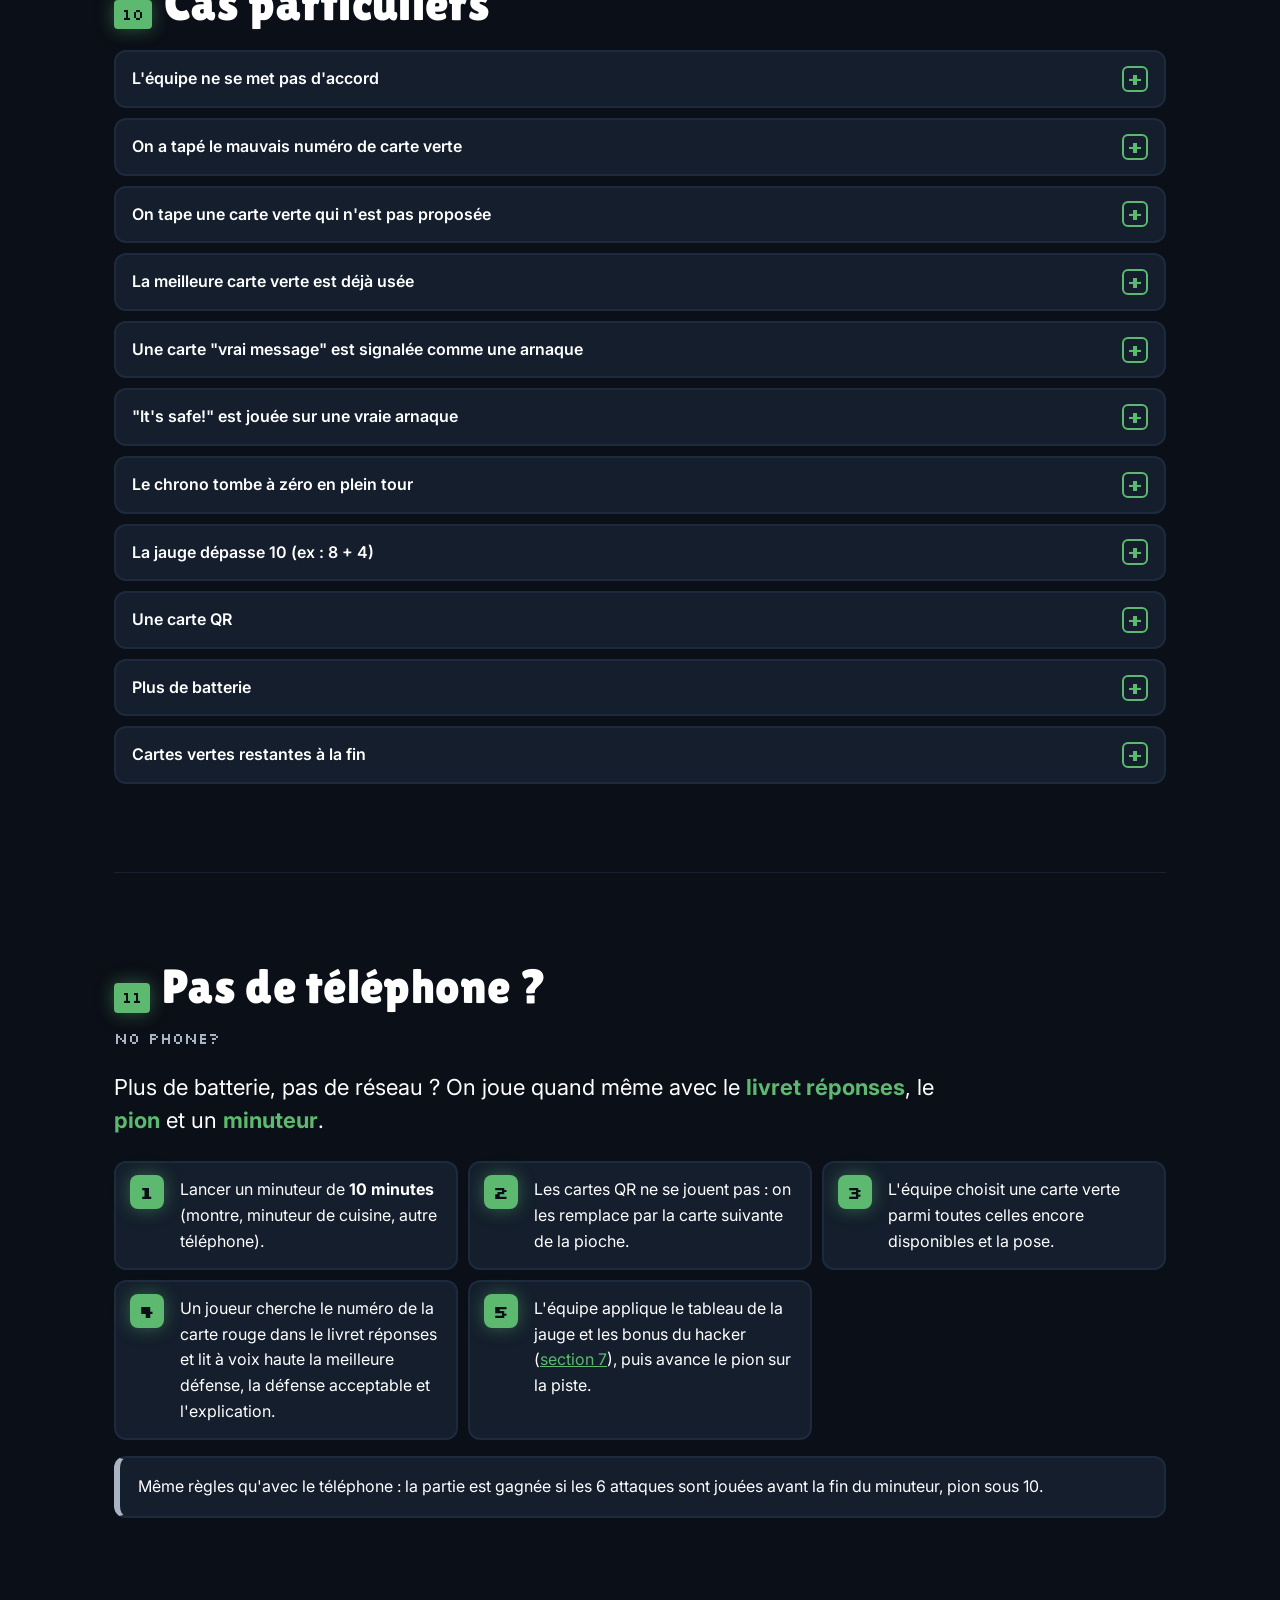
==== commit 2c75af08: "feat: le téléphone devient le maître du jeu - Nouveau déroulé d'un tour : "Attack incoming! Draw a r" ====
--- a/regles.html
+++ b/regles.html
@@ -54,8 +54,9 @@
     <li><a href="#gagner"><span class="num">08</span>Gagner, perdre, niveaux</a></li>
     <li><a href="#application"><span class="num">09</span>L'application</a></li>
     <li><a href="#cas-particuliers"><span class="num">10</span>Cas particuliers</a></li>
-    <li><a href="#exemple"><span class="num">11</span>Exemple de partie</a></li>
-    <li><a href="#equipe"><span class="num">12</span>L'équipe</a></li>
+    <li><a href="#sans-telephone"><span class="num">11</span>Pas de téléphone ?</a></li>
+    <li><a href="#exemple"><span class="num">12</span>Exemple de partie</a></li>
+    <li><a href="#equipe"><span class="num">13</span>L'équipe</a></li>
   </ul>
 </nav>
 
@@ -82,7 +83,7 @@
     <section class="section reveal" id="bref" aria-labelledby="t-bref">
       <div class="section__head"><span class="section__num">01</span><h2 class="section__title" id="t-bref">Le jeu en bref</h2></div>
 
-      <p class="lead">Hacker Alert est un jeu de cartes <strong>coopératif</strong> de <strong>10 minutes</strong> : 3 à 5 joueurs protègent ensemble une entreprise contre un hacker, avec un téléphone qui gère le chrono et la jauge.</p>
+      <p class="lead">Hacker Alert est un jeu de cartes <strong>coopératif</strong> de <strong>10 minutes</strong> : 3 à 5 joueurs protègent ensemble une entreprise contre un hacker. <strong>Le téléphone est le maître du jeu</strong> : avec la voix du hacker, il mène la partie, propose les défenses et juge.</p>
 
       <dl class="fiche">
         <div class="fiche__item"><dt>Sujet</dt><dd>Cybersécurité</dd></div>
@@ -122,21 +123,21 @@
     <section class="section reveal" id="materiel" aria-labelledby="t-materiel">
       <div class="section__head">
         <span class="section__num">02</span><h2 class="section__title" id="t-materiel">Le matériel</h2>
-        <p class="section__sub">44 cartes, ni dé ni plateau</p>
+        <p class="section__sub">44 cartes, une piste, un pion, ni dé ni plateau</p>
       </div>
 
       <ul class="kit">
         <li class="kit__item kit__item--red">
           <span class="kit__count">30</span>
-          <div><h3 class="kit__name">Cartes rouges (Attaque)</h3><p class="kit__text">Les attaques du hacker. On en pioche 6 au hasard par partie. 10 ont un QR code.</p></div>
+          <div><h3 class="kit__name">Cartes rouges (Attaque)</h3><p class="kit__text">Les attaques du hacker, 5 familles de 6. On en pioche 6 au hasard par partie. 10 ont un QR code. Verso identique pour toutes : aucune réponse imprimée.</p></div>
         </li>
         <li class="kit__item kit__item--green">
           <span class="kit__count">12</span>
-          <div><h3 class="kit__name">Cartes vertes (Défense)</h3><p class="kit__text">Les bons réflexes, toujours posées face visible au milieu.</p></div>
+          <div><h3 class="kit__name">Cartes vertes (Défense)</h3><p class="kit__text">Les bons réflexes, numérotées de 1 à 12, toujours posées face visible au milieu. Verso « USED ».</p></div>
         </li>
         <li class="kit__item kit__item--green">
           <span class="kit__count">1</span>
-          <div><h3 class="kit__name">Carte "It's safe!"</h3><p class="kit__text">Pour dire qu'un message est vrai. Toujours disponible.</p></div>
+          <div><h3 class="kit__name">Carte "It's safe!" (n°0)</h3><p class="kit__text">Pour dire qu'un message est vrai. Toujours disponible (verso « ALWAYS AVAILABLE »).</p></div>
         </li>
         <li class="kit__item">
           <span class="kit__count">1</span>
@@ -148,11 +149,15 @@
         </li>
         <li class="kit__item kit__item--orange">
           <span class="kit__count">1</span>
-          <div><h3 class="kit__name">Jauge papier (piste 0 à 10 + 1 pion rouge)</h3><p class="kit__text">Secours uniquement, si le téléphone ne marche pas.</p></div>
+          <div><h3 class="kit__name">Piste papier 0 à 10 + 1 pion</h3><p class="kit__text">Cases 0 à 4 normales, 5 à 9 en rouge « RED ALERT », 10 = « HACKER IS IN ». Le téléphone dit à chaque tour sur quelle case mettre le pion.</p></div>
         </li>
         <li class="kit__item">
           <span class="kit__count">1</span>
-          <div><h3 class="kit__name">Smartphone (fourni par les joueurs)</h3><p class="kit__text">Posé au milieu, pour toute l'équipe.</p></div>
+          <div><h3 class="kit__name">Livret réponses</h3><p class="kit__text">Pour jouer sans téléphone (<a href="#sans-telephone">section 11</a>).</p></div>
+        </li>
+        <li class="kit__item">
+          <span class="kit__count">1</span>
+          <div><h3 class="kit__name">Smartphone (fourni par les joueurs)</h3><p class="kit__text">Posé au milieu, pour toute l'équipe. C'est le maître du jeu.</p></div>
         </li>
       </ul>
     </section>
@@ -169,7 +174,7 @@
         <li class="family"><b>Phishing</b><span>Faux mail de la banque, faux SMS de livraison, pièce jointe piégée</span></li>
         <li class="family"><b>Mots de passe</b><span>"123456", même mot de passe partout, post-it</span></li>
         <li class="family"><b>Appareils</b><span>Clé USB trouvée, fausse mise à jour, PC laissé ouvert</span></li>
-        <li class="family"><b>Faux humains</b><span>Faux support informatique, faux patron, fausse facture</span></li>
+        <li class="family"><b lang="en">Social engineering</b><span>Faux support informatique, faux patron, fausse facture</span></li>
         <li class="family"><b>Réseau</b><span>Wi-Fi gratuit de la gare, site sans cadenas</span></li>
       </ul>
 
@@ -177,11 +182,11 @@
       <div class="grid grid--2">
         <article class="block block--red">
           <h3 class="block__title">Recto</h3>
-          <p>Numéro (#1 à #30), gravité, situation en anglais.</p>
+          <p>Numéro (#1 à #30), famille, gravité, titre, situation en anglais.</p>
         </article>
         <article class="block block--red">
           <h3 class="block__title">Verso</h3>
-          <p>Meilleure défense, défense acceptable (s'il y en a une), explication courte en anglais.</p>
+          <p>Identique pour toutes (logo + « ATTACK ») : <strong>aucune réponse imprimée</strong>, et rien n'indique qu'une carte est un vrai message. C'est le téléphone qui donne la bonne réponse et l'explication.</p>
         </article>
       </div>
 
@@ -232,8 +237,8 @@
               <span class="card__situation" lang="en">The boss's password was stolen in a data leak. Someone is trying to log in to her account right now.</span>
             </span>
             <span class="card__face card__back">
-              <span class="card__answer"><span class="card__label">Best</span><span class="card__name" lang="en">Two-factor (2FA)</span></span>
-              <span class="card__answer card__answer--alt"><span class="card__label">Acceptable</span><span class="card__name" lang="en">Strong password</span></span>
+              <span class="card__answer"><span class="card__label">Verso</span><span class="card__name" lang="en">ATTACK</span></span>
+              <span class="card__answer card__answer--alt"><span class="card__label">La réponse ?</span><span class="card__name">Dans le téléphone</span></span>
             </span>
           </span>
         </button>
@@ -310,7 +315,7 @@
           <div class="defense__body"><h3 class="defense__name" lang="en">Alert IT</h3><p class="defense__text">Prévenir le service informatique</p></div>
         </li>
         <li class="defense defense--safe">
-          <span class="defense__num">+</span>
+          <span class="defense__num">0</span>
           <span class="defense__icon"><svg viewBox="0 0 24 24" fill="none" stroke="currentColor" stroke-width="2" stroke-linecap="round" stroke-linejoin="round" aria-hidden="true"><circle cx="12" cy="12" r="10"/><path d="M7.5 12.5l3 3 6-7"/></svg></span>
           <div class="defense__body"><h3 class="defense__name" lang="en">It's safe!</h3><p class="defense__text">Le message est vrai, on peut continuer</p></div>
         </li>
@@ -324,7 +329,7 @@
         </li>
         <li>
           <strong>Chacune ne sert qu'UNE fois (niveaux Pro et Expert).</strong>
-          <p>Une carte jouée est retournée face cachée jusqu'à la fin. Seule "It's safe!" reste toujours disponible. Avec 12 défenses pour 6 attaques, il faut garder les bonnes cartes pour plus tard.</p>
+          <p>Une carte jouée est retournée face cachée (verso « USED ») jusqu'à la fin. Seule "It's safe!" reste toujours disponible. Avec 12 défenses pour 6 attaques, il faut garder les bonnes cartes pour plus tard.</p>
         </li>
       </ol>
 
@@ -339,7 +344,7 @@
           <li class="outcome--ok"><span class="outcome__card" lang="en">Check the sender</span><span class="outcome__verdict">Acceptable</span><span class="outcome__cost">+1</span></li>
           <li class="outcome--bad"><span class="outcome__card">Autre carte</span><span class="outcome__verdict">Erreur</span><span class="outcome__cost">+3</span></li>
         </ul>
-        <p class="example__note">Si la meilleure carte est déjà usée, l'équipe peut limiter les dégâts avec la carte acceptable.</p>
+        <p class="example__note">Si la meilleure carte est déjà usée, le téléphone propose la carte acceptable : l'équipe peut limiter les dégâts.</p>
       </div>
     </section>
 
@@ -351,24 +356,22 @@
       </div>
 
       <ol class="setup">
-        <li>Lire la carte <strong>"How to play"</strong> à voix haute.</li>
-        <li>Choisir un <strong>maître du jeu</strong> parmi les joueurs : c'est lui qui tient le téléphone. Ce n'est pas un arbitre, c'est l'appli qui juge.</li>
         <li>Mélanger les 30 cartes rouges et en piocher <strong>6 au hasard</strong>, face cachée. Les 24 autres ne servent pas.</li>
         <li>Poser les 12 cartes vertes + "It's safe!" <strong>face visible</strong> au milieu.</li>
-        <li>Scanner le QR code <strong>"Start"</strong> de la boîte et choisir le niveau (Junior, Pro ou Expert).</li>
-        <li>Poser le téléphone au milieu, visible par tous. Appuyer sur <strong>"Start"</strong> : le chrono démarre, la jauge est à 0.</li>
+        <li>Mettre le pion sur la case <strong>0</strong> de la piste.</li>
+        <li>Scanner le QR code <strong>"Start"</strong> de la boîte, choisir le niveau (Junior, Pro ou Expert), poser le téléphone au milieu et appuyer sur <strong>"Start"</strong> : la voix du hacker lance le chrono de 10 minutes.</li>
       </ol>
 
       <article class="block gm">
-        <h3 class="block__title">Le maître du jeu</h3>
-        <p>Un joueur qui joue aussi avec l'équipe. En plus, il :</p>
+        <h3 class="block__title">Le téléphone est le maître du jeu</h3>
+        <p>Il n'y a <strong>pas de maître du jeu humain</strong> ni de joueur actif : tout le monde joue ensemble. Le téléphone, posé au milieu :</p>
         <ul class="gm__tasks">
-          <li>tient le téléphone et tape le numéro de chaque carte rouge,</li>
-          <li>touche dans l'appli la carte verte choisie par l'équipe, puis « Valider »,</li>
-          <li>et tranche si l'équipe ne se met pas d'accord.</li>
+          <li>mène chaque tour avec la voix du hacker (et des sous-titres),</li>
+          <li>propose les défenses possibles,</li>
+          <li>connaît la bonne réponse et juge,</li>
+          <li>et dit sur quelle case mettre le pion.</li>
         </ul>
-        <p class="gm__warning">Il ne juge JAMAIS les réponses : c'est l'appli qui compare avec la bonne réponse et calcule la sanction. Personne ne peut tricher.</p>
-        <p class="gm__note">On peut changer de maître du jeu à chaque partie.</p>
+        <p class="gm__warning">Personne ne peut tricher : c'est le téléphone qui compare avec la bonne réponse et calcule la sanction.</p>
       </article>
     </section>
 
@@ -379,27 +382,35 @@
         <p class="section__sub">Une partie = 6 tours</p>
       </div>
 
+      <p class="lead">Le téléphone guide chaque étape avec la voix du hacker et des sous-titres.</p>
+
       <ol class="timeline" id="timeline">
         <li class="timeline__step reveal">
           <h3 class="timeline__title">Piocher</h3>
-          <p>Un joueur retourne la première carte rouge et la lit à voix haute, en anglais.</p>
-          <p class="timeline__aside">Carte QR : on tape son numéro dans l'appli puis « Ouvrir », voir <a href="#application">section 9</a>.</p>
+          <p>Le téléphone dit <strong lang="en">"Attack incoming! Draw a red card."</strong> L'équipe pioche une carte rouge, la lit à voix haute et tape son numéro.</p>
         </li>
         <li class="timeline__step reveal">
-          <h3 class="timeline__title">Discuter</h3>
-          <p>L'équipe discute en anglais et se met d'accord sur <strong>UNE</strong> carte verte. Pas de temps limite par tour, seul le chrono global de 10 minutes compte. En cas de désaccord, le maître du jeu tranche.</p>
+          <h3 class="timeline__title">Lire</h3>
+          <p>La situation s'affiche, <strong>sans la réponse</strong>.</p>
+          <p class="timeline__aside">Carte QR : le mini-jeu s'ouvre, voir <a href="#application">section 9</a>.</p>
         </li>
         <li class="timeline__step reveal">
-          <h3 class="timeline__title">Jouer</h3>
-          <p>On pose la carte verte sur la carte rouge. <strong>On ne retourne pas encore la carte rouge</strong> : la réponse est au verso.</p>
+          <h3 class="timeline__title">Choisir</h3>
+          <p>Le téléphone propose des cartes vertes : <strong lang="en">"Choose your defence: card 9, card 3 or card 0"</strong> (numéro + nom à l'écran).</p>
+          <ul class="checklist">
+            <li>Junior : 2 choix · Pro : 3 · Expert : 4 (et 2 cartes à choisir pour #11, #21, #30)</li>
+            <li>Toujours la meilleure défense si elle n'est pas encore utilisée, sinon la défense acceptable</li>
+            <li>Toujours "It's safe!" (n°0) en plus</li>
+            <li>Les autres : des pièges tirés au hasard parmi les cartes encore disponibles, dans un ordre mélangé</li>
+          </ul>
         </li>
         <li class="timeline__step reveal">
-          <h3 class="timeline__title">Taper</h3>
-          <p>Le maître du jeu tape le numéro de la carte rouge dans l'appli. La situation s'affiche, <strong>sans la réponse</strong>.</p>
+          <h3 class="timeline__title">Discuter et jouer</h3>
+          <p>L'équipe discute <strong>en anglais</strong>, pose la carte verte papier et tape son numéro. Le téléphone demande confirmation : <strong lang="en">"Card 9 · Call back to check. Confirm?"</strong> (<span lang="en">Confirm</span> ou <span lang="en">Back</span>). Pas de temps limite par tour, seul le chrono de 10 minutes compte.</p>
         </li>
         <li class="timeline__step reveal">
           <h3 class="timeline__title">Juger</h3>
-          <p>Il touche la carte verte posée, puis « Valider ». <strong>C'est l'appli qui juge</strong> :</p>
+          <p><strong>Le téléphone juge</strong> et le dit à voix haute, en très gros :</p>
           <ul class="verdicts">
             <li class="verdict verdict--right"><span lang="en">✅ Right defence</span><small>la meilleure défense</small></li>
             <li class="verdict verdict--almost"><span lang="en">🟠 Almost right</span><small>la défense acceptable</small></li>
@@ -407,12 +418,12 @@
           </ul>
         </li>
         <li class="timeline__step reveal">
-          <h3 class="timeline__title">Sanction</h3>
-          <p>L'appli fait avancer la jauge toute seule et affiche la bonne réponse, l'explication et la règle d'or à retenir. On peut alors retourner la carte rouge.</p>
+          <h3 class="timeline__title">Pion et réponse</h3>
+          <p><strong lang="en">"Hacker blocked! Don't move the pawn."</strong> ou <strong lang="en">"Move the pawn to space 7."</strong> Puis la bonne réponse, l'explication et la règle d'or à retenir.</p>
         </li>
         <li class="timeline__step reveal">
           <h3 class="timeline__title">Ranger</h3>
-          <p>La carte verte jouée est retournée face cachée (sauf "It's safe!" et sauf au niveau Junior) : l'appli la grise aussi. On passe à l'attaque suivante.</p>
+          <p><strong lang="en">"Turn the green card face down."</strong> (sauf au niveau Junior et sauf "It's safe!"), puis <strong lang="en">"Next attack!"</strong></p>
         </li>
       </ol>
 
@@ -436,7 +447,7 @@
       </ul>
 
       <div class="callout callout--green">
-        <p>Dans tous les cas, l'appli montre la meilleure défense et explique pourquoi : <strong>on apprend même en se trompant.</strong></p>
+        <p>Dans tous les cas, le téléphone montre la meilleure défense et explique pourquoi : <strong>on apprend même en se trompant.</strong></p>
       </div>
     </section>
 
@@ -494,8 +505,8 @@
       </div>
 
       <div class="callout callout--muted">
-        <p class="callout__title">Si le téléphone ne marche pas</p>
-        <p>On utilise la jauge papier et le maître du jeu applique lui-même le tableau et les bonus.</p>
+        <p class="callout__title">La jauge du téléphone = le pion</p>
+        <p>Le téléphone affiche toujours <strong lang="en">"Pawn: X/10"</strong> et dit la case exacte à chaque tour. Sans téléphone : voir <a href="#sans-telephone">section 11</a>.</p>
       </div>
     </section>
 
@@ -580,17 +591,17 @@
             <p class="phone__brand" lang="en">NovaCorp Security</p>
             <p class="phone__timer" id="phoneTimer">10:00</p>
             <div class="phone__gauge">
-              <span class="phone__label" lang="en">INTRUSION 3/10</span>
+              <span class="phone__label" lang="en">Pawn: 3/10</span>
               <span class="phone__cells"><i class="on"></i><i class="on"></i><i class="on"></i><i></i><i></i><i></i><i></i><i></i><i></i><i></i></span>
             </div>
             <p class="phone__counter" lang="en">Attack <b>2/6</b></p>
             <div class="phone__pad">
               <p class="phone__card" lang="en">Card <b>#11</b> · 💀💀💀💀</p>
-              <p class="phone__answer">Quelle carte verte avez-vous posée ?</p>
+              <p class="phone__answer" lang="en">Choose your defence:</p>
               <div class="phone__buttons" lang="en">
-                <span class="phone__btn phone__btn--right">2FA ✓</span>
-                <span class="phone__btn phone__btn--almost">Update</span>
-                <span class="phone__btn phone__btn--wrong">Valider</span>
+                <span class="phone__btn phone__btn--right">5 · 2FA</span>
+                <span class="phone__btn phone__btn--almost">3 · Strong password</span>
+                <span class="phone__btn phone__btn--wrong">0 · It's safe!</span>
               </div>
             </div>
           </div>
@@ -600,11 +611,12 @@
           <h3 class="subhead">L'écran principal</h3>
           <ul class="features">
             <li>Le chrono de 10 minutes</li>
-            <li>La jauge 0 à 10</li>
+            <li>Le pion, toujours affiché : <span lang="en">"Pawn: X/10"</span></li>
             <li>Le compteur d'attaques (x/6)</li>
-            <li>Le pavé : on tape le numéro de la carte, l'appli affiche la situation et la gravité <strong>sans la réponse</strong>, on touche la carte verte jouée puis « Valider » ; l'appli juge toute seule et grise les cartes vertes déjà jouées</li>
-            <li>Après chaque attaque : la bonne réponse, l'explication et une règle d'or à retenir</li>
-            <li>La voix du hacker toutes les 2 minutes et les voix des appels, enregistrées (en français ou en anglais), avec sous-titres et bouton « Réécouter »</li>
+            <li>Le pavé : on tape le numéro de la carte rouge, la situation s'affiche <strong>sans la réponse</strong></li>
+            <li>Les défenses proposées (numéro + nom), puis on tape le numéro de la carte verte posée et on confirme ; le téléphone refuse une carte déjà jouée ou non proposée</li>
+            <li>Le jugement en très gros, avec la case du pion, puis la bonne réponse, l'explication et une règle d'or à retenir</li>
+            <li>La voix du hacker qui mène chaque tour, parle toutes les 2 minutes, et les voix des appels, enregistrées (en anglais ou en français), avec sous-titres et bouton « Réécouter »</li>
             <li>L'écran rouge à 5/10 et qui clignote dans les 30 dernières secondes</li>
             <li>L'écran de fin avec le score et un débrief : le point faible de l'équipe, les règles d'or, des questions pour en parler et où signaler une arnaque en France</li>
             <li>Un glossaire anglais / français, une fiche des règles et un mode entraînement</li>
@@ -615,14 +627,14 @@
       <h3 class="subhead">Les cartes QR</h3>
       <div class="grid grid--2">
         <article class="block">
-          <p>Pas de carte verte jouée ni usée. L'équipe joue un <strong>mini-jeu</strong> ensemble, l'appli juge et applique la sanction.</p>
+          <p>Pas de carte verte jouée ni usée. L'équipe joue un <strong>mini-jeu</strong> ensemble, le téléphone juge et dit où mettre le pion.</p>
           <p class="app__draw">Chaque scan tire au hasard une attaque <strong>OU</strong> une situation normale : signaler une situation normale = fausse alerte.</p>
         </article>
         <article class="block">
           <h3 class="block__title">Sanctions des mini-jeux</h3>
           <ul class="penalties">
             <li class="penalty penalty--ok"><span>Attaque bloquée ou situation normale reconnue</span><b>0</b></li>
-            <li class="penalty penalty--almost"><span>Réponse à moitié juste</span><b><span lang="en">Almost</span> (+1)</b></li>
+            <li class="penalty penalty--almost"><span>Réponse à moitié juste (mot de passe de 1 à 100 ans, bureau avec 1 oubli, ransomware avec 2 ou 3 actions bien placées)</span><b><span lang="en">Almost</span> (+1)</b></li>
             <li class="penalty penalty--bad"><span>Attaque ratée</span><b>La gravité du mini-jeu <small>(imprimée sur la carte)</small></b></li>
             <li class="penalty penalty--bad"><span>Fausse alerte</span><b>+1</b></li>
           </ul>
@@ -635,7 +647,7 @@
         <li class="minigame">
           <p class="minigame__top"><span class="minigame__cards">#1 · #2</span><span class="minigame__sev">💀💀</span></p>
           <h3 class="minigame__name" lang="en">Spot the trap</h3>
-          <p>Un mail ou SMS (arnaque ou vrai message). On touche ce qui est louche, on reste appuyé sur un lien pour voir sa vraie adresse, puis <span lang="en">Report</span> ou <span lang="en">It's safe</span>.</p>
+          <p>Un mail ou SMS : arnaque (fausse banque, faux colis, faux patron, faux mail de la box, appli hors store, quiz qui vole la vie privée, chantage à la fausse vidéo) ou vrai message. On touche ce qui est louche, on reste appuyé sur un lien pour voir sa vraie adresse, puis <span lang="en">Report</span> ou <span lang="en">It's safe</span>.</p>
           <p class="minigame__learn">Reconnaître le phishing.</p>
         </li>
         <li class="minigame">
@@ -647,25 +659,25 @@
         <li class="minigame">
           <p class="minigame__top"><span class="minigame__cards">#19 · #20</span><span class="minigame__sev">💀💀💀💀</span></p>
           <h3 class="minigame__name" lang="en">Incoming call</h3>
-          <p>Le téléphone sonne, une voix en anglais (faux support, faux patron, ou vrai collègue). <span lang="en">Hang up and report</span> ou <span lang="en">It's safe, continue</span>.</p>
+          <p>Le téléphone sonne, une voix en anglais (faux support, faux patron, faux conseiller bancaire, faux technicien de la box, ou vrai collègue). <span lang="en">Hang up and report</span> ou <span lang="en">It's safe, continue</span>.</p>
           <p class="minigame__learn">Les faux appels, l'écoute en anglais.</p>
         </li>
         <li class="minigame">
           <p class="minigame__top"><span class="minigame__cards">#25 · #26</span><span class="minigame__sev">💀💀</span></p>
           <h3 class="minigame__name" lang="en">Safe or fake link?</h3>
-          <p>Une adresse de site, vraie ou presque identique, 15 secondes pour décider.</p>
-          <p class="minigame__learn">Repérer les faux sites.</p>
+          <p>Une adresse de site, un QR code piégé ou un nom de réseau Wi-Fi, vrai ou presque identique : 15 secondes pour décider.</p>
+          <p class="minigame__learn">Repérer les faux sites, les QR codes piégés et les faux Wi-Fi.</p>
         </li>
         <li class="minigame">
           <p class="minigame__top"><span class="minigame__cards">#13</span><span class="minigame__sev">💀💀</span></p>
           <h3 class="minigame__name" lang="en">Messy desk</h3>
-          <p>Le dessin d'un bureau, 40 secondes pour toucher les erreurs (post-it, clé USB, session ouverte, badge, code 2FA, document confidentiel). Parfois il n'y en a aucune.</p>
+          <p>Le dessin d'un bureau, 40 secondes pour toucher les erreurs (post-it, clé USB, session ouverte, badge, code 2FA, document confidentiel, mot de passe Wi-Fi collé sur la box). Parfois il n'y en a aucune.</p>
           <p class="minigame__learn">La sécurité au quotidien.</p>
         </li>
         <li class="minigame">
           <p class="minigame__top"><span class="minigame__cards">#14</span><span class="minigame__sev">💀💀💀</span></p>
           <h3 class="minigame__name" lang="en">Strange screen</h3>
-          <p>Un écran apparaît, ransomware ou vrai message de NovaCorp. Si c'est un ransomware, remettre les 4 actions dans l'ordre :</p>
+          <p>Un écran apparaît : ransomware, fausse alerte virus ou vrai message de NovaCorp. Si c'est un ransomware, remettre les 4 actions dans l'ordre :</p>
           <ol class="minigame__order">
             <li>Débrancher du réseau</li>
             <li>Prévenir l'informatique</li>
@@ -678,7 +690,7 @@
 
       <div class="callout callout--green">
         <p class="callout__title">Conseil</p>
-        <p>Le plus sûr est de taper le numéro de la carte QR dans l'appli puis d'appuyer sur <strong>« Ouvrir »</strong> (la jauge et le chrono restent dans le même navigateur).</p>
+        <p>Le plus sûr est de taper le numéro de la carte QR dans l'appli puis d'appuyer sur <strong lang="en">"Open"</strong> (la jauge et le chrono restent dans le même navigateur). On peut aussi scanner le QR.</p>
       </div>
     </section>
 
@@ -689,15 +701,19 @@
       <div class="faq">
         <details class="faq__item">
           <summary>L'équipe ne se met pas d'accord</summary>
-          <p>Le maître du jeu tranche.</p>
+          <p>Il n'y a pas d'arbitre : l'équipe discute jusqu'à se mettre d'accord. Le chrono tourne pour tout le monde.</p>
         </details>
         <details class="faq__item">
-          <summary>On a touché la mauvaise carte verte dans l'appli</summary>
-          <p>Avant de valider, le bouton affiche la carte choisie : vérifiez-le. Une fois validé, on ne peut plus annuler, sinon on pourrait tricher en essayant toutes les cartes.</p>
+          <summary>On a tapé le mauvais numéro de carte verte</summary>
+          <p>Avant de juger, le téléphone demande <span lang="en">"Card 9 · Call back to check. Confirm?"</span> : vérifiez avec la carte posée, sinon <span lang="en">Back</span>. Une fois confirmé, on ne peut plus annuler, sinon on pourrait tricher en essayant tous les numéros.</p>
+        </details>
+        <details class="faq__item">
+          <summary>On tape une carte verte qui n'est pas proposée</summary>
+          <p>Le téléphone la refuse : il faut choisir parmi les défenses qu'il propose (ou "It's safe!").</p>
         </details>
         <details class="faq__item">
           <summary>La meilleure carte verte est déjà usée</summary>
-          <p>On joue la défense acceptable si elle existe (+1), sinon une autre carte (erreur).</p>
+          <p>Le téléphone propose alors la défense acceptable si elle existe (+1). Sinon, toutes les cartes proposées sont des erreurs.</p>
         </details>
         <details class="faq__item">
           <summary>Une carte "vrai message" est signalée comme une arnaque</summary>
@@ -717,11 +733,11 @@
         </details>
         <details class="faq__item">
           <summary>Une carte QR</summary>
-          <p>Aucune carte verte jouée ni usée, seul le mini-jeu compte.</p>
+          <p>Aucune carte verte jouée ni usée, seul le mini-jeu compte. Le téléphone dit où mettre le pion.</p>
         </details>
         <details class="faq__item">
           <summary>Plus de batterie</summary>
-          <p>Jauge papier + chrono d'un autre téléphone ; les cartes QR sont remplacées par la carte suivante de la pioche.</p>
+          <p>Voir <a href="#sans-telephone">« Pas de téléphone ? »</a>.</p>
         </details>
         <details class="faq__item">
           <summary>Cartes vertes restantes à la fin</summary>
@@ -731,9 +747,31 @@
     </section>
 
     <!-- 11 -->
+    <section class="section reveal" id="sans-telephone" aria-labelledby="t-nophone">
+      <div class="section__head">
+        <span class="section__num">11</span><h2 class="section__title" id="t-nophone">Pas de téléphone ?</h2>
+        <p class="section__sub" lang="en">No phone?</p>
+      </div>
+
+      <p class="lead">Plus de batterie, pas de réseau ? On joue quand même avec le <strong>livret réponses</strong>, le <strong>pion</strong> et un <strong>minuteur</strong>.</p>
+
+      <ol class="setup">
+        <li>Lancer un minuteur de <strong>10 minutes</strong> (montre, minuteur de cuisine, autre téléphone).</li>
+        <li>Les cartes QR ne se jouent pas : on les remplace par la carte suivante de la pioche.</li>
+        <li>L'équipe choisit une carte verte parmi toutes celles encore disponibles et la pose.</li>
+        <li>Un joueur cherche le numéro de la carte rouge dans le livret réponses et lit à voix haute la meilleure défense, la défense acceptable et l'explication.</li>
+        <li>L'équipe applique le tableau de la jauge et les bonus du hacker (<a href="#jauge">section 7</a>), puis avance le pion sur la piste.</li>
+      </ol>
+
+      <div class="callout callout--muted">
+        <p>Même règles qu'avec le téléphone : la partie est gagnée si les 6 attaques sont jouées avant la fin du minuteur, pion sous 10.</p>
+      </div>
+    </section>
+
+    <!-- 12 -->
     <section class="section reveal" id="exemple" aria-labelledby="t-exemple">
       <div class="section__head">
-        <span class="section__num">11</span><h2 class="section__title" id="t-exemple">Exemple de partie</h2>
+        <span class="section__num">12</span><h2 class="section__title" id="t-exemple">Exemple de partie</h2>
         <p class="section__sub">Niveau Pro, jauge de départ 0</p>
       </div>
 
@@ -809,7 +847,7 @@
   </div>
 </main>
 
-<!-- 12. Pied de page -->
+<!-- 13. Pied de page -->
 <footer class="footer reveal" id="equipe">
   <div class="wrap">
     <p class="footer__brand">Hacker<span>ALERT!</span></p>
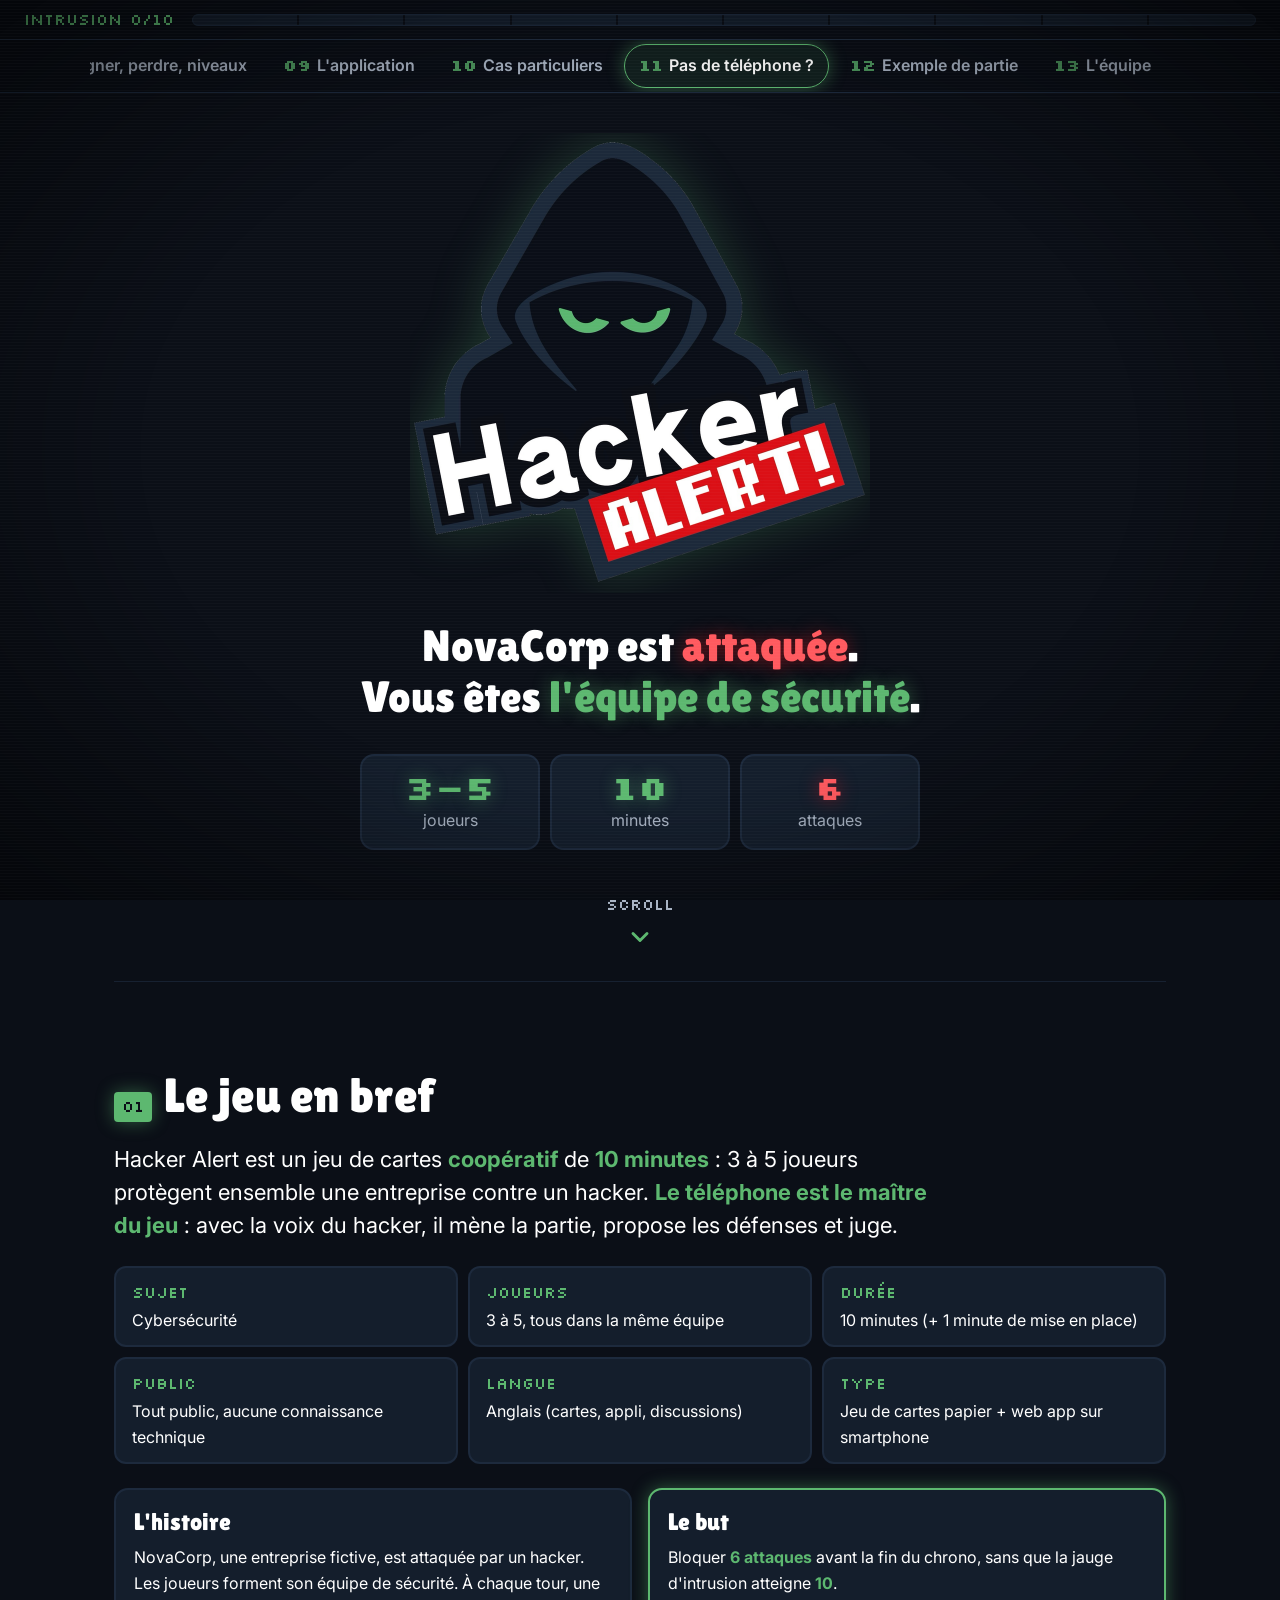
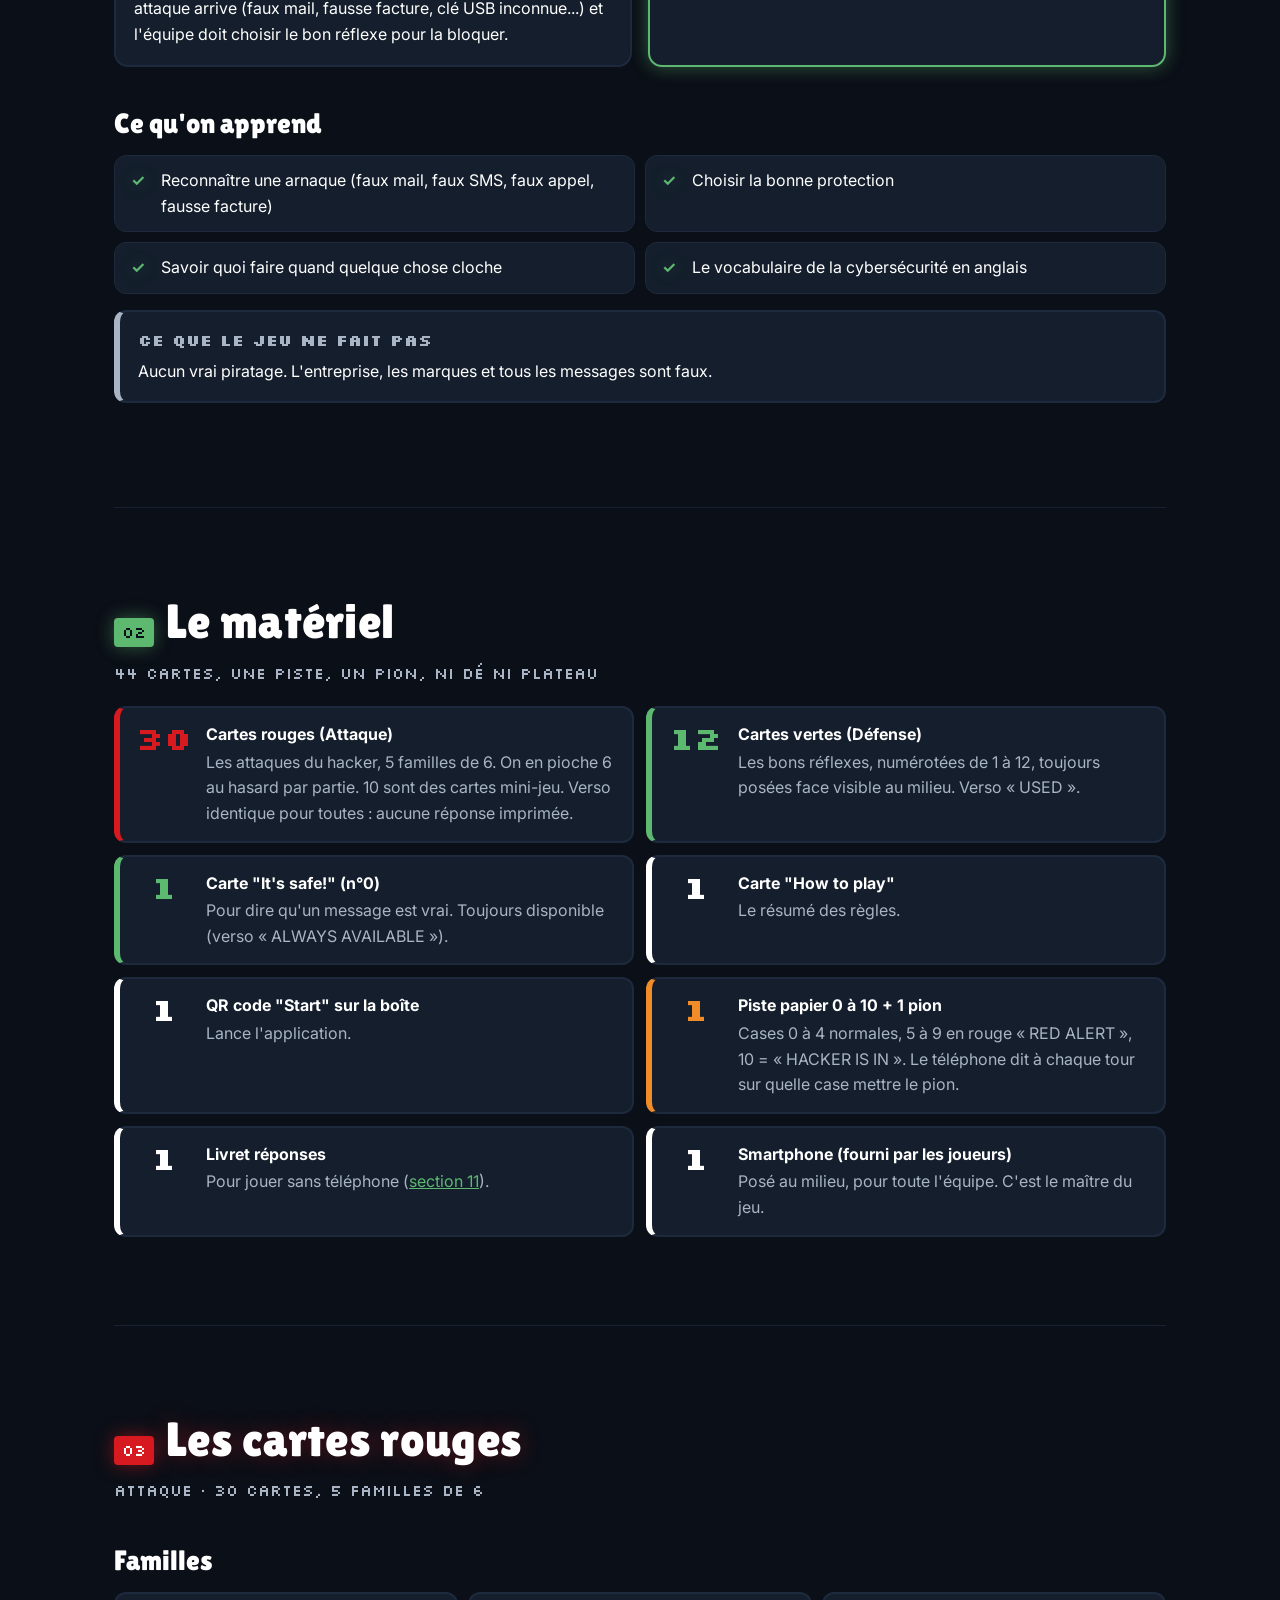
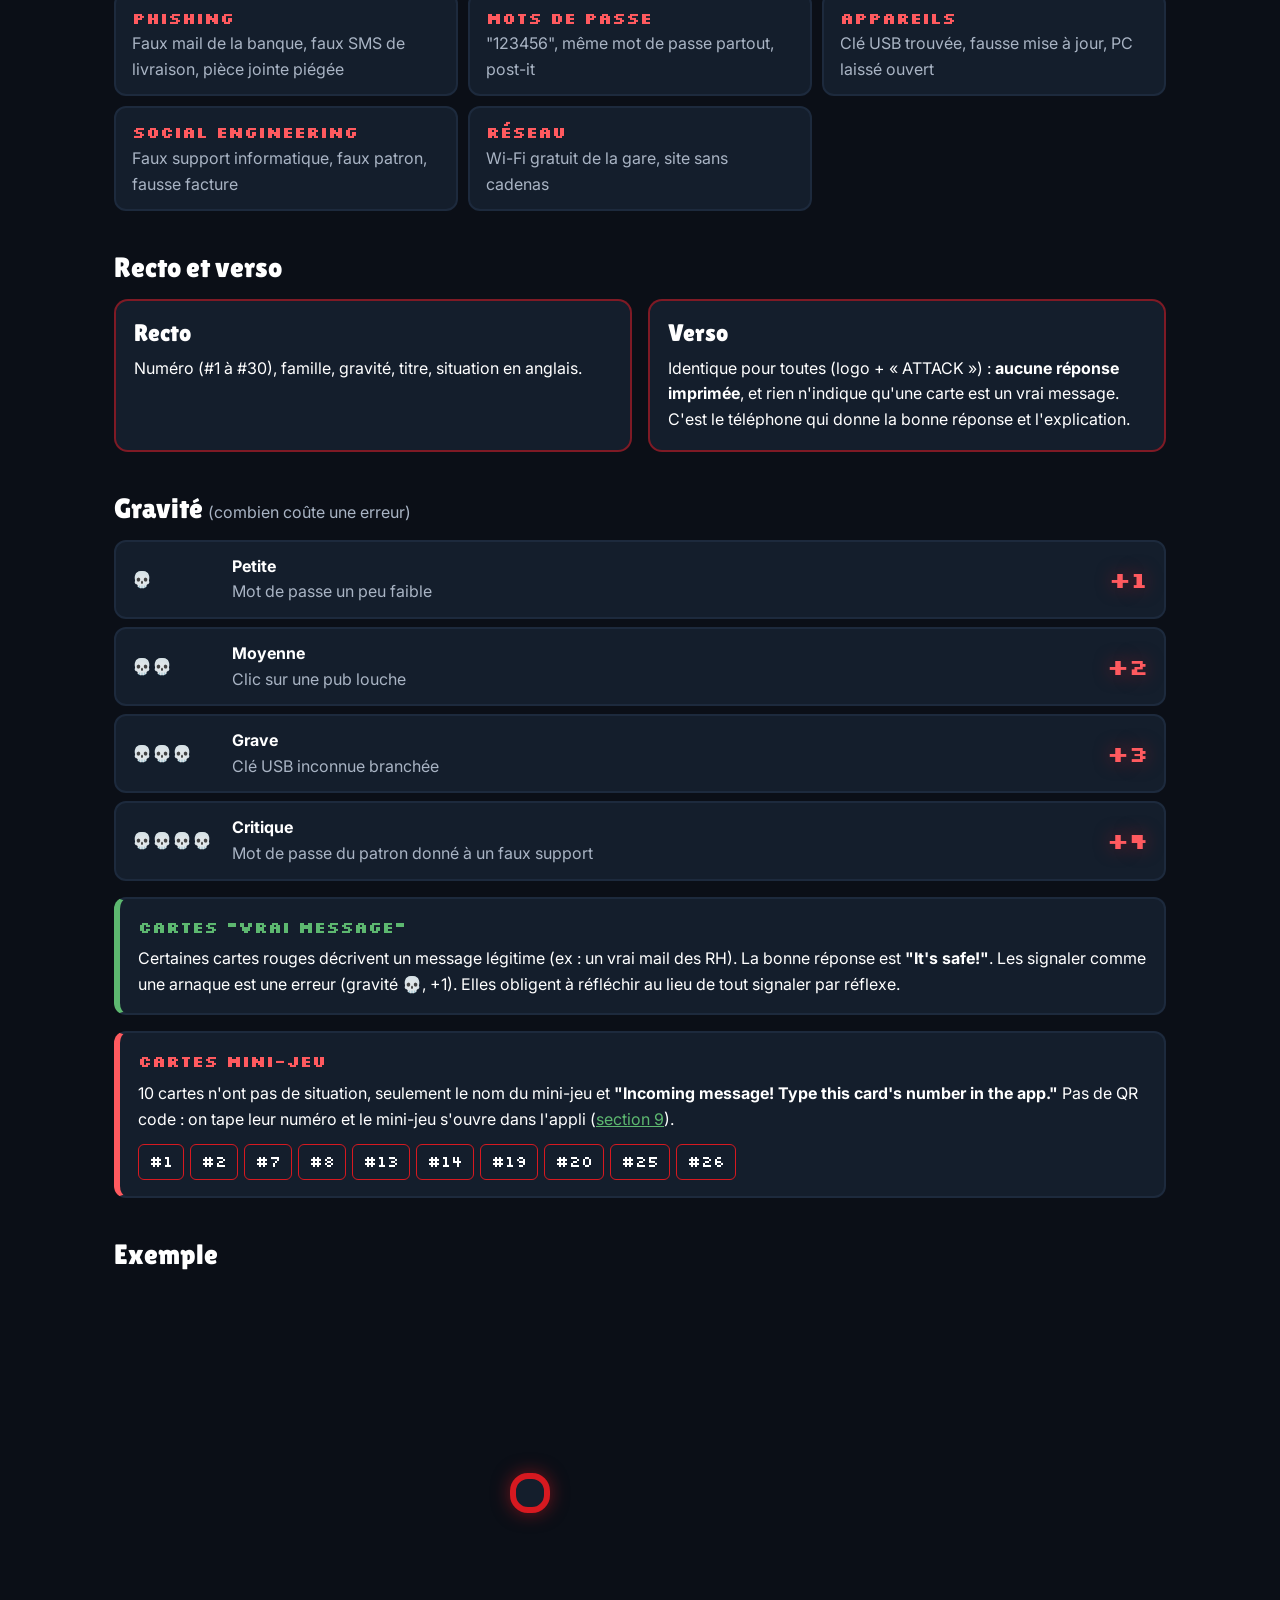
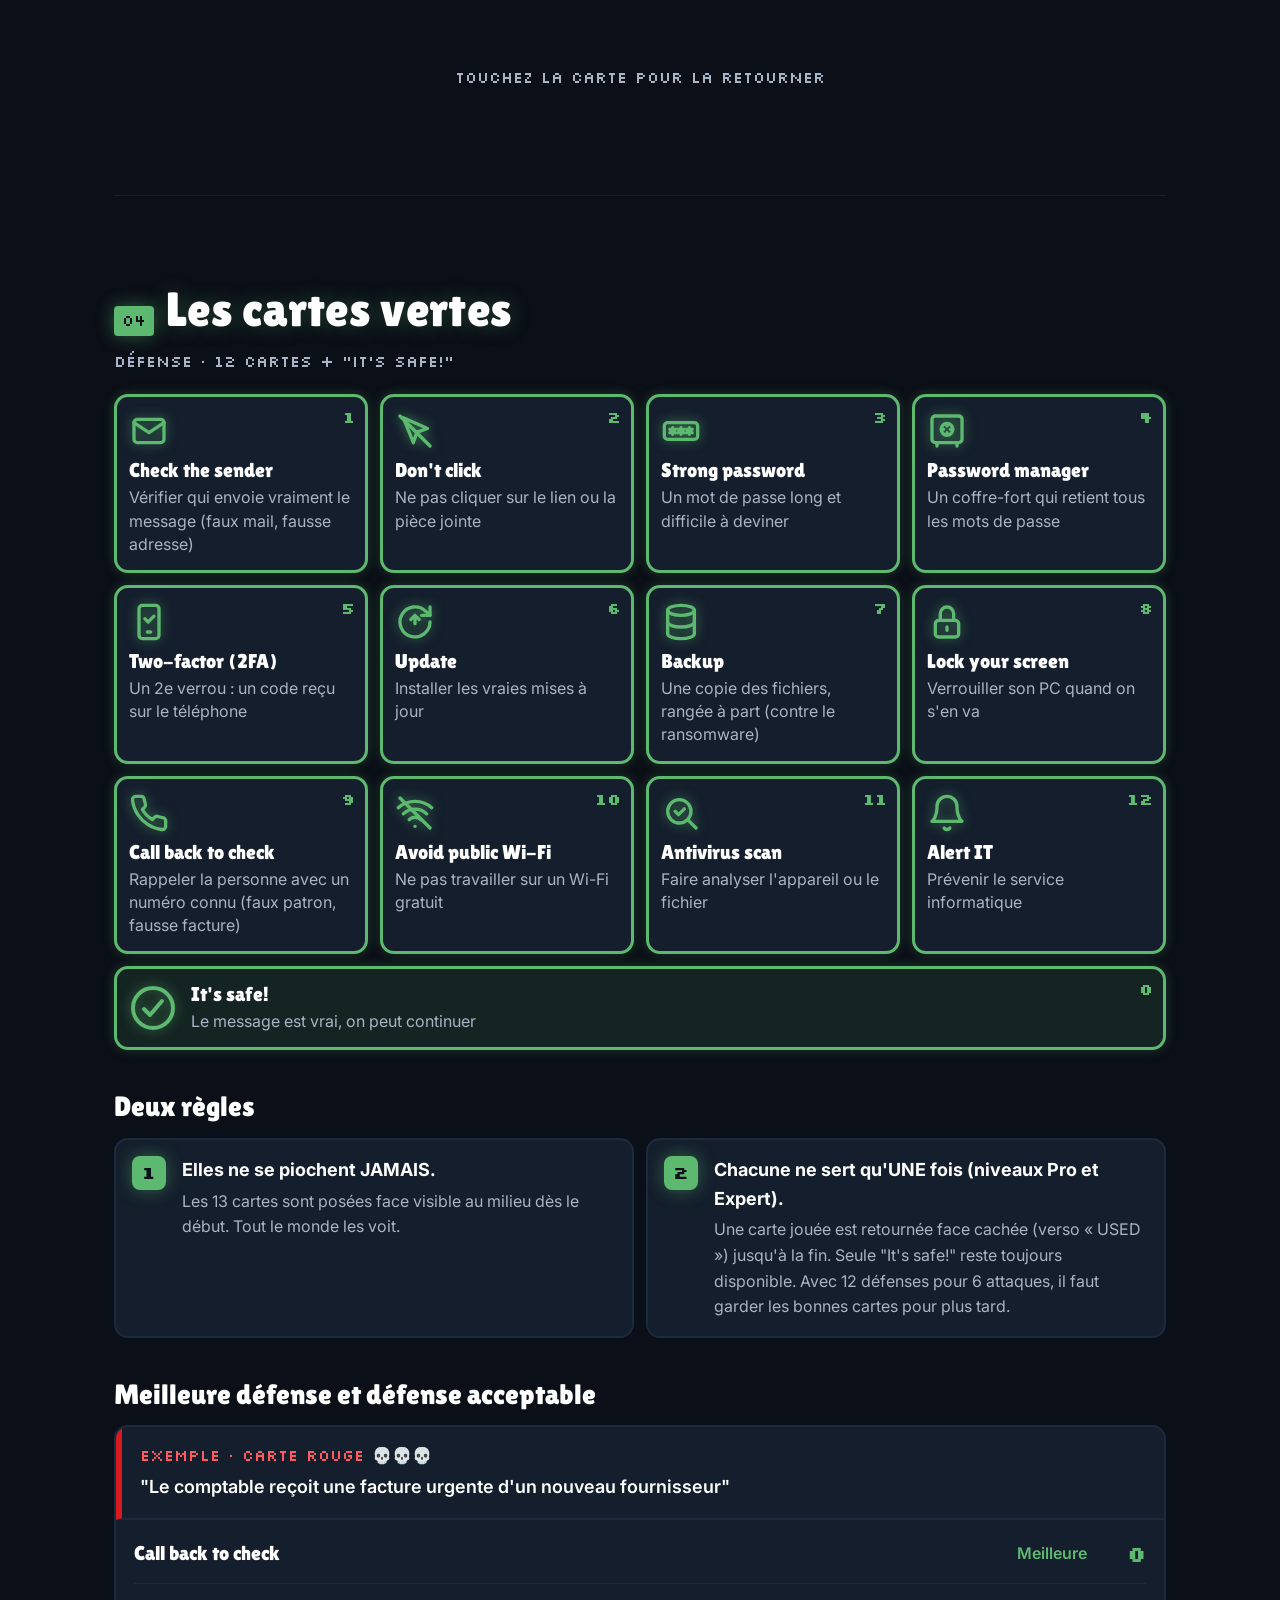
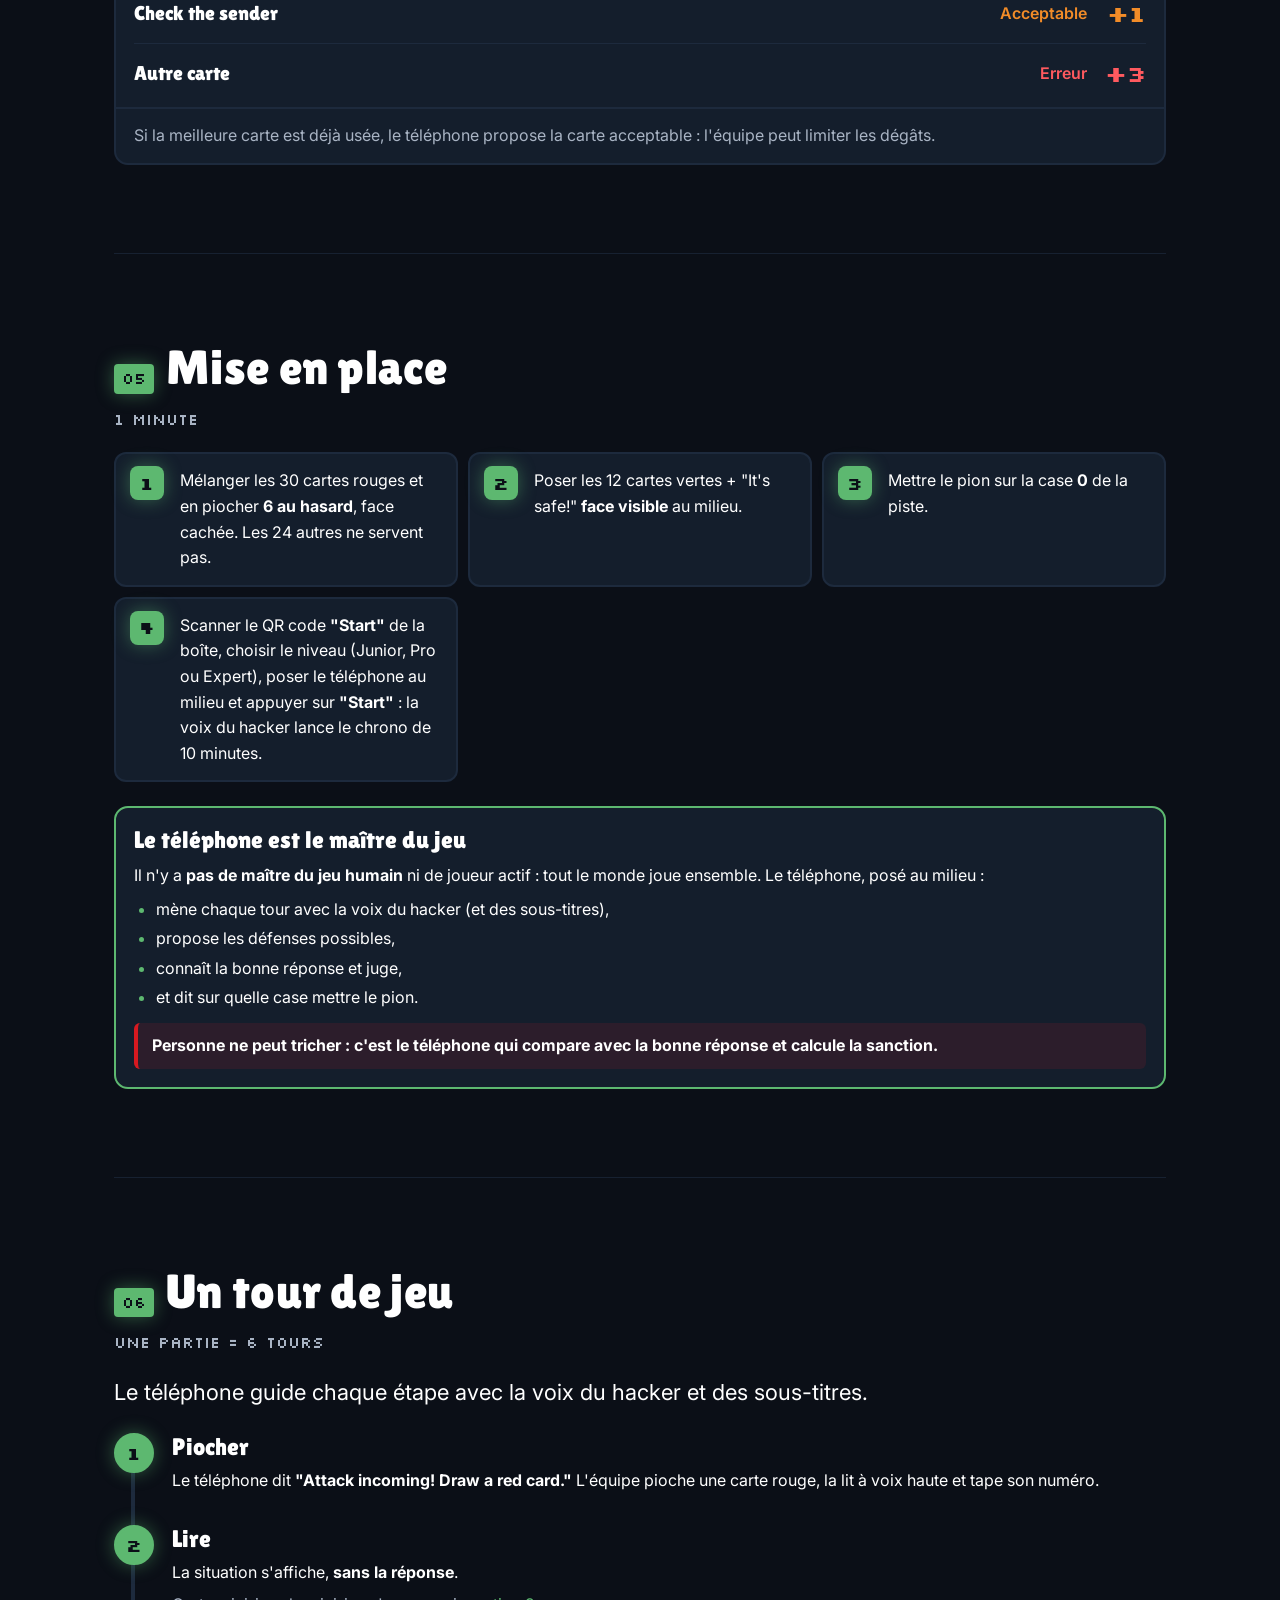
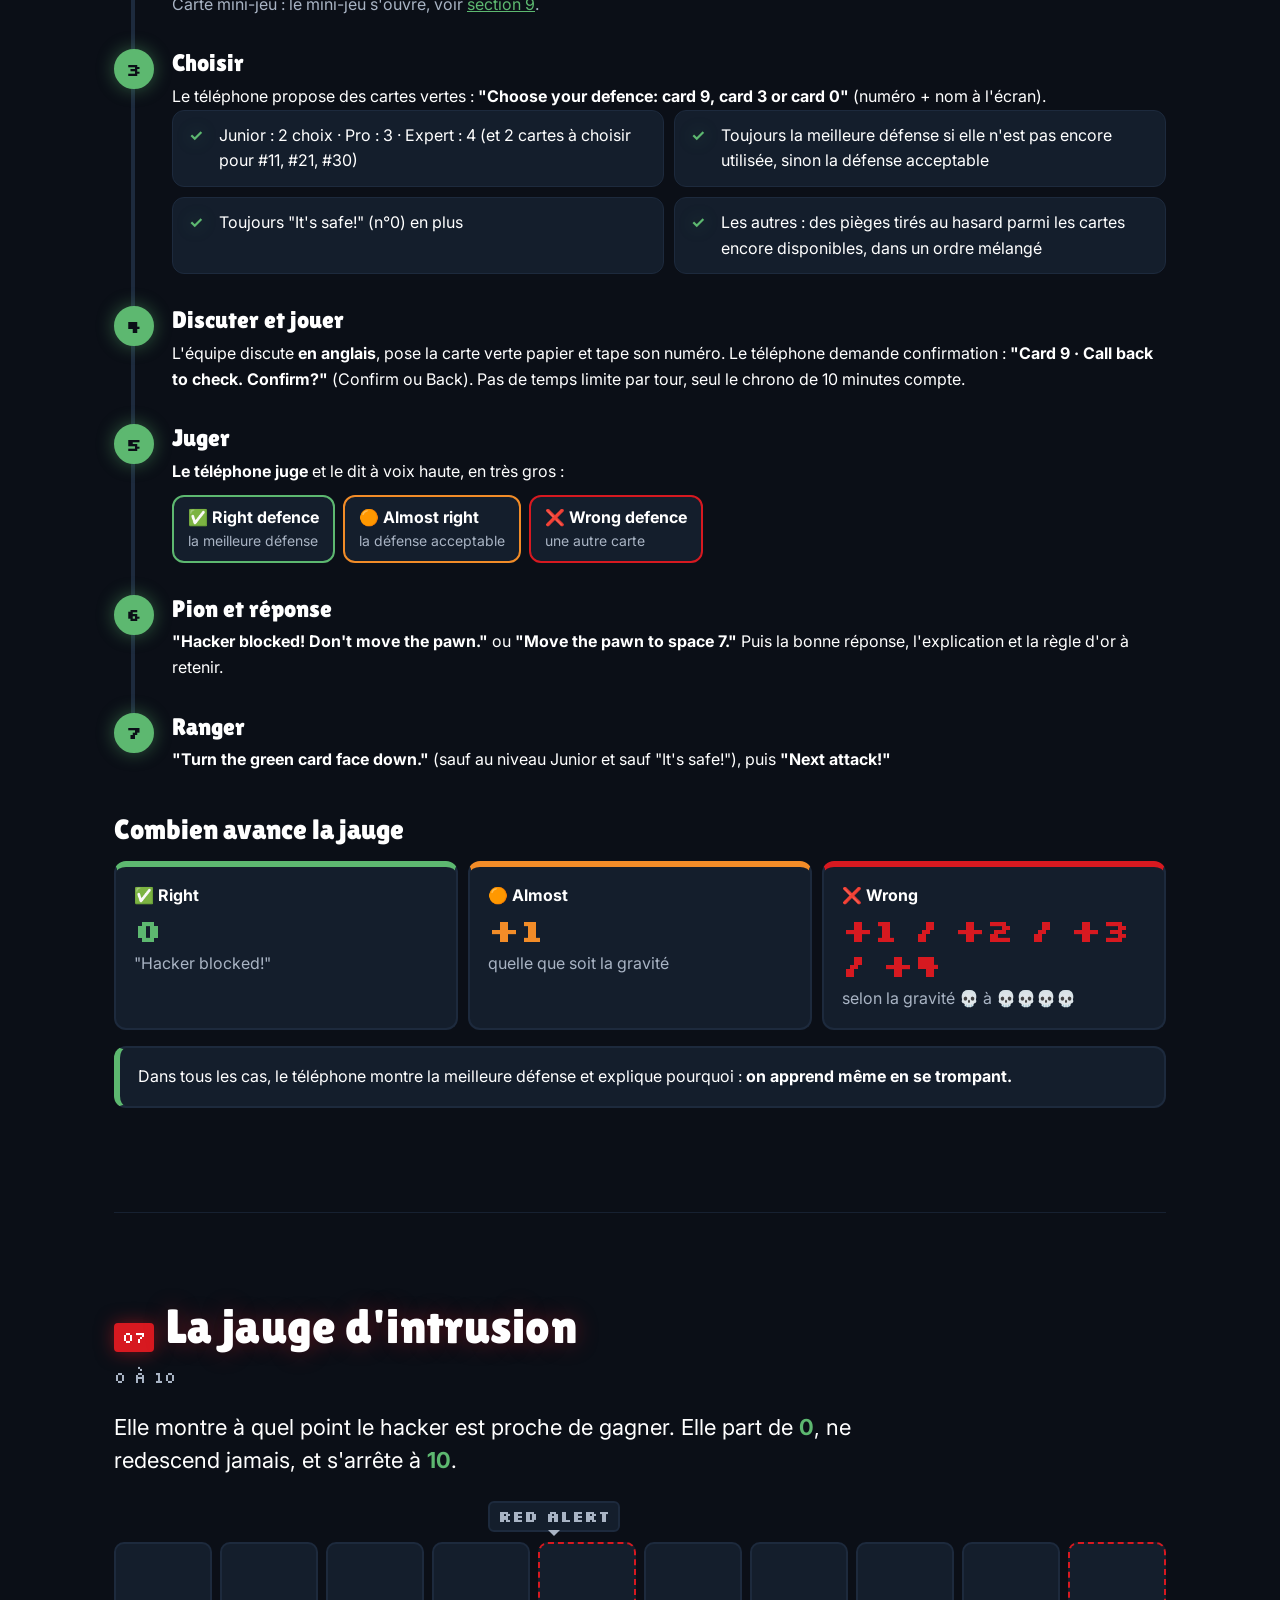
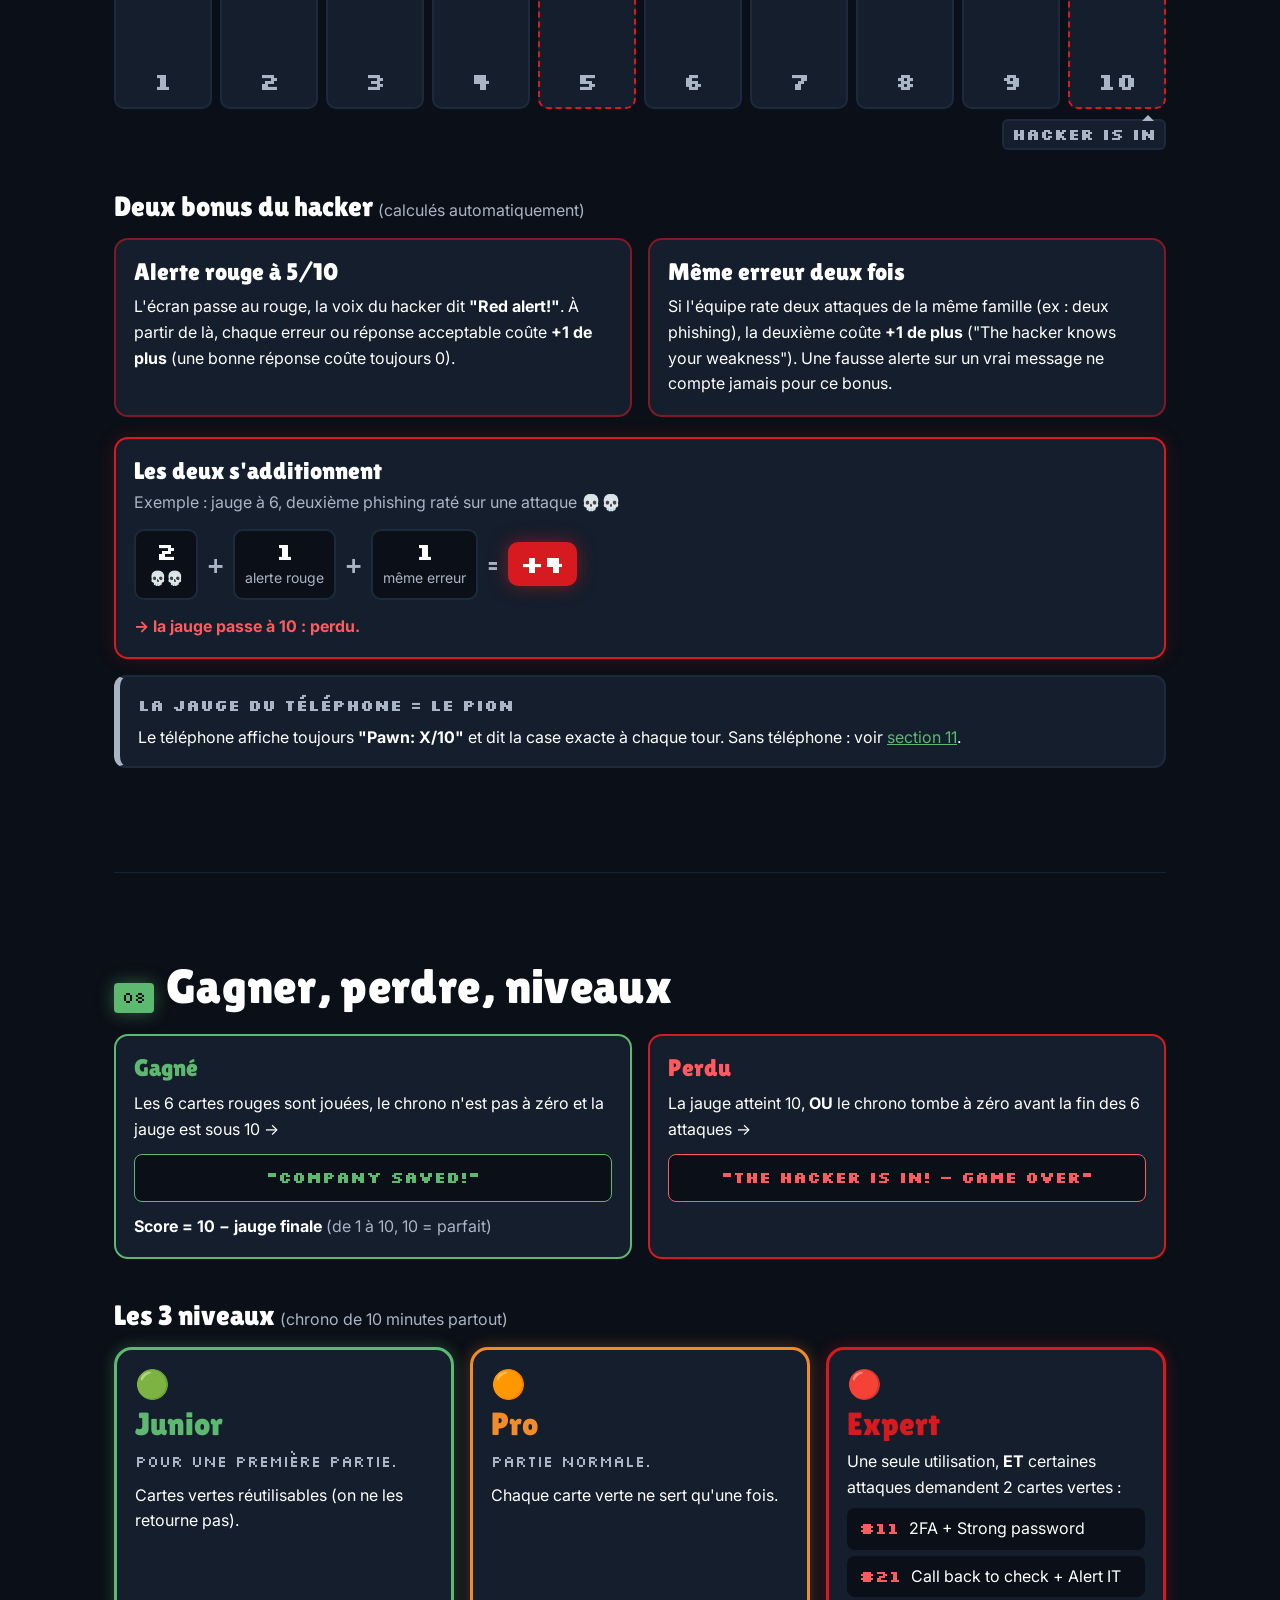
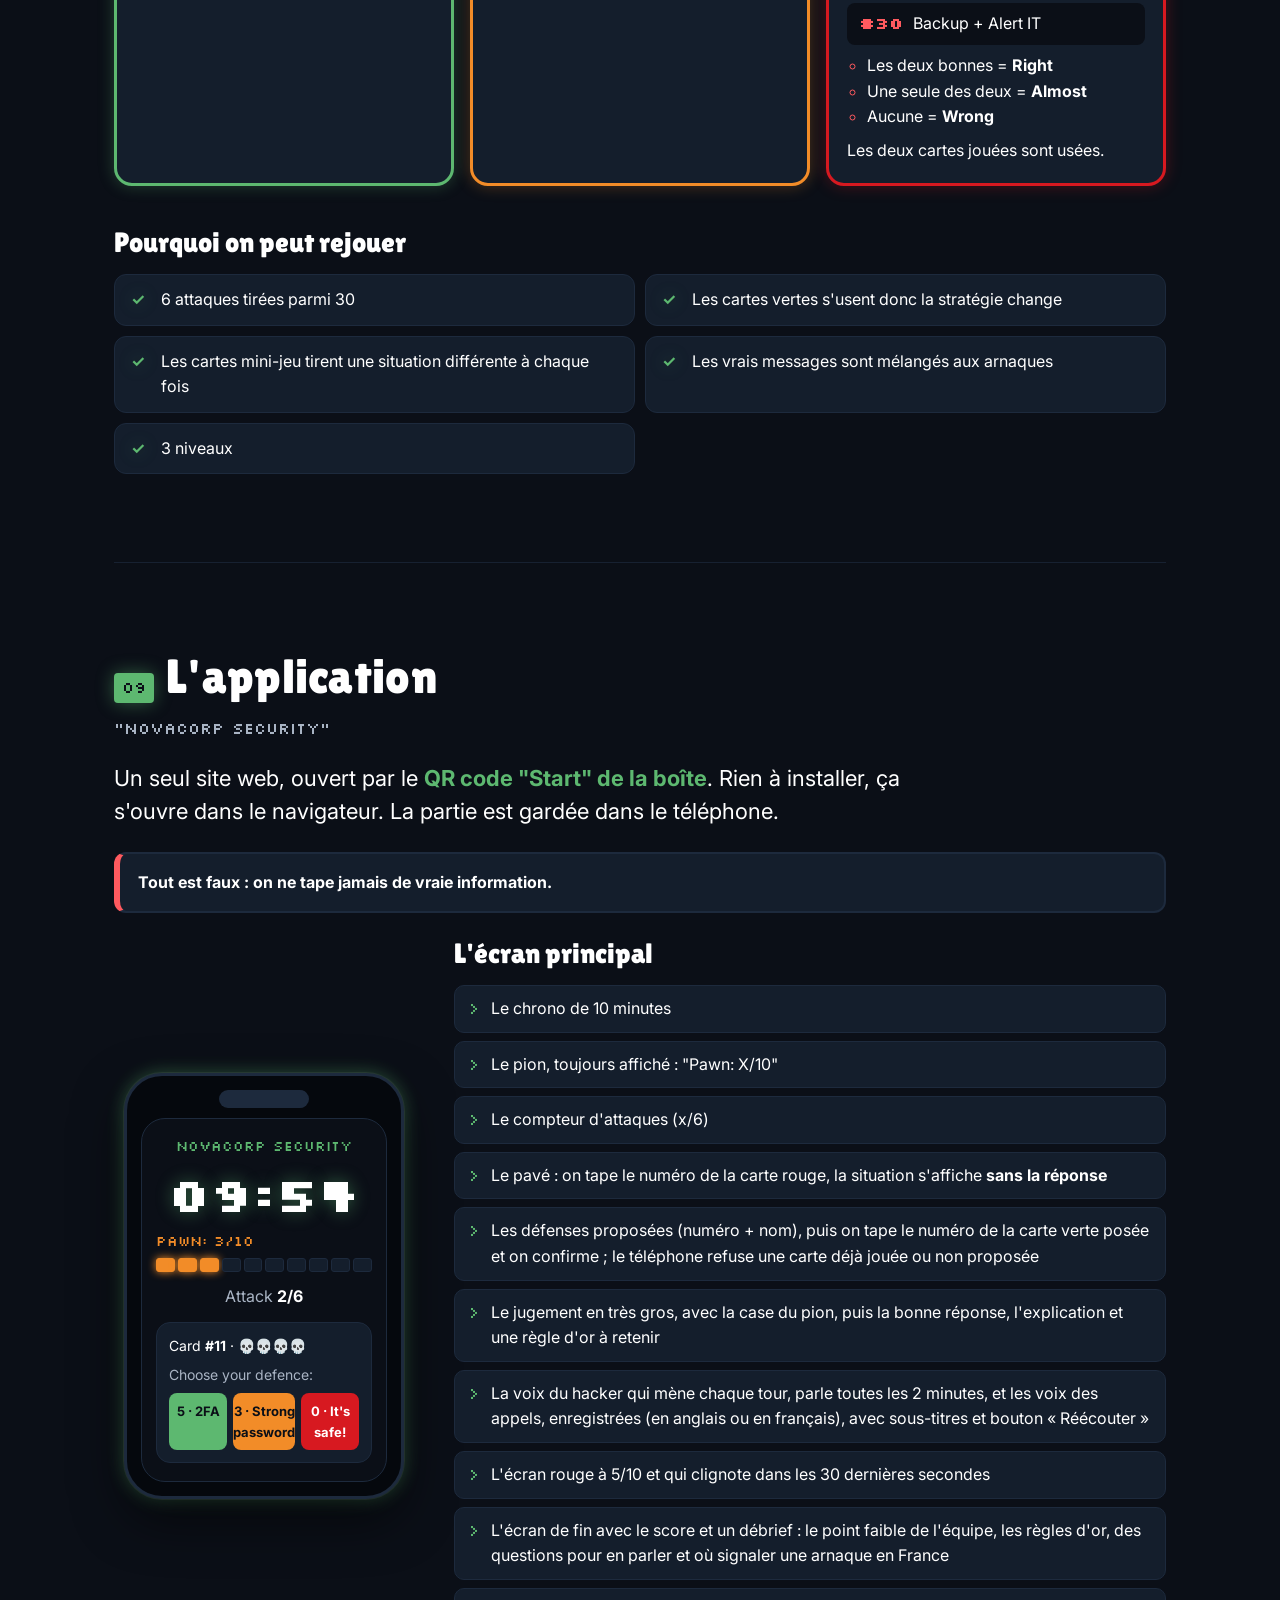
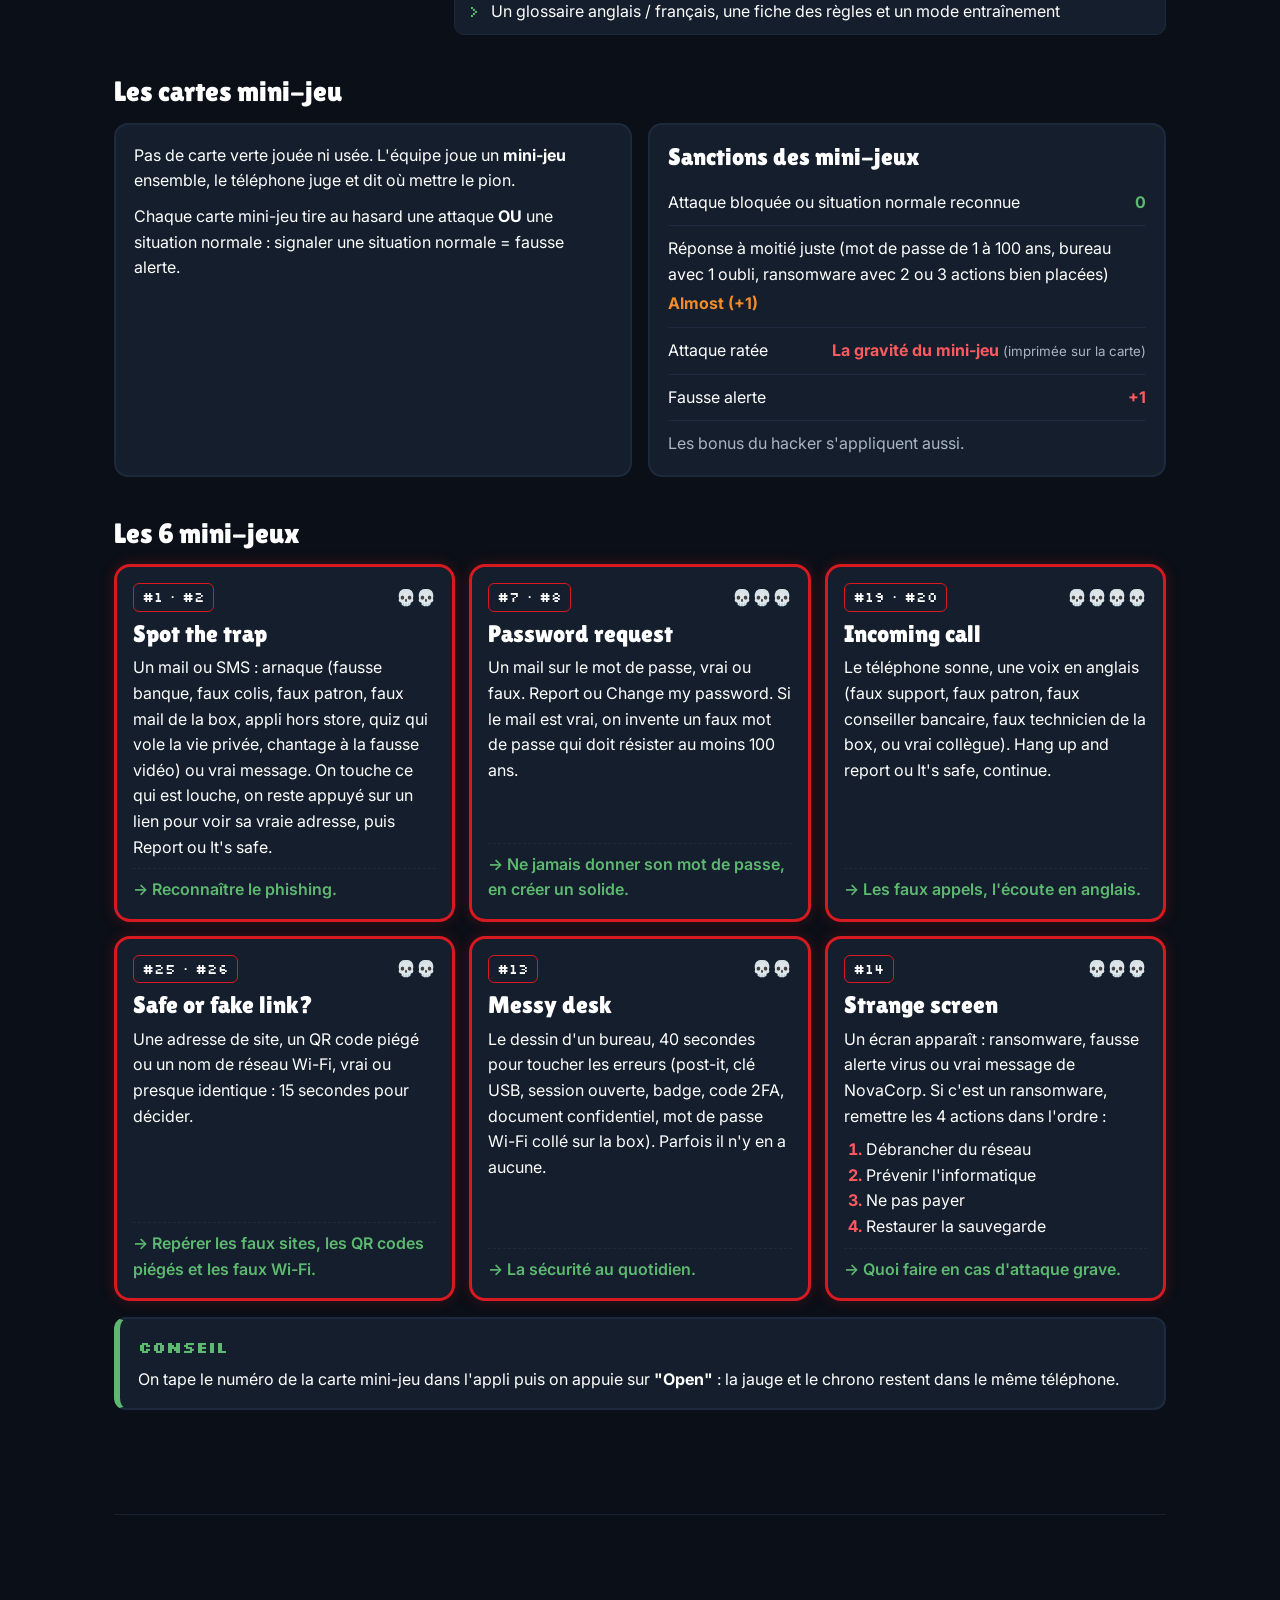
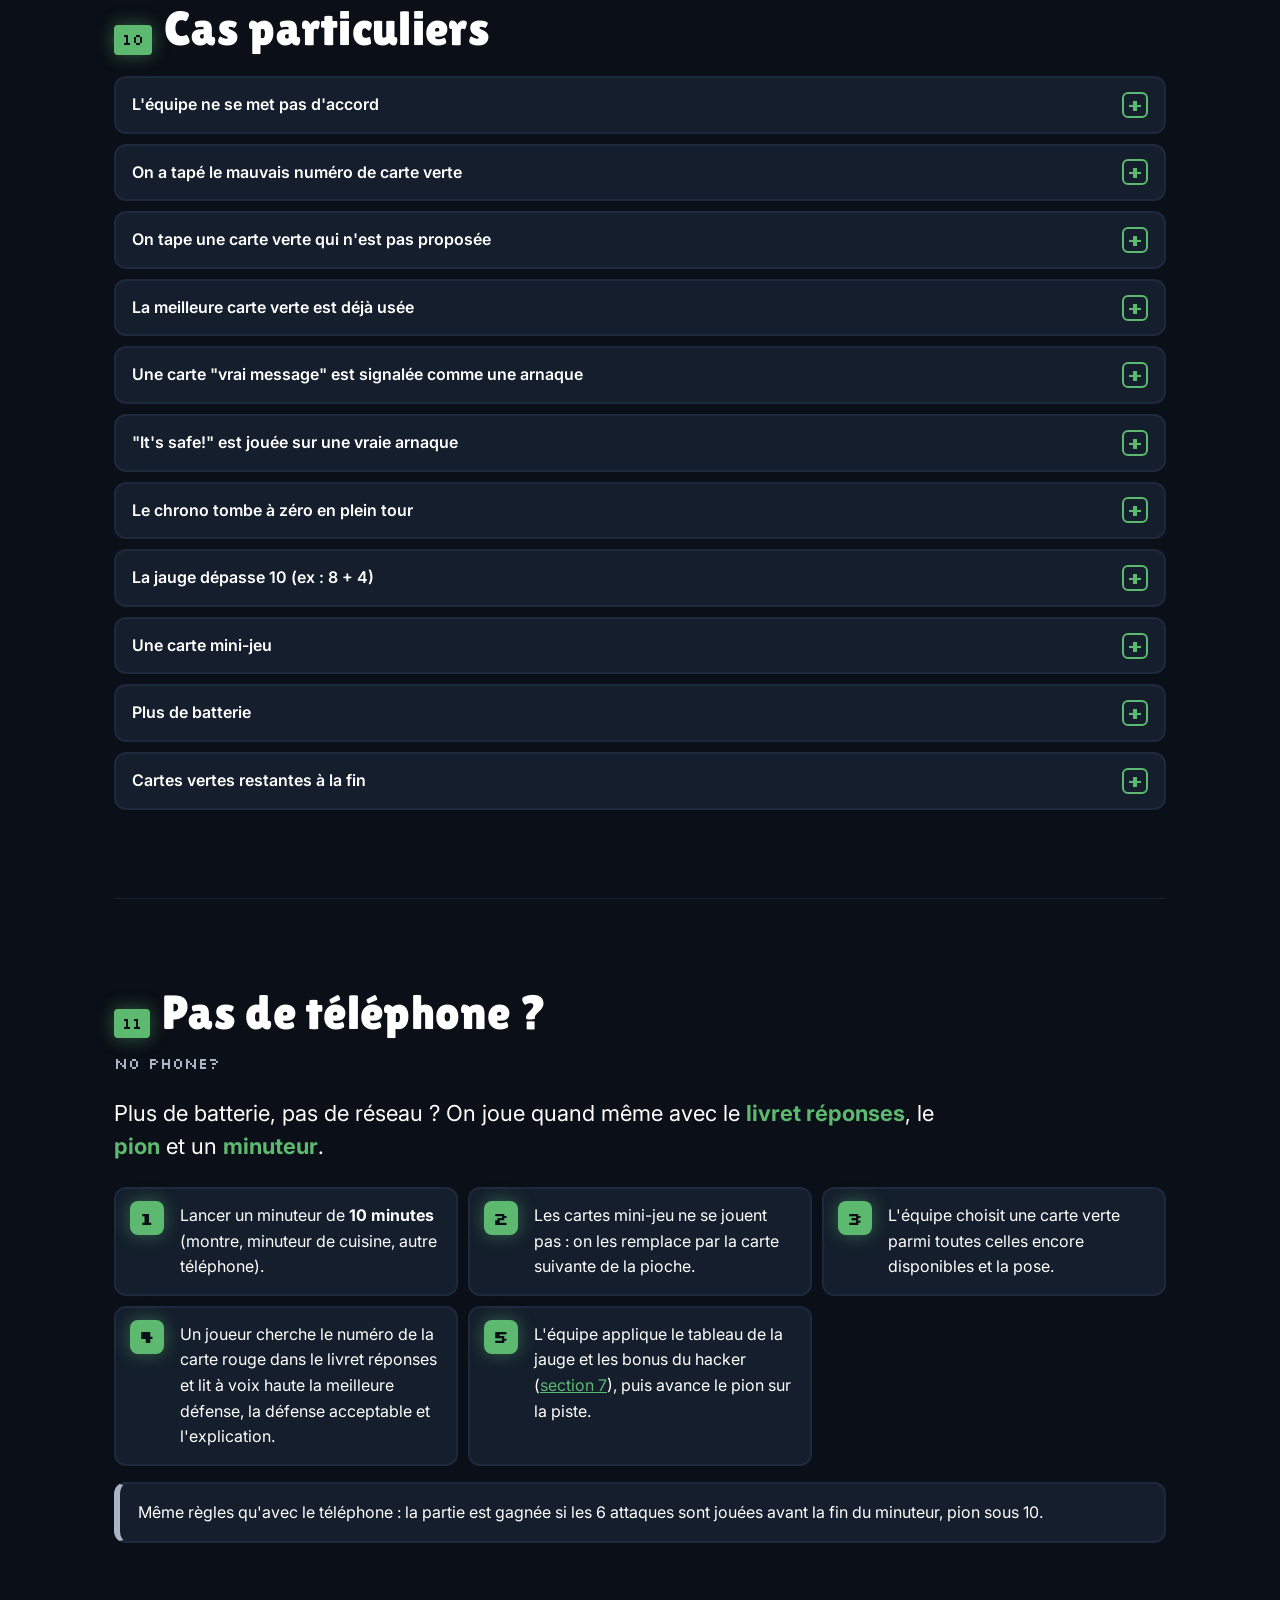
==== commit f2652708: "feat: cartes rouges enregistrées comme imprimées (titres, cartes mini-jeu sans QR) - Titre de chaque" ====
--- a/regles.html
+++ b/regles.html
@@ -129,7 +129,7 @@
       <ul class="kit">
         <li class="kit__item kit__item--red">
           <span class="kit__count">30</span>
-          <div><h3 class="kit__name">Cartes rouges (Attaque)</h3><p class="kit__text">Les attaques du hacker, 5 familles de 6. On en pioche 6 au hasard par partie. 10 ont un QR code. Verso identique pour toutes : aucune réponse imprimée.</p></div>
+          <div><h3 class="kit__name">Cartes rouges (Attaque)</h3><p class="kit__text">Les attaques du hacker, 5 familles de 6. On en pioche 6 au hasard par partie. 10 sont des cartes mini-jeu. Verso identique pour toutes : aucune réponse imprimée.</p></div>
         </li>
         <li class="kit__item kit__item--green">
           <span class="kit__count">12</span>
@@ -220,9 +220,9 @@
       </div>
 
       <div class="callout callout--red">
-        <p class="callout__title">Cartes QR</p>
-        <p>10 cartes n'ont pas de texte, seulement <strong>"Incoming message! Scan me"</strong> et un QR code. Le scénario s'ouvre dans l'appli (<a href="#application">section 9</a>).</p>
-        <ul class="qr-list" aria-label="Numéros des cartes QR">
+        <p class="callout__title">Cartes mini-jeu</p>
+        <p>10 cartes n'ont pas de situation, seulement le nom du mini-jeu et <strong lang="en">"Incoming message! Type this card's number in the app."</strong> Pas de QR code : on tape leur numéro et le mini-jeu s'ouvre dans l'appli (<a href="#application">section 9</a>).</p>
+        <ul class="qr-list" aria-label="Numéros des cartes mini-jeu">
           <li>#1</li><li>#2</li><li>#7</li><li>#8</li><li>#13</li><li>#14</li><li>#19</li><li>#20</li><li>#25</li><li>#26</li>
         </ul>
       </div>
@@ -392,7 +392,7 @@
         <li class="timeline__step reveal">
           <h3 class="timeline__title">Lire</h3>
           <p>La situation s'affiche, <strong>sans la réponse</strong>.</p>
-          <p class="timeline__aside">Carte QR : le mini-jeu s'ouvre, voir <a href="#application">section 9</a>.</p>
+          <p class="timeline__aside">Carte mini-jeu : le mini-jeu s'ouvre, voir <a href="#application">section 9</a>.</p>
         </li>
         <li class="timeline__step reveal">
           <h3 class="timeline__title">Choisir</h3>
@@ -564,7 +564,7 @@
       <ul class="checklist">
         <li>6 attaques tirées parmi 30</li>
         <li>Les cartes vertes s'usent donc la stratégie change</li>
-        <li>Les QR tirent une situation différente à chaque fois</li>
+        <li>Les cartes mini-jeu tirent une situation différente à chaque fois</li>
         <li>Les vrais messages sont mélangés aux arnaques</li>
         <li>3 niveaux</li>
       </ul>
@@ -577,7 +577,7 @@
         <p class="section__sub" lang="en">"NovaCorp Security"</p>
       </div>
 
-      <p class="lead">Un seul site web, ouvert par <strong>tous les QR codes</strong>. Rien à installer, ça s'ouvre dans le navigateur. La partie est gardée dans le téléphone.</p>
+      <p class="lead">Un seul site web, ouvert par le <strong>QR code "Start" de la boîte</strong>. Rien à installer, ça s'ouvre dans le navigateur. La partie est gardée dans le téléphone.</p>
 
       <div class="callout callout--red">
         <p><strong>Tout est faux : on ne tape jamais de vraie information.</strong></p>
@@ -624,11 +624,11 @@
         </div>
       </div>
 
-      <h3 class="subhead">Les cartes QR</h3>
+      <h3 class="subhead">Les cartes mini-jeu</h3>
       <div class="grid grid--2">
         <article class="block">
           <p>Pas de carte verte jouée ni usée. L'équipe joue un <strong>mini-jeu</strong> ensemble, le téléphone juge et dit où mettre le pion.</p>
-          <p class="app__draw">Chaque scan tire au hasard une attaque <strong>OU</strong> une situation normale : signaler une situation normale = fausse alerte.</p>
+          <p class="app__draw">Chaque carte mini-jeu tire au hasard une attaque <strong>OU</strong> une situation normale : signaler une situation normale = fausse alerte.</p>
         </article>
         <article class="block">
           <h3 class="block__title">Sanctions des mini-jeux</h3>
@@ -690,7 +690,7 @@
 
       <div class="callout callout--green">
         <p class="callout__title">Conseil</p>
-        <p>Le plus sûr est de taper le numéro de la carte QR dans l'appli puis d'appuyer sur <strong lang="en">"Open"</strong> (la jauge et le chrono restent dans le même navigateur). On peut aussi scanner le QR.</p>
+        <p>On tape le numéro de la carte mini-jeu dans l'appli puis on appuie sur <strong lang="en">"Open"</strong> : la jauge et le chrono restent dans le même téléphone.</p>
       </div>
     </section>
 
@@ -732,7 +732,7 @@
           <p>Elle s'arrête à 10 : perdu.</p>
         </details>
         <details class="faq__item">
-          <summary>Une carte QR</summary>
+          <summary>Une carte mini-jeu</summary>
           <p>Aucune carte verte jouée ni usée, seul le mini-jeu compte. Le téléphone dit où mettre le pion.</p>
         </details>
         <details class="faq__item">
@@ -757,7 +757,7 @@
 
       <ol class="setup">
         <li>Lancer un minuteur de <strong>10 minutes</strong> (montre, minuteur de cuisine, autre téléphone).</li>
-        <li>Les cartes QR ne se jouent pas : on les remplace par la carte suivante de la pioche.</li>
+        <li>Les cartes mini-jeu ne se jouent pas : on les remplace par la carte suivante de la pioche.</li>
         <li>L'équipe choisit une carte verte parmi toutes celles encore disponibles et la pose.</li>
         <li>Un joueur cherche le numéro de la carte rouge dans le livret réponses et lit à voix haute la meilleure défense, la défense acceptable et l'explication.</li>
         <li>L'équipe applique le tableau de la jauge et les bonus du hacker (<a href="#jauge">section 7</a>), puis avance le pion sur la piste.</li>
@@ -797,7 +797,7 @@
         <li class="turn reveal" data-before="1" data-after="5">
           <div class="turn__body">
             <p class="turn__num">Tour 3</p>
-            <p class="turn__attack">Carte QR <span lang="en">"Incoming call"</span> <span class="turn__sev">(💀💀💀💀)</span></p>
+            <p class="turn__attack">Carte mini-jeu <span lang="en">"Incoming call"</span> <span class="turn__sev">(💀💀💀💀)</span></p>
             <p class="turn__play">→ L'équipe donne le code</p>
             <p class="turn__result turn__result--wrong"><b lang="en">Wrong</b> : +4</p>
             <p class="turn__flag">Alerte rouge</p>
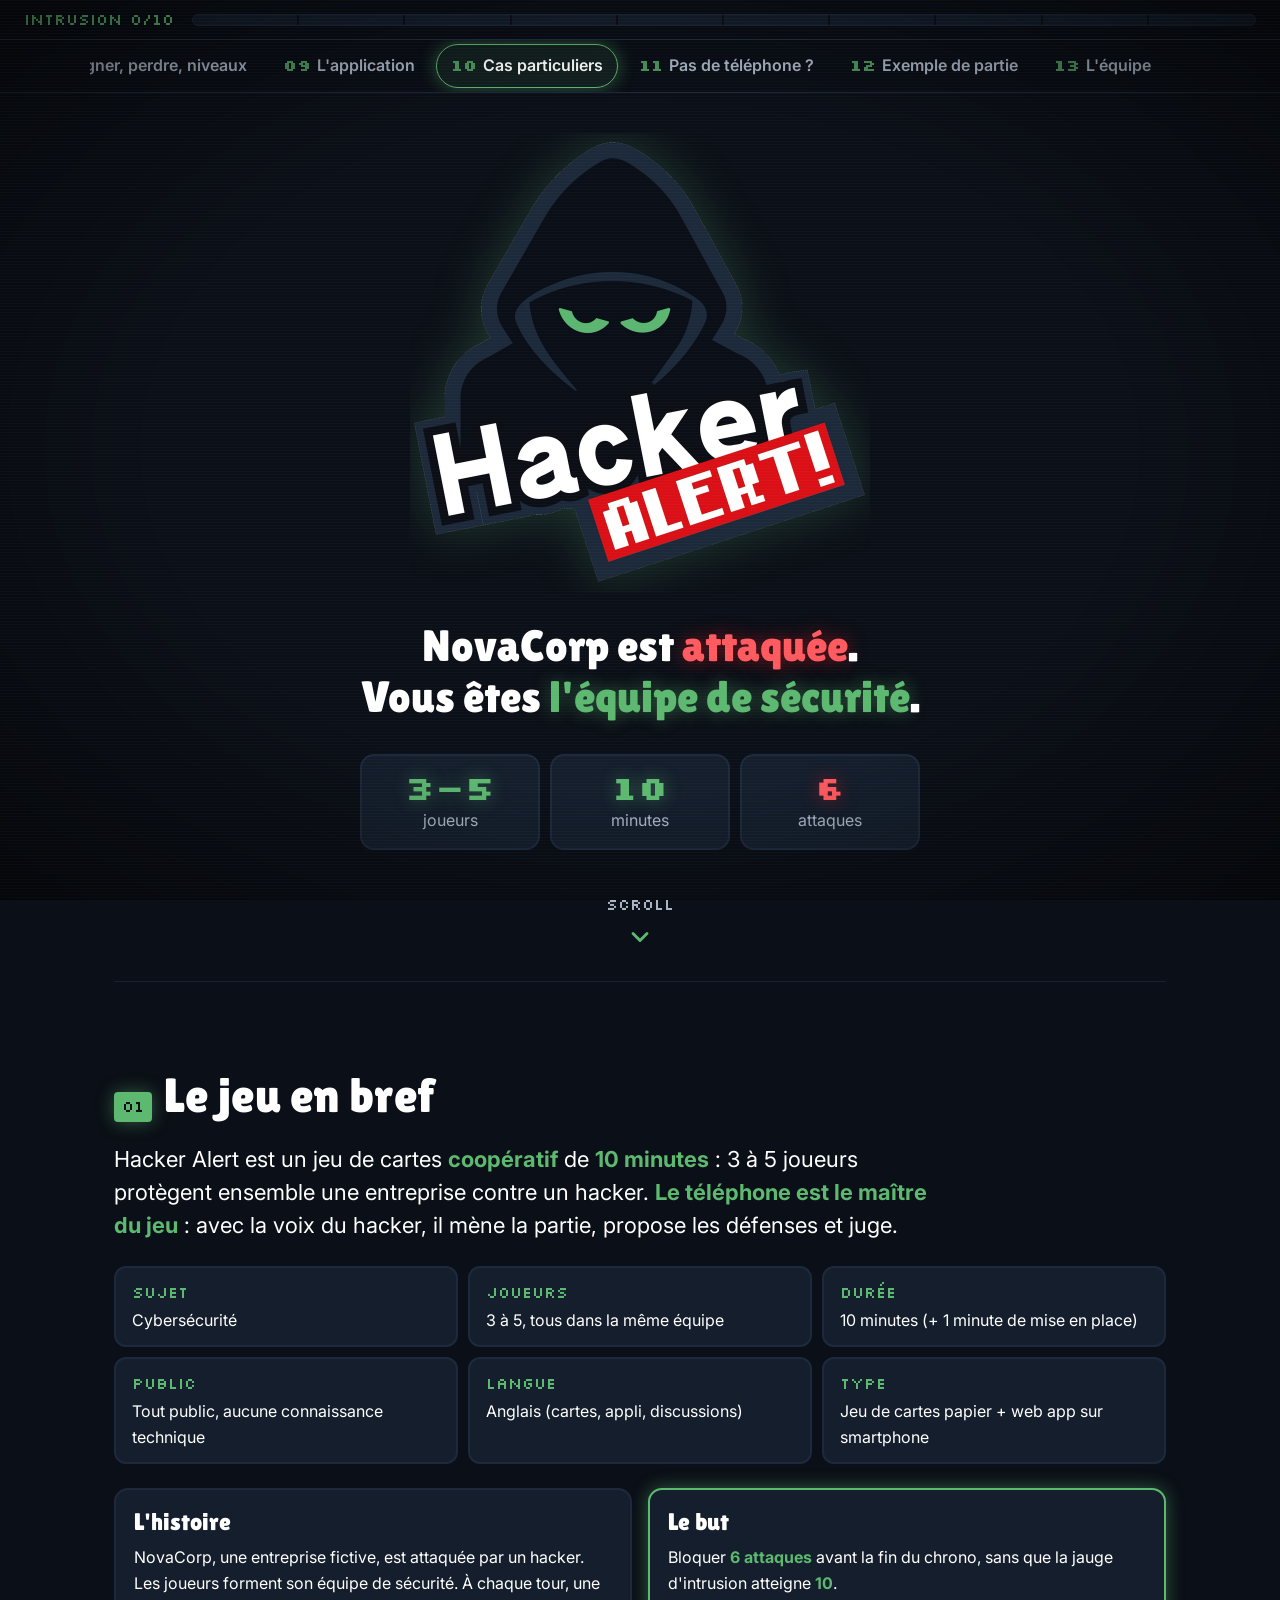
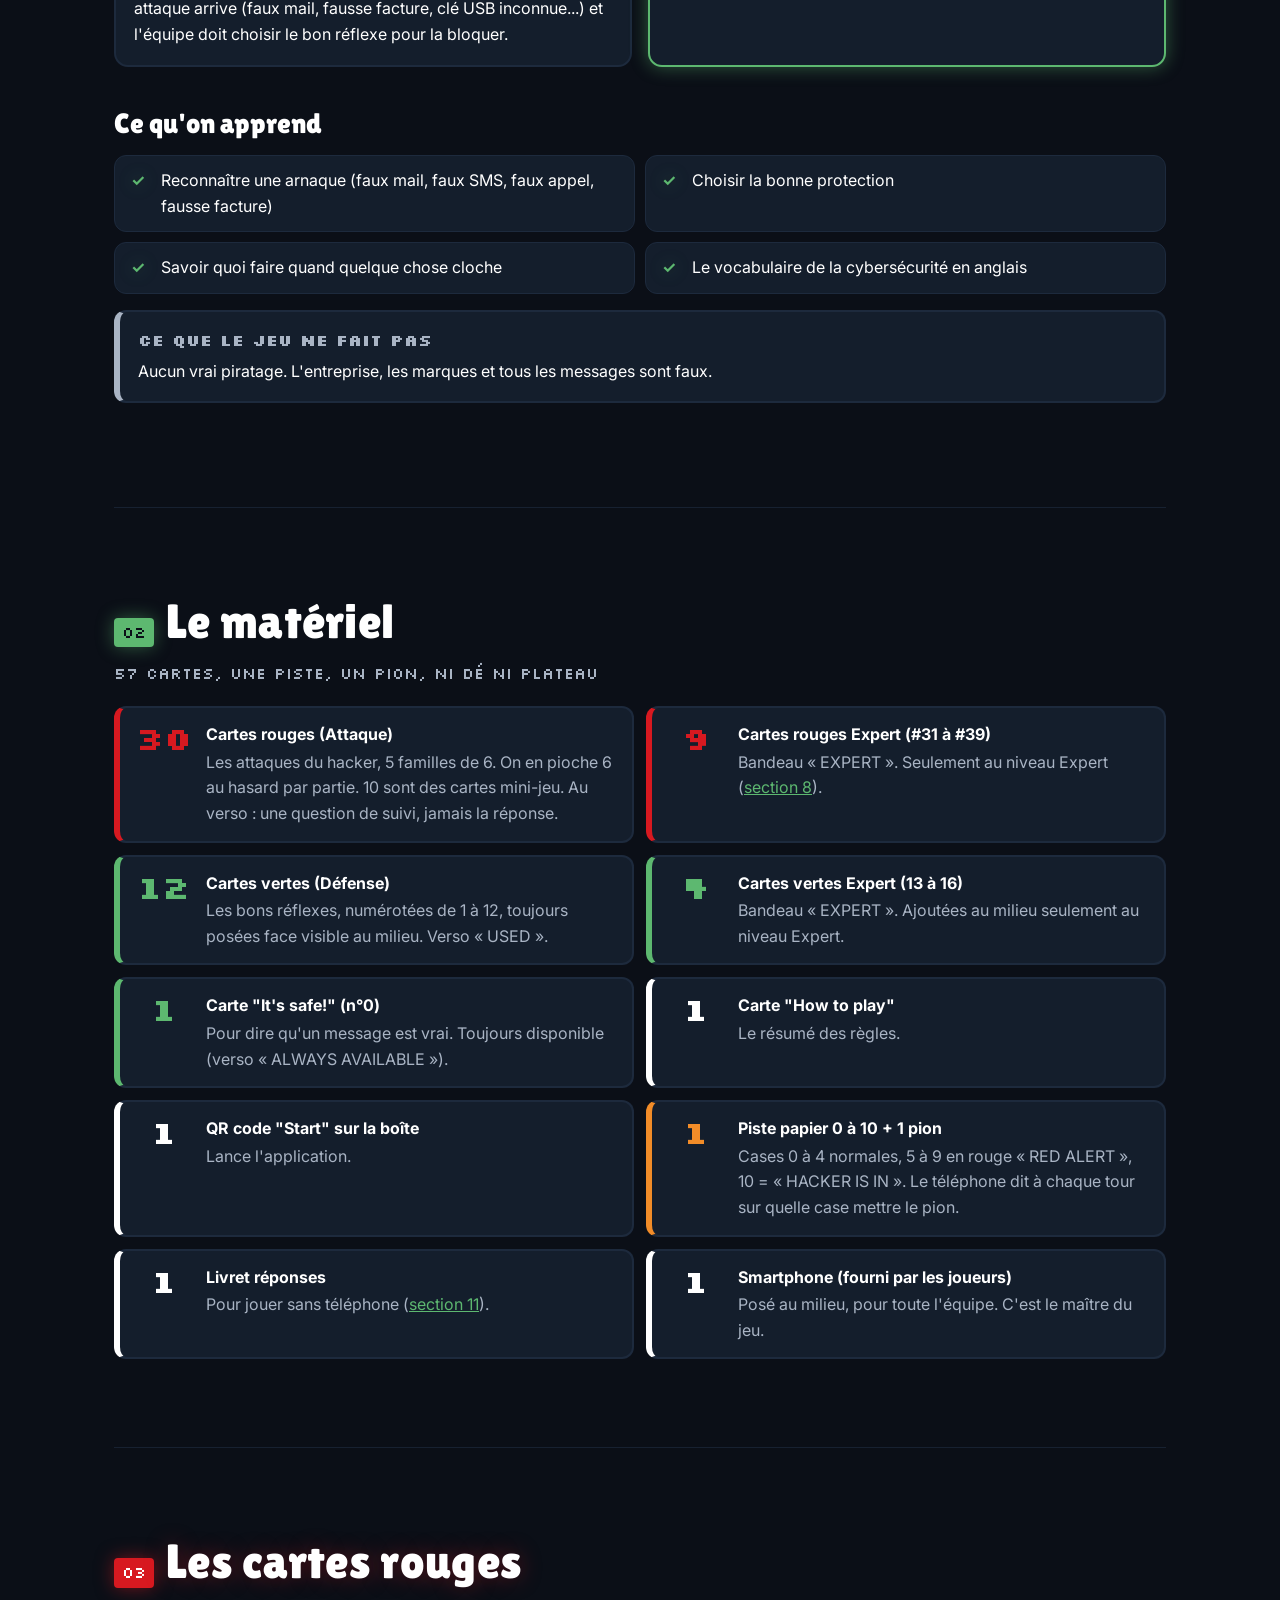
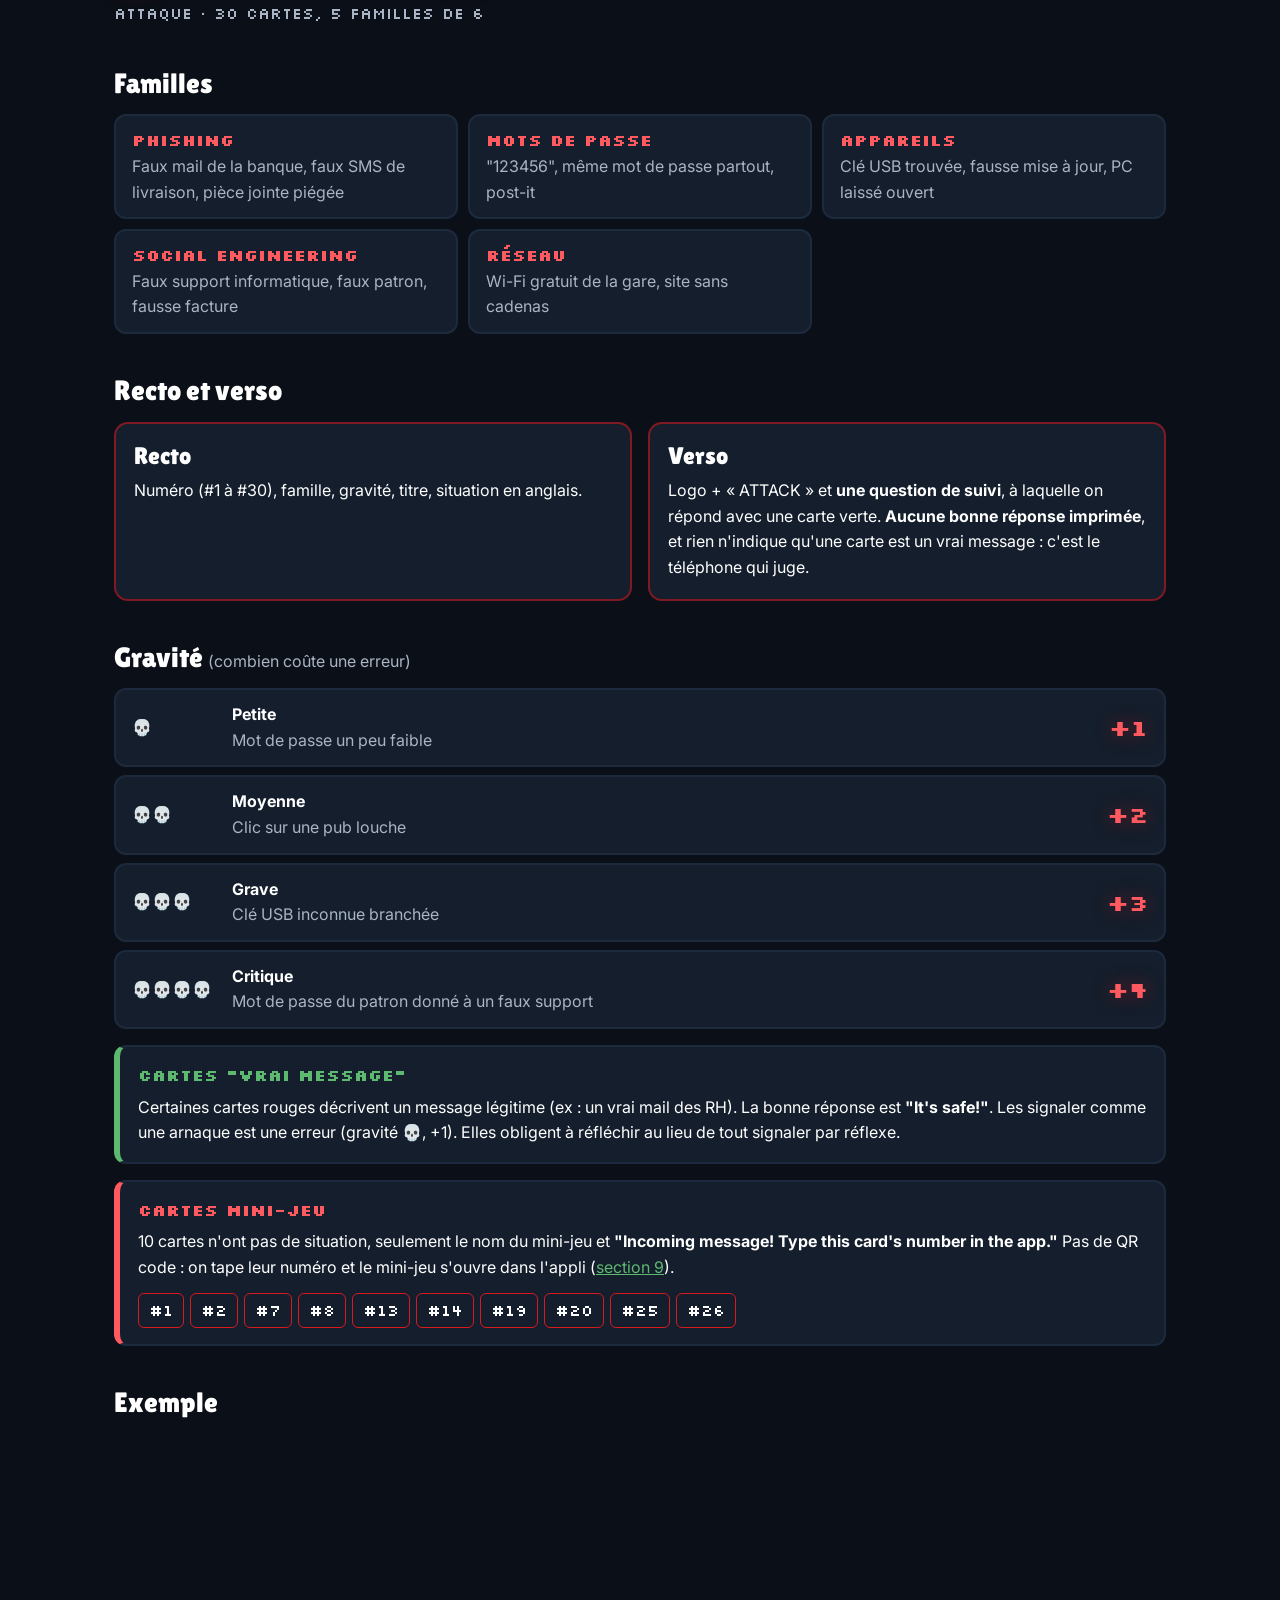
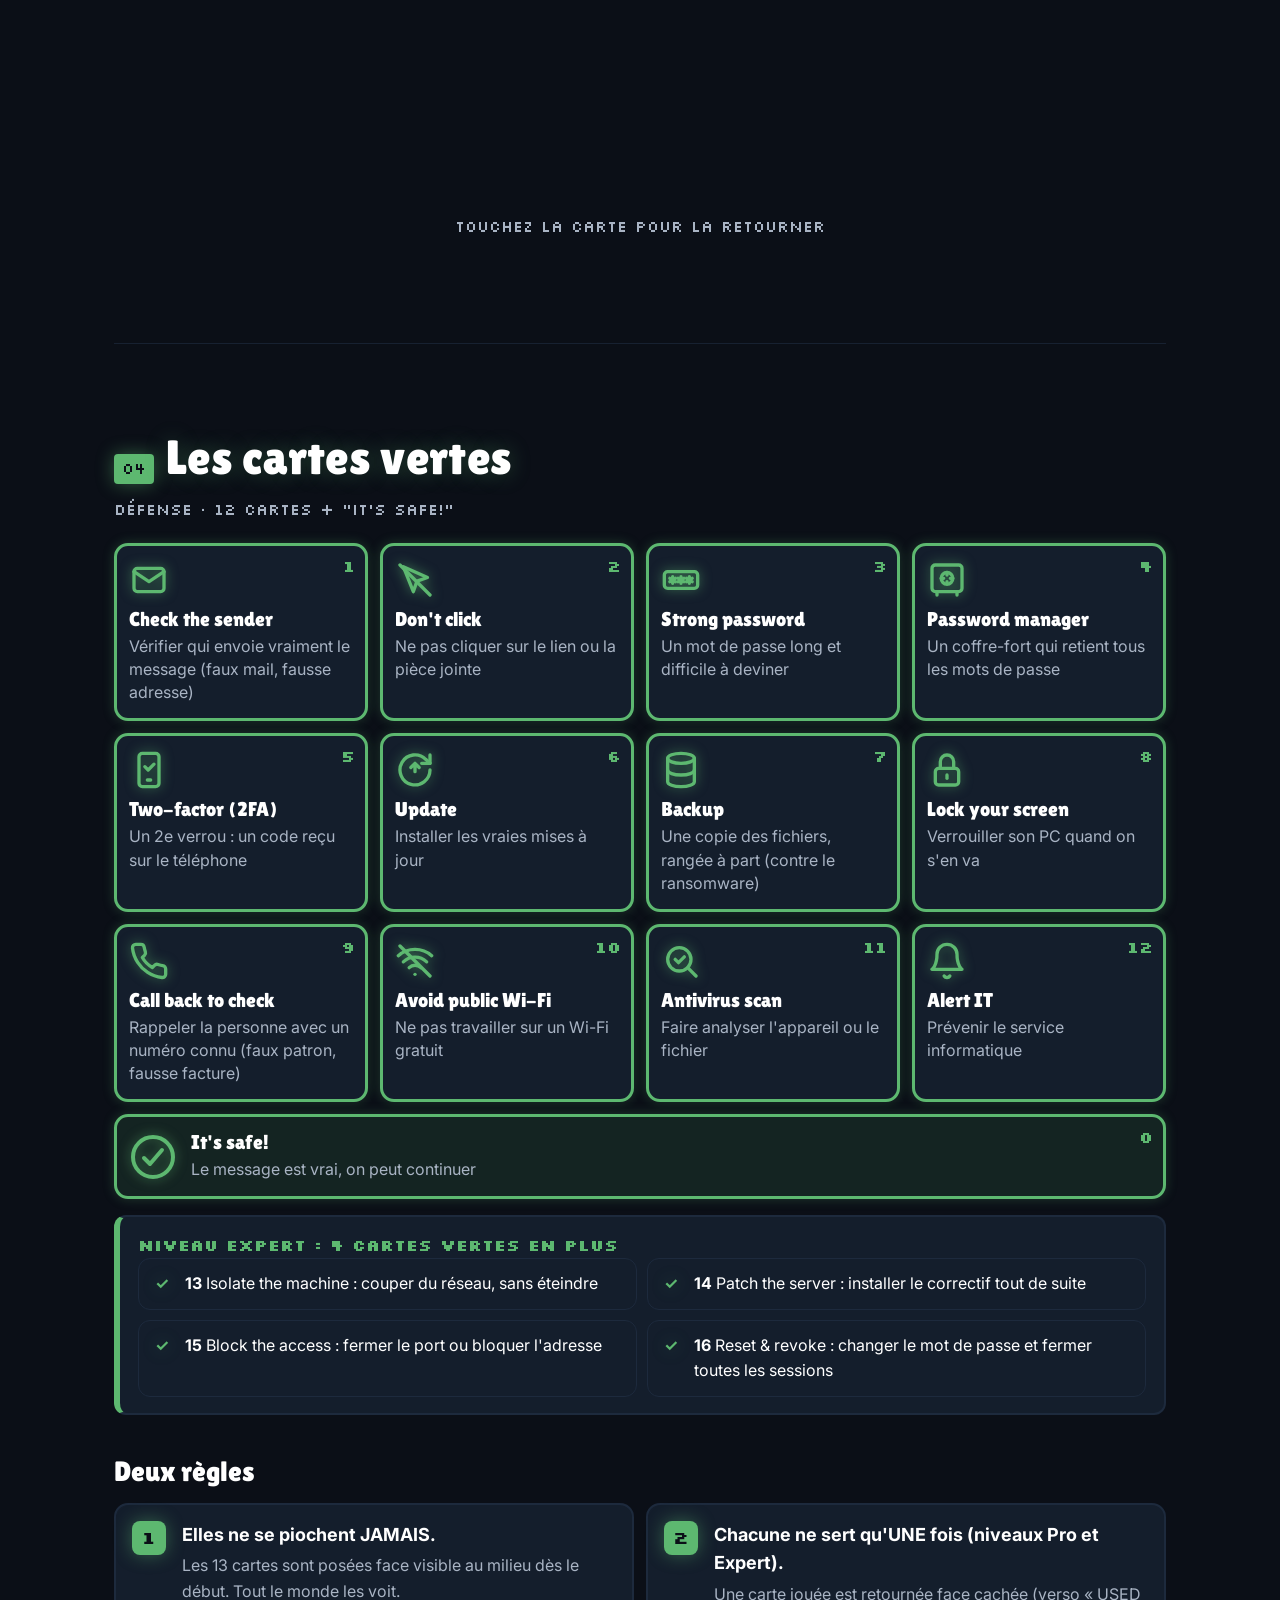
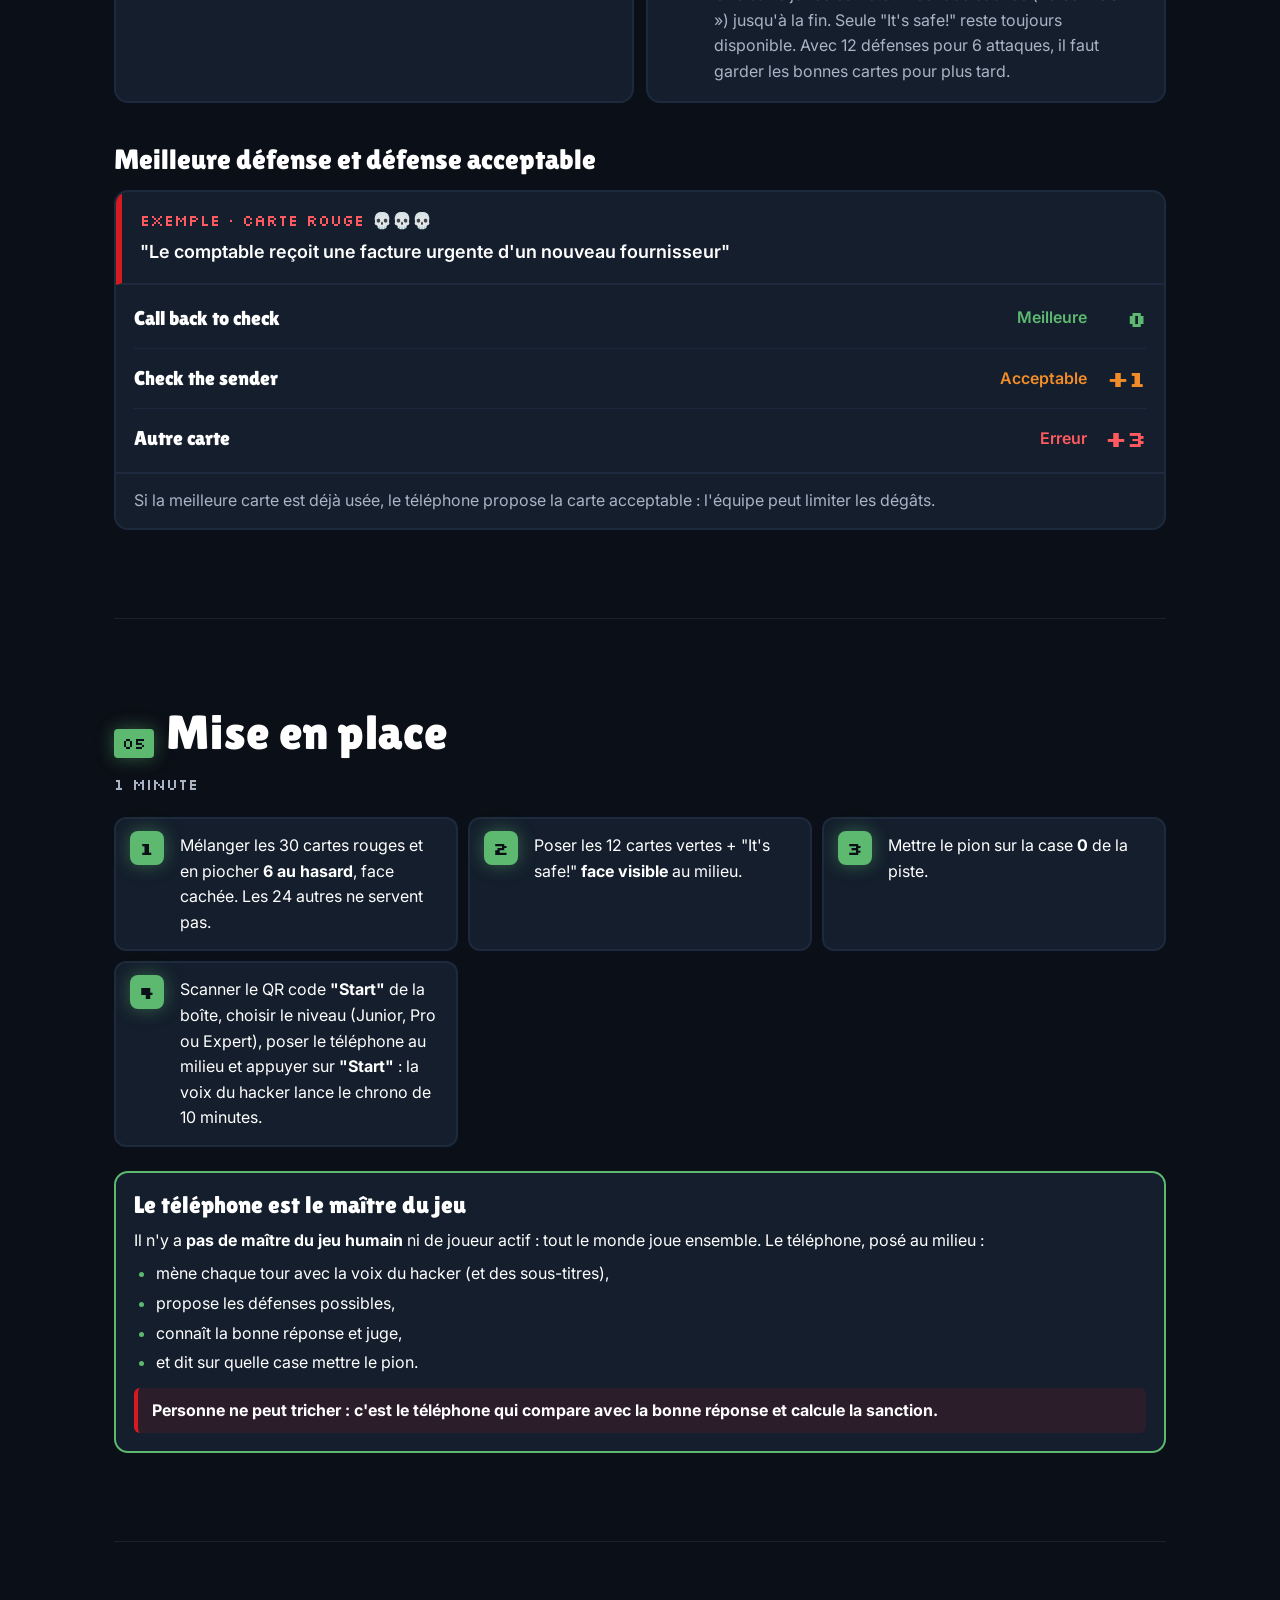
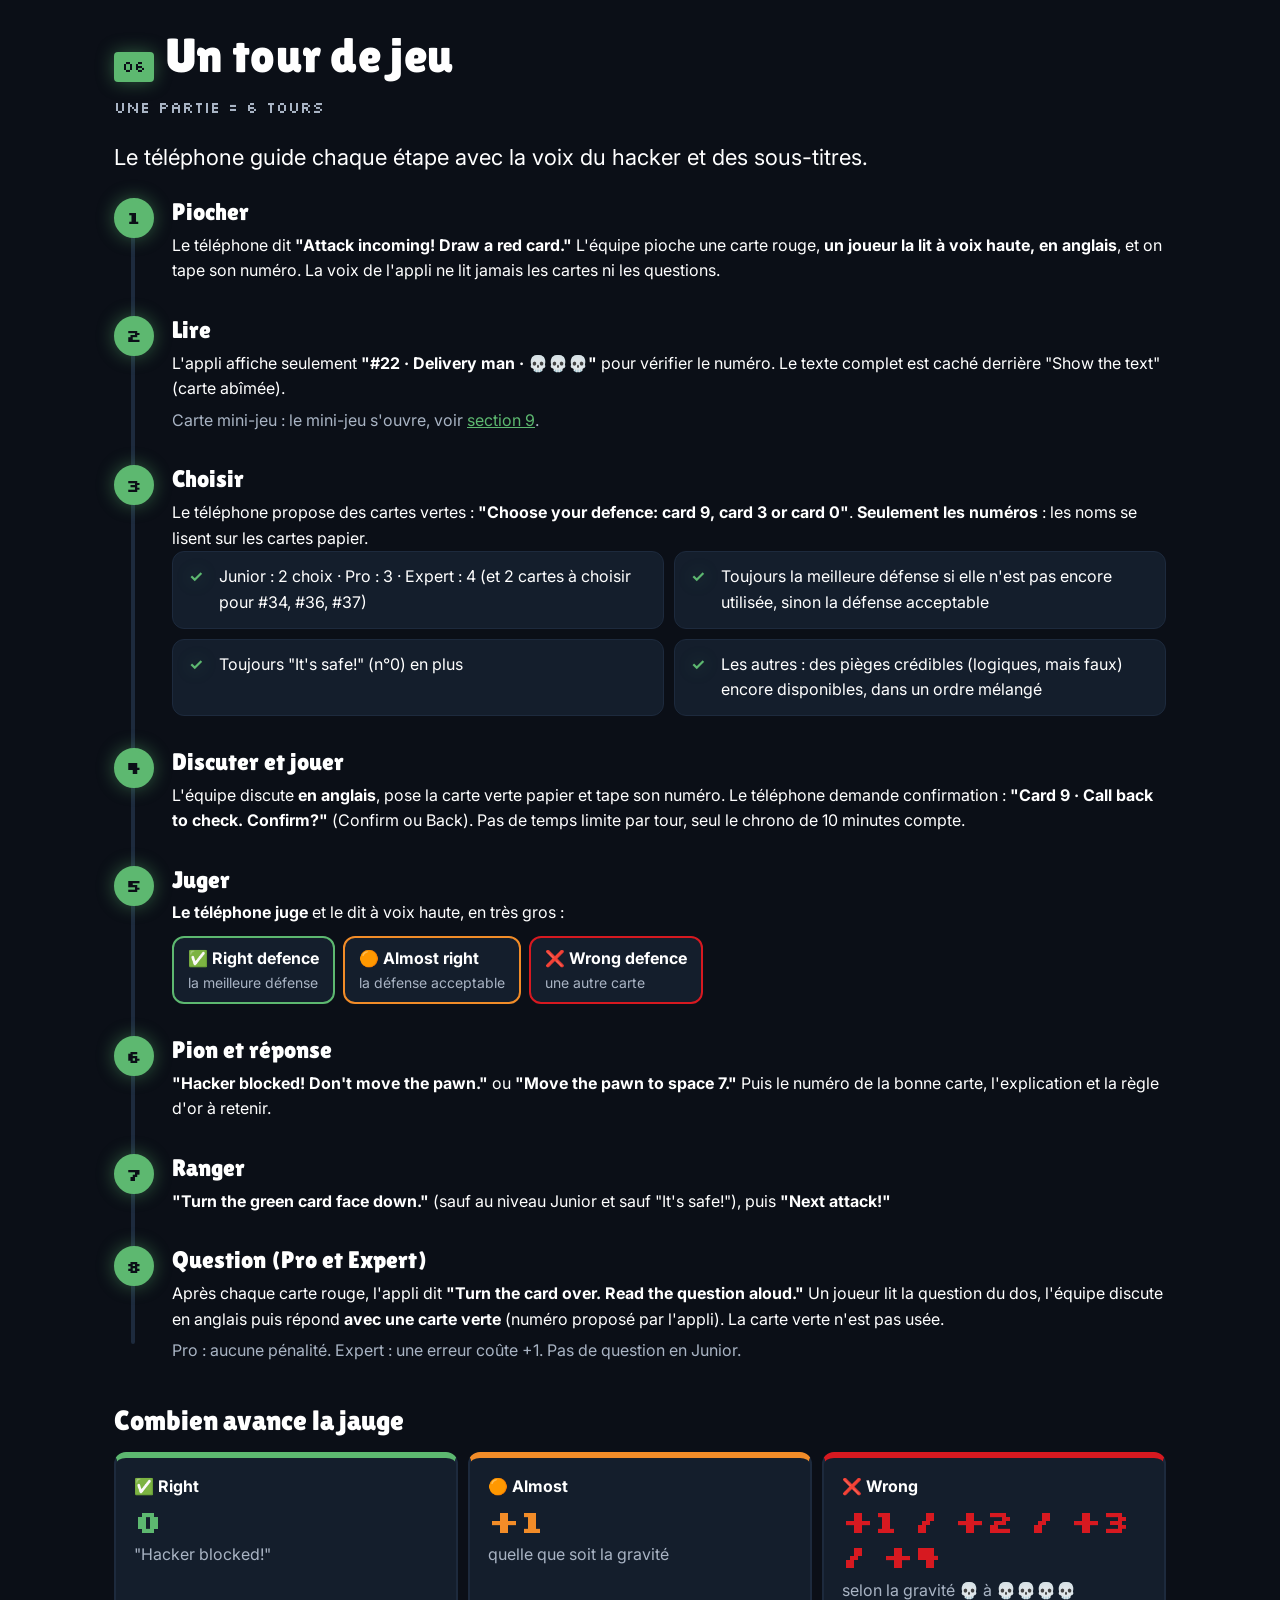
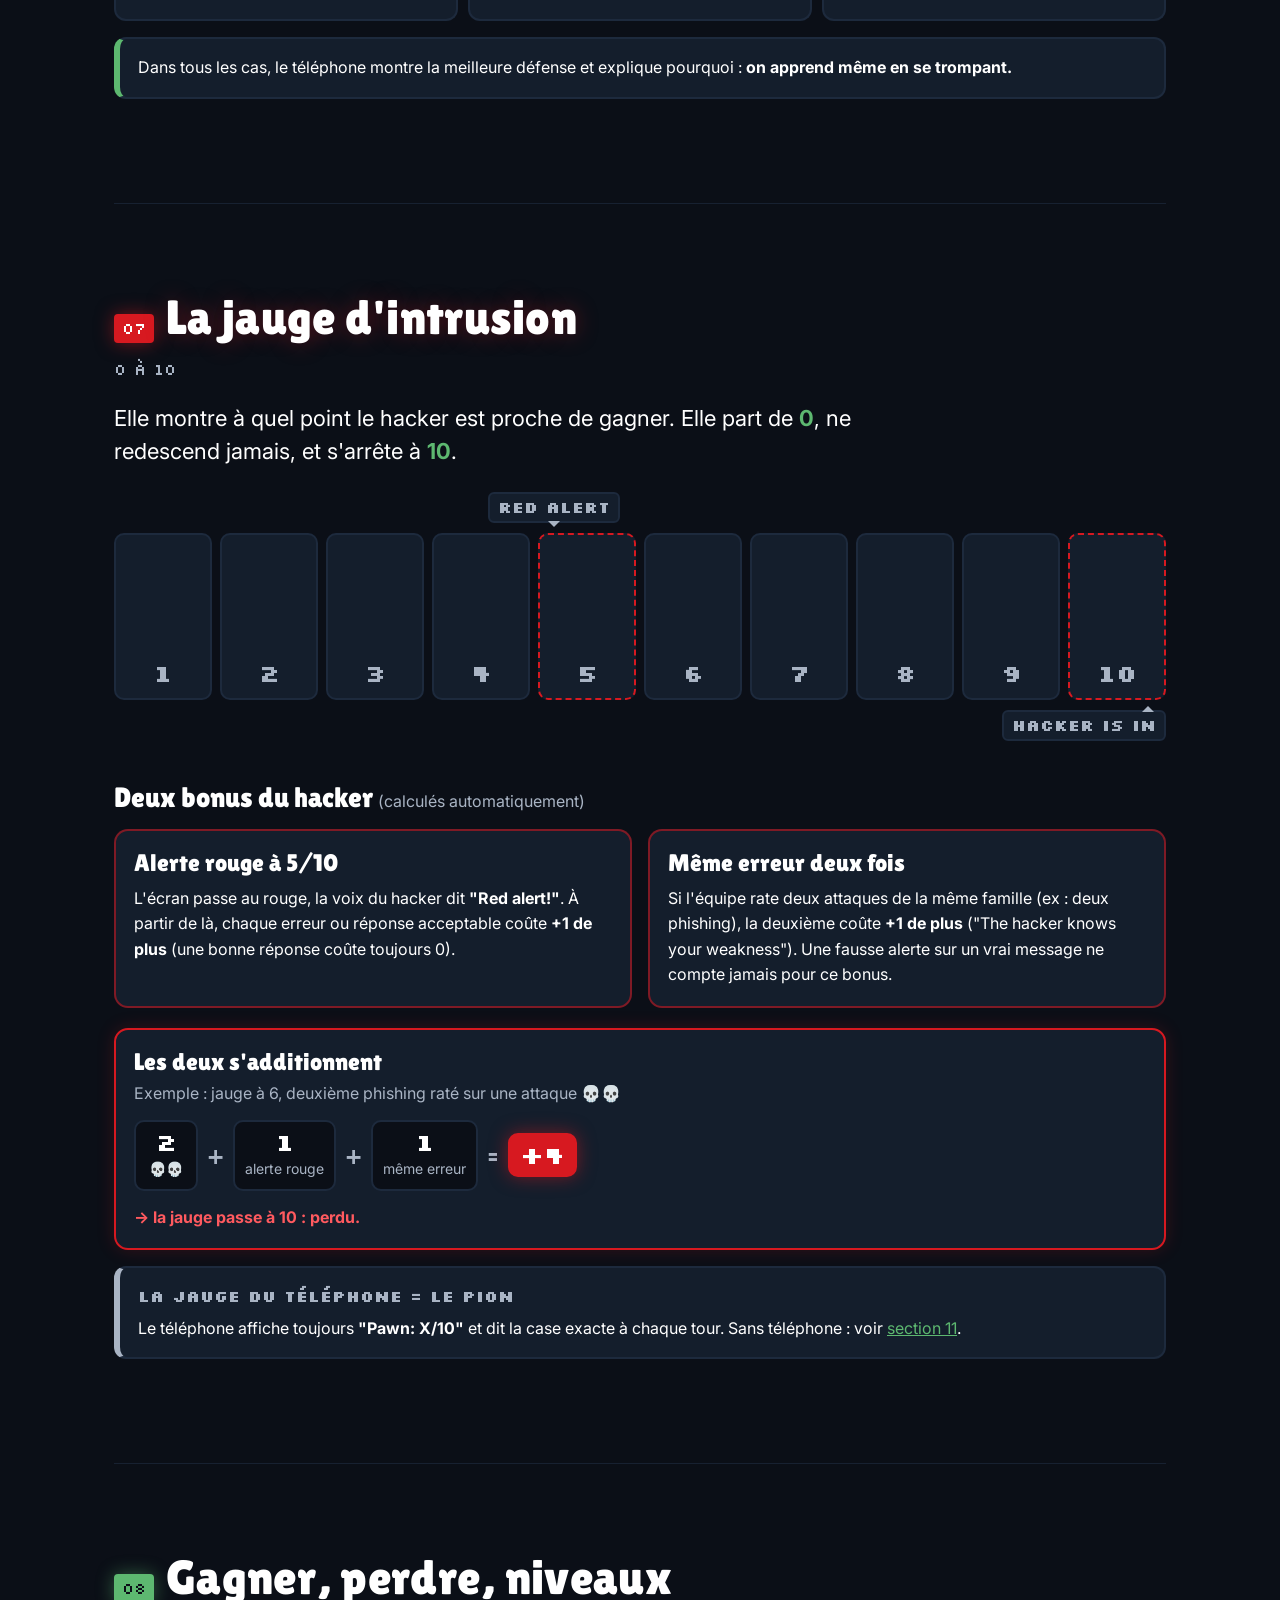
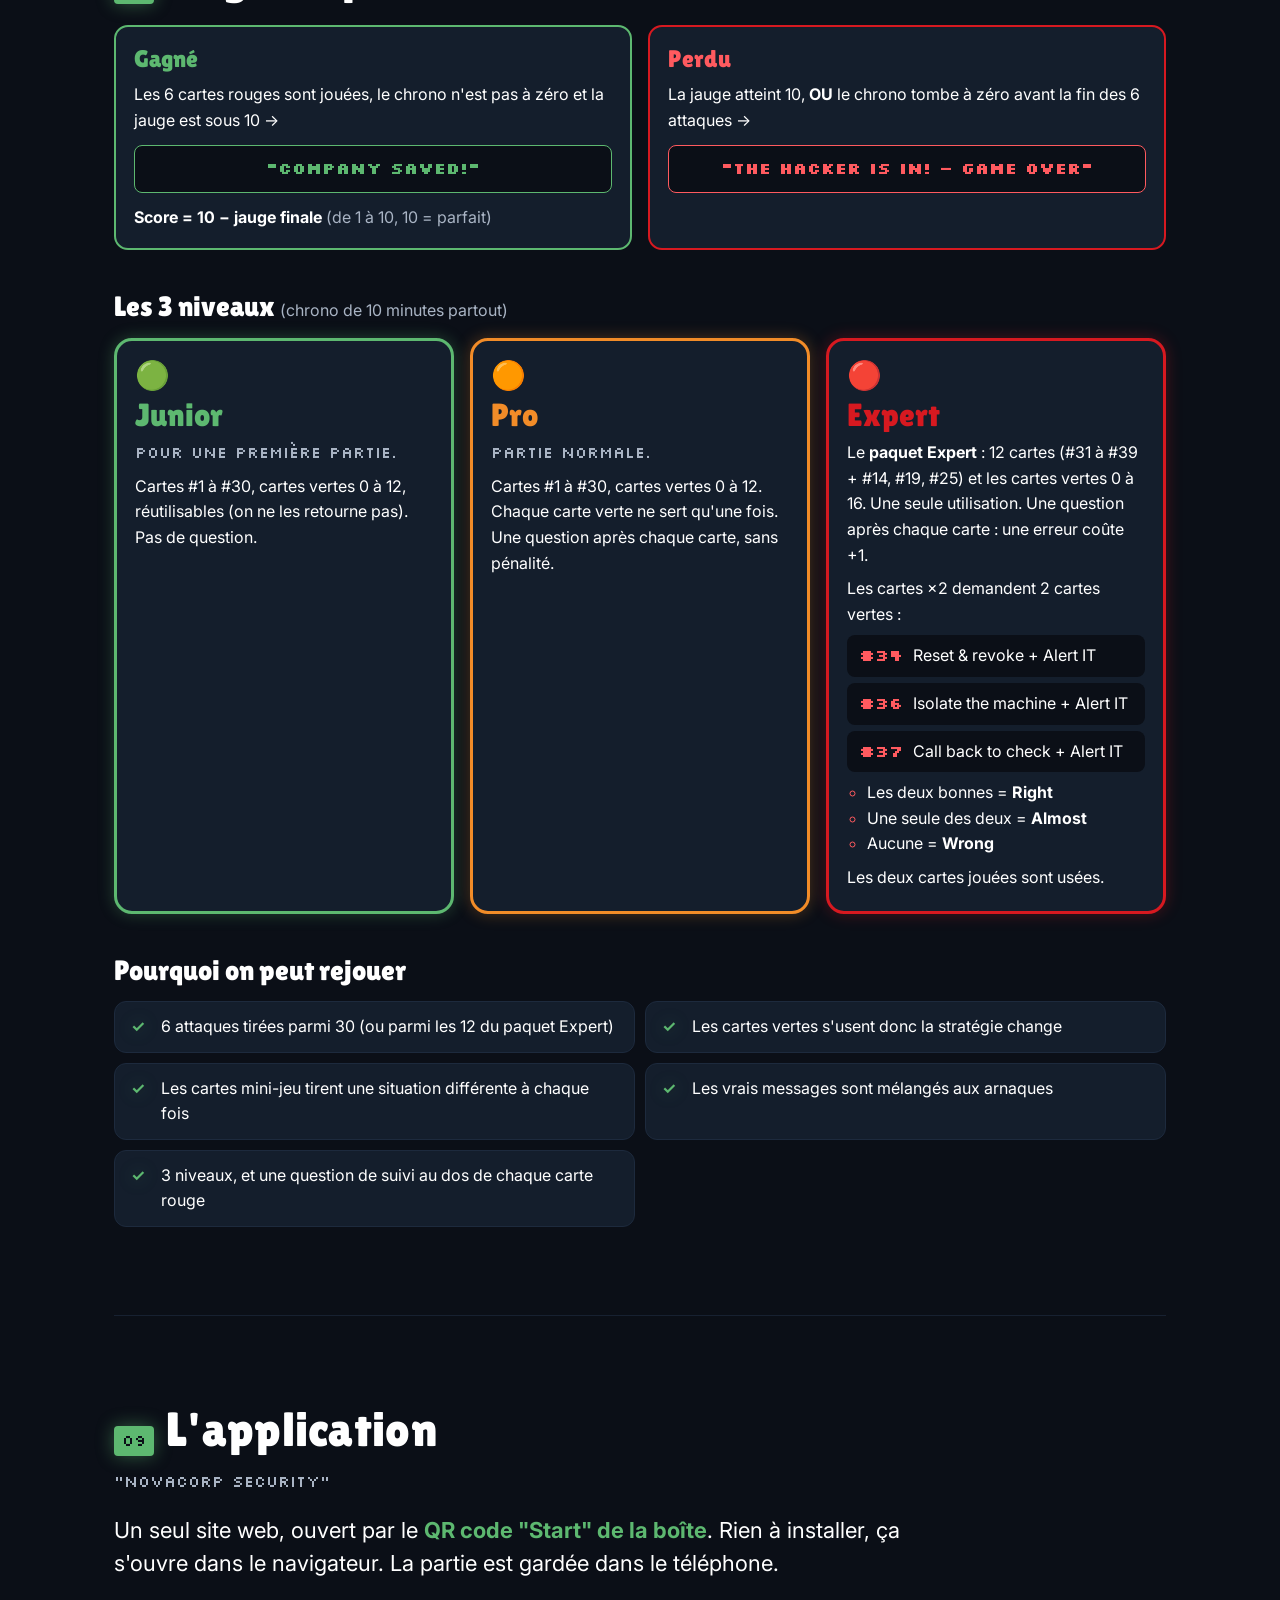
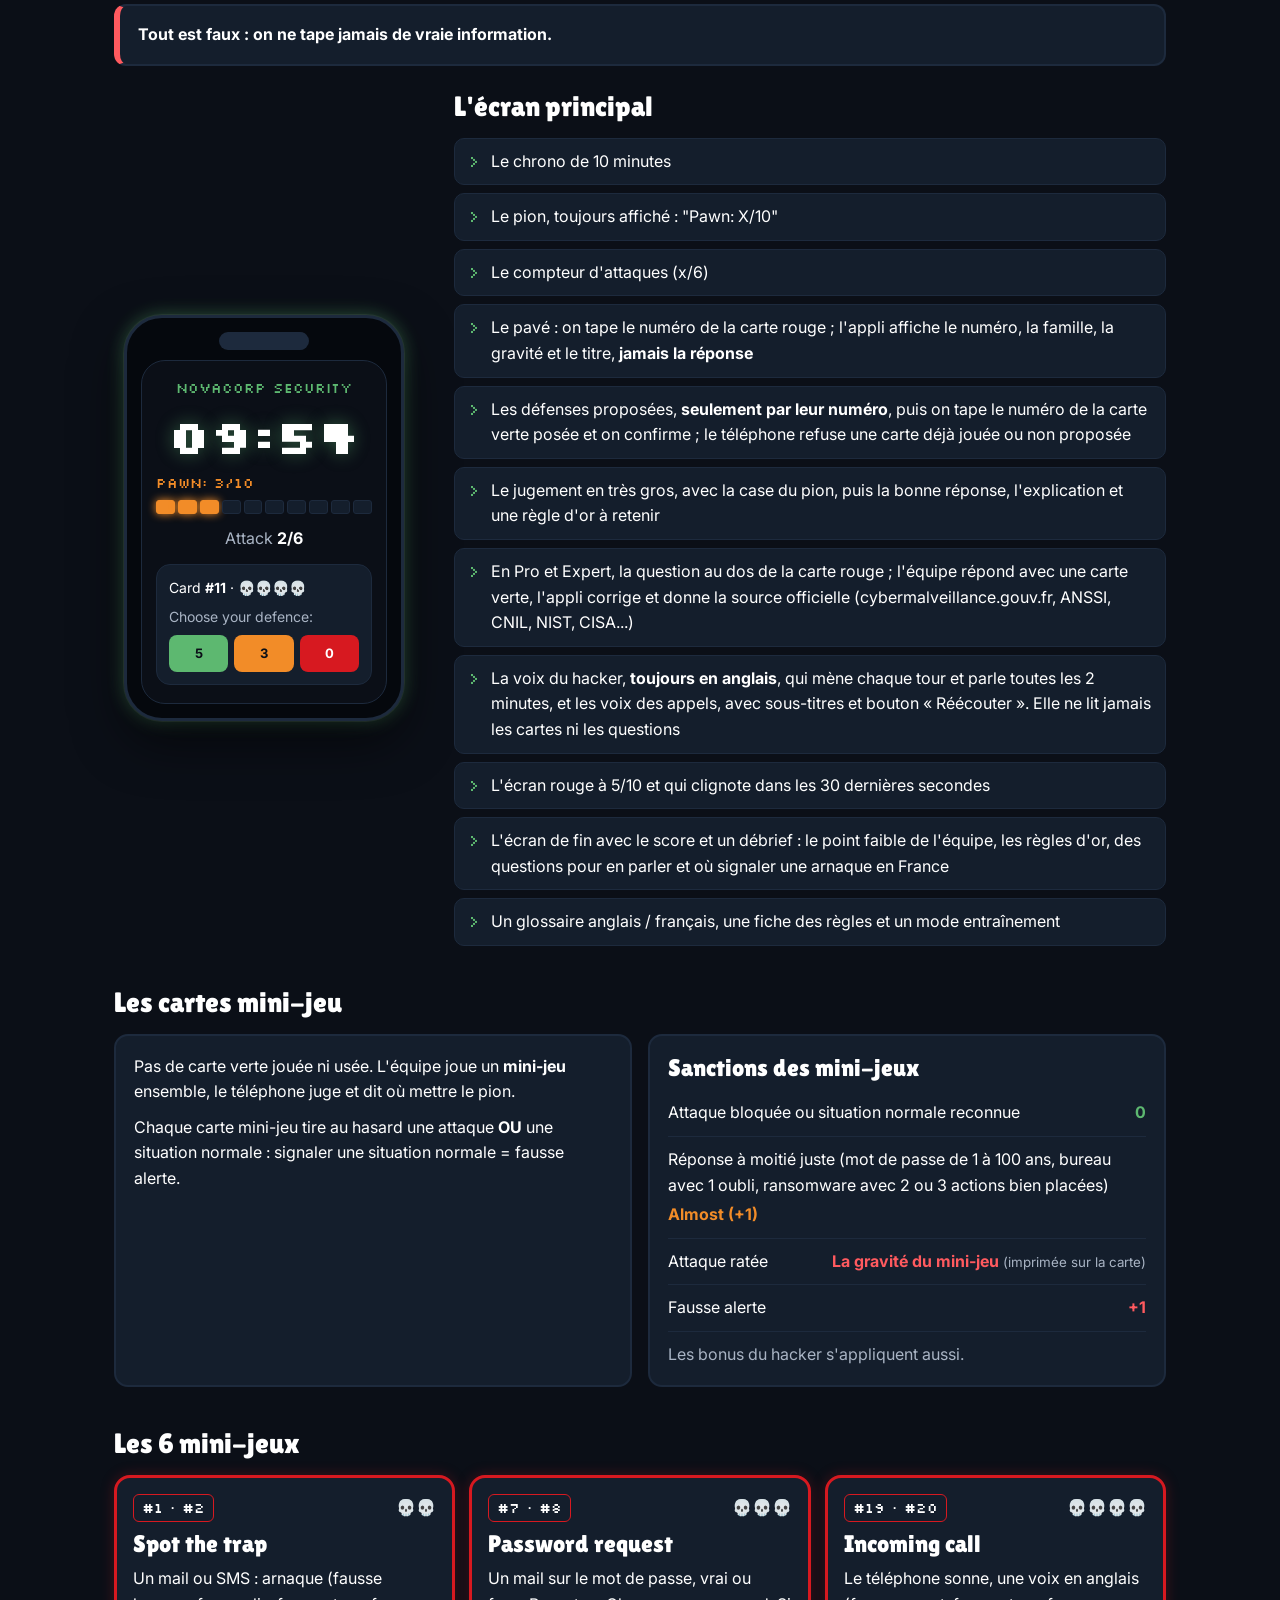
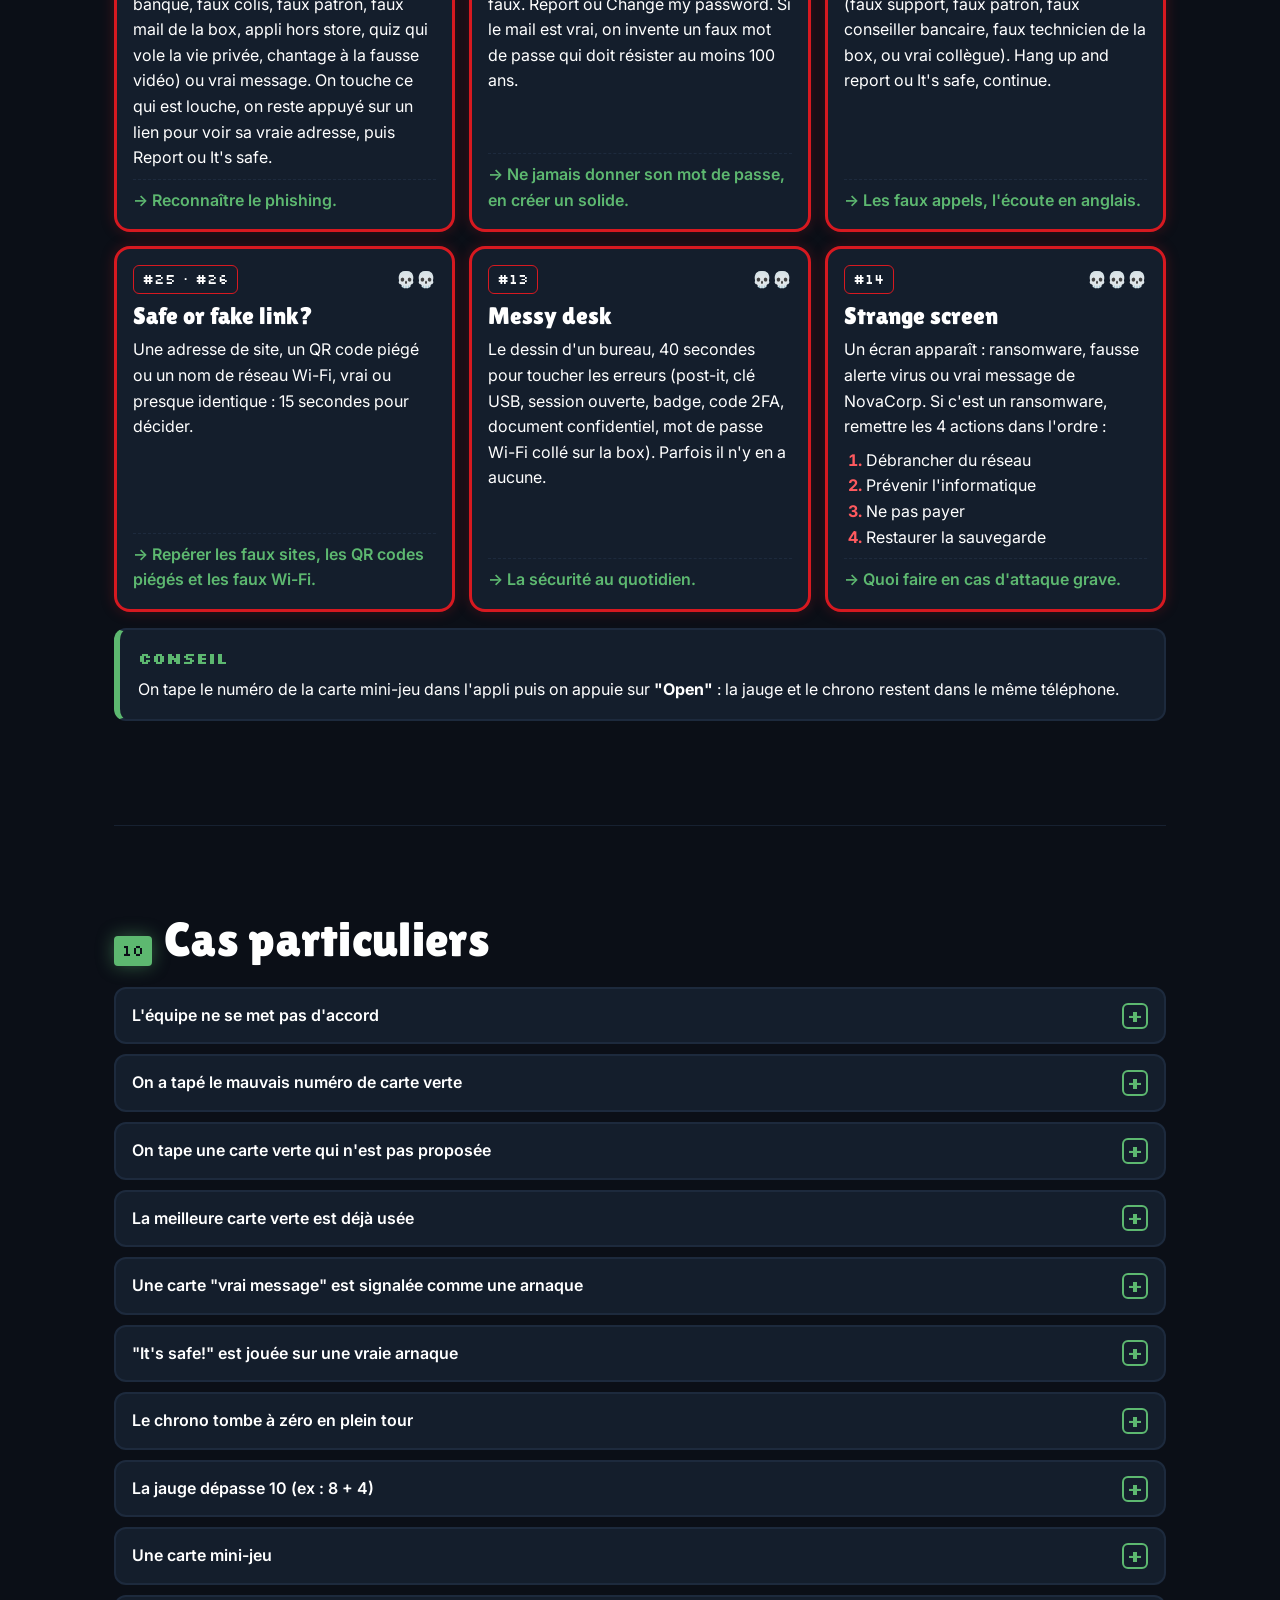
==== commit a75bf2ff: "feat: mode Expert, questions au dos des cartes, voix anglaise uniquement - Paquet Expert (#31-#39 + " ====
--- a/regles.html
+++ b/regles.html
@@ -123,17 +123,25 @@
     <section class="section reveal" id="materiel" aria-labelledby="t-materiel">
       <div class="section__head">
         <span class="section__num">02</span><h2 class="section__title" id="t-materiel">Le matériel</h2>
-        <p class="section__sub">44 cartes, une piste, un pion, ni dé ni plateau</p>
+        <p class="section__sub">57 cartes, une piste, un pion, ni dé ni plateau</p>
       </div>
 
       <ul class="kit">
         <li class="kit__item kit__item--red">
           <span class="kit__count">30</span>
-          <div><h3 class="kit__name">Cartes rouges (Attaque)</h3><p class="kit__text">Les attaques du hacker, 5 familles de 6. On en pioche 6 au hasard par partie. 10 sont des cartes mini-jeu. Verso identique pour toutes : aucune réponse imprimée.</p></div>
+          <div><h3 class="kit__name">Cartes rouges (Attaque)</h3><p class="kit__text">Les attaques du hacker, 5 familles de 6. On en pioche 6 au hasard par partie. 10 sont des cartes mini-jeu. Au verso : une question de suivi, jamais la réponse.</p></div>
+        </li>
+        <li class="kit__item kit__item--red">
+          <span class="kit__count">9</span>
+          <div><h3 class="kit__name">Cartes rouges Expert (#31 à #39)</h3><p class="kit__text">Bandeau « EXPERT ». Seulement au niveau Expert (<a href="#gagner">section 8</a>).</p></div>
         </li>
         <li class="kit__item kit__item--green">
           <span class="kit__count">12</span>
           <div><h3 class="kit__name">Cartes vertes (Défense)</h3><p class="kit__text">Les bons réflexes, numérotées de 1 à 12, toujours posées face visible au milieu. Verso « USED ».</p></div>
+        </li>
+        <li class="kit__item kit__item--green">
+          <span class="kit__count">4</span>
+          <div><h3 class="kit__name">Cartes vertes Expert (13 à 16)</h3><p class="kit__text">Bandeau « EXPERT ». Ajoutées au milieu seulement au niveau Expert.</p></div>
         </li>
         <li class="kit__item kit__item--green">
           <span class="kit__count">1</span>
@@ -186,7 +194,7 @@
         </article>
         <article class="block block--red">
           <h3 class="block__title">Verso</h3>
-          <p>Identique pour toutes (logo + « ATTACK ») : <strong>aucune réponse imprimée</strong>, et rien n'indique qu'une carte est un vrai message. C'est le téléphone qui donne la bonne réponse et l'explication.</p>
+          <p>Logo + « ATTACK » et <strong>une question de suivi</strong>, à laquelle on répond avec une carte verte. <strong>Aucune bonne réponse imprimée</strong>, et rien n'indique qu'une carte est un vrai message : c'est le téléphone qui juge.</p>
         </article>
       </div>
 
@@ -321,6 +329,16 @@
         </li>
       </ul>
 
+      <div class="callout callout--green">
+        <p class="callout__title">Niveau Expert : 4 cartes vertes en plus</p>
+        <ul class="checklist">
+          <li><b>13</b> <span lang="en">Isolate the machine</span> : couper du réseau, sans éteindre</li>
+          <li><b>14</b> <span lang="en">Patch the server</span> : installer le correctif tout de suite</li>
+          <li><b>15</b> <span lang="en">Block the access</span> : fermer le port ou bloquer l'adresse</li>
+          <li><b>16</b> <span lang="en">Reset &amp; revoke</span> : changer le mot de passe et fermer toutes les sessions</li>
+        </ul>
+      </div>
+
       <h3 class="subhead">Deux règles</h3>
       <ol class="rules">
         <li>
@@ -387,21 +405,21 @@
       <ol class="timeline" id="timeline">
         <li class="timeline__step reveal">
           <h3 class="timeline__title">Piocher</h3>
-          <p>Le téléphone dit <strong lang="en">"Attack incoming! Draw a red card."</strong> L'équipe pioche une carte rouge, la lit à voix haute et tape son numéro.</p>
+          <p>Le téléphone dit <strong lang="en">"Attack incoming! Draw a red card."</strong> L'équipe pioche une carte rouge, <strong>un joueur la lit à voix haute, en anglais</strong>, et on tape son numéro. La voix de l'appli ne lit jamais les cartes ni les questions.</p>
         </li>
         <li class="timeline__step reveal">
           <h3 class="timeline__title">Lire</h3>
-          <p>La situation s'affiche, <strong>sans la réponse</strong>.</p>
+          <p>L'appli affiche seulement <strong lang="en">"#22 · Delivery man · 💀💀💀"</strong> pour vérifier le numéro. Le texte complet est caché derrière <span lang="en">"Show the text"</span> (carte abîmée).</p>
           <p class="timeline__aside">Carte mini-jeu : le mini-jeu s'ouvre, voir <a href="#application">section 9</a>.</p>
         </li>
         <li class="timeline__step reveal">
           <h3 class="timeline__title">Choisir</h3>
-          <p>Le téléphone propose des cartes vertes : <strong lang="en">"Choose your defence: card 9, card 3 or card 0"</strong> (numéro + nom à l'écran).</p>
+          <p>Le téléphone propose des cartes vertes : <strong lang="en">"Choose your defence: card 9, card 3 or card 0"</strong>. <strong>Seulement les numéros</strong> : les noms se lisent sur les cartes papier.</p>
           <ul class="checklist">
-            <li>Junior : 2 choix · Pro : 3 · Expert : 4 (et 2 cartes à choisir pour #11, #21, #30)</li>
+            <li>Junior : 2 choix · Pro : 3 · Expert : 4 (et 2 cartes à choisir pour #34, #36, #37)</li>
             <li>Toujours la meilleure défense si elle n'est pas encore utilisée, sinon la défense acceptable</li>
             <li>Toujours "It's safe!" (n°0) en plus</li>
-            <li>Les autres : des pièges tirés au hasard parmi les cartes encore disponibles, dans un ordre mélangé</li>
+            <li>Les autres : des pièges crédibles (logiques, mais faux) encore disponibles, dans un ordre mélangé</li>
           </ul>
         </li>
         <li class="timeline__step reveal">
@@ -419,11 +437,16 @@
         </li>
         <li class="timeline__step reveal">
           <h3 class="timeline__title">Pion et réponse</h3>
-          <p><strong lang="en">"Hacker blocked! Don't move the pawn."</strong> ou <strong lang="en">"Move the pawn to space 7."</strong> Puis la bonne réponse, l'explication et la règle d'or à retenir.</p>
+          <p><strong lang="en">"Hacker blocked! Don't move the pawn."</strong> ou <strong lang="en">"Move the pawn to space 7."</strong> Puis le numéro de la bonne carte, l'explication et la règle d'or à retenir.</p>
         </li>
         <li class="timeline__step reveal">
           <h3 class="timeline__title">Ranger</h3>
           <p><strong lang="en">"Turn the green card face down."</strong> (sauf au niveau Junior et sauf "It's safe!"), puis <strong lang="en">"Next attack!"</strong></p>
+        </li>
+        <li class="timeline__step reveal">
+          <h3 class="timeline__title">Question (Pro et Expert)</h3>
+          <p>Après chaque carte rouge, l'appli dit <strong lang="en">"Turn the card over. Read the question aloud."</strong> Un joueur lit la question du dos, l'équipe discute en anglais puis répond <strong>avec une carte verte</strong> (numéro proposé par l'appli). La carte verte n'est pas usée.</p>
+          <p class="timeline__aside">Pro : aucune pénalité. Expert : une erreur coûte +1. Pas de question en Junior.</p>
         </li>
       </ol>
 
@@ -534,22 +557,23 @@
           <span class="level__dot" aria-hidden="true">🟢</span>
           <h3 class="level__name">Junior</h3>
           <p class="level__tag">Pour une première partie.</p>
-          <p>Cartes vertes réutilisables (on ne les retourne pas).</p>
+          <p>Cartes #1 à #30, cartes vertes 0 à 12, réutilisables (on ne les retourne pas). Pas de question.</p>
         </li>
         <li class="level level--pro">
           <span class="level__dot" aria-hidden="true">🟠</span>
           <h3 class="level__name">Pro</h3>
           <p class="level__tag">Partie normale.</p>
-          <p>Chaque carte verte ne sert qu'une fois.</p>
+          <p>Cartes #1 à #30, cartes vertes 0 à 12. Chaque carte verte ne sert qu'une fois. Une question après chaque carte, sans pénalité.</p>
         </li>
         <li class="level level--expert">
           <span class="level__dot" aria-hidden="true">🔴</span>
           <h3 class="level__name">Expert</h3>
-          <p>Une seule utilisation, <strong>ET</strong> certaines attaques demandent 2 cartes vertes :</p>
+          <p>Le <strong>paquet Expert</strong> : 12 cartes (#31 à #39 + #14, #19, #25) et les cartes vertes 0 à 16. Une seule utilisation. Une question après chaque carte : une erreur coûte +1.</p>
+          <p>Les cartes ×2 demandent 2 cartes vertes :</p>
           <ul class="level__combos">
-            <li><b>#11</b><span lang="en">2FA + Strong password</span></li>
-            <li><b>#21</b><span lang="en">Call back to check + Alert IT</span></li>
-            <li><b>#30</b><span lang="en">Backup + Alert IT</span></li>
+            <li><b>#34</b><span lang="en">Reset &amp; revoke + Alert IT</span></li>
+            <li><b>#36</b><span lang="en">Isolate the machine + Alert IT</span></li>
+            <li><b>#37</b><span lang="en">Call back to check + Alert IT</span></li>
           </ul>
           <ul class="level__rules">
             <li>Les deux bonnes = <strong lang="en">Right</strong></li>
@@ -562,11 +586,11 @@
 
       <h3 class="subhead">Pourquoi on peut rejouer</h3>
       <ul class="checklist">
-        <li>6 attaques tirées parmi 30</li>
+        <li>6 attaques tirées parmi 30 (ou parmi les 12 du paquet Expert)</li>
         <li>Les cartes vertes s'usent donc la stratégie change</li>
         <li>Les cartes mini-jeu tirent une situation différente à chaque fois</li>
         <li>Les vrais messages sont mélangés aux arnaques</li>
-        <li>3 niveaux</li>
+        <li>3 niveaux, et une question de suivi au dos de chaque carte rouge</li>
       </ul>
     </section>
 
@@ -599,9 +623,9 @@
               <p class="phone__card" lang="en">Card <b>#11</b> · 💀💀💀💀</p>
               <p class="phone__answer" lang="en">Choose your defence:</p>
               <div class="phone__buttons" lang="en">
-                <span class="phone__btn phone__btn--right">5 · 2FA</span>
-                <span class="phone__btn phone__btn--almost">3 · Strong password</span>
-                <span class="phone__btn phone__btn--wrong">0 · It's safe!</span>
+                <span class="phone__btn phone__btn--right">5</span>
+                <span class="phone__btn phone__btn--almost">3</span>
+                <span class="phone__btn phone__btn--wrong">0</span>
               </div>
             </div>
           </div>
@@ -613,10 +637,11 @@
             <li>Le chrono de 10 minutes</li>
             <li>Le pion, toujours affiché : <span lang="en">"Pawn: X/10"</span></li>
             <li>Le compteur d'attaques (x/6)</li>
-            <li>Le pavé : on tape le numéro de la carte rouge, la situation s'affiche <strong>sans la réponse</strong></li>
-            <li>Les défenses proposées (numéro + nom), puis on tape le numéro de la carte verte posée et on confirme ; le téléphone refuse une carte déjà jouée ou non proposée</li>
+            <li>Le pavé : on tape le numéro de la carte rouge ; l'appli affiche le numéro, la famille, la gravité et le titre, <strong>jamais la réponse</strong></li>
+            <li>Les défenses proposées, <strong>seulement par leur numéro</strong>, puis on tape le numéro de la carte verte posée et on confirme ; le téléphone refuse une carte déjà jouée ou non proposée</li>
             <li>Le jugement en très gros, avec la case du pion, puis la bonne réponse, l'explication et une règle d'or à retenir</li>
-            <li>La voix du hacker qui mène chaque tour, parle toutes les 2 minutes, et les voix des appels, enregistrées (en anglais ou en français), avec sous-titres et bouton « Réécouter »</li>
+            <li>En Pro et Expert, la question au dos de la carte rouge ; l'équipe répond avec une carte verte, l'appli corrige et donne la source officielle (cybermalveillance.gouv.fr, ANSSI, CNIL, NIST, CISA...)</li>
+            <li>La voix du hacker, <strong>toujours en anglais</strong>, qui mène chaque tour et parle toutes les 2 minutes, et les voix des appels, avec sous-titres et bouton « Réécouter ». Elle ne lit jamais les cartes ni les questions</li>
             <li>L'écran rouge à 5/10 et qui clignote dans les 30 dernières secondes</li>
             <li>L'écran de fin avec le score et un débrief : le point faible de l'équipe, les règles d'or, des questions pour en parler et où signaler une arnaque en France</li>
             <li>Un glossaire anglais / français, une fiche des règles et un mode entraînement</li>
@@ -760,6 +785,7 @@
         <li>Les cartes mini-jeu ne se jouent pas : on les remplace par la carte suivante de la pioche.</li>
         <li>L'équipe choisit une carte verte parmi toutes celles encore disponibles et la pose.</li>
         <li>Un joueur cherche le numéro de la carte rouge dans le livret réponses et lit à voix haute la meilleure défense, la défense acceptable et l'explication.</li>
+        <li>Niveau Expert : le livret contient aussi les cartes #31 à #39 et les cartes vertes 13 à 16. Les questions de suivi ne se jouent qu'avec le téléphone.</li>
         <li>L'équipe applique le tableau de la jauge et les bonus du hacker (<a href="#jauge">section 7</a>), puis avance le pion sur la piste.</li>
       </ol>
 
